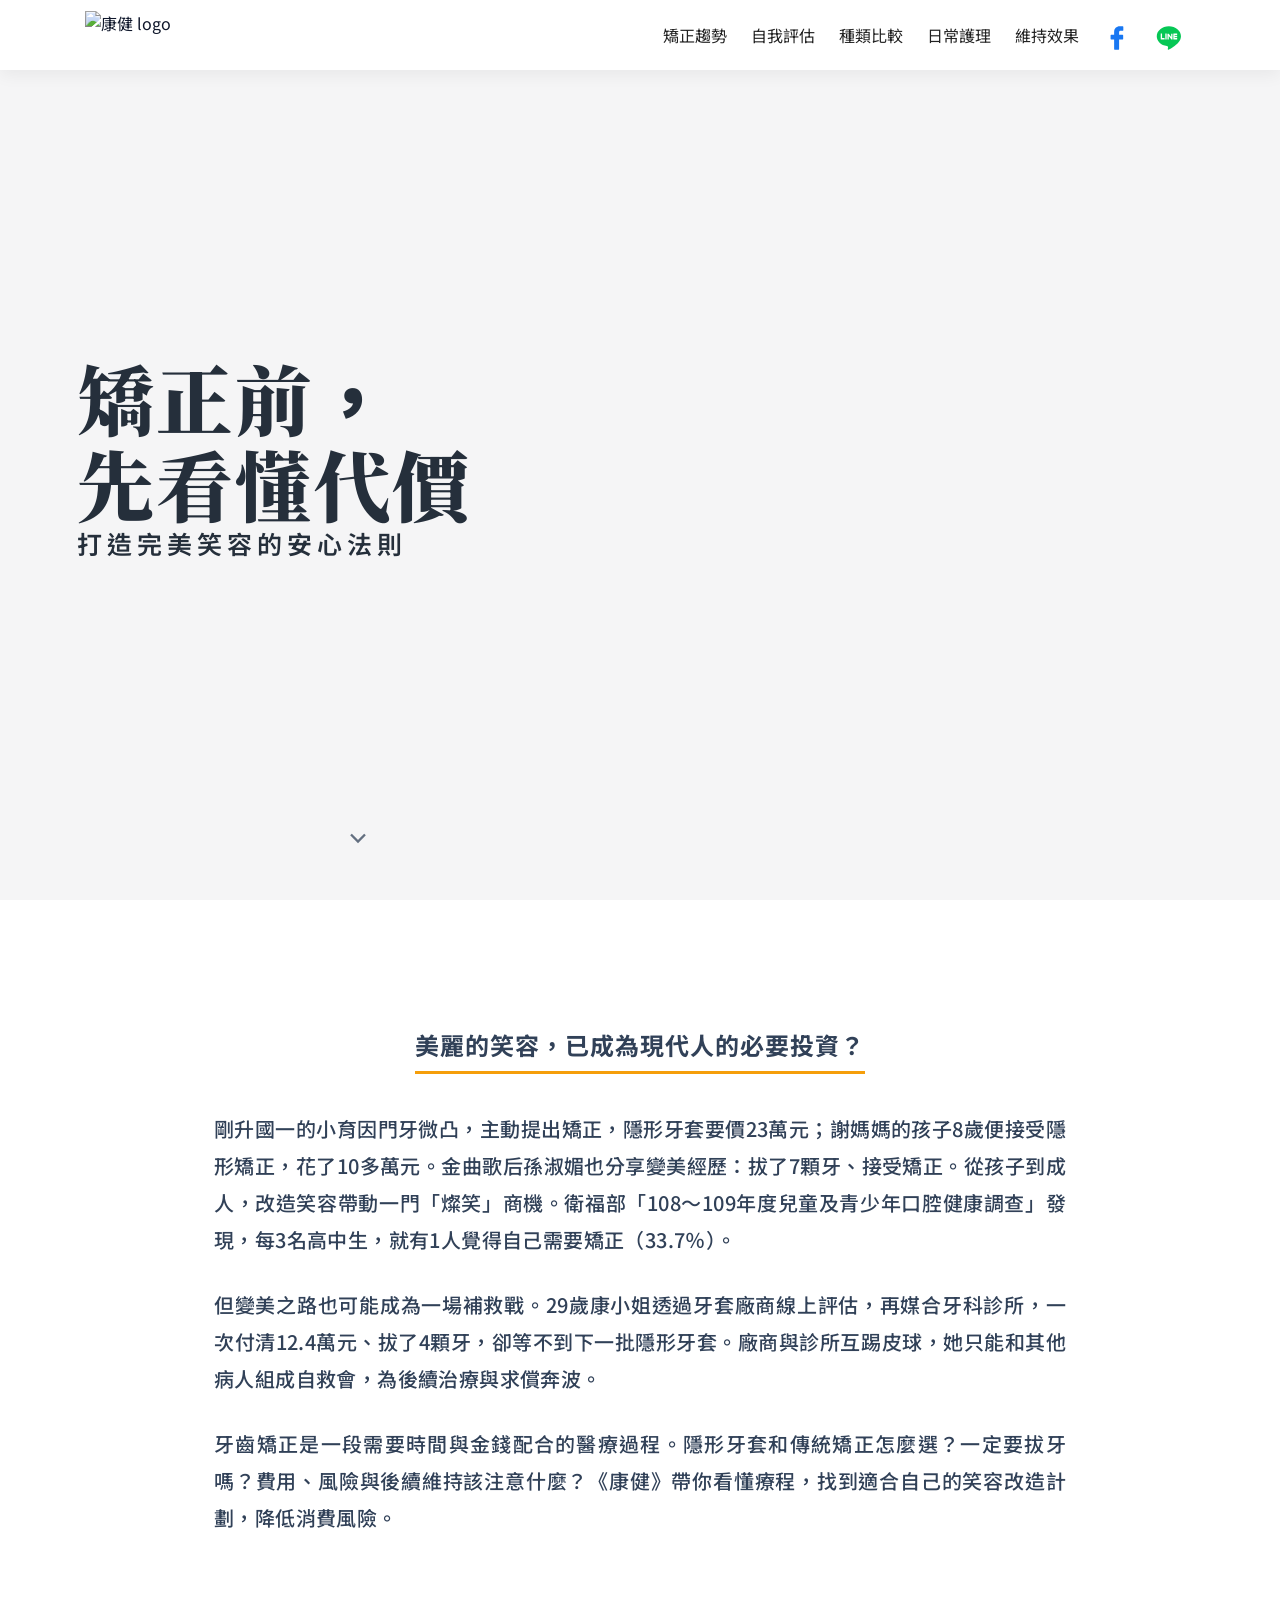
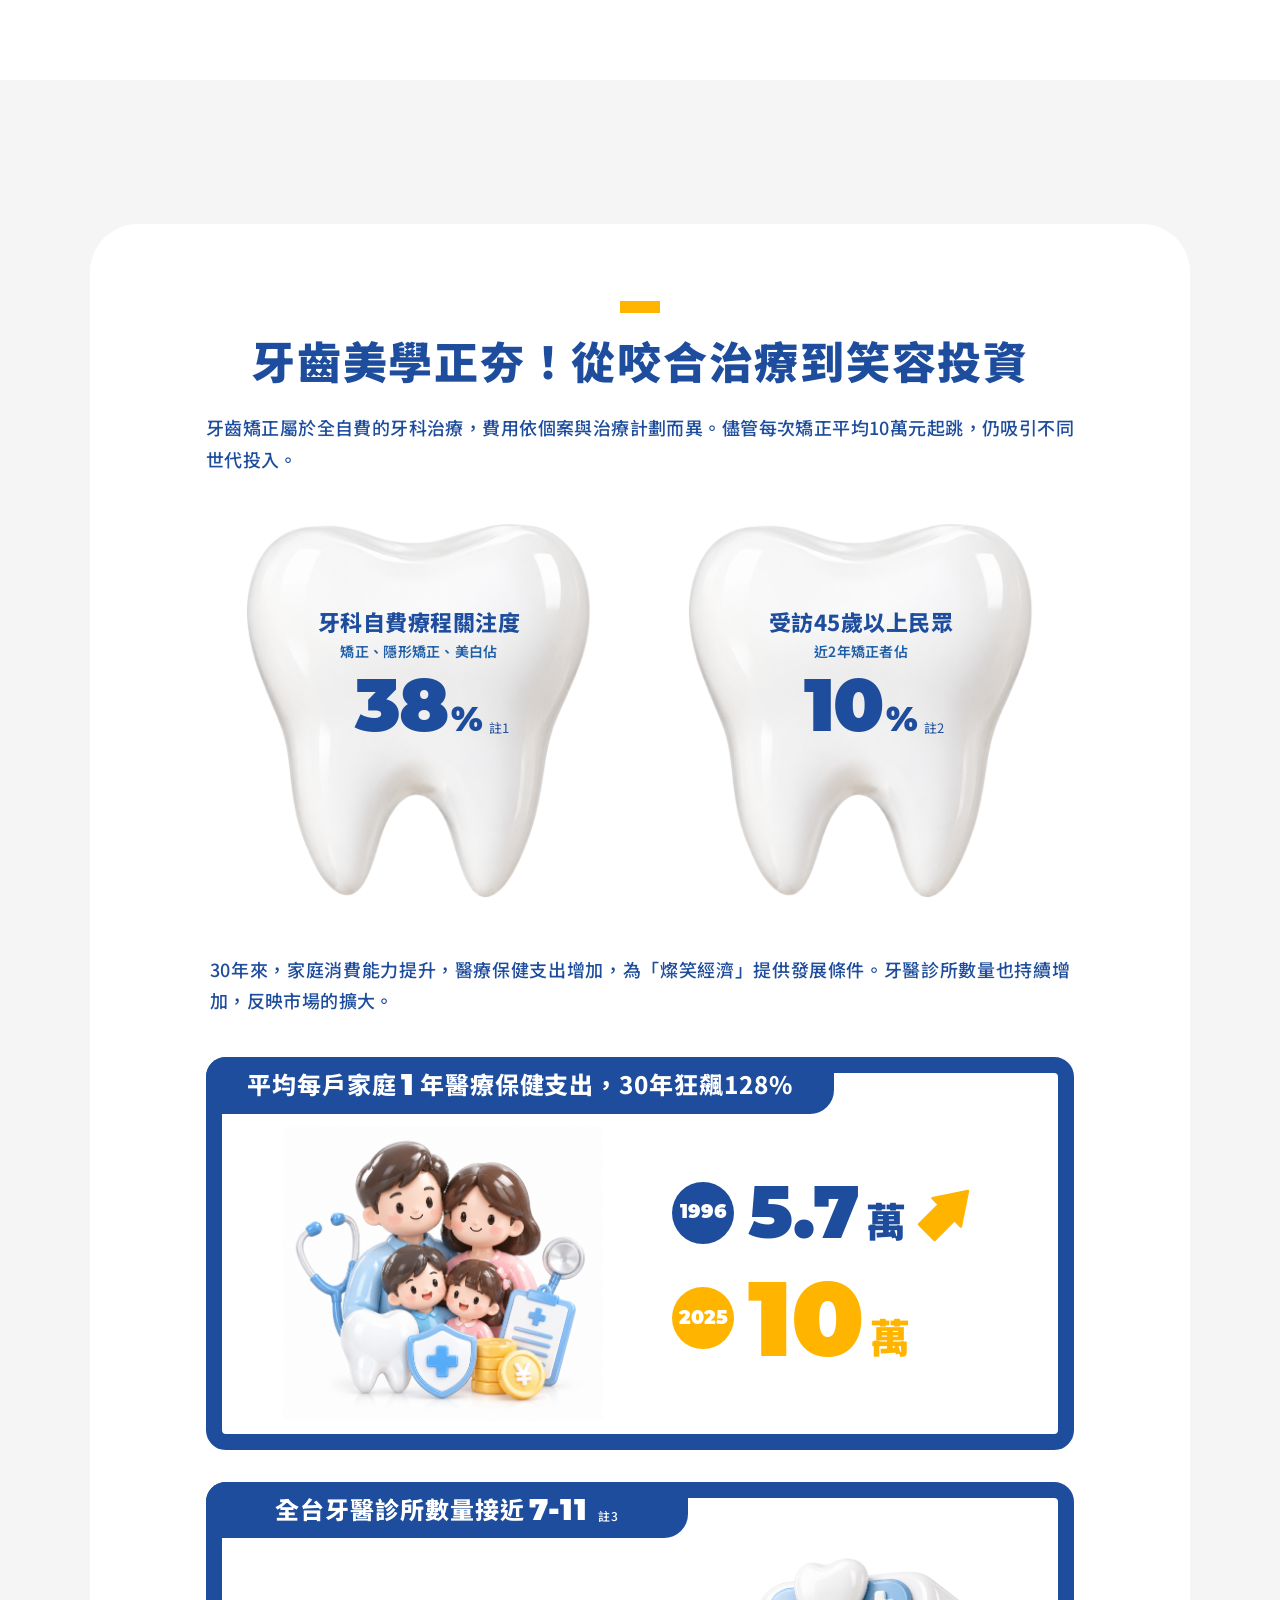
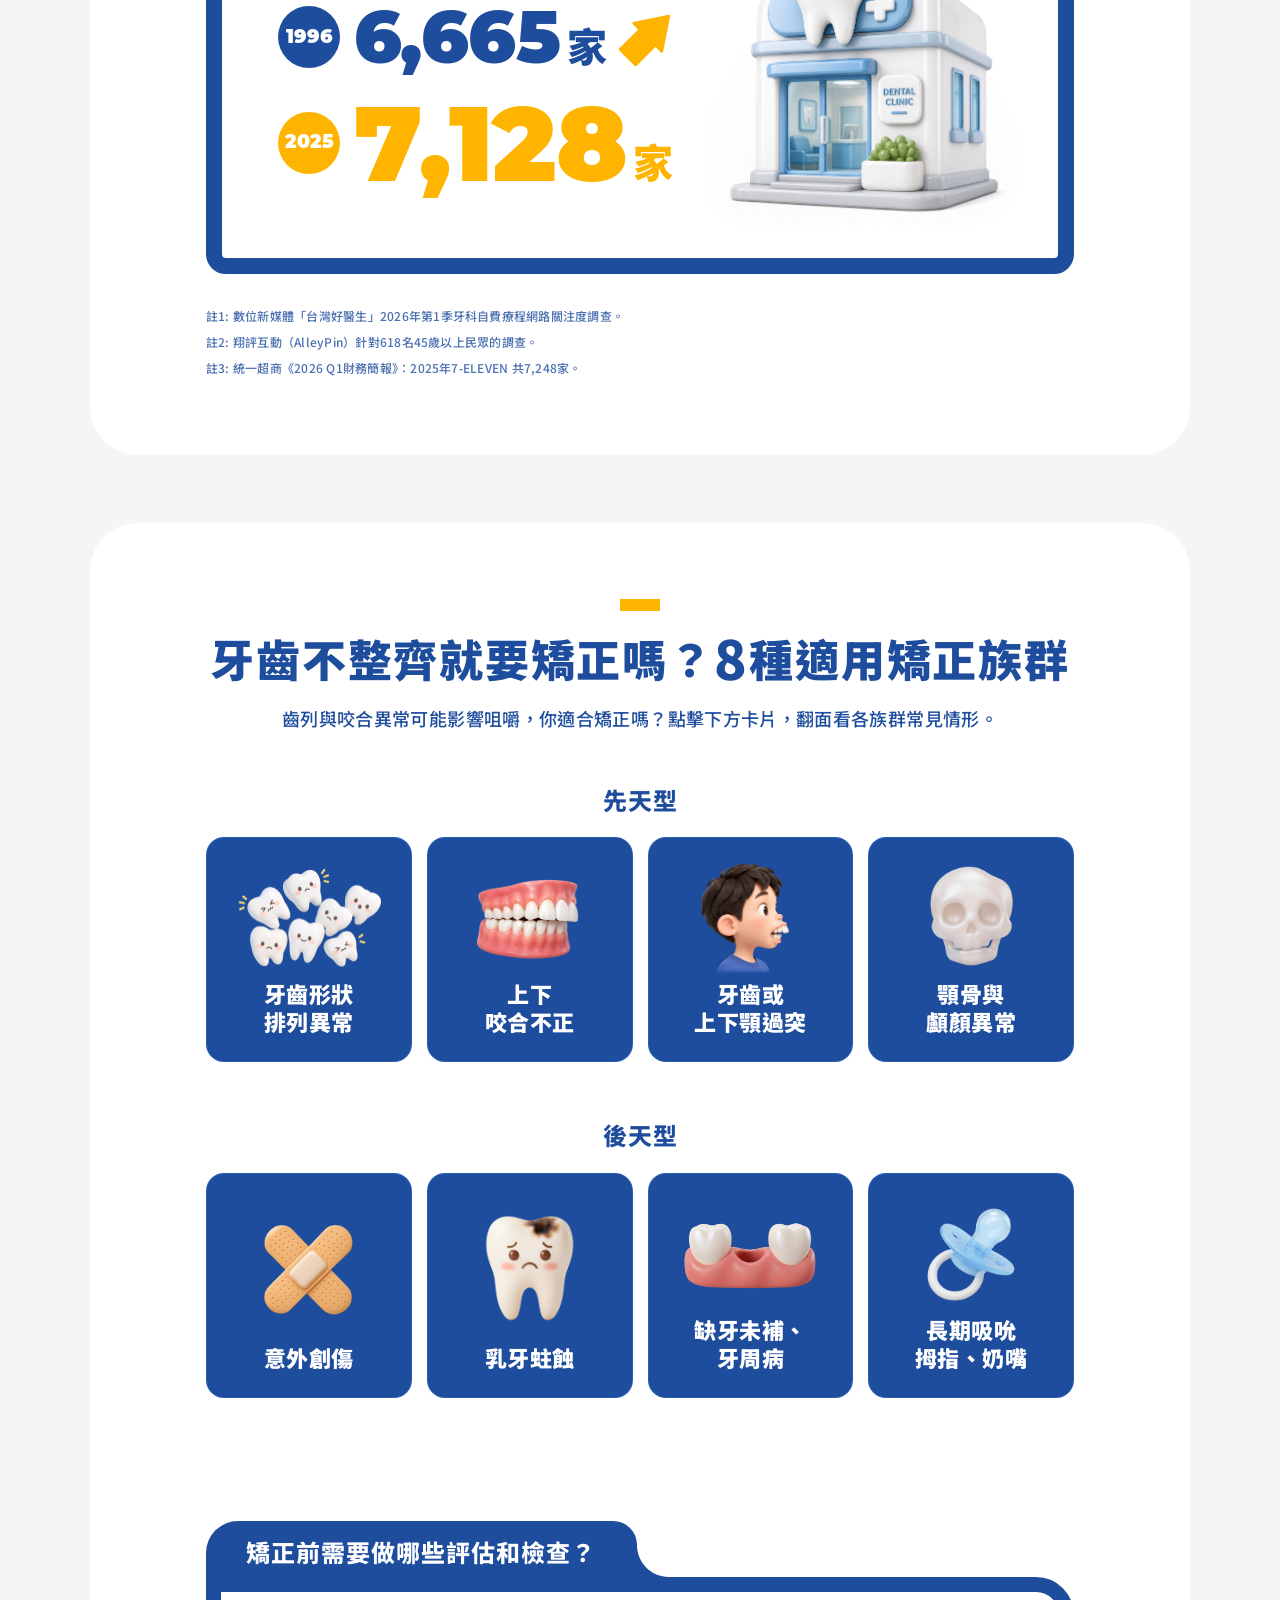
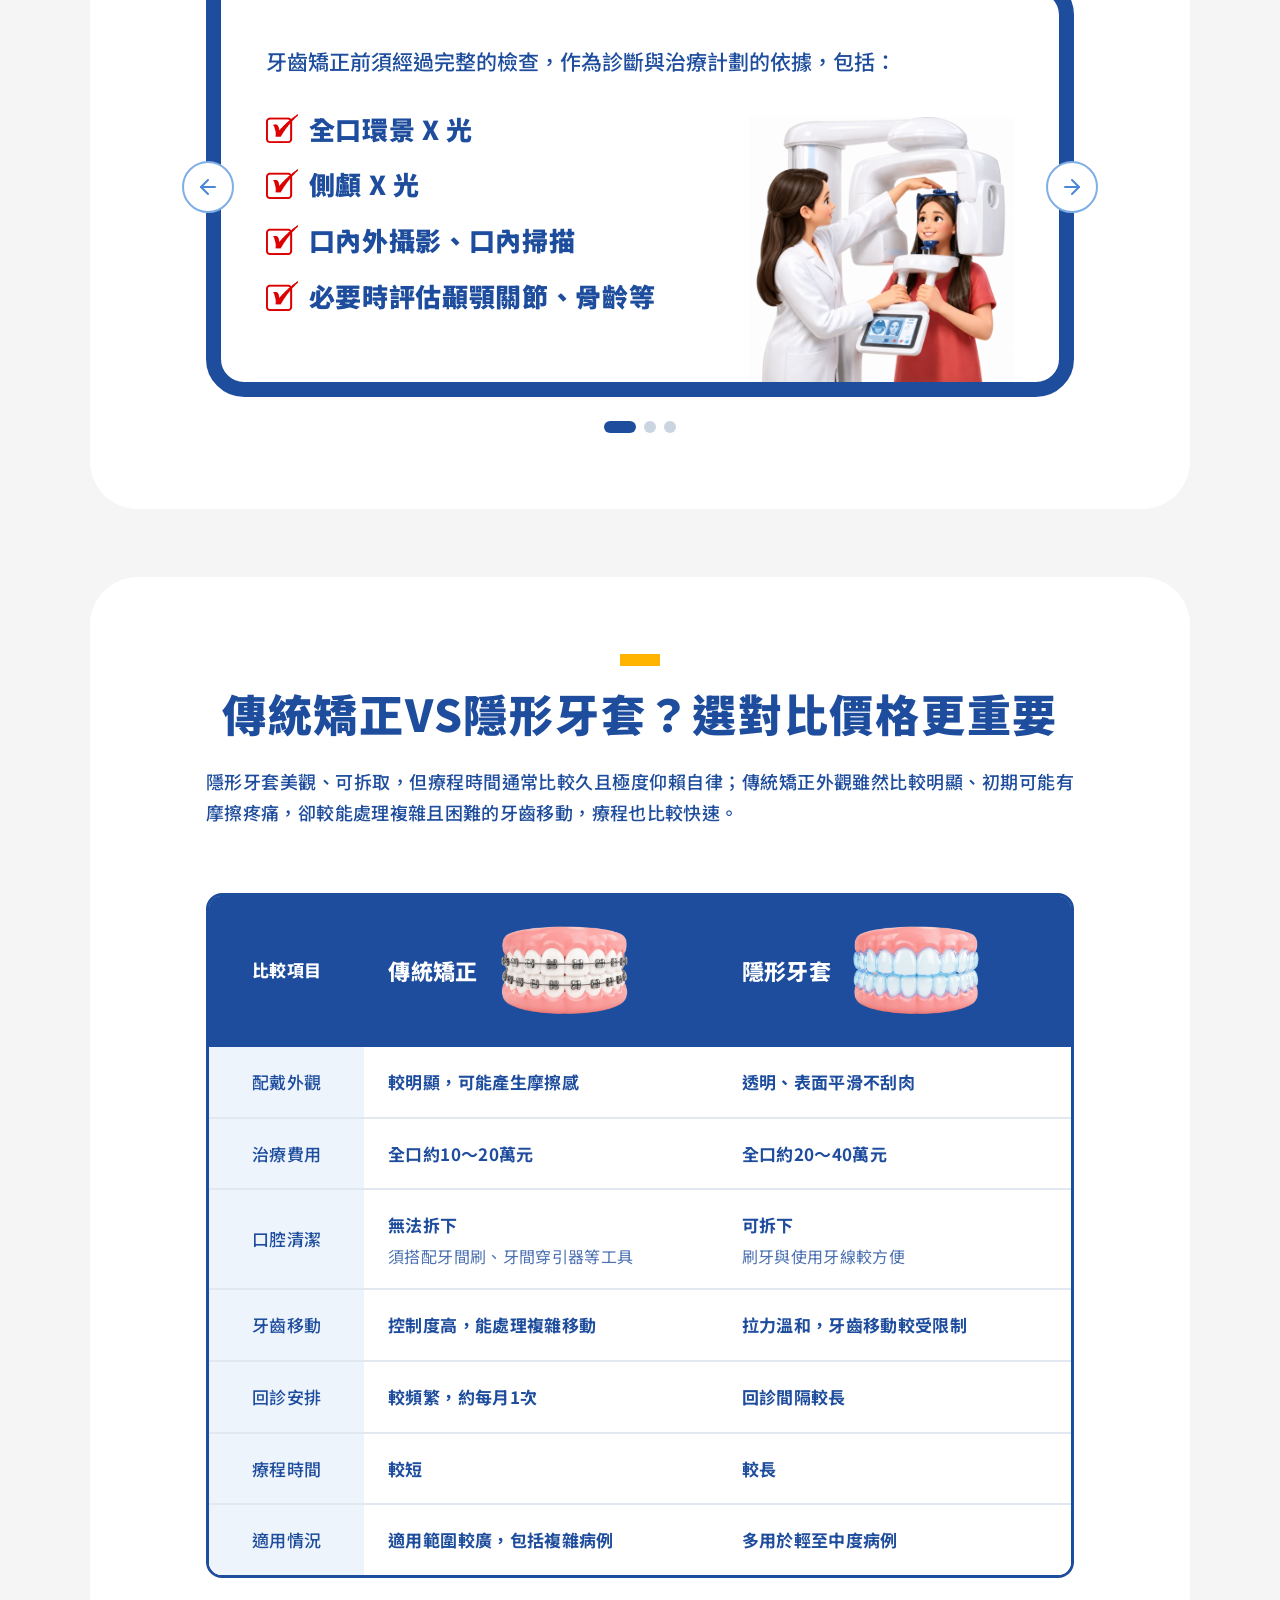
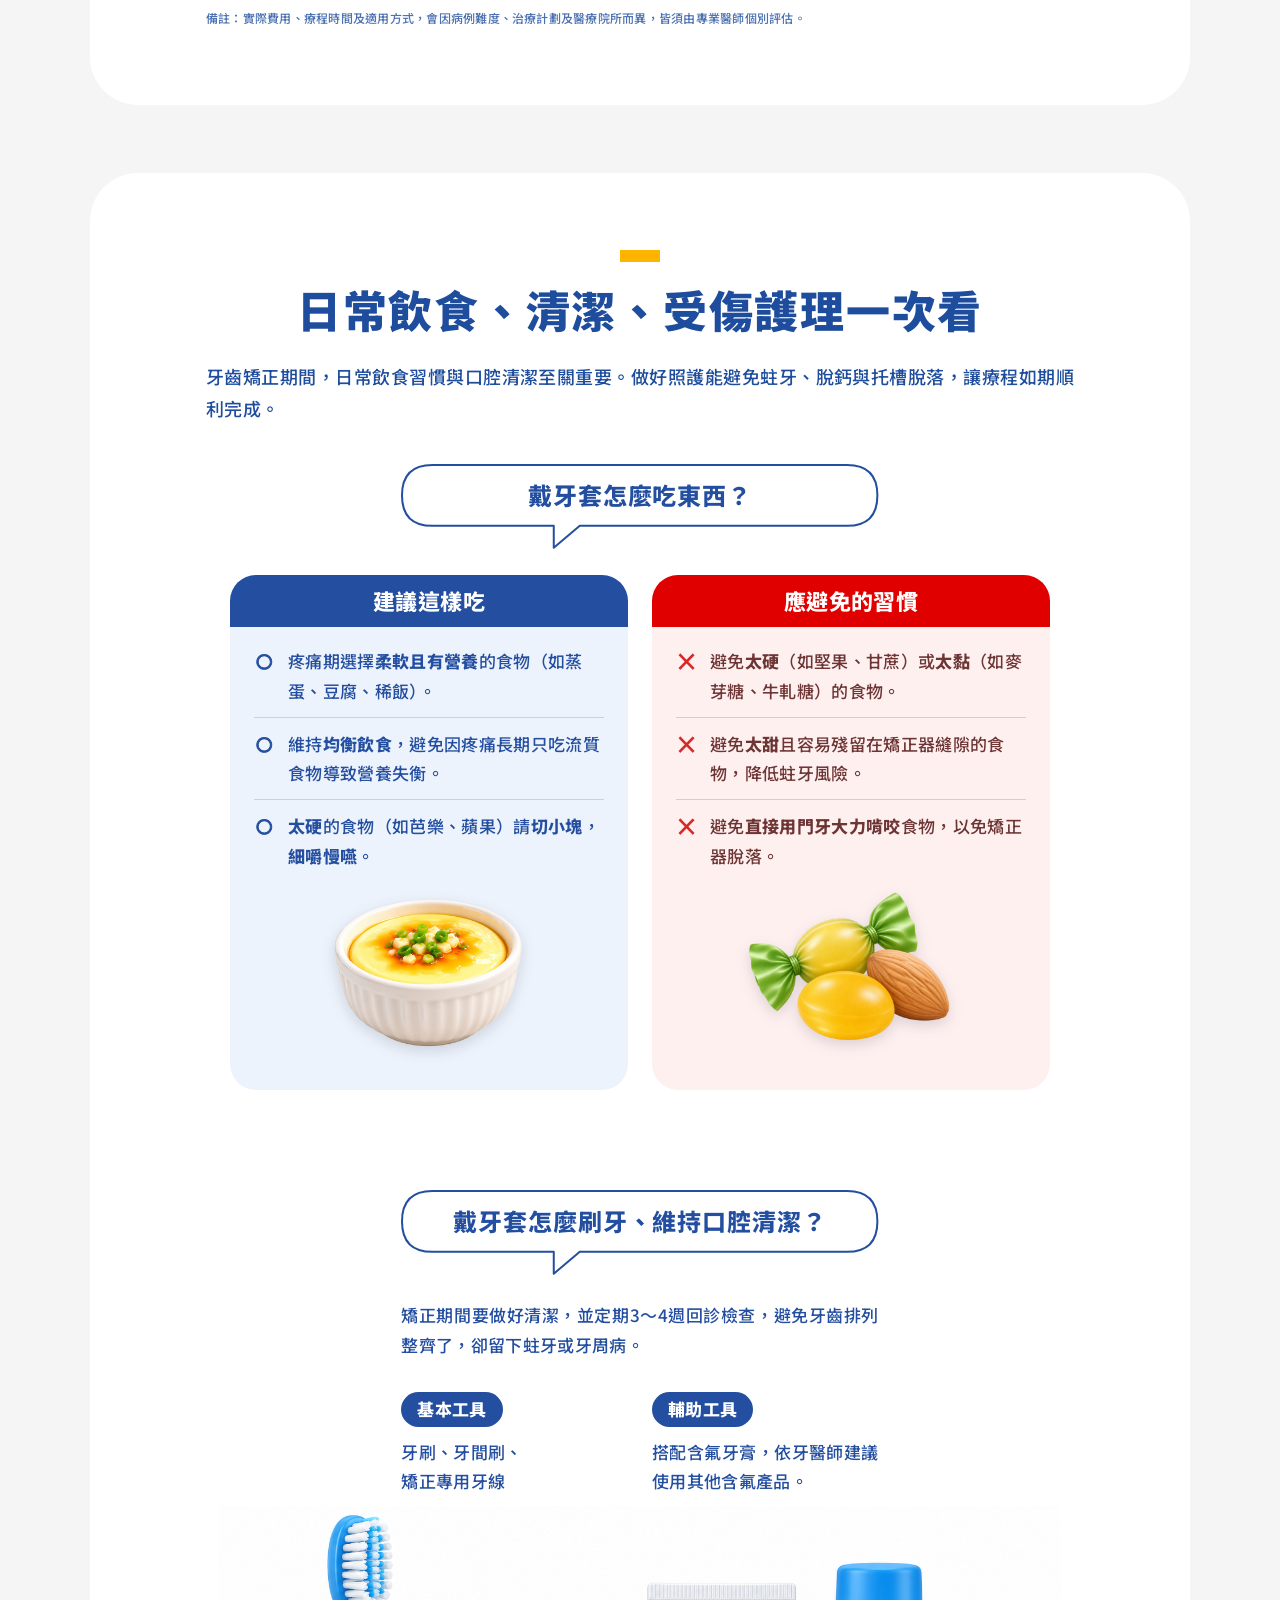
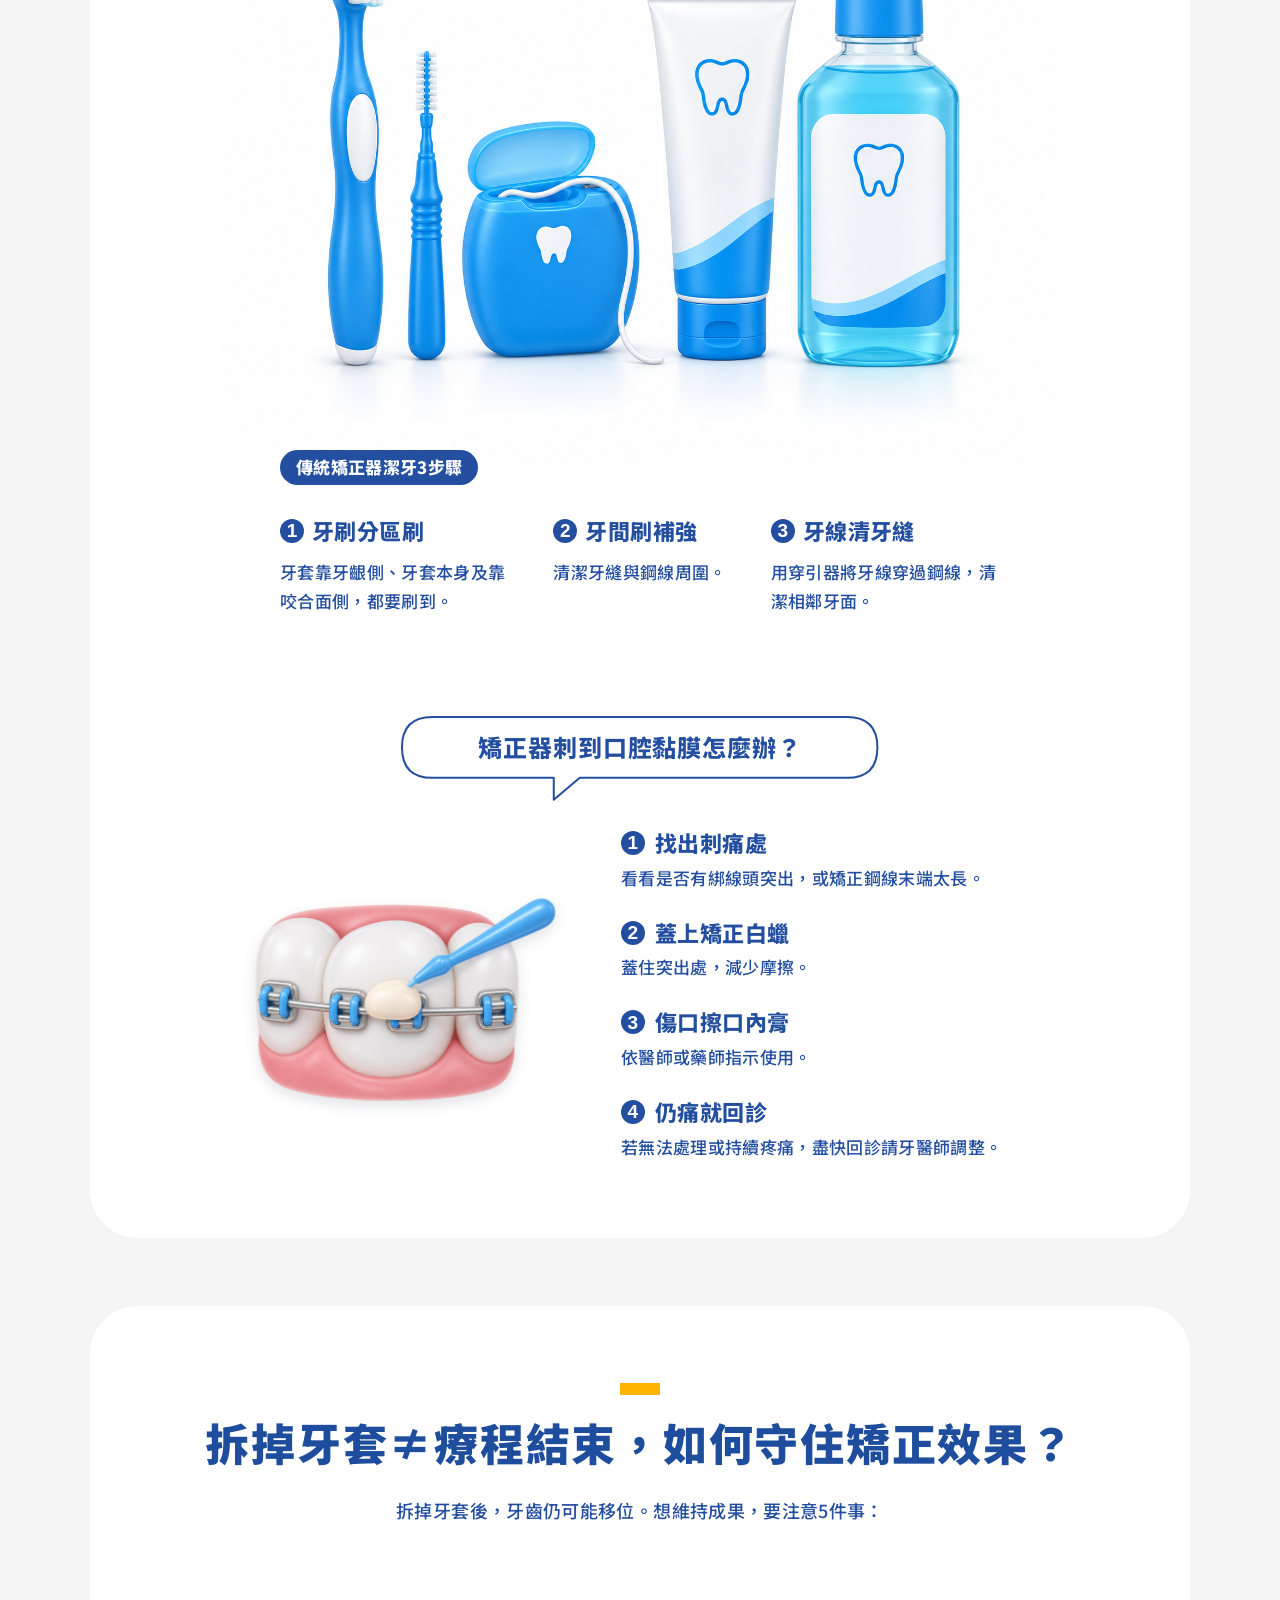
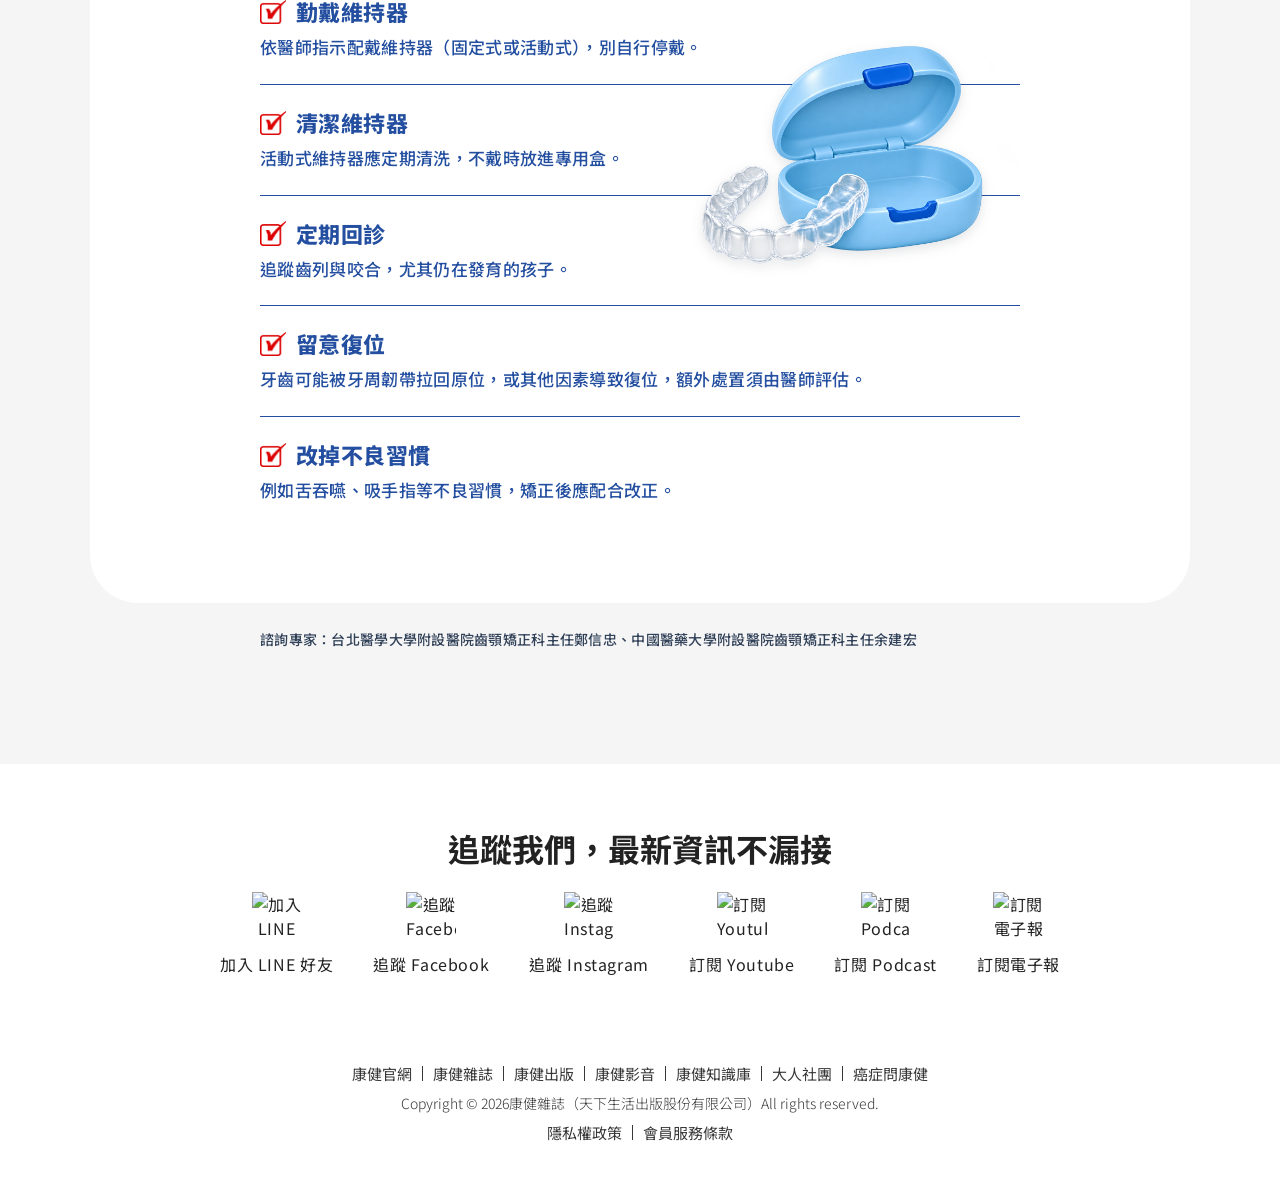
==== smile-rwd-B/index.html @ 06ff764f "Animate B mobile cover and simplify assessment card backs" ====
<!DOCTYPE html>
<html lang="zh-TW" class="scroll-smooth">
<head>
  <meta charset="UTF-8">
  <meta name="viewport" content="width=device-width, initial-scale=1.0">
  <title>笑容改造計劃：牙齒矯正全指南</title>
  <meta name="description" content="10萬元起跳的笑容投資！拆解傳統矯正與隱形牙套背後的金錢、時間、風險與回報。">
  <meta property="og:title" content="笑容改造計劃：牙齒矯正全指南">
  <meta property="og:description" content="10萬元起跳的笑容投資！拆解傳統矯正與隱形牙套背後的金錢、時間、風險與回報。">
  <meta property="og:type" content="website">
  <meta name="twitter:card" content="summary_large_image">
  
  <!-- Google Fonts 全套字體定義 (純黑體 Noto Sans TC) -->
  <link rel="preconnect" href="https://fonts.googleapis.com">
  <link rel="preconnect" href="https://fonts.gstatic.com" crossorigin>
  <link href="https://fonts.googleapis.com/css2?family=Montserrat+Alternates:wght@400;500;600;700;800;900&family=Noto+Sans+TC:wght@300;400;500;600;700;800;900&family=Plus+Jakarta+Sans:wght@400;500;600;700;800&display=block" rel="stylesheet">
  
  <!-- 載入外觀樣式表與動態效果表 -->
  <link rel="stylesheet" href="styles.css">
  <link rel="stylesheet" href="animations.css">
  <link rel="stylesheet" href="responsive.css?v=b-card-back-copy-290">

  <style>
    /* 康健標準 Header 專屬樣式 */
    #ch-header, #ch-header div, #ch-header span, #ch-header h1, #ch-header p, #ch-header a, #ch-header ol, #ch-header ul, #ch-header li {
      margin: 0; padding: 0; border: 0; font-size: 100%; font: inherit; vertical-align: baseline; box-sizing: border-box;
    }
    #ch-header a { display: flex; text-decoration: none; }
    #ch-header {
      position: fixed; width: 100%; top: 0; left: 0; background-color: #fff;
      -webkit-box-shadow: 1px 3px 5px rgba(0, 0, 0, 0.2);
      box-shadow: 1px 3px 5px rgba(0, 0, 0, 0.2); z-index: 50;
    }
    @media (max-width: 768px) { #ch-header { padding: 8px 0; } }
    #ch-header #ch-container {
      width: 100%; padding-right: 15px; padding-left: 15px; margin-right: auto; margin-left: auto;
      display: -webkit-box; display: -ms-flexbox; display: flex;
      -webkit-box-pack: justify; -ms-flex-pack: justify; justify-content: space-between;
      -webkit-box-align: center; -ms-flex-align: center; align-items: center;
    }
    @media (min-width: 768px) { #ch-header #ch-container { max-width: 720px; } }
    @media (min-width: 992px) { #ch-header #ch-container { max-width: 960px; } }
    @media (min-width: 1200px) { #ch-header #ch-container { max-width: 1140px; } }
    #ch-header h1 img { height: 48px; }
    @media (max-width: 768px) { #ch-header h1 img { height: 32px; } }
    #ch-header ul { display: flex !important; list-style: none; }
    #ch-header ul li a { padding: 23px 12px; display: inline-table; text-decoration: none; color: #222; -webkit-transition: all .5s; transition: all .5s; }
    #ch-header ul li a:hover { color: #094; }
    @media (max-width: 768px) { #ch-header ul li a { font-size: 20px; padding: 15px 20px; } }
    #ch-header #ch-social-group { display: flex !important; -webkit-box-pack: center; -ms-flex-pack: center; justify-content: center; -webkit-box-align: center; -ms-flex-align: center; align-items: center; }
    @media (max-width: 768px) { #ch-header #ch-social-group { margin-top: 15px; } }
    #ch-header .ch-social { font-size: 40px; }
    #ch-header .ch-social a { padding: 0 12px; line-height: 36px; color: #979696; cursor: pointer; }
    #ch-header #ch-button-toggle { display: none; position: relative; width: 40px; height: 40px; z-index: 10000; cursor: pointer; }
    @media (max-width: 768px) { #ch-header #ch-button-toggle { display: block; } }
    #ch-header #ch-button-toggle span {
      display: block; position: absolute; width: 30px; height: 2px; top: 50%; left: 50%;
      -webkit-transform: translateX(-50%); transform: translateX(-50%); background-color: #000;
    }
    #ch-header #ch-button-toggle span::after, #ch-header #ch-button-toggle span::before {
      -webkit-transition: all .5s; transition: all .5s; position: absolute; content: ''; display: block; width: 100%; top: 50%; height: 2px; background-color: #000;
    }
    #ch-header #ch-button-toggle span::before { top: -8px; }
    #ch-header #ch-button-toggle span::after { bottom: -8px; top: auto; }
    #ch-header #ch-button-toggle.active span { background-color: transparent; }
    #ch-header #ch-button-toggle.active span::before { -webkit-transform: rotate(45deg); transform: rotate(45deg); top: 0; }
    #ch-header #ch-button-toggle.active span::after { -webkit-transform: rotate(-45deg); transform: rotate(-45deg); top: 0; }
    @media (max-width: 768px) {
      #ch-header ul {
        position: absolute; left: 0; top: 0; height: 0px; background-color: #fff;
        -webkit-transition: all 0.5s; transition: all 0.5s; overflow: hidden; z-index: 120;
        display: -webkit-box; display: -ms-flexbox; display: flex;
        -webkit-box-orient: vertical; -webkit-box-direction: normal; -ms-flex-direction: column; flex-direction: column;
        -webkit-box-pack: center; -ms-flex-pack: center; justify-content: center; opacity: 0;
      }
      #ch-header ul.opening { height: 100vh; width: 100%; opacity: 1; visibility: visible; background-color: #fff; }
      #ch-header ul li { width: 100vw; text-align: center; }
    }

    /* 康健社群追蹤與頁尾樣式 */
    .ch-section-social { width: 100%; margin: auto; padding: 60px 0; background-color: #fff; }
    .ch-section-social .ch-wrap { position: relative; width: 100%; }
    .ch-section-social .ch-wrapper { width: 960px; max-width: calc(100% - 32px); margin: 0 auto; }
    .ch-section-social h2 { margin: 0 0 20px; color: #222; font-size: 2rem; font-weight: 700; line-height: 1.5; text-align: center; }
    .ch-social-media { display: flex; flex-wrap: wrap; justify-content: center; gap: 20px 40px; }
    .ch-social-group { display: flex; flex-direction: column; align-items: center; text-decoration: none; color: #222; font-size: 1rem; font-weight: 400; line-height: 1.5; letter-spacing: 0.04em; text-align: center; }
    .ch-social-group img { display: block; width: 50px; height: 50px; margin-bottom: 10px; transition: transform 0.2s ease, filter 0.2s ease; }
    .ch-social-group:hover img { transform: translateY(-3px); filter: brightness(1.06); }
    .ch-social-group p { display: block; margin: 0; }
    @media (max-width: 576px) {
      .ch-section-social .ch-wrapper { width: calc(100% - 30px); max-width: none; }
      .ch-section-social h2 { font-size: 1.75rem; }
      .ch-social-media { display: grid; grid-template-columns: repeat(3, 1fr); gap: 24px 8px; justify-items: center; }
      .ch-social-group img { width: 56px; height: 56px; margin-bottom: 8px; }
    }
    footer { width: 100%; padding: 30px 0; color: #373737; background: #fff; }
    footer a { transition: .3s; text-decoration: none; }
    footer ul { list-style-type: none; display: flex; justify-content: center; padding: 0; margin: 0; }
    footer ul li { font-size: 15px; line-height: 15px; border-right: 1px solid #373737; padding: 0 10px 0 0; margin: 0 10px 10px 0; }
    footer ul li:last-child { border: none; padding: 0; margin: 0; }
    footer ul li a { color: #373737; line-height: 15px; }
    footer p { color: #373737; font-size: 14px; line-height: 24px; font-weight: 300; text-align: center; margin-top: 0; margin-bottom: 10px; }
    @media (max-width: 768px) {
      footer ul { flex-wrap: wrap; }
      footer ul li { padding: 0 5px 0 0; margin: 0 5px 10px 0; }
    }

    /* 主視覺笑臉與整組標題往上拉抬 */
    .hero-move-up {
      transform: translateY(-35px);
    }
    @media (min-width: 640px) {
      .hero-move-up {
        transform: translateY(-55px);
      }
    }
  </style>
  <link rel="stylesheet" href="typography.css?v=editorial-intro-164">
  <link rel="stylesheet" href="hero-photo.css?v=b-mobile-entrance-291">
  <link href="https://fonts.googleapis.com/css2?family=Noto+Serif+TC:wght@900&amp;display=block&amp;text=%E7%9F%AF%E6%AD%A3%E5%89%8D%EF%BC%8C%E5%85%88%E7%9C%8B%E6%87%82%E4%BB%A3%E5%83%B9" rel="stylesheet">

  <script>document.documentElement.classList.add('fonts-pending');window.smileFontsReady=new Promise(function(resolve){window.resolveSmileFonts=resolve;});</script>
  <style>html.fonts-pending #root{opacity:0}#root{transition:opacity .18s ease-out}</style>
  <script src="font-ready.js?v=b-mobile-serif-266" defer></script>
</head>
<body class="bg-white text-slate-900 antialiased selection:bg-amber-200" id="header">
  
  <div id="root">
    <div class="min-h-screen bg-white text-slate-900 font-sans selection:bg-amber-200">
      
      <!-- 康健標準 Header -->
      <header id="ch-header">
        <div id="ch-container">
            <h1>
                <a href="/"><img class="logo" src="https://web.commonhealth.com.tw/assets/global/image/CH-logo-w.svg" alt="康健 logo" /></a>
            </h1>
            <button id="ch-button-toggle" type="button" aria-label="開啟導覽選單" aria-controls="ch-nav-wrap" aria-expanded="false"><span></span></button>
            <ul id="ch-nav-wrap">
                <li><a href="#section-trends">矯正趨勢</a></li>
                <li><a href="#section-assessment">自我評估</a></li>
                <li><a href="#section-comparison">種類比較</a></li>
                <li><a href="#section-daily-care">日常護理</a></li>
                <li><a href="#section-retention">維持效果</a></li>
                <li id="ch-social-group">
                    <div class="ch-social">
                      <a id="facebookShare" class="gtm-event" aria-label="分享到 Facebook" target="_blank" rel="noopener noreferrer">
                          <svg width="28" height="28" viewBox="0 0 32 32" fill="none">
                              <path
                                  d="M22.67 2.667h-3.49c-3.922 0-6.454 2.574-6.454 6.562v3.028H9.215a.546.546 0 0 0-.548.541v4.385c0 .302.245.54.548.54h3.511v11.07c0 .302.246.54.548.54h4.58a.546.546 0 0 0 .548-.54v-11.07h4.103a.546.546 0 0 0 .548-.54v-4.385a.54.54 0 0 0-.548-.54h-4.103V9.69c0-1.233.295-1.86 1.918-1.86h2.35a.548.548 0 0 0 .549-.548V3.207a.542.542 0 0 0-.548-.54Z"
                                  fill="#1877F2"></path>
                          </svg>
                      </a>
                    </div>
                    <div class="ch-social">
                        <a class="gtm-event" id="lineShare" aria-label="分享到 LINE"
                            target="_blank">
                            <svg width="28" height="28" viewBox="0 0 32 32" fill="none">
                                <path fill-rule="evenodd" clip-rule="evenodd"
                                    d="M25.342 12.248a.272.272 0 0 1-.267.274H22.44v1.03h2.636c.152 0 .267.123.267.274v.98a.272.272 0 0 1-.267.274H22.44v1.03h2.636c.152 0 .267.122.267.274v.98a.272.272 0 0 1-.267.273H21.2a.262.262 0 0 1-.188-.079h-.007a.324.324 0 0 1-.072-.195V11.27c0-.072.029-.137.072-.188h.007a.243.243 0 0 1 .188-.086h3.875c.152 0 .267.122.267.274v.98Zm-5.36 5.115a.272.272 0 0 1-.267.274h-.972s-.05 0-.072-.007H18.642s-.007 0-.014-.007h-.022l-.014-.022s-.05-.043-.065-.072l-2.767-3.775v3.617a.272.272 0 0 1-.266.273h-.973a.268.268 0 0 1-.267-.273v-6.095c0-.152.123-.274.267-.274h1.045l.014.014h.022v.015h.021v.014h.022v.015l.022.014s.007.014.014.022c0 0 .014.021.022.028l2.766 3.776v-3.624c0-.152.123-.274.267-.274h.972c.152 0 .267.122.267.274v6.095l.007-.008Zm-6.686 0a.272.272 0 0 1-.266.274h-.973a.267.267 0 0 1-.266-.274V11.27c0-.152.122-.274.266-.274h.973c.151 0 .266.122.266.274v6.094Zm-2.341 0a.272.272 0 0 1-.267.274H6.812a.262.262 0 0 1-.187-.079h-.007a.323.323 0 0 1-.072-.195V11.27c0-.152.122-.274.266-.274h.973c.151 0 .267.122.267.274v4.84h2.636c.152 0 .267.123.267.275v.98Zm18.724-3.342c0-6.26-6.21-11.354-13.84-11.354C8.21 2.667 2 7.76 2 14.02c0 5.612 4.92 10.309 11.577 11.202.454.101 1.067.303 1.218.692.137.353.094.908.043 1.268 0 0-.166.987-.194 1.196-.058.353-.281 1.383 1.195.756 1.477-.626 7.969-4.74 10.872-8.119 2.003-2.226 2.968-4.481 2.968-6.98v-.015Z"
                                    fill="#06C755"></path>
                            </svg>
                        </a>
                    </div>
                </li>
            </ul>
        </div>
      </header>

      <!-- 主要特輯內容區塊 -->
      <main id="editorial-main-content">
        <section class="w-full">
          <div class="photo-hero photo-hero-b">
 <div class="photo-hero-media"><picture><source media="(max-width:639px)" srcset="./images/hero-photo-mobile.png?v=289"><img src="./images/hero-photo-cover-reference-v6.png?v=289" alt="女性手持放大鏡，凸顯整齊明亮的笑容" width="1671" height="941" fetchpriority="high" decoding="async"></picture></div>
 <div class="photo-hero-copy"><div class="photo-hero-copy-inner"><h1><span>矯正前<span class="b-hero-desktop-comma">，</span></span><span>先看懂代價</span></h1><p>打造完美笑容的安心法則</p></div></div>
 <button type="button" class="photo-hero-scroll" aria-label="捲動至內容"><svg viewBox="0 0 24 24" fill="none" stroke="currentColor" stroke-width="2" aria-hidden="true"><path d="m6 9 6 6 6-6"/></svg></button>
</div>

          <!-- 前言介紹區塊：大前言字級微調放大 -->
          <div id="section-intro" class="pt-16 sm:pt-24 pb-20 sm:pb-28 bg-white">
            <div class="intro-container mx-auto px-4 sm:px-6 transition-[max-width] duration-150" style="max-width: var(--editorial-container-width, 1024px);">
              <div class="intro-heading text-center mb-8 sm:mb-10">
                <h3 class="inline-block font-bold text-slate-700 text-xl sm:text-2xl md:text-[26px] tracking-wide pb-2 border-b-[3.5px] border-[#f59e0b] transition-all"><span class="">美麗的笑容，已成為現代人的必要投資？</span></h3>
              </div>
              <div class="intro-copy space-y-6 sm:space-y-7 text-slate-700 font-normal transition-all editorial-justify" style="font-size: clamp(16px, 2.9vw, 20px); line-height: 2; letter-spacing: 0.6px;">
                <div><p class="type-normalized" data-type="lead">剛升國一的小育因門牙微凸，主動提出矯正，隱形牙套要價23萬元；謝媽媽的孩子8歲便接受隱形矯正，花了10多萬元。金曲歌后孫淑媚也分享變美經歷：拔了7顆牙、接受矯正。從孩子到成人，改造笑容帶動一門「燦笑」商機。衛福部「108～109年度兒童及青少年口腔健康調查」發現，每3名高中生，就有1人覺得自己需要矯正（33.7％）。</p></div>
                <div><p class="type-normalized" data-type="lead">但變美之路也可能成為一場補救戰。29歲康小姐透過牙套廠商線上評估，再媒合牙科診所，一次付清12.4萬元、拔了4顆牙，卻等不到下一批隱形牙套。廠商與診所互踢皮球，她只能和其他病人組成自救會，為後續治療與求償奔波。</p></div>
                <div><p class="type-normalized" data-type="lead">牙齒矯正是一段需要時間與金錢配合的醫療過程。隱形牙套和傳統矯正怎麼選？一定要拔牙嗎？費用、風險與後續維持該注意什麼？《康健》帶你看懂療程，找到適合自己的笑容改造計劃，降低消費風險。</p></div>
              </div>
            </div>
          </div>
        </section>

        <!-- 區塊容器：5 大章節 -->
        <div class="chapter-list bg-[#edf4fb] rounded-none pt-20 sm:pt-28 md:pt-36 pb-20 sm:pb-28 relative z-10 flex flex-col transition-all duration-150 shadow-none" style="gap: var(--editorial-section-gap, 56px);">
          
          <!-- 1. 矯正趨勢 (section-trends)：行內樣式確保上下內距切實撐開 -->
          <section id="section-trends" class="px-4 sm:px-6 lg:px-8">
            <div class="chapter-shell mx-auto bg-white rounded-[24px] sm:rounded-[44px] md:rounded-[48px] px-3.5 sm:px-10 md:px-12 transition-all duration-150 shadow-none" style="max-width: var(--editorial-card-width, 1280px); padding-top: clamp(60px, 6vw, 96px); padding-bottom: clamp(60px, 6vw, 96px);">
              <div class="mx-auto px-2 sm:px-4 transition-all duration-150" style="max-width: var(--editorial-container-width, 1024px);">
                <!-- 桌面版：黃線短一點 -->
                <div class="shared-editorial">
                  <div class="w-9 sm:w-10 h-2.5 sm:h-3 bg-[#ffb400] mx-auto mb-4 chapter-heading-accent"></div>
                  <h2 class="type-normalized font-black text-[#1e4d9d] mb-5 font-sans leading-snug mx-auto transition-all" style="font-size: var(--editorial-title-size, 38px); letter-spacing: var(--editorial-title-spacing, 1.2px); text-align: var(--editorial-title-align, center);" data-type="chapter"><span class="">牙齒美學正夯！<br class="mobile-chapter-title-break">從咬合治療到笑容投資</span></h2>
                  <div class="text-[#1e4d9d] mb-10 sm:mb-12 font-medium transition-all editorial-justify" style="font-size: var(--editorial-intro-size, 18px); line-height: var(--editorial-intro-line-height, 1.95); letter-spacing: var(--editorial-intro-spacing, 0.6px);"><p class="type-normalized " data-type="intro">牙齒矯正屬於全自費的牙科治療，費用依個案與治療計劃而異。儘管每次矯正平均10萬元起跳，仍吸引不同世代投入。</p></div>
                  <div class="tooth-stats grid grid-cols-2 sm:flex sm:flex-row items-center justify-center mx-auto mb-10 sm:mb-14 gap-2.5 sm:gap-4" style="max-width: calc(1500px);">
                    <div class="relative aspect-[1016/893] w-full mx-auto group" style="max-width: 750px;">
                      <img alt="牙科自費療程關注度" class="w-full h-full object-contain select-none pointer-events-none" src="./images/tooth.png">
                      <div class="absolute inset-x-0 flex flex-col items-center px-1.5 sm:px-6 text-center select-none pointer-events-none transition-all duration-100" style="top: 22%;">
                        <h3 class="type-normalized font-black text-[#1e4d9d] leading-tight text-center transition-all" style="font-size: clamp(11px, 2.35vw, 23.5px); letter-spacing: 1px;" data-type="chart-title">牙科自費療程關注度</h3>
                        <p class="type-normalized text-[#1e5fa8] font-semibold tracking-wide mt-0.5 sm:mt-1 transition-all" style="font-size: clamp(9px, 1.6vw, 15px);" data-type="chart-caption">矯正、隱形矯正、美白佔</p>
                        <div class="relative inline-flex items-baseline justify-center mt-0.5 sm:mt-1.5">
                          <div class="flex items-baseline justify-center gap-0.5 sm:gap-1">
                            <span data-stat-counter="aesthetic" data-target="38" data-decimals="0" class="font-black text-[#1e4d9d] font-montserrat-alt tracking-tight leading-none transition-all" style="font-size: clamp(24px, 5.8vw, 88px);">38</span>
                            <div class="relative inline-flex items-baseline">
                              <span class="font-black text-[#1e4d9d] font-montserrat-alt leading-none" style="font-size: clamp(12px, 2.7vw, 40px);">%</span>
                              <span class="absolute left-full bottom-0 ml-1 sm:ml-1.5 font-normal text-[#1e4d9d] whitespace-nowrap leading-none" style="font-size: clamp(9px, 1.1vw, 13px); transform: translateY(-2px);">註1</span>
                            </div>
                          </div>
                        </div>
                      </div>
                    </div>
                    <div class="relative aspect-[1016/893] w-full mx-auto group" style="max-width: 750px;">
                      <img alt="受訪45歲以上民眾" class="w-full h-full object-contain select-none pointer-events-none" src="./images/tooth.png">
                      <div class="absolute inset-x-0 flex flex-col items-center px-1.5 sm:px-6 text-center select-none pointer-events-none transition-all duration-100" style="top: 22%;">
                        <h3 class="type-normalized font-black text-[#1e4d9d] leading-tight text-center transition-all" style="font-size: clamp(11px, 2.35vw, 23.5px); letter-spacing: 1px;" data-type="chart-title">受訪45歲以上民眾</h3>
                        <p class="type-normalized text-[#1e5fa8] font-semibold tracking-wide mt-0.5 sm:mt-1 transition-all" style="font-size: clamp(9px, 1.6vw, 15px);" data-type="chart-caption">近2年矯正者佔</p>
                        <div class="relative inline-flex items-baseline justify-center mt-0.5 sm:mt-1.5">
                          <div class="flex items-baseline justify-center gap-0.5 sm:gap-1">
                            <span data-stat-counter="adult-ortho" data-target="10" data-decimals="0" class="font-black text-[#1e4d9d] font-montserrat-alt tracking-tight leading-none transition-all" style="font-size: clamp(24px, 5.8vw, 88px);">10</span>
                            <div class="relative inline-flex items-baseline">
                              <span class="font-black text-[#1e4d9d] font-montserrat-alt leading-none" style="font-size: clamp(12px, 2.7vw, 40px);">%</span>
                              <span class="absolute left-full bottom-0 ml-1 sm:ml-1.5 font-normal text-[#1e4d9d] whitespace-nowrap leading-none" style="font-size: clamp(9px, 1.1vw, 13px); transform: translateY(-2px);">註2</span>
                            </div>
                          </div>
                        </div>
                      </div>
                    </div>
                  </div>
                  <div class="mb-8 sm:mb-10 px-1"><p class="type-normalized text-[#1e4d9d] font-medium transition-all editorial-justify" style="font-size: clamp(15px, 2.8vw, var(--editorial-intro-size, 18px)); line-height: var(--editorial-intro-line-height, 1.95); letter-spacing: var(--editorial-intro-spacing, 0.6px);" data-type="intro">30年來，家庭消費能力提升，醫療保健支出增加，為「燦笑經濟」提供發展條件。牙醫診所數量也持續增加，反映市場的擴大。</p></div>
                  
                  <!-- 卡片 1：移除右上自調按鈕 -->
                  <div class="bg-white relative transition-all mb-8 group trend-card-adaptive" style="--desktop-border-thickness: 15.5px; border-width: var(--card-border-thickness, 2px); border-color: rgb(30, 77, 157); border-style: solid; border-radius: clamp(16px, 4vw, 20px);">
                    <div class="flex items-start justify-between">
                      <div class="type-normalized inline-flex items-center justify-center bg-[#1e4d9d] text-white font-black tracking-wide transition-all shadow-none" style="font-size: clamp(12px, 3.4vw, 28px); padding: 10px clamp(12px, 3.2vw, 48px) 12px; line-height: 1.25; margin-top: calc(-1 * var(--card-border-thickness, 2px)); margin-left: calc(-1 * var(--card-border-thickness, 2px)); border-radius: clamp(16px, 4vw, 20px) 0px 24px; max-width: calc(100% - 24px); box-sizing: border-box;" data-type="subsection">平均每戶家庭 <span class="trend-label-year"><span class="trend-label-numerals">1</span>年</span>醫療保健支出，30年狂飆128%</div>
                    </div>
                    <div class="px-3.5 sm:px-10 transition-all" style="padding-top: 0px; padding-bottom: 0px;">
                      <div class="grid grid-cols-1 sm:grid-cols-2 items-center gap-4 sm:gap-8">
                        <div class="flex justify-center items-center order-1"><img alt="家庭醫療保健支出插圖" class="object-contain w-36 h-36 sm:w-auto sm:h-auto max-w-[150px] sm:max-w-full transition-all select-none" src="./images/family.png" style="width: 320px; height: 320px;"></div>
                        <div class="flex flex-col justify-center order-2">
                          <div class="space-y-4 sm:pl-4">
                            <div class="flex flex-row flex-nowrap items-center gap-2.5 sm:gap-3.5 whitespace-nowrap"><span class="rounded-full bg-[#1e4d9d] text-white font-black font-montserrat-alt flex items-center justify-center shrink-0 shadow-none self-center" style="width: 62px; height: 62px; font-size: 19px;">1996</span><div class="flex items-end flex-nowrap shrink-0"><span data-stat-counter="expenditure-from" data-target="5.7" data-decimals="1" class="font-black text-[#1e4d9d] font-montserrat-alt leading-none transition-all cursor-pointer hover:opacity-85" style="font-size: 72.5px; letter-spacing: 3px; transform: translateY(0px);">5.7</span><span class="font-black text-[#1e4d9d] leading-none ml-1.5 transition-all self-end cursor-pointer hover:opacity-85" style="font-size: 40px; margin-bottom: 9px;">萬</span><div class="inline-flex items-center justify-center text-[#ffb400] shrink-0 ml-2 transition-all self-end cursor-pointer hover:scale-110 active:scale-95" style="width: 71px; height: 71px; transform: translateY(-4px);"><svg viewBox="0 0 100 100" fill="currentColor" class="w-full h-full"><polygon points="7,71 35,43 26,34 76,24 66,74 57,65 29,93" stroke="currentColor" stroke-width="3.5" stroke-linejoin="round"></polygon></svg></div></div></div>
                            <div class="flex flex-row flex-nowrap items-center gap-2.5 sm:gap-3.5 whitespace-nowrap"><span class="rounded-full bg-[#ffb400] text-white font-black font-montserrat-alt flex items-center justify-center shrink-0 shadow-none self-center" style="width: 62px; height: 62px; font-size: 19px;">2025</span><div class="flex items-end flex-nowrap shrink-0"><span data-stat-counter="expenditure-to" data-target="13" data-decimals="0" class="font-black text-[#ffb400] font-montserrat-alt leading-none transition-all cursor-pointer hover:opacity-85" style="font-size: 106px; letter-spacing: 3px; transform: translateY(0px);">13</span><span class="font-black text-[#ffb400] leading-none ml-1.5 transition-all self-end cursor-pointer hover:opacity-85" style="font-size: 40px; margin-bottom: 15px;">萬</span></div></div>
                          </div>
                        </div>
                      </div>
                    </div>
                  </div>

                  <!-- 卡片 2：移除右上自調按鈕 -->
                  <div class="bg-white relative transition-all mb-8 group trend-card-adaptive" style="--desktop-border-thickness: 15.5px; border-width: var(--card-border-thickness, 2px); border-color: rgb(30, 77, 157); border-style: solid; border-radius: clamp(16px, 4vw, 20px);">
                    <div class="flex items-start justify-between">
                      <div class="type-normalized inline-flex items-center justify-center bg-[#1e4d9d] text-white font-black tracking-wide transition-all shadow-none text-center" style="font-size: clamp(12px, 3.4vw, 28px); padding: 10px clamp(12px, 3.2vw, 48px) 12px; line-height: 1.25; margin-top: calc(-1 * var(--card-border-thickness, 2px)); margin-left: calc(-1 * var(--card-border-thickness, 2px)); border-radius: clamp(16px, 4vw, 20px) 0px 24px; max-width: calc(100% - 24px); box-sizing: border-box; width: 482px; min-width: 482px;" data-type="subsection">全台牙醫診所數量接近 <span class="trend-label-numerals">7-11</span><span class="trend-note-marker">註3</span></div>
                    </div>
                    <div class="px-3.5 sm:px-10 transition-all" style="padding-top: 0px; padding-bottom: 0px;">
                      <div class="grid grid-cols-1 sm:grid-cols-2 items-center gap-4 sm:gap-6">
                        <div class="flex justify-center sm:justify-end items-center transition-all order-2" style="transform: translate(6px, -10px);"><img alt="全台牙醫診所數量插圖" class="object-contain w-36 h-36 sm:w-auto sm:h-auto max-w-[150px] sm:max-w-full transition-all select-none" src="./images/clinic.png" style="width: 320px; height: 320px;"></div>
                        <div class="flex flex-col justify-center order-1">
                          <div class="space-y-4 sm:pl-4">
                            <div class="flex flex-row flex-nowrap items-center gap-2.5 sm:gap-3.5 whitespace-nowrap"><span class="rounded-full bg-[#1e4d9d] text-white font-black font-montserrat-alt flex items-center justify-center shrink-0 shadow-none self-center" style="width: 62px; height: 62px; font-size: 19px;">1996</span><div class="flex items-end flex-nowrap shrink-0"><span data-stat-counter="clinic-from" data-target="6665" data-decimals="0" class="font-black text-[#1e4d9d] font-montserrat-alt leading-none transition-all cursor-pointer hover:opacity-85" style="font-size: 72.5px; letter-spacing: 3px; transform: translateY(0px);">6<span class="stat-comma">,</span>665</span><span class="font-black text-[#1e4d9d] leading-none ml-1.5 transition-all self-end cursor-pointer hover:opacity-85" style="font-size: 40px; margin-bottom: 9px;">家</span><div class="inline-flex items-center justify-center text-[#ffb400] shrink-0 ml-2 transition-all self-end cursor-pointer hover:scale-110 active:scale-95" style="width: 71px; height: 71px; transform: translateY(-4px);"><svg viewBox="0 0 100 100" fill="currentColor" class="w-full h-full"><polygon points="7,71 35,43 26,34 76,24 66,74 57,65 29,93" stroke="currentColor" stroke-width="3.5" stroke-linejoin="round"></polygon></svg></div></div></div>
                            <div class="flex flex-row flex-nowrap items-center gap-2.5 sm:gap-3.5 whitespace-nowrap"><span class="rounded-full bg-[#ffb400] text-white font-black font-montserrat-alt flex items-center justify-center shrink-0 shadow-none self-center" style="width: 62px; height: 62px; font-size: 19px;">2025</span><div class="flex items-end flex-nowrap shrink-0"><span data-stat-counter="clinic-to" data-target="7128" data-decimals="0" class="font-black text-[#ffb400] font-montserrat-alt leading-none transition-all cursor-pointer hover:opacity-85" style="font-size: 106px; letter-spacing: 3px; transform: translateY(0px);">7<span class="stat-comma">,</span>128</span><span class="font-black text-[#ffb400] leading-none ml-1.5 transition-all self-end cursor-pointer hover:opacity-85" style="font-size: 40px; margin-bottom: 15px;">家</span></div></div>
                          </div>
                        </div>
                      </div>
                    </div>
                  </div>
                </div>

                <!-- 註釋：往上移靠近上面的框 -->
                <div class="trend-notes max-w-5xl mx-auto space-y-1.5 -mt-3 sm:-mt-2 pt-0 text-[11px] sm:text-xs text-[#1e4d9d]/80 font-medium tracking-[0.02em]">
                  <p class="type-normalized " data-type="note">註1: 數位新媒體「台灣好醫生」2026年第1季牙科自費療程網路關注度調查。</p>
                  <p class="type-normalized " data-type="note">註2: 翔評互動（AlleyPin）針對618名45歲以上民眾的調查。</p>
                  <p class="type-normalized " data-type="note">註3: 統一超商《2026 Q1財務簡報》：2025年7-ELEVEN 共7,248家。</p>
                </div>
              </div>
            </div>
          </section>

          <!-- 2. 自我評估 (section-assessment)：行內樣式確保上下內距切實撐開 -->
          <section id="section-assessment" class="px-3 sm:px-6 lg:px-8">
            <div class="chapter-shell mx-auto bg-white rounded-[24px] sm:rounded-[44px] md:rounded-[48px] px-3.5 sm:px-10 md:px-12 transition-all duration-150 shadow-none" style="max-width: var(--editorial-card-width, 1280px); padding-top: clamp(60px, 6vw, 96px); padding-bottom: clamp(60px, 6vw, 96px);">
              <div class="mx-auto px-1 sm:px-4 transition-all duration-150 relative" style="max-width: var(--editorial-container-width, 1024px);">
                
                <!-- 桌面版：單獨前言居中、先天型後天型底線拿掉、距離適度微調 mb-4 sm:mb-4.5 -->
                <div class="shared-editorial">
                  <div class="w-9 sm:w-10 h-2.5 sm:h-3 bg-[#ffb400] mx-auto mb-4 chapter-heading-accent"></div>
                  <h2 class="type-normalized font-black text-[#1e4d9d] text-center mb-3 font-sans leading-snug mx-auto transition-all" style="font-size: var(--editorial-title-size, 36px); letter-spacing: var(--editorial-title-spacing, 1.2px);" data-type="chapter"><span>牙齒不整齊就要矯正嗎？</span><span class="inline-flex items-baseline"><span class="font-sans font-black text-[1.22em] leading-none inline-block px-[0.5px] transform translate-y-[2.5px]" style="font-weight: 900;">8</span><span>種適用矯正族群</span></span></h2>
                  
                  <!-- 單獨區塊2桌面版前言居中 -->
                  <p class="type-normalized text-[#1e4d9d] mb-10 sm:mb-12 font-medium transition-all text-center mx-auto max-w-2xl assessment-population-intro" style="font-size: var(--editorial-intro-size, 18px); line-height: var(--editorial-intro-line-height, 1.95); letter-spacing: var(--editorial-intro-spacing, 0.6px);" data-type="intro">齒列與咬合異常可能影響咀嚼，你適合矯正嗎？點擊下方卡片，翻面看各族群常見情形。</p>
                  
                  <!-- 先天型：底線移除、與下方卡片距離適中 mb-4 sm:mb-4.5 -->
                  <div class="mb-10 sm:mb-14 text-center">
                    <div class="text-center mb-4 sm:mb-4.5"><h3 class="type-normalized font-black text-[#1e4d9d] pb-1 tracking-[0.05em] pl-[0.05em] inline-block leading-snug transition-all" style="font-size: 30px;" data-type="subsection">先天型</h3></div>
                    <div class="flip-grid grid grid-cols-2 md:grid-cols-4 transition-all" style="gap: 15px;">
                      <div data-flip-card="true" class="perspective-1000 w-full cursor-pointer select-none group relative transition-all" style="min-height: 225px; height: 225px;"><div class="relative w-full h-full transition-transform duration-600 transform-style-3d" style="border-radius: 18px;"><div class="absolute inset-0 w-full h-full backface-hidden flip-front bg-[#1e4d9d] hover:bg-[#183e7f] text-white p-3 sm:p-4.5 flex flex-col items-center justify-between transition-colors overflow-hidden border border-blue-400/20 shadow-none" style="border-radius: 18px;"><div class="w-full flex-1 flex items-center justify-center p-1 pointer-events-none"><img alt="牙齒形狀 排列異常" class="w-auto max-w-full object-contain select-none transition-all" src="./images/congenital1.png" style="max-height: clamp(75px, 18vw, 110px);"></div><div class="w-full pb-1 sm:pb-2 text-center px-1"><h4 class="text-white font-black leading-tight tracking-wide whitespace-pre-line transition-all" style="font-size: clamp(15px, 4vw, 22px);">牙齒形狀<br class="flip-front-title-break">排列異常</h4></div></div><div class="absolute inset-0 w-full h-full backface-hidden flip-back rotate-y-180 bg-[#ffb400] text-white p-2.5 sm:p-4 flex flex-col items-center overflow-hidden border border-amber-300/50 shadow-none" style="border-radius: 18px;"><p class="type-normalized flip-back-description" data-type="compact">齒形異常、齒列擁擠、牙縫過大</p></div></div></div>
                      <div data-flip-card="true" class="perspective-1000 w-full cursor-pointer select-none group relative transition-all" style="min-height: 225px; height: 225px;"><div class="relative w-full h-full transition-transform duration-600 transform-style-3d" style="border-radius: 18px;"><div class="absolute inset-0 w-full h-full backface-hidden flip-front bg-[#1e4d9d] hover:bg-[#183e7f] text-white p-3 sm:p-4.5 flex flex-col items-center justify-between transition-colors overflow-hidden border border-blue-400/20 shadow-none" style="border-radius: 18px;"><div class="w-full flex-1 flex items-center justify-center p-1 pointer-events-none"><img alt="上下 咬合不正" class="w-auto max-w-full object-contain select-none transition-all" src="./images/congenital2.png" style="max-height: clamp(75px, 18vw, 110px);"></div><div class="w-full pb-1 sm:pb-2 text-center px-1"><h4 class="text-white font-black leading-tight tracking-wide whitespace-pre-line transition-all" style="font-size: clamp(15px, 4vw, 22px);">上下<br class="flip-front-title-break">咬合不正</h4></div></div><div class="absolute inset-0 w-full h-full backface-hidden flip-back rotate-y-180 bg-[#ffb400] text-white p-2.5 sm:p-4 flex flex-col items-center overflow-hidden border border-amber-300/50 shadow-none" style="border-radius: 18px;"><p class="type-normalized flip-back-description" data-type="compact">開咬、深咬、倒咬</p></div></div></div>
                      <div data-flip-card="true" class="perspective-1000 w-full cursor-pointer select-none group relative transition-all" style="min-height: 225px; height: 225px;"><div class="relative w-full h-full transition-transform duration-600 transform-style-3d" style="border-radius: 18px;"><div class="absolute inset-0 w-full h-full backface-hidden flip-front bg-[#1e4d9d] hover:bg-[#183e7f] text-white p-3 sm:p-4.5 flex flex-col items-center justify-between transition-colors overflow-hidden border border-blue-400/20 shadow-none" style="border-radius: 18px;"><div class="w-full flex-1 flex items-center justify-center p-1 pointer-events-none"><img alt="牙齒或 上下顎過突" class="w-auto max-w-full object-contain select-none transition-all" src="./images/congenital3.png" style="max-height: clamp(75px, 18vw, 110px);"></div><div class="w-full pb-1 sm:pb-2 text-center px-1"><h4 class="text-white font-black leading-tight tracking-wide whitespace-pre-line transition-all" style="font-size: clamp(15px, 4vw, 22px);">牙齒或<br class="flip-front-title-break">上下顎過突</h4></div></div><div class="absolute inset-0 w-full h-full backface-hidden flip-back rotate-y-180 bg-[#ffb400] text-white p-2.5 sm:p-4 flex flex-col items-center overflow-hidden border border-amber-300/50 shadow-none" style="border-radius: 18px;"><p class="type-normalized flip-back-description" data-type="compact">暴牙、戽斗</p></div></div></div>
                      <div data-flip-card="true" class="perspective-1000 w-full cursor-pointer select-none group relative transition-all" style="min-height: 225px; height: 225px;"><div class="relative w-full h-full transition-transform duration-600 transform-style-3d" style="border-radius: 18px;"><div class="absolute inset-0 w-full h-full backface-hidden flip-front bg-[#1e4d9d] hover:bg-[#183e7f] text-white p-3 sm:p-4.5 flex flex-col items-center justify-between transition-colors overflow-hidden border border-blue-400/20 shadow-none" style="border-radius: 18px;"><div class="w-full flex-1 flex items-center justify-center p-1 pointer-events-none"><img alt="顎骨與 顱顏異常" class="w-auto max-w-full object-contain select-none transition-all" src="./images/congenital4.png" style="max-height: clamp(75px, 18vw, 110px);"></div><div class="w-full pb-1 sm:pb-2 text-center px-1"><h4 class="text-white font-black leading-tight tracking-wide whitespace-pre-line transition-all" style="font-size: clamp(15px, 4vw, 22px);">顎骨與<br class="flip-front-title-break">顱顏異常</h4></div></div><div class="absolute inset-0 w-full h-full backface-hidden flip-back rotate-y-180 bg-[#ffb400] text-white p-2.5 sm:p-4 flex flex-col items-center overflow-hidden border border-amber-300/50 shadow-none" style="border-radius: 18px;"><p class="type-normalized flip-back-description" data-type="compact">顎骨發育異常、牙弓塌陷、顏面歪斜、小耳症、唇顎裂</p></div></div></div>
                    </div>
                  </div>

                  <!-- 後天型：底線移除、與下方卡片距離適中 mb-4 sm:mb-4.5 -->
                  <div class="mb-14 sm:mb-20 text-center">
                    <div class="text-center mb-4 sm:mb-4.5"><h3 class="type-normalized font-black text-[#1e4d9d] pb-1 tracking-[0.05em] pl-[0.05em] inline-block leading-snug transition-all" style="font-size: 30px;" data-type="subsection">後天型</h3></div>
                    <div class="flip-grid grid grid-cols-2 md:grid-cols-4 transition-all" style="gap: 15px;">
                      <div data-flip-card="true" class="perspective-1000 w-full cursor-pointer select-none group relative transition-all" style="min-height: 225px; height: 225px;"><div class="relative w-full h-full duration-500 transform-style-3d transition-transform" style="border-radius: 18px;"><div class="absolute inset-0 w-full h-full backface-hidden flip-front bg-[#1e4d9d] hover:bg-[#183e7f] text-white p-3 sm:p-4.5 flex flex-col items-center justify-between transition-colors overflow-hidden border border-blue-400/20 shadow-none" style="border-radius: 18px;"><div class="w-full flex-1 flex items-center justify-center p-1 pointer-events-none"><img alt="意外創傷" class="w-auto max-w-full object-contain select-none transition-all" src="./images/acquired1-v2.png" style="max-height: clamp(75px, 18vw, 110px);"></div><div class="w-full pb-1 sm:pb-2 text-center px-1"><h4 class="text-white font-black leading-tight tracking-wide whitespace-pre-line transition-all" style="font-size: clamp(15px, 4vw, 22px);">意外創傷</h4></div></div><div class="absolute inset-0 w-full h-full backface-hidden flip-back rotate-y-180 bg-[#ffb400] text-white p-2.5 sm:p-4 flex flex-col items-center overflow-hidden border border-amber-300/50 shadow-none" style="border-radius: 18px;"><p class="type-normalized flip-back-description" data-type="compact">牙齒或咬合改變</p></div></div></div>
                      <div data-flip-card="true" class="perspective-1000 w-full cursor-pointer select-none group relative transition-all" style="min-height: 225px; height: 225px;"><div class="relative w-full h-full border-box transition-transform duration-600 transform-style-3d" style="border-radius: 18px;"><div class="absolute inset-0 w-full h-full backface-hidden flip-front bg-[#1e4d9d] hover:bg-[#183e7f] text-white p-3 sm:p-4.5 flex flex-col items-center justify-between transition-colors overflow-hidden border border-blue-400/20 shadow-none" style="border-radius: 18px;"><div class="w-full flex-1 flex items-center justify-center p-1 pointer-events-none"><img alt="乳牙蛀蝕" class="w-auto max-w-full object-contain select-none transition-all" src="./images/acquired2.png" style="max-height: clamp(75px, 18vw, 110px);"></div><div class="w-full pb-1 sm:pb-2 text-center px-1"><h4 class="text-white font-black leading-tight tracking-wide whitespace-pre-line transition-all" style="font-size: clamp(15px, 4vw, 22px);">乳牙蛀蝕</h4></div></div><div class="absolute inset-0 w-full h-full backface-hidden flip-back rotate-y-180 bg-[#ffb400] text-white p-2.5 sm:p-4 flex flex-col items-center overflow-hidden border border-amber-300/50 shadow-none" style="border-radius: 18px;"><p class="type-normalized flip-back-description" data-type="compact">恆牙萌發位置異常</p></div></div></div>
                      <div data-flip-card="true" class="perspective-1000 w-full cursor-pointer select-none group relative transition-all" style="min-height: 225px; height: 225px;"><div class="relative w-full h-full transition-transform duration-600 transform-style-3d" style="border-radius: 18px;"><div class="absolute inset-0 w-full h-full backface-hidden flip-front bg-[#1e4d9d] hover:bg-[#183e7f] text-white p-3 sm:p-4.5 flex flex-col items-center justify-between transition-colors overflow-hidden border border-blue-400/20 shadow-none" style="border-radius: 18px;"><div class="w-full flex-1 flex items-center justify-center p-1 pointer-events-none"><img alt="缺牙未補、 牙周病" class="w-auto max-w-full object-contain select-none transition-all" src="./images/acquired3.png" style="max-height: clamp(75px, 18vw, 110px);"></div><div class="w-full pb-1 sm:pb-2 text-center px-1"><h4 class="text-white font-black leading-tight tracking-wide whitespace-pre-line transition-all" style="font-size: clamp(15px, 4vw, 22px);"><span class="missing-tooth-title-first">缺牙未補、</span><br class="flip-front-title-break">牙周病</h4></div></div><div class="absolute inset-0 w-full h-full backface-hidden flip-back rotate-y-180 bg-[#ffb400] text-white p-2.5 sm:p-4 flex flex-col items-center overflow-hidden border border-amber-300/50 shadow-none" style="border-radius: 18px;"><p class="type-normalized flip-back-description" data-type="compact">齒列或咬合改變</p></div></div></div>
                      <div data-flip-card="true" class="perspective-1000 w-full cursor-pointer select-none group relative transition-all" style="min-height: 225px; height: 225px;"><div class="relative w-full h-full transition-transform duration-600 transform-style-3d" style="border-radius: 18px;"><div class="absolute inset-0 w-full h-full backface-hidden flip-front bg-[#1e4d9d] hover:bg-[#183e7f] text-white p-3 sm:p-4.5 flex flex-col items-center justify-between transition-colors overflow-hidden border border-blue-400/20 shadow-none" style="border-radius: 18px;"><div class="w-full flex-1 flex items-center justify-center p-1 pointer-events-none"><img alt="長期吸吮 拇指、奶嘴" class="w-auto max-w-full object-contain select-none transition-all" src="./images/acquired4.png" style="max-height: clamp(75px, 18vw, 110px);"></div><div class="w-full pb-1 sm:pb-2 text-center px-1"><h4 class="text-white font-black leading-tight tracking-wide whitespace-pre-line transition-all" style="font-size: clamp(15px, 4vw, 22px);">長期吸吮<br class="flip-front-title-break">拇指、奶嘴</h4></div></div><div class="absolute inset-0 w-full h-full backface-hidden flip-back rotate-y-180 bg-[#ffb400] text-white p-2.5 sm:p-4 flex flex-col items-center overflow-hidden border border-amber-300/50 shadow-none" style="border-radius: 18px;"><p class="type-normalized flip-back-description" data-type="compact">影響齒列發育</p></div></div></div>
                    </div>
                  </div>

                  <!-- 桌面版 Carousel 控制區塊（含左右切換按鈕與卡片本體） -->
                  <div class="assessment-carousel relative w-full transition-all" style="margin-top: clamp(54px, 14vw, 180px);">
                    <!-- 左切換按鈕 -->
                    <button data-slide-prev="true" type="button" class="hidden sm:flex w-11 h-11 sm:w-13 sm:h-13 rounded-full border-2 border-[#7eafe6] bg-white text-[#4a88d4] hover:border-[#1e4d9d] hover:text-[#1e4d9d] active:scale-95 transition-all items-center justify-center absolute -left-4 sm:-left-6 top-[46%] -translate-y-1/2 z-20 cursor-pointer shadow-none" title="切換至上一個評估檢查主題" aria-label="Previous slide">
                      <svg xmlns="http://www.w3.org/2000/svg" width="24" height="24" viewBox="0 0 24 24" fill="none" stroke="currentColor" stroke-width="2" stroke-linecap="round" stroke-linejoin="round" class="lucide lucide-arrow-left w-5 h-5 sm:w-6 sm:h-6 stroke-[2]" aria-hidden="true"><path d="m12 19-7-7 7-7"></path><path d="M19 12H5"></path></svg>
                    </button>
                    <!-- 右切換按鈕 -->
                    <button data-slide-next="true" type="button" class="hidden sm:flex w-11 h-11 sm:w-13 sm:h-13 rounded-full border-2 border-[#7eafe6] bg-white text-[#4a88d4] hover:border-[#1e4d9d] hover:text-[#1e4d9d] active:scale-95 transition-all items-center justify-center absolute -right-4 sm:-right-6 top-[46%] -translate-y-1/2 z-20 cursor-pointer shadow-none" title="切換至下一個評估檢查主題" aria-label="Next slide">
                      <svg xmlns="http://www.w3.org/2000/svg" width="24" height="24" viewBox="0 0 24 24" fill="none" stroke="currentColor" stroke-width="2" stroke-linecap="round" stroke-linejoin="round" class="lucide lucide-arrow-right w-5 h-5 sm:w-6 sm:h-6 stroke-[2]" aria-hidden="true"><path d="M5 12h14"></path><path d="m12 5 7 7-7 7"></path></svg>
                    </button>

                    <!-- 卡片本體 -->
                    <div class="assessment-card bg-white relative transition-all rounded-tr-[32px] sm:rounded-tr-[42px] rounded-b-[32px] sm:rounded-b-[42px] shadow-none trend-card-adaptive" style="--desktop-border-thickness: 15.5px; border-width: var(--card-border-thickness, 2px); border-color: rgb(30, 77, 157); border-style: solid; border-radius: 0px 38px 38px; padding: clamp(18px, 4.5vw, 52px) clamp(12px, 3.5vw, 60px);">
                      <div class="absolute inline-flex items-center bg-[#1e4d9d] text-white font-black tracking-wide transition-all select-none shadow-none" style="bottom: calc(100% + var(--card-border-thickness, 2px) - 0.5px); left: calc(-1 * var(--card-border-thickness, 2px)); font-size: clamp(12px, 3.4vw, 28px); padding: 12px clamp(12px, 3.2vw, 48px) 10px; line-height: 1.25; border-radius: 32px 24px 0px 0px; max-width: calc(100% - 16px); z-index: 10;">
                        <span data-assessment-badge-desktop="0" class="type-normalized translate-y-[2px] truncate inline-block" data-type="subsection">矯正前需要做哪些評估和檢查？</span>
                        <span data-assessment-badge-desktop="1" class="type-normalized translate-y-[2px] truncate hidden" data-type="subsection">矯正一定需要拔牙？如何判斷？</span>
                        <span data-assessment-badge-desktop="2" class="type-normalized translate-y-[2px] truncate hidden" data-type="subsection">牙齒矯正前先問清楚4件事</span>
                        <div class="assessment-label-corner absolute left-full bottom-0 w-[28px] sm:w-[32px] h-[28px] sm:h-[32px] pointer-events-none" style="bottom: 0px;"><svg class="w-full h-full" viewBox="0 0 32 32" fill="none"><path d="M 0 0 C 0 17.67 14.33 32 32 32 L 0 32 Z" fill="#1e4d9d"></path></svg></div>
                      </div>
                      
                      <!-- Slide 0: 檢查項目 -->
                      <div data-assessment-slide-desktop="0" class="block">
                        <div class="mb-6 sm:mb-8 text-left"><p class="type-normalized text-[#1e4d9d] font-medium text-left leading-relaxed transition-all" style="--assessment-original-size:23px;--assessment-original-weight:500;--assessment-original-leading:1.625;--assessment-original-spacing:normal;font-size: 23px;" data-type="body">牙齒矯正前須經過完整的檢查，作為診斷與治療計劃的依據，包括：</p></div>
                        <div class="flex flex-col md:flex-row items-start md:items-end justify-between gap-6 relative">
                          <ul class="flex-1 space-y-4 sm:space-y-5 text-left pb-2 md:pb-4">
                            <li class="flex items-center group/item transition-all" style="gap: 11px;"><img alt="Check" class="object-contain shrink-0 select-none" src="./images/checklist-check.png" style="width: 32px; height: 32px;"><span class="type-normalized text-[#1e4d9d] font-black tracking-wide leading-snug transition-all" style="--assessment-original-size:clamp(14px, 3.8vw, 28px);--assessment-original-weight:900;--assessment-original-leading:1.375;--assessment-original-spacing:.025em;font-size: clamp(14px, 3.8vw, 28px);" data-type="emphasis">全口環景 X 光</span></li>
                            <li class="flex items-center group/item transition-all" style="gap: 11px;"><img alt="Check" class="object-contain shrink-0 select-none" src="./images/checklist-check.png" style="width: 32px; height: 32px;"><span class="type-normalized text-[#1e4d9d] font-black tracking-wide leading-snug transition-all" style="--assessment-original-size:clamp(14px, 3.8vw, 28px);--assessment-original-weight:900;--assessment-original-leading:1.375;--assessment-original-spacing:.025em;font-size: clamp(14px, 3.8vw, 28px);" data-type="emphasis">側顱 X 光</span></li>
                            <li class="flex items-center group/item transition-all" style="gap: 11px;"><img alt="Check" class="object-contain shrink-0 select-none" src="./images/checklist-check.png" style="width: 32px; height: 32px;"><span class="type-normalized text-[#1e4d9d] font-black tracking-wide leading-snug transition-all" style="--assessment-original-size:clamp(14px, 3.8vw, 28px);--assessment-original-weight:900;--assessment-original-leading:1.375;--assessment-original-spacing:.025em;font-size: clamp(14px, 3.8vw, 28px);" data-type="emphasis">口內外攝影、口內掃描</span></li>
                            <li class="flex items-center group/item transition-all" style="gap: 11px;"><img alt="Check" class="object-contain shrink-0 select-none" src="./images/checklist-check.png" style="width: 32px; height: 32px;"><span class="type-normalized text-[#1e4d9d] font-black tracking-wide leading-snug transition-all" style="--assessment-original-size:clamp(14px, 3.8vw, 28px);--assessment-original-weight:900;--assessment-original-leading:1.375;--assessment-original-spacing:.025em;font-size: clamp(14px, 3.8vw, 28px);" data-type="emphasis">必要時評估顳顎關節、骨齡等</span></li>
                          </ul>
                          <div class="assessment-illustration shrink-0 self-end flex flex-col items-center justify-end relative group select-none max-w-[160px] sm:max-w-none" style="width: 265px; margin-bottom: -52px;">
                            <img alt="評估與檢查X光影像" class="w-full h-auto max-h-[340px] object-contain object-bottom pointer-events-auto" src="./images/slide1-xray.jpg">
                          </div>
                        </div>
                      </div>

                      <!-- Slide 1: 是否拔牙 -->
                      <div data-assessment-slide-desktop="1" class="hidden">
                        <div class="mb-6 sm:mb-8 text-left"><p class="type-normalized text-[#1e4d9d] font-medium text-left leading-relaxed transition-all" style="--assessment-original-size:23px;--assessment-original-weight:500;--assessment-original-leading:1.625;--assessment-original-spacing:normal;font-size: 23px;" data-type="body"><span class="text-[#dc2626] font-black mr-0.5">不一定</span>。主要看齒列、咬合與臉部側面外觀。需拔牙矯正者約佔病例的6～7成，但是否拔牙，仍須由醫師檢查、診斷，並與病人充分討論。</p></div>
                        <div class="flex flex-col md:flex-row items-start md:items-end justify-between gap-6 relative">
                          <div class="flex-1 text-left space-y-5 sm:space-y-7 md:pr-4 pb-2 md:pb-4 max-w-xl">
                            <div><div class="flex items-center gap-2.5 mb-1.5 sm:mb-2"><span class="rounded-full bg-[#1e4d9d] inline-block shrink-0 shadow-none" style="width: 18px; height: 18px;"></span><h4 class="type-normalized font-black text-[#1e4d9d] tracking-wide leading-tight" style="--assessment-original-size:clamp(14px, 3.8vw, 28px);--assessment-original-weight:900;--assessment-original-leading:1.25;--assessment-original-spacing:.025em;font-size: clamp(14px, 3.8vw, 28px);" data-type="card-title">可能需拔牙</h4></div><p class="type-normalized text-[#1e4d9d] font-medium leading-relaxed tracking-wide" style="--assessment-original-size:clamp(12px, 3.2vw, 23px);--assessment-original-weight:500;--assessment-original-leading:1.625;--assessment-original-spacing:.025em;font-size: clamp(12px, 3.2vw, 23px);" data-type="body">牙齒擁擠、外暴或臉型外突，需騰出空間，讓牙齒排整齊或往內移。</p></div>
                            <div><div class="flex items-center gap-2.5 mb-1.5 sm:mb-2"><span class="rounded-full bg-[#cc0000] inline-block shrink-0 shadow-none" style="width: 18px; height: 18px;"></span><h4 class="type-normalized font-black text-[#1e4d9d] tracking-wide leading-tight" style="--assessment-original-size:clamp(14px, 3.8vw, 28px);--assessment-original-weight:900;--assessment-original-leading:1.25;--assessment-original-spacing:.025em;font-size: clamp(14px, 3.8vw, 28px);" data-type="card-title">優先考慮不拔牙</h4></div><p class="type-normalized text-[#1e4d9d] font-medium leading-relaxed tracking-wide" style="--assessment-original-size:clamp(12px, 3.2vw, 23px);--assessment-original-weight:500;--assessment-original-leading:1.625;--assessment-original-spacing:.025em;font-size: clamp(12px, 3.2vw, 23px);" data-type="body">牙齒已有空隙，或臉型較呈平凹狀。</p></div>
                          </div>
                          <div class="assessment-illustration shrink-0 self-end flex flex-col items-center justify-end relative group select-none max-w-[160px] sm:max-w-none" style="width: 285px; margin-bottom: -52px;">
                            <img alt="拔牙評估配圖" class="w-full h-auto max-h-[350px] object-contain object-bottom pointer-events-auto" src="./images/slide2-braces-girl.png">
                          </div>
                        </div>
                      </div>

                      <!-- Slide 2: 諮詢 Q&A -->
                      <div data-assessment-slide-desktop="2" class="hidden">
                        <ul class="space-y-4 sm:space-y-5 md:space-y-6 text-left">
                          <li class="flex items-center text-left" style="gap: 11px;"><div class="assessment-question-icon rounded-full bg-[#1e4d9d] text-white font-black flex items-center justify-center shrink-0 shadow-none select-none" style="width: clamp(28px, 7vw, 60px); height: clamp(28px, 7vw, 60px); font-size: clamp(13px, 3.4vw, 31px); line-height: 1;"><span class="question-glyph">Q</span></div><div class="flex-1 flex flex-col justify-center"><h4 class="type-normalized text-[#1e4d9d] font-black tracking-wide" style="--assessment-original-size:clamp(13px, 3.6vw, 28px);--assessment-original-weight:900;--assessment-original-leading:1.25;--assessment-original-spacing:.025em;font-size: clamp(13px, 3.6vw, 28px); line-height: 1.25;" data-type="card-title">檢查做齊了嗎？</h4><p class="type-normalized text-[#1e4d9d] font-medium tracking-wide mt-1" style="--assessment-original-size:clamp(11.5px, 3vw, 23px);--assessment-original-weight:500;--assessment-original-leading:1.4;--assessment-original-spacing:.025em;font-size: clamp(11.5px, 3vw, 23px); line-height: 1.4;" data-type="body">有沒有拍全口環景X光、側顱X光，並做口內外攝影與口內掃描？</p></div></li>
                          <li class="flex items-center text-left" style="gap: 11px;"><div class="assessment-question-icon rounded-full bg-[#1e4d9d] text-white font-black flex items-center justify-center shrink-0 shadow-none select-none" style="width: clamp(28px, 7vw, 60px); height: clamp(28px, 7vw, 60px); font-size: clamp(13px, 3.4vw, 31px); line-height: 1;"><span class="question-glyph">Q</span></div><div class="flex-1 flex flex-col justify-center"><h4 class="type-normalized text-[#1e4d9d] font-black tracking-wide" style="--assessment-original-size:clamp(13px, 3.6vw, 28px);--assessment-original-weight:900;--assessment-original-leading:1.25;--assessment-original-spacing:.025em;font-size: clamp(13px, 3.6vw, 28px); line-height: 1.25;" data-type="card-title">醫師有矯正經驗嗎？</h4><p class="type-normalized text-[#1e4d9d] font-medium tracking-wide mt-1" style="--assessment-original-size:clamp(11.5px, 3vw, 23px);--assessment-original-weight:500;--assessment-original-leading:1.4;--assessment-original-spacing:.025em;font-size: clamp(11.5px, 3vw, 23px); line-height: 1.4;" data-type="body">是否具齒顎矯正專科資格？處理過複雜咬合的案例嗎？</p></div></li>
                          <li class="flex items-center text-left" style="gap: 11px;"><div class="assessment-question-icon rounded-full bg-[#1e4d9d] text-white font-black flex items-center justify-center shrink-0 shadow-none select-none" style="width: clamp(28px, 7vw, 60px); height: clamp(28px, 7vw, 60px); font-size: clamp(13px, 3.4vw, 31px); line-height: 1;"><span class="question-glyph">Q</span></div><div class="flex-1 flex flex-col justify-center"><h4 class="type-normalized text-[#1e4d9d] font-black tracking-wide" style="--assessment-original-size:clamp(13px, 3.6vw, 28px);--assessment-original-weight:900;--assessment-original-leading:1.25;--assessment-original-spacing:.025em;font-size: clamp(13px, 3.6vw, 28px); line-height: 1.25;" data-type="card-title">要不要多問一位醫師？</h4><p class="type-normalized text-[#1e4d9d] font-medium tracking-wide mt-1" style="--assessment-original-size:clamp(11.5px, 3vw, 23px);--assessment-original-weight:500;--assessment-original-leading:1.4;--assessment-original-spacing:.025em;font-size: clamp(11.5px, 3vw, 23px); line-height: 1.4;" data-type="body">可找信任的牙醫師討論，尋求第二意見，別只看廣告就決定。</p></div></li>
                          <li class="flex items-center text-left" style="gap: 11px;"><div class="assessment-question-icon rounded-full bg-[#1e4d9d] text-white font-black flex items-center justify-center shrink-0 shadow-none select-none" style="width: clamp(28px, 7vw, 60px); height: clamp(28px, 7vw, 60px); font-size: clamp(13px, 3.4vw, 31px); line-height: 1;"><span class="question-glyph">Q</span></div><div class="flex-1 flex flex-col justify-center"><h4 class="type-normalized text-[#1e4d9d] font-black tracking-wide" style="--assessment-original-size:clamp(13px, 3.6vw, 28px);--assessment-original-weight:900;--assessment-original-leading:1.25;--assessment-original-spacing:.025em;font-size: clamp(13px, 3.6vw, 28px); line-height: 1.25;" data-type="card-title">療程出問題找誰？</h4><p class="type-normalized text-[#1e4d9d] font-medium tracking-wide mt-1" style="--assessment-original-size:clamp(11.5px, 3vw, 23px);--assessment-original-weight:500;--assessment-original-leading:1.4;--assessment-original-spacing:.025em;font-size: clamp(11.5px, 3vw, 23px); line-height: 1.4;" data-type="body">廠商線上媒合時，須問清「主治醫師」與「後續責任歸屬」。</p></div></li>
                        </ul>
                      </div>
                    </div>

                    <!-- 圓點切換器 -->
                    <div class="flex items-center justify-between sm:justify-center gap-2 mt-5 sm:mt-6 px-1">
                      <div class="flex items-center gap-2" data-slide-dots="true">
                        <button data-slide-dot="0" class="h-2.5 rounded-full transition-all cursor-pointer w-7 sm:w-8 bg-[#1e4d9d]" title="切換至：矯正前需要做哪些評估和檢查？"></button>
                        <button data-slide-dot="1" class="h-2.5 rounded-full transition-all cursor-pointer w-2.5 bg-slate-300 hover:bg-slate-400" title="切換至：矯正一定需要拔牙？如何判斷？"></button>
                        <button data-slide-dot="2" class="h-2.5 rounded-full transition-all cursor-pointer w-2.5 bg-slate-300 hover:bg-slate-400" title="切換至：牙齒矯正前先問清楚4件事"></button>
                      </div>
                    </div>
                  </div>
                </div>
              </div>
            </div>
          </section>

          <!-- 3. 種類比較 (section-comparison)：行內樣式確保上下內距切實撐開 -->
          <section id="section-comparison" class="px-2 sm:px-6 lg:px-8">
            <div class="chapter-shell mx-auto bg-white rounded-[24px] sm:rounded-[44px] md:rounded-[48px] px-3.5 sm:px-10 md:px-12 transition-all duration-150 shadow-none" style="max-width: var(--editorial-card-width, 1280px); padding-top: clamp(60px, 6vw, 96px); padding-bottom: clamp(60px, 6vw, 96px);">
              <div class="mx-auto px-0.5 sm:px-4 transition-all duration-150" style="max-width: var(--editorial-container-width, 1024px);">
                <div class="w-9 sm:w-10 h-2.5 sm:h-3 bg-[#ffb400] mx-auto mb-4 chapter-heading-accent"></div>
                <h2 class="type-normalized font-black text-[#1e4d9d] mb-3 sm:mb-5 font-sans leading-snug mx-auto transition-all text-xl sm:text-[length:var(--editorial-title-size,38px)] text-center" style="letter-spacing: var(--editorial-title-spacing, 1.2px);" data-type="chapter"><span class="">傳統矯正VS隱形牙套？<br class="mobile-chapter-title-break">選對比價格更重要</span></h2>
                <div class="text-[#1e4d9d] mb-6 sm:mb-14 font-medium transition-all text-xs sm:text-[length:var(--editorial-intro-size,18px)] editorial-justify" style="line-height: var(--editorial-intro-line-height, 1.95); letter-spacing: var(--editorial-intro-spacing, 0.6px);"><p class="type-normalized " data-type="intro">隱形牙套美觀、可拆取，但療程時間通常比較久且極度仰賴自律；傳統矯正外觀雖然比較明顯、初期可能有摩擦疼痛，卻較能處理複雜且困難的牙齒移動，療程也比較快速。</p></div>
                
                <!-- 桌面版完整表格：模型圖距下緣更近、hover 背景色更明顯 -->
                <div class="mobile-comparison" data-comparison-tabs>
<div class="comparison-tablist" role="tablist" aria-label="選擇矯正方式"><button type="button" role="tab" id="comparison-tab-0" aria-controls="comparison-panel-0" aria-selected="true" tabindex="0" class="type-normalized" data-type="tab">傳統矯正</button><button type="button" role="tab" id="comparison-tab-1" aria-controls="comparison-panel-1" aria-selected="false" tabindex="-1" class="type-normalized" data-type="tab">隱形牙套</button></div><div class="comparison-panels"><div class="comparison-panel" role="tabpanel" id="comparison-panel-0" aria-labelledby="comparison-tab-0" aria-hidden="false" tabindex="0" ><div class="comparison-model"><img src="./images/trad_braces_cutout.png" alt="傳統矯正牙齒模型" width="180" height="120"></div><dl class="comparison-details"><div class="comparison-detail"><dt class="type-normalized" data-type="meta">配戴外觀</dt><dd><strong class="type-normalized" data-type="emphasis">較明顯，可能產生摩擦感</strong></dd></div><div class="comparison-detail"><dt class="type-normalized" data-type="meta">治療費用</dt><dd><strong class="type-normalized" data-type="emphasis">全口約10～20萬元</strong></dd></div><div class="comparison-detail"><dt class="type-normalized" data-type="meta">口腔清潔</dt><dd><strong class="type-normalized" data-type="emphasis">無法拆下，須搭配牙間刷、牙間穿引器等工具</strong></dd></div><div class="comparison-detail"><dt class="type-normalized" data-type="meta">牙齒移動</dt><dd><strong class="type-normalized" data-type="emphasis">控制度高，能處理複雜移動</strong></dd></div><div class="comparison-detail"><dt class="type-normalized" data-type="meta">回診安排</dt><dd><strong class="type-normalized" data-type="emphasis">較頻繁，約每月1次</strong></dd></div><div class="comparison-detail"><dt class="type-normalized" data-type="meta">療程時間</dt><dd><strong class="type-normalized" data-type="emphasis">較短</strong></dd></div><div class="comparison-detail"><dt class="type-normalized" data-type="meta">適用情況</dt><dd><strong class="type-normalized" data-type="emphasis">適用範圍較廣，包括複雜病例</strong></dd></div></dl></div><div class="comparison-panel is-inactive" role="tabpanel" id="comparison-panel-1" aria-labelledby="comparison-tab-1" aria-hidden="true" tabindex="-1" inert><div class="comparison-model"><img src="./images/clear_aligner_cutout.png" alt="隱形牙套牙齒模型" width="180" height="120"></div><dl class="comparison-details"><div class="comparison-detail"><dt class="type-normalized" data-type="meta">配戴外觀</dt><dd><strong class="type-normalized" data-type="emphasis">透明、表面平滑不刮肉</strong></dd></div><div class="comparison-detail"><dt class="type-normalized" data-type="meta">治療費用</dt><dd><strong class="type-normalized" data-type="emphasis">全口約20～40萬元</strong></dd></div><div class="comparison-detail"><dt class="type-normalized" data-type="meta">口腔清潔</dt><dd><strong class="type-normalized" data-type="emphasis">可拆下，刷牙與使用牙線較方便</strong></dd></div><div class="comparison-detail"><dt class="type-normalized" data-type="meta">牙齒移動</dt><dd><strong class="type-normalized" data-type="emphasis">拉力溫和，牙齒移動較受限制</strong></dd></div><div class="comparison-detail"><dt class="type-normalized" data-type="meta">回診安排</dt><dd><strong class="type-normalized" data-type="emphasis">回診間隔較長</strong></dd></div><div class="comparison-detail"><dt class="type-normalized" data-type="meta">療程時間</dt><dd><strong class="type-normalized" data-type="emphasis">較長</strong></dd></div><div class="comparison-detail"><dt class="type-normalized" data-type="meta">適用情況</dt><dd><strong class="type-normalized" data-type="emphasis">多用於輕至中度病例</strong></dd></div></dl></div></div></div>
<div class="comparison-table mb-4 relative transition-all" style="padding-top: 56px; margin-top: 16px;">
                  <div class="table-scroll" tabindex="0" role="region" aria-label="矯正方式比較表，可左右滑動">
                    <table class="w-full text-left border-separate border-spacing-0 shadow-none transition-all bg-transparent min-w-[480px] sm:min-w-[620px]" style="border-width: 3px; border-style: solid; border-color: rgb(30, 77, 157); border-radius: 16px;">
                      <thead>
                        <tr class="bg-[#1e4d9d] text-white">
                          <th class="py-2.5 px-3 sm:px-6 w-[26%] sm:w-[22%] font-black tracking-wide align-middle text-left sticky left-0 bg-[#1e4d9d] z-20 shadow-[2px_0_5px_-2px_rgba(0,0,0,0.15)] sm:shadow-none" style="border-top-left-radius: 13px; padding-bottom: 14px; padding-top: 12px;"><span class="type-normalized inline-block text-white font-black" style="font-size: clamp(14px, 3.8vw, 20px);" data-type="card-title">比較項目</span></th>
                          <th class="py-2.5 px-3 sm:px-6 font-black tracking-wide align-middle text-left w-[37%] sm:w-[39%]" style="padding-bottom: 14px; padding-top: 12px;">
                            <div class="flex items-center justify-start relative flex-wrap sm:flex-nowrap" style="gap: 12px;"><span class="type-normalized font-black text-white tracking-wide shrink-0" style="font-size: clamp(15px, 4vw, 24px);" data-type="card-title">傳統矯正</span><div class="relative shrink-0 select-none my-1 sm:my-0" style="margin-top: 0px; margin-bottom: 0px;"><div class="cursor-pointer"><img alt="傳統矯正牙齒模型" class="object-contain" src="./images/trad_braces_cutout.png" style="height: 125px; max-height: clamp(58px, 14vw, 150px); width: auto;"></div></div></div>
                          </th>
                          <th class="py-2.5 px-3 sm:px-6 font-black tracking-wide align-middle text-left w-[37%] sm:w-[39%]" style="padding-bottom: 14px; padding-top: 12px; border-top-right-radius: 13px;">
                            <div class="flex items-center justify-start relative flex-wrap sm:flex-nowrap" style="gap: 12px;"><span class="type-normalized font-black text-white tracking-wide shrink-0" style="font-size: clamp(15px, 4vw, 24px);" data-type="card-title">隱形牙套</span><div class="relative shrink-0 select-none my-1 sm:my-0" style="margin-top: 0px; margin-bottom: 0px;"><div class="cursor-pointer"><img alt="隱形牙套牙齒模型" class="object-contain" src="./images/clear_aligner_cutout.png" style="height: 125px; max-height: clamp(58px, 14vw, 150px); width: auto;"></div></div></div>
                          </th>
                        </tr>
                      </thead>
                      <tbody class="text-[#1e4d9d] bg-white">
                        <tr class="hover:bg-blue-100/60 transition-colors relative group/row"><td class="type-normalized py-3.5 sm:py-5 px-3 sm:px-6 font-bold text-[#1e4d9d] align-top whitespace-nowrap sticky left-0 bg-inherit z-10 border-r border-slate-100 sm:border-r-0 shadow-[2px_0_5px_-2px_rgba(0,0,0,0.08)] sm:shadow-none" style="font-size: clamp(13px, 3.5vw, 18px); border-bottom: 2px solid rgb(226, 232, 240);" data-type="body"><div class="flex items-center gap-1.5"><span class="">配戴外觀</span></div></td><td class="type-normalized py-3.5 sm:py-5 px-3 sm:px-6 align-top leading-relaxed text-[#1e4d9d]" style="font-size: clamp(13px, 3.5vw, 18px); border-bottom: 2px solid rgb(226, 232, 240);" data-type="body"><div class="font-bold text-[#1e4d9d]"><span class="">較明顯，可能產生摩擦感</span></div></td><td class="type-normalized py-3.5 sm:py-5 px-3 sm:px-6 align-top leading-relaxed text-[#1e4d9d]" style="font-size: clamp(13px, 3.5vw, 18px); border-bottom: 2px solid rgb(226, 232, 240);" data-type="body"><div class="font-bold text-[#1e4d9d]"><span class="">透明、表面平滑不刮肉</span></div></td></tr>
                        <tr class="hover:bg-blue-100/60 transition-colors relative group/row"><td class="type-normalized py-3.5 sm:py-5 px-3 sm:px-6 font-bold text-[#1e4d9d] align-top whitespace-nowrap sticky left-0 bg-inherit z-10 border-r border-slate-100 sm:border-r-0 shadow-[2px_0_5px_-2px_rgba(0,0,0,0.08)] sm:shadow-none" style="font-size: clamp(13px, 3.5vw, 18px); border-bottom: 2px solid rgb(226, 232, 240);" data-type="body"><div class="flex items-center gap-1.5"><span class="">治療費用</span></div></td><td class="type-normalized py-3.5 sm:py-5 px-3 sm:px-6 align-top leading-relaxed text-[#1e4d9d]" style="font-size: clamp(13px, 3.5vw, 18px); border-bottom: 2px solid rgb(226, 232, 240);" data-type="body"><div class="font-bold text-[#1e4d9d]"><span class="">全口約10～20萬元</span></div></td><td class="type-normalized py-3.5 sm:py-5 px-3 sm:px-6 align-top leading-relaxed text-[#1e4d9d]" style="font-size: clamp(13px, 3.5vw, 18px); border-bottom: 2px solid rgb(226, 232, 240);" data-type="body"><div class="font-bold text-[#1e4d9d]"><span class="">全口約20～40萬元</span></div></td></tr>
                        <tr class="hover:bg-blue-100/60 transition-colors relative group/row"><td class="type-normalized py-3.5 sm:py-5 px-3 sm:px-6 font-bold text-[#1e4d9d] align-middle whitespace-nowrap sticky left-0 bg-inherit z-10 border-r border-slate-100 sm:border-r-0 shadow-[2px_0_5px_-2px_rgba(0,0,0,0.08)] sm:shadow-none" style="font-size: clamp(13px, 3.5vw, 18px); border-bottom: 2px solid rgb(226, 232, 240);" data-type="body"><div class="flex items-center gap-1.5"><span class="">口腔清潔</span></div></td><td class="type-normalized py-3.5 sm:py-5 px-3 sm:px-6 align-middle leading-relaxed text-[#1e4d9d]" style="font-size: clamp(13px, 3.5vw, 18px); border-bottom: 2px solid rgb(226, 232, 240);" data-type="body"><div class="font-bold text-[#1e4d9d]"><span class="">無法拆下</span></div><div class="text-[#1e4d9d]/80 font-normal mt-1 leading-normal" style="font-size: clamp(11px, 3vw, 16px);"><span class="">須搭配牙間刷、牙間穿引器等工具</span></div></td><td class="type-normalized py-3.5 sm:py-5 px-3 sm:px-6 align-middle leading-relaxed text-[#1e4d9d]" style="font-size: clamp(13px, 3.5vw, 18px); border-bottom: 2px solid rgb(226, 232, 240);" data-type="body"><div class="font-bold text-[#1e4d9d]"><span class="">可拆下</span></div><div class="text-[#1e4d9d]/80 font-normal mt-1 leading-normal" style="font-size: clamp(11px, 3vw, 16px);"><span class="">刷牙與使用牙線較方便</span></div></td></tr>
                        <tr class="hover:bg-blue-100/60 transition-colors relative group/row"><td class="type-normalized py-3.5 sm:py-5 px-3 sm:px-6 font-bold text-[#1e4d9d] align-top whitespace-nowrap sticky left-0 bg-inherit z-10 border-r border-slate-100 sm:border-r-0 shadow-[2px_0_5px_-2px_rgba(0,0,0,0.08)] sm:shadow-none" style="font-size: clamp(13px, 3.5vw, 18px); border-bottom: 2px solid rgb(226, 232, 240);" data-type="body"><div class="flex items-center gap-1.5"><span class="">牙齒移動</span></div></td><td class="type-normalized py-3.5 sm:py-5 px-3 sm:px-6 align-top leading-relaxed text-[#1e4d9d]" style="font-size: clamp(13px, 3.5vw, 18px); border-bottom: 2px solid rgb(226, 232, 240);" data-type="body"><div class="font-bold text-[#1e4d9d]"><span class="">控制度高，能處理複雜移動</span></div></td><td class="type-normalized py-3.5 sm:py-5 px-3 sm:px-6 align-top leading-relaxed text-[#1e4d9d]" style="font-size: clamp(13px, 3.5vw, 18px); border-bottom: 2px solid rgb(226, 232, 240);" data-type="body"><div class="font-bold text-[#1e4d9d]"><span class="">拉力溫和，牙齒移動較受限制</span></div></td></tr>
                        <tr class="hover:bg-blue-100/60 transition-colors relative group/row"><td class="type-normalized py-3.5 sm:py-5 px-3 sm:px-6 font-bold text-[#1e4d9d] align-top whitespace-nowrap sticky left-0 bg-inherit z-10 border-r border-slate-100 sm:border-r-0 shadow-[2px_0_5px_-2px_rgba(0,0,0,0.08)] sm:shadow-none" style="font-size: clamp(13px, 3.5vw, 18px); border-bottom: 2px solid rgb(226, 232, 240);" data-type="body"><div class="flex items-center gap-1.5"><span class="">回診安排</span></div></td><td class="type-normalized py-3.5 sm:py-5 px-3 sm:px-6 align-top leading-relaxed text-[#1e4d9d]" style="font-size: clamp(13px, 3.5vw, 18px); border-bottom: 2px solid rgb(226, 232, 240);" data-type="body"><div class="font-bold text-[#1e4d9d]"><span class="">較頻繁，約每月1次</span></div></td><td class="type-normalized py-3.5 sm:py-5 px-3 sm:px-6 align-top leading-relaxed text-[#1e4d9d]" style="font-size: clamp(13px, 3.5vw, 18px); border-bottom: 2px solid rgb(226, 232, 240);" data-type="body"><div class="font-bold text-[#1e4d9d]"><span class="">回診間隔較長</span></div></td></tr>
                        <tr class="hover:bg-blue-100/60 transition-colors relative group/row"><td class="type-normalized py-3.5 sm:py-5 px-3 sm:px-6 font-bold text-[#1e4d9d] align-top whitespace-nowrap sticky left-0 bg-inherit z-10 border-r border-slate-100 sm:border-r-0 shadow-[2px_0_5px_-2px_rgba(0,0,0,0.08)] sm:shadow-none" style="font-size: clamp(13px, 3.5vw, 18px); border-bottom: 2px solid rgb(226, 232, 240);" data-type="body"><div class="flex items-center gap-1.5"><span class="">療程時間</span></div></td><td class="type-normalized py-3.5 sm:py-5 px-3 sm:px-6 align-top leading-relaxed text-[#1e4d9d]" style="font-size: clamp(13px, 3.5vw, 18px); border-bottom: 2px solid rgb(226, 232, 240);" data-type="body"><div class="font-bold text-[#1e4d9d]"><span class="">較短</span></div></td><td class="type-normalized py-3.5 sm:py-5 px-3 sm:px-6 align-top leading-relaxed text-[#1e4d9d]" style="font-size: clamp(13px, 3.5vw, 18px); border-bottom: 2px solid rgb(226, 232, 240);" data-type="body"><div class="font-bold text-[#1e4d9d]"><span class="">較長</span></div></td></tr>
                        <tr class="hover:bg-blue-100/60 transition-colors relative group/row"><td class="type-normalized py-3.5 sm:py-5 px-3 sm:px-6 font-bold text-[#1e4d9d] align-top whitespace-nowrap sticky left-0 bg-inherit z-10 border-r border-slate-100 sm:border-r-0 shadow-[2px_0_5px_-2px_rgba(0,0,0,0.08)] sm:shadow-none" style="font-size: clamp(13px, 3.5vw, 18px); border-bottom-width: medium; border-bottom-style: none; border-bottom-color: currentcolor; border-bottom-left-radius: 13px;" data-type="body"><div class="flex items-center gap-1.5"><span class="">適用情況</span></div></td><td class="type-normalized py-3.5 sm:py-5 px-3 sm:px-6 align-top leading-relaxed text-[#1e4d9d]" style="font-size: clamp(13px, 3.5vw, 18px); border-bottom-width: medium; border-bottom-style: none; border-bottom-color: currentcolor;" data-type="body"><div class="font-bold text-[#1e4d9d]"><span class="">適用範圍較廣，包括複雜病例</span></div></td><td class="type-normalized py-3.5 sm:py-5 px-3 sm:px-6 align-top leading-relaxed text-[#1e4d9d]" style="font-size: clamp(13px, 3.5vw, 18px); border-bottom-width: medium; border-bottom-style: none; border-bottom-color: currentcolor; border-bottom-right-radius: 13px;" data-type="body"><div class="font-bold text-[#1e4d9d]"><span class="">多用於輕至中度病例</span></div></td></tr>
                      </tbody>
                    </table>
                  </div>
                </div>

                <!-- 表格下的備註上移 -->
                <div class="comparison-note space-y-1.5 pt-1.5 text-[11px] sm:text-xs text-[#1e4d9d]/80 font-medium tracking-[0.02em]"><p class="type-normalized " data-type="note">備註：實際費用、療程時間及適用方式，會因病例難度、治療計劃及醫療院所而異，皆須由專業醫師個別評估。</p></div>
              </div>
            </div>
          </section>

          <!-- 4. 日常護理 (section-daily-care)：行內樣式確保上下內距切實撐開 -->
          <section id="section-daily-care" class="px-3 sm:px-6 lg:px-8">
            <div class="chapter-shell mx-auto bg-white rounded-[24px] sm:rounded-[44px] md:rounded-[48px] px-3.5 sm:p-10 md:p-12 transition-all duration-150 shadow-none" style="max-width: var(--editorial-card-width, 1280px); padding-top: clamp(60px, 6vw, 96px); padding-bottom: clamp(60px, 6vw, 96px);">
              <div class="mx-auto px-1 sm:px-4 transition-all duration-150" style="max-width: var(--editorial-container-width, 1024px);">
                <div class="w-9 sm:w-10 h-1.5 sm:h-3 bg-[#ffb400] mx-auto mb-3 sm:mb-4 rounded-full sm:rounded-none chapter-heading-accent"></div>
                <h2 class="type-normalized font-black text-[#1e4d9d] mb-3 sm:mb-5 font-sans leading-snug mx-auto transition-all text-xl sm:text-[length:var(--editorial-title-size,38px)] text-center" style="letter-spacing: var(--editorial-title-spacing, 1.2px);" data-type="chapter"><span class="">日常飲食、清潔、受傷護理一次看</span></h2>
                <div class="text-[#1e4d9d] mb-6 sm:mb-10 font-medium transition-all text-xs sm:text-[length:var(--editorial-intro-size,18px)] editorial-justify" style="line-height: var(--editorial-intro-line-height, 1.95); letter-spacing: var(--editorial-intro-spacing, 0.6px);"><p class="type-normalized " data-type="intro">牙齒矯正期間，日常飲食習慣與口腔清潔至關重要。做好照護能避免蛀牙、脫鈣與托槽脫落，讓療程如期順利完成。</p></div>
                
 <div class="care-layout">
  <section class="care-block care-eating" aria-labelledby="care-eating-title">
   <h3 class="type-normalized care-speech" id="care-eating-title" data-type="subsection">戴牙套怎麼吃東西？</h3>
   <div class="care-diet-grid">
    <div class="care-diet-card care-diet-good">
     <h4 class="type-normalized" data-type="card-title">建議這樣吃</h4>
     <ul><li class="type-normalized" data-type="body">疼痛期選擇<strong>柔軟且有營養</strong>的食物（如蒸蛋、豆腐、稀飯）。</li><li class="type-normalized" data-type="body">維持<strong>均衡飲食</strong>，避免因疼痛長期只吃流質食物導致營養失衡。</li><li class="type-normalized" data-type="body"><strong>太硬</strong>的食物（如芭樂、蘋果）請<strong>切小塊</strong>，<strong>細嚼慢嚥</strong>。</li></ul>
     <div class="care-image care-food-image"><img src="./images/daily-care-food-soft.png" alt="柔軟食物，例如蒸蛋" loading="eager" onload="this.hidden=false;this.parentElement.classList.add('has-image')" onerror="this.hidden=true;this.parentElement.classList.remove('has-image')"><span class="care-image-placeholder">圖片預留位置<br><small>daily-care-food-soft.png</small></span></div>
    </div>
    <div class="care-diet-card care-diet-avoid">
     <h4 class="type-normalized" data-type="card-title">應避免的習慣</h4>
     <ul><li class="type-normalized" data-type="body">避免<strong>太硬</strong>（如堅果、甘蔗）或<strong>太黏</strong>（如麥芽糖、牛軋糖）的食物。</li><li class="type-normalized" data-type="body">避免<strong>太甜</strong>且容易殘留在矯正器縫隙的食物，降低蛀牙風險。</li><li class="type-normalized" data-type="body">避免<strong>直接用門牙大力啃咬</strong>食物，以免矯正器脫落。</li></ul>
     <div class="care-image care-food-image"><img src="./images/daily-care-food-avoid-v2.png" alt="應避免的糖果與堅果" loading="eager" onload="this.hidden=false;this.parentElement.classList.add('has-image')" onerror="this.hidden=true;this.parentElement.classList.remove('has-image')"><span class="care-image-placeholder">圖片預留位置<br><small>daily-care-food-avoid-v2.png</small></span></div>
    </div>
   </div>
  </section>
  <section class="care-block care-cleaning" aria-labelledby="care-cleaning-title">
   <h3 class="type-normalized care-speech" id="care-cleaning-title" data-type="subsection">戴牙套怎麼刷牙、維持口腔清潔？</h3>
   <p class="type-normalized care-cleaning-intro" data-type="body">矯正期間要做好清潔，並定期3～4週回診檢查，避免牙齒排列整齊了，卻留下蛀牙或牙周病。</p>
   <div class="care-tool-labels">
    <div><h4 class="type-normalized care-pill" data-type="label">基本工具</h4><p class="type-normalized" data-type="body">牙刷、牙間刷、<br>矯正專用牙線</p></div>
    <div><h4 class="type-normalized care-pill" data-type="label">輔助工具</h4><p class="type-normalized" data-type="body">搭配含氟牙膏，依牙醫師<br class="care-desktop-break">建議使用其他含氟產品。</p></div>
   </div>
   <div class="care-image care-tools-image"><img src="./images/daily-care-cleaning-tools-selected.png?v=219" alt="牙刷、牙間刷、矯正牙線、含氟牙膏與漱口水" loading="eager" onload="this.hidden=false;this.parentElement.classList.add('has-image')" onerror="this.hidden=true;this.parentElement.classList.remove('has-image')"><span class="care-image-placeholder">圖片預留位置<br><small>daily-care-cleaning-tools-selected.png?v=219</small></span></div>
   <div class="care-brushing">
    <h4 class="type-normalized care-pill" data-type="label">傳統矯正器潔牙3步驟</h4>
    <ol>
     <li><div class="care-numbered-heading"><span class="care-step-number" aria-hidden="true">1</span><strong class="type-normalized" data-type="card-title">牙刷分區刷</strong></div><p class="type-normalized" data-type="body">牙套靠牙齦側、牙套本身及靠咬合面側，都要刷到。</p></li>
     <li><div class="care-numbered-heading"><span class="care-step-number" aria-hidden="true">2</span><strong class="type-normalized" data-type="card-title">牙間刷補強</strong></div><p class="type-normalized" data-type="body">清潔牙縫與鋼線周圍。</p></li>
     <li><div class="care-numbered-heading"><span class="care-step-number" aria-hidden="true">3</span><strong class="type-normalized" data-type="card-title">牙線清牙縫</strong></div><p class="type-normalized" data-type="body">用穿引器將牙線穿過鋼線，清潔相鄰牙面。</p></li>
    </ol>
   </div>
  </section>
  <section class="care-block care-injury" aria-labelledby="care-injury-title">
   <h3 class="type-normalized care-speech" id="care-injury-title" data-type="subsection">矯正器刺到口腔黏膜怎麼辦？</h3>
   <div class="care-injury-guide"><figure class="care-injury-guide-image"><img src="./images/daily-care-injury-2-v2.png" alt="將矯正白蠟蓋在矯正器突出處的示意圖" loading="eager"></figure><ol class="care-injury-steps"><li><h4 class="type-normalized" data-type="card-title"><span class="care-injury-number" aria-hidden="true">1</span>找出刺痛處</h4><p class="type-normalized" data-type="body">看看是否有綁線頭突出，或矯正鋼線末端太長。</p></li><li><h4 class="type-normalized" data-type="card-title"><span class="care-injury-number" aria-hidden="true">2</span>蓋上矯正白蠟</h4><p class="type-normalized" data-type="body">蓋住突出處，減少摩擦。</p></li><li><h4 class="type-normalized" data-type="card-title"><span class="care-injury-number" aria-hidden="true">3</span>傷口擦口內膏</h4><p class="type-normalized" data-type="body">依醫師或藥師指示使用。</p></li><li><h4 class="type-normalized" data-type="card-title"><span class="care-injury-number" aria-hidden="true">4</span>仍痛就回診</h4><p class="type-normalized" data-type="body">若無法處理或持續疼痛，盡快回診請牙醫師調整。</p></li></ol></div>
  </section>
 </div>
 </div></div></section>

          <!-- 5. 維持效果 (section-retention)：行內樣式確保上下內距切實撐開 -->
          <section id="section-retention" class="px-3 sm:px-6 lg:px-8">
            <div class="chapter-shell mx-auto bg-white rounded-[24px] sm:rounded-[44px] md:rounded-[48px] px-3.5 sm:p-10 md:p-12 transition-all duration-150 shadow-none" style="max-width: var(--editorial-card-width, 1280px); padding-top: clamp(60px, 6vw, 96px); padding-bottom: clamp(60px, 6vw, 96px);">
              <div class="mx-auto px-1 sm:px-4 transition-all duration-150" style="max-width: var(--editorial-container-width, 1024px);">
                <div class="w-9 sm:w-10 h-1.5 sm:h-3 bg-[#ffb400] mx-auto mb-3 sm:mb-4 rounded-full sm:rounded-none chapter-heading-accent"></div>
                <h2 class="type-normalized font-black text-[#1e4d9d] mb-3 sm:mb-5 font-sans leading-snug mx-auto transition-all text-xl sm:text-[length:var(--editorial-title-size,38px)] text-center" style="letter-spacing: var(--editorial-title-spacing, 1.2px);" data-type="chapter">拆掉牙套≠療程結束<span class="desktop-retention-comma">，</span><br class="mobile-chapter-title-break">如何守住矯正效果？</h2>
                <p class="retention-intro type-normalized" data-type="intro">拆掉牙套後，牙齒仍可能移位。想維持成果，要注意5件事：</p>
<div class="retention-corner-layout"><ul class="retention-list"><li><h3 class="type-normalized" data-type="card-title"><img class="retention-red-check" src="./images/checklist-check.png" alt="" width="26" height="26">勤戴維持器</h3><p class="type-normalized" data-type="body">依醫師指示配戴維持器（固定式或活動式），別自行停戴。</p></li>
<li><h3 class="type-normalized" data-type="card-title"><img class="retention-red-check" src="./images/checklist-check.png" alt="" width="26" height="26">清潔維持器</h3><p class="type-normalized" data-type="body">活動式維持器應定期清洗，不戴時放進專用盒。</p></li>
<li><h3 class="type-normalized" data-type="card-title"><img class="retention-red-check" src="./images/checklist-check.png" alt="" width="26" height="26">定期回診</h3><p class="type-normalized" data-type="body">追蹤齒列與咬合，尤其仍在發育的孩子。</p></li>
<li><h3 class="type-normalized" data-type="card-title"><img class="retention-red-check" src="./images/checklist-check.png" alt="" width="26" height="26">留意復位</h3><p class="type-normalized" data-type="body">牙齒可能被牙周韌帶拉回原位，或其他因素導致復位，額外處置須由醫師評估。</p></li>
<li><h3 class="type-normalized" data-type="card-title"><img class="retention-red-check" src="./images/checklist-check.png" alt="" width="26" height="26">改掉不良習慣</h3><p class="type-normalized" data-type="body">例如舌吞嚥、吸手指等不良習慣，矯正後應配合改正。</p></li></ul><figure class="retention-corner-illustration"><img src="./images/retention-case-cutout.png" alt="透明維持器與藍色收納盒示意圖" width="1536" height="1024" loading="lazy" decoding="async"></figure></div>
<p class="expert-credit expert-credit-mobile type-normalized" data-type="note">諮詢專家：台北醫學大學附設醫院齒顎矯正科主任鄭信忠、中國醫藥大學附設醫院齒顎矯正科主任余建宏</p>
</div></div>
<p class="expert-credit expert-credit-desktop type-normalized" data-type="note">諮詢專家：台北醫學大學附設醫院齒顎矯正科主任鄭信忠、中國醫藥大學附設醫院齒顎矯正科主任余建宏</p></section>

        </div>
      </main>

      <!-- 康健標準社群追蹤區塊 -->
      <div class="ch-section-social">
        <div class="ch-wrap">
          <div class="ch-wrapper">
            <h2>追蹤我們，最新資訊不漏接</h2>
            <div class="ch-social-media">
              <a class="ch-social-group" href="https://line.me/ti/p/@commonhealth" target="_blank">
                <img src="https://www.commonhealth.com.tw/vendor/feature-frontend/images/index/icon-line.svg" alt="加入 LINE 好友">
                <p>加入 LINE 好友</p>
              </a>
              <a class="ch-social-group" href="https://www.facebook.com/commonhealth/" target="_blank">
                <img src="https://www.commonhealth.com.tw/vendor/feature-frontend/images/index/icon-fb.svg" alt="追蹤 Facebook">
                <p>追蹤 Facebook</p>
              </a>
              <a class="ch-social-group" href="https://www.instagram.com/commonhealth.official/" target="_blank">
                <img src="https://www.commonhealth.com.tw/vendor/feature-frontend/images/index/icon-instagram.svg" alt="追蹤 Instagram">
                <p>追蹤 Instagram</p>
              </a>
              <a class="ch-social-group" href="https://www.youtube.com/user/CommonHealthTV" target="_blank">
                <img src="https://www.commonhealth.com.tw/vendor/feature-frontend/images/index/icon-youtube.svg" alt="訂閱 Youtube">
                <p>訂閱 Youtube</p>
              </a>
              <a class="ch-social-group" href="https://solink.soundon.fm/commonhealth">
                <img src="https://www.commonhealth.com.tw/vendor/feature-frontend/images/index/icon-podcast.svg" alt="訂閱 Podcast">
                <p>訂閱 Podcast</p>
              </a>
              <a class="ch-social-group" href="https://www.commonhealth.com.tw/member/member_newsletter" target="_blank">
                <img src="https://www.commonhealth.com.tw/vendor/feature-frontend/images/index/icon-edm.svg" alt="訂閱電子報">
                <p>訂閱電子報</p>
              </a>
            </div>
          </div>
        </div>
      </div>

      <!-- 康健標準 Footer -->
      <footer>
        <ul>
          <li><a href="https://www.commonhealth.com.tw" target="_blank">康健官網</a></li>
          <li><a href="https://www.commonhealth.com.tw/magazine_list" target="_blank">康健雜誌</a></li>
          <li><a href="https://www.commonhealth.com.tw/book" target="_blank">康健出版</a></li>
          <li><a href="https://www.youtube.com/user/CommonHealthTV" target="_blank">康健影音</a></li>
          <li><a href="https://kb.commonhealth.com.tw" target="_blank">康健知識庫</a></li>
          <li><a href="https://club.commonhealth.com.tw" target="_blank">大人社團</a></li>
          <li><a href="https://cancer.commonhealth.com.tw" target="_blank">癌症問康健</a></li>
        </ul>
        <p>Copyright © 2026康健雜誌（天下生活出版股份有限公司）All rights reserved.</p>
        <ul>
          <li><a href="https://member.cwg.tw/privacy-policy" target="_blank">隱私權政策</a></li>
          <li><a href="https://member.cwg.tw/register-rule" target="_blank">會員服務條款</a></li>
        </ul>
      </footer>

      <!-- 回到頂部按鈕 -->
      <button
        id="scroll-to-top-btn"
        class="fixed bottom-6 right-6 z-30 p-3 rounded-full bg-amber-500 hover:bg-amber-600 text-amber-950 font-bold shadow-lg shadow-amber-500/30 border border-amber-300/80 transition-all hover:scale-105 cursor-pointer opacity-0 pointer-events-none"
        title="回到頁首"
      >
        <svg class="w-5 h-5 text-amber-950 font-bold" fill="none" stroke="currentColor" viewBox="0 0 24 24" stroke-width="2.5">
          <path stroke-linecap="round" stroke-linejoin="round" d="M5 10l7-7m0 0l7 7m-7-7v18" />
        </svg>
      </button>

    </div>
  </div>

  <!-- JavaScript 互動腳本 (含漢堡選單、平滑錨點捲動、卡片翻轉、無阻礙輪播與數字累加動畫) -->
  <script src="interactions.js?v=remove-progress-156" defer></script>
<script src="hero-entrance.js?v=b-mobile-entrance-291" defer></script>
</body>
</html>
---- smile-rwd-B/styles.css ----
/* ========================================================================= */
/* 【康健數位特輯：笑容改造計劃】視覺外觀樣式表 (Visual Styles & Layout)       */
/* 包含：全站純黑體字型規範、顏色標籤、邊框粗細、字底線與自適應版面比例        */
/* 未來若要調整顏色、字級、邊框或排版，直接編輯本檔案即可                      */
/* ========================================================================= */

/*! tailwindcss v4.3.3 | MIT License | https://tailwindcss.com */
@layer properties{@supports (((-webkit-hyphens:none)) and (not (margin-trim:inline))) or ((-moz-orient:inline) and (not (color:rgb(from red r g b)))){*,:before,:after,::backdrop{--tw-border-spacing-x:0;--tw-border-spacing-y:0;--tw-translate-x:0;--tw-translate-y:0;--tw-translate-z:0;--tw-scale-x:1;--tw-scale-y:1;--tw-scale-z:1;--tw-rotate-x:initial;--tw-rotate-y:initial;--tw-rotate-z:initial;--tw-skew-x:initial;--tw-skew-y:initial;--tw-space-y-reverse:0;--tw-space-x-reverse:0;--tw-divide-y-reverse:0;--tw-border-style:solid;--tw-gradient-position:initial;--tw-gradient-from:#0000;--tw-gradient-via:#0000;--tw-gradient-to:#0000;--tw-gradient-stops:initial;--tw-gradient-via-stops:initial;--tw-gradient-from-position:0%;--tw-gradient-via-position:50%;--tw-gradient-to-position:100%;--tw-leading:initial;--tw-font-weight:initial;--tw-tracking:initial;--tw-ordinal:initial;--tw-slashed-zero:initial;--tw-numeric-figure:initial;--tw-numeric-spacing:initial;--tw-numeric-fraction:initial;--tw-shadow:0 0 #0000;--tw-shadow-color:initial;--tw-shadow-alpha:100%;--tw-inset-shadow:0 0 #0000;--tw-inset-shadow-color:initial;--tw-inset-shadow-alpha:100%;--tw-ring-color:initial;--tw-ring-shadow:0 0 #0000;--tw-inset-ring-color:initial;--tw-inset-ring-shadow:0 0 #0000;--tw-ring-inset:initial;--tw-ring-offset-width:0px;--tw-ring-offset-color:#fff;--tw-ring-offset-shadow:0 0 #0000;--tw-blur:initial;--tw-brightness:initial;--tw-contrast:initial;--tw-grayscale:initial;--tw-hue-rotate:initial;--tw-invert:initial;--tw-opacity:initial;--tw-saturate:initial;--tw-sepia:initial;--tw-drop-shadow:initial;--tw-drop-shadow-color:initial;--tw-drop-shadow-alpha:100%;--tw-drop-shadow-size:initial;--tw-backdrop-blur:initial;--tw-backdrop-brightness:initial;--tw-backdrop-contrast:initial;--tw-backdrop-grayscale:initial;--tw-backdrop-hue-rotate:initial;--tw-backdrop-invert:initial;--tw-backdrop-opacity:initial;--tw-backdrop-saturate:initial;--tw-backdrop-sepia:initial;--tw-duration:initial;--tw-ease:initial}}}@layer theme{:root,:host{--font-sans:-apple-system, BlinkMacSystemFont, "Segoe UI", Roboto, "Helvetica Neue", "Noto Sans", Arial, sans-serif, "Apple Color Emoji", "Segoe UI Emoji", "Segoe UI Symbol", "Noto Color Emoji";--font-serif:ui-serif, Georgia, Cambria, "Times New Roman", Times, serif;--font-mono:ui-monospace, SFMono-Regular, Menlo, Monaco, Consolas, "Liberation Mono", "Courier New", monospace;--color-red-50:oklch(97.1% .013 17.38);--color-red-200:oklch(88.5% .062 18.334);--color-red-300:oklch(80.8% .114 19.571);--color-red-400:oklch(70.4% .191 22.216);--color-red-500:oklch(63.7% .237 25.331);--color-red-600:oklch(57.7% .245 27.325);--color-red-700:oklch(50.5% .213 27.518);--color-red-950:oklch(25.8% .092 26.042);--color-amber-50:oklch(98.7% .022 95.277);--color-amber-100:oklch(96.2% .059 95.617);--color-amber-200:oklch(92.4% .12 95.746);--color-amber-300:oklch(87.9% .169 91.605);--color-amber-400:oklch(82.8% .189 84.429);--color-amber-500:oklch(76.9% .188 70.08);--color-amber-600:oklch(66.6% .179 58.318);--color-amber-700:oklch(55.5% .163 48.998);--color-amber-800:oklch(47.3% .137 46.201);--color-amber-900:oklch(41.4% .112 45.904);--color-amber-950:oklch(27.9% .077 45.635);--color-emerald-50:oklch(97.9% .021 166.113);--color-emerald-100:oklch(95% .052 163.051);--color-emerald-200:oklch(90.5% .093 164.15);--color-emerald-300:oklch(84.5% .143 164.978);--color-emerald-400:oklch(76.5% .177 163.223);--color-emerald-500:oklch(69.6% .17 162.48);--color-emerald-600:oklch(59.6% .145 163.225);--color-emerald-700:oklch(50.8% .118 165.612);--color-emerald-800:oklch(43.2% .095 166.913);--color-emerald-900:oklch(37.8% .077 168.94);--color-emerald-950:oklch(26.2% .051 172.552);--color-teal-50:oklch(98.4% .014 180.72);--color-teal-100:oklch(95.3% .051 180.801);--color-teal-200:oklch(91% .096 180.426);--color-teal-300:oklch(85.5% .138 181.071);--color-teal-400:oklch(77.7% .152 181.912);--color-teal-500:oklch(70.4% .14 182.503);--color-teal-600:oklch(60% .118 184.704);--color-teal-700:oklch(51.1% .096 186.391);--color-teal-800:oklch(43.7% .078 188.216);--color-teal-900:oklch(38.6% .063 188.416);--color-teal-950:oklch(27.7% .046 192.524);--color-cyan-200:oklch(91.7% .08 205.041);--color-cyan-300:oklch(86.5% .127 207.078);--color-cyan-500:oklch(71.5% .143 215.221);--color-sky-50:oklch(97.7% .013 236.62);--color-sky-300:oklch(82.8% .111 230.318);--color-sky-400:oklch(74.6% .16 232.661);--color-sky-600:oklch(58.8% .158 241.966);--color-sky-700:oklch(50% .134 242.749);--color-sky-800:oklch(44.3% .11 240.79);--color-sky-900:oklch(39.1% .09 240.876);--color-blue-50:oklch(97% .014 254.604);--color-blue-100:oklch(93.2% .032 255.585);--color-blue-200:oklch(88.2% .059 254.128);--color-blue-400:oklch(70.7% .165 254.624);--color-blue-600:oklch(54.6% .245 262.881);--color-blue-700:oklch(48.8% .243 264.376);--color-blue-800:oklch(42.4% .199 265.638);--color-blue-900:oklch(37.9% .146 265.522);--color-indigo-50:oklch(96.2% .018 272.314);--color-indigo-100:oklch(93% .034 272.788);--color-indigo-200:oklch(87% .065 274.039);--color-indigo-600:oklch(51.1% .262 276.966);--color-indigo-700:oklch(45.7% .24 277.023);--color-indigo-900:oklch(35.9% .144 278.697);--color-rose-50:oklch(96.9% .015 12.422);--color-rose-100:oklch(94.1% .03 12.58);--color-rose-200:oklch(89.2% .058 10.001);--color-rose-300:oklch(81% .117 11.638);--color-rose-500:oklch(64.5% .246 16.439);--color-rose-600:oklch(58.6% .253 17.585);--color-rose-700:oklch(51.4% .222 16.935);--color-rose-800:oklch(45.5% .188 13.697);--color-rose-900:oklch(41% .159 10.272);--color-rose-950:oklch(27.1% .105 12.094);--color-slate-50:oklch(98.4% .003 247.858);--color-slate-100:oklch(96.8% .007 247.896);--color-slate-200:oklch(92.9% .013 255.508);--color-slate-300:oklch(86.9% .022 252.894);--color-slate-400:oklch(70.4% .04 256.788);--color-slate-500:oklch(55.4% .046 257.417);--color-slate-600:oklch(44.6% .043 257.281);--color-slate-700:oklch(37.2% .044 257.287);--color-slate-800:oklch(27.9% .041 260.031);--color-slate-900:oklch(20.8% .042 265.755);--color-slate-950:oklch(12.9% .042 264.695);--color-stone-200:oklch(92.3% .003 48.717);--color-black:#000;--color-white:#fff;--spacing:.25rem;--container-sm:24rem;--container-md:28rem;--container-lg:32rem;--container-xl:36rem;--container-2xl:42rem;--container-3xl:48rem;--container-4xl:56rem;--container-5xl:64rem;--container-6xl:72rem;--container-7xl:80rem;--text-xs:.75rem;--text-xs--line-height:calc(1 / .75);--text-sm:.875rem;--text-sm--line-height:calc(1.25 / .875);--text-base:1rem;--text-base--line-height:calc(1.5 / 1);--text-lg:1.125rem;--text-lg--line-height:calc(1.75 / 1.125);--text-xl:1.25rem;--text-xl--line-height:calc(1.75 / 1.25);--text-2xl:1.5rem;--text-2xl--line-height:calc(2 / 1.5);--text-3xl:1.875rem;--text-3xl--line-height:calc(2.25 / 1.875);--text-4xl:2.25rem;--text-4xl--line-height:calc(2.5 / 2.25);--text-5xl:3rem;--text-5xl--line-height:1;--text-6xl:3.75rem;--text-6xl--line-height:1;--text-7xl:4.5rem;--text-7xl--line-height:1;--text-8xl:6rem;--text-8xl--line-height:1;--font-weight-normal:400;--font-weight-medium:500;--font-weight-semibold:600;--font-weight-bold:700;--font-weight-extrabold:800;--font-weight-black:900;--tracking-tight:-.025em;--tracking-wide:.025em;--tracking-wider:.05em;--leading-tight:1.25;--leading-snug:1.375;--leading-normal:1.5;--leading-relaxed:1.625;--radius-md:.375rem;--radius-lg:.5rem;--radius-xl:.75rem;--radius-2xl:1rem;--radius-3xl:1.5rem;--drop-shadow-xs:0 1px 1px #0000000d;--drop-shadow-sm:0 1px 2px #00000026;--drop-shadow-md:0 3px 3px #0000001f;--ease-out:cubic-bezier(0, 0, .2, 1);--ease-in-out:cubic-bezier(.4, 0, .2, 1);--animate-spin:spin 1s linear infinite;--animate-ping:ping 1s cubic-bezier(0, 0, .2, 1) infinite;--animate-pulse:pulse 2s cubic-bezier(.4, 0, .6, 1) infinite;--animate-bounce:bounce 1s infinite;--blur-xs:4px;--blur-sm:8px;--blur-md:12px;--blur-xl:24px;--blur-2xl:40px;--blur-3xl:64px;--default-transition-duration:.15s;--default-transition-timing-function:cubic-bezier(.4, 0, .2, 1);--default-font-family:var(--font-sans);--default-mono-font-family:var(--font-mono)}}@layer base{*,:after,:before,::backdrop{box-sizing:border-box;border:0 solid;margin:0;padding:0}::file-selector-button{box-sizing:border-box;border:0 solid;margin:0;padding:0}html,:host{-webkit-text-size-adjust:100%;tab-size:4;line-height:1.5;font-family:var(--default-font-family,-apple-system, BlinkMacSystemFont, "Segoe UI", Roboto, "Helvetica Neue", "Noto Sans", Arial, sans-serif, "Apple Color Emoji", "Segoe UI Emoji", "Segoe UI Symbol", "Noto Color Emoji");font-feature-settings:var(--default-font-feature-settings,normal);font-variation-settings:var(--default-font-variation-settings,normal);-webkit-tap-highlight-color:transparent}hr{height:0;color:inherit;border-top-width:1px}abbr:where([title]){-webkit-text-decoration:underline dotted;text-decoration:underline dotted}h1,h2,h3,h4,h5,h6{font-size:inherit;font-weight:inherit}a{color:inherit;-webkit-text-decoration:inherit;-webkit-text-decoration:inherit;-webkit-text-decoration:inherit;-webkit-text-decoration:inherit;text-decoration:inherit}b,strong{font-weight:bolder}code,kbd,samp,pre{font-family:var(--default-mono-font-family,ui-monospace, SFMono-Regular, Menlo, Monaco, Consolas, "Liberation Mono", "Courier New", monospace);font-feature-settings:var(--default-mono-font-feature-settings,normal);font-variation-settings:var(--default-mono-font-variation-settings,normal);font-size:1em}small{font-size:80%}sub,sup{vertical-align:baseline;font-size:75%;line-height:0;position:relative}sub{bottom:-.25em}sup{top:-.5em}table{text-indent:0;border-color:inherit;border-collapse:collapse}:-moz-focusring:where(:not(iframe)){outline:auto}progress{vertical-align:baseline}summary{display:list-item}ol,ul,menu{list-style:none}img,svg,video,canvas,audio,iframe,embed,object{vertical-align:middle;display:block}img,video{max-width:100%;height:auto}button,input,select,optgroup,textarea{font:inherit;font-feature-settings:inherit;font-variation-settings:inherit;letter-spacing:inherit;color:inherit;opacity:1;background-color:#0000;border-radius:0}::file-selector-button{font:inherit;font-feature-settings:inherit;font-variation-settings:inherit;letter-spacing:inherit;color:inherit;opacity:1;background-color:#0000;border-radius:0}:where(select:is([multiple],[size])) optgroup{font-weight:bolder}:where(select:is([multiple],[size])) optgroup option{padding-inline-start:20px}::file-selector-button{margin-inline-end:4px}::placeholder{opacity:1}@supports (not ((-webkit-appearance:-apple-pay-button))) or (contain-intrinsic-size:1px){::placeholder{color:currentColor}@supports (color:color-mix(in lab, red, red)){::placeholder{color:color-mix(in oklab, currentcolor 50%, transparent)}}}textarea{resize:vertical}::-webkit-search-decoration{-webkit-appearance:none}::-webkit-date-and-time-value{min-height:1lh;text-align:inherit}::-webkit-datetime-edit{display:inline-flex}::-webkit-datetime-edit-fields-wrapper{padding:0}::-webkit-datetime-edit{padding-block:0}::-webkit-datetime-edit-year-field{padding-block:0}::-webkit-datetime-edit-month-field{padding-block:0}::-webkit-datetime-edit-day-field{padding-block:0}::-webkit-datetime-edit-hour-field{padding-block:0}::-webkit-datetime-edit-minute-field{padding-block:0}::-webkit-datetime-edit-second-field{padding-block:0}::-webkit-datetime-edit-millisecond-field{padding-block:0}::-webkit-datetime-edit-meridiem-field{padding-block:0}::-webkit-calendar-picker-indicator{line-height:1}:-moz-ui-invalid{box-shadow:none}button,input:where([type=button],[type=reset],[type=submit]){appearance:button}::file-selector-button{appearance:button}::-webkit-inner-spin-button{height:auto}::-webkit-outer-spin-button{height:auto}[hidden]:where(:not([hidden=until-found])){display:none!important}}@layer components;@layer utilities{.pointer-events-auto{pointer-events:auto}.pointer-events-none{pointer-events:none}.absolute{position:absolute}.fixed{position:fixed}.relative{position:relative}.static{position:static}.sticky{position:sticky}.inset-0{inset:0}.inset-x-0{inset-inline:0}.inset-x-2{inset-inline:calc(var(--spacing) * 2)}.-top-1{top:calc(var(--spacing) * -1)}.-top-3{top:calc(var(--spacing) * -3)}.-top-3\.5{top:calc(var(--spacing) * -3.5)}.-top-12{top:calc(var(--spacing) * -12)}.top-0{top:0}.top-2{top:calc(var(--spacing) * 2)}.top-3{top:calc(var(--spacing) * 3)}.top-4{top:calc(var(--spacing) * 4)}.top-5{top:calc(var(--spacing) * 5)}.top-14{top:calc(var(--spacing) * 14)}.top-\[46\%\]{top:46%}.-right-1{right:calc(var(--spacing) * -1)}.-right-4{right:calc(var(--spacing) * -4)}.right-0{right:0}.right-1{right:var(--spacing)}.right-1\.5{right:calc(var(--spacing) * 1.5)}.right-1\/4{right:25%}.right-2{right:calc(var(--spacing) * 2)}.right-4{right:calc(var(--spacing) * 4)}.right-6{right:calc(var(--spacing) * 6)}.-bottom-3{bottom:calc(var(--spacing) * -3)}.-bottom-3\.5{bottom:calc(var(--spacing) * -3.5)}.-bottom-4{bottom:calc(var(--spacing) * -4)}.bottom-0{bottom:0}.bottom-1{bottom:var(--spacing)}.bottom-1\.5{bottom:calc(var(--spacing) * 1.5)}.bottom-2{bottom:calc(var(--spacing) * 2)}.bottom-2\.5{bottom:calc(var(--spacing) * 2.5)}.bottom-4{bottom:calc(var(--spacing) * 4)}.bottom-6{bottom:calc(var(--spacing) * 6)}.-left-4{left:calc(var(--spacing) * -4)}.left-0{left:0}.left-1{left:var(--spacing)}.left-1\/2{left:50%}.left-1\/4{left:25%}.left-2{left:calc(var(--spacing) * 2)}.left-3{left:calc(var(--spacing) * 3)}.left-3\.5{left:calc(var(--spacing) * 3.5)}.left-4{left:calc(var(--spacing) * 4)}.left-10{left:calc(var(--spacing) * 10)}.left-full{left:100%}.z-10{z-index:10}.z-20{z-index:20}.z-30{z-index:30}.z-40{z-index:40}.z-50{z-index:50}.z-\[70\]{z-index:70}.order-1{order:1}.order-2{order:2}.col-span-2{grid-column:span 2/span 2}.container{width:100%}@media (width>=40rem){.container{max-width:40rem}}@media (width>=48rem){.container{max-width:48rem}}@media (width>=64rem){.container{max-width:64rem}}@media (width>=80rem){.container{max-width:80rem}}@media (width>=96rem){.container{max-width:96rem}}.m-2{margin:calc(var(--spacing) * 2)}.-mx-0{margin-inline:0}.-mx-0\.5{margin-inline:calc(var(--spacing) * -.5)}.-mx-2{margin-inline:calc(var(--spacing) * -2)}.mx-auto{margin-inline:auto}.my-0{margin-block:0}.my-1{margin-block:var(--spacing)}.my-2{margin-block:calc(var(--spacing) * 2)}.my-3{margin-block:calc(var(--spacing) * 3)}.my-4{margin-block:calc(var(--spacing) * 4)}.my-8{margin-block:calc(var(--spacing) * 8)}.my-auto{margin-block:auto}.-mt-0{margin-top:0}.-mt-0\.5{margin-top:calc(var(--spacing) * -.5)}.-mt-6{margin-top:calc(var(--spacing) * -6)}.-mt-\[1px\]{margin-top:-1px}.mt-0{margin-top:0}.mt-0\.5{margin-top:calc(var(--spacing) * .5)}.mt-1{margin-top:var(--spacing)}.mt-1\.5{margin-top:calc(var(--spacing) * 1.5)}.mt-2{margin-top:calc(var(--spacing) * 2)}.mt-3{margin-top:calc(var(--spacing) * 3)}.mt-3\.5{margin-top:calc(var(--spacing) * 3.5)}.mt-4{margin-top:calc(var(--spacing) * 4)}.mt-5{margin-top:calc(var(--spacing) * 5)}.mt-6{margin-top:calc(var(--spacing) * 6)}.mt-8{margin-top:calc(var(--spacing) * 8)}.mt-10{margin-top:calc(var(--spacing) * 10)}.mt-12{margin-top:calc(var(--spacing) * 12)}.mr-0{margin-right:0}.mr-0\.5{margin-right:calc(var(--spacing) * .5)}.mr-1{margin-right:var(--spacing)}.mr-2{margin-right:calc(var(--spacing) * 2)}.mb-0{margin-bottom:0}.mb-0\.5{margin-bottom:calc(var(--spacing) * .5)}.mb-1{margin-bottom:var(--spacing)}.mb-1\.5{margin-bottom:calc(var(--spacing) * 1.5)}.mb-2{margin-bottom:calc(var(--spacing) * 2)}.mb-3{margin-bottom:calc(var(--spacing) * 3)}.mb-4{margin-bottom:calc(var(--spacing) * 4)}.mb-5{margin-bottom:calc(var(--spacing) * 5)}.mb-6{margin-bottom:calc(var(--spacing) * 6)}.mb-7{margin-bottom:calc(var(--spacing) * 7)}.mb-8{margin-bottom:calc(var(--spacing) * 8)}.mb-10{margin-bottom:calc(var(--spacing) * 10)}.mb-12{margin-bottom:calc(var(--spacing) * 12)}.mb-14{margin-bottom:calc(var(--spacing) * 14)}.-ml-3{margin-left:calc(var(--spacing) * -3)}.-ml-3\.5{margin-left:calc(var(--spacing) * -3.5)}.ml-0{margin-left:0}.ml-0\.5{margin-left:calc(var(--spacing) * .5)}.ml-1{margin-left:var(--spacing)}.ml-1\.5{margin-left:calc(var(--spacing) * 1.5)}.ml-2{margin-left:calc(var(--spacing) * 2)}.ml-auto{margin-left:auto}.box-border{box-sizing:border-box}.block{display:block}.flex{display:flex}.grid{display:grid}.hidden{display:none}.inline{display:inline}.inline-block{display:inline-block}.inline-flex{display:inline-flex}.table{display:table}.aspect-16\/10{aspect-ratio:16/10}.aspect-\[1016\/893\]{aspect-ratio:1016/893}.aspect-square{aspect-ratio:1}.h-1{height:var(--spacing)}.h-1\.5{height:calc(var(--spacing) * 1.5)}.h-2{height:calc(var(--spacing) * 2)}.h-2\.5{height:calc(var(--spacing) * 2.5)}.h-3{height:calc(var(--spacing) * 3)}.h-3\.5{height:calc(var(--spacing) * 3.5)}.h-4{height:calc(var(--spacing) * 4)}.h-5{height:calc(var(--spacing) * 5)}.h-6{height:calc(var(--spacing) * 6)}.h-7{height:calc(var(--spacing) * 7)}.h-8{height:calc(var(--spacing) * 8)}.h-9{height:calc(var(--spacing) * 9)}.h-10{height:calc(var(--spacing) * 10)}.h-11{height:calc(var(--spacing) * 11)}.h-12{height:calc(var(--spacing) * 12)}.h-14{height:calc(var(--spacing) * 14)}.h-16{height:calc(var(--spacing) * 16)}.h-20{height:calc(var(--spacing) * 20)}.h-24{height:calc(var(--spacing) * 24)}.h-28{height:calc(var(--spacing) * 28)}.h-36{height:calc(var(--spacing) * 36)}.h-56{height:calc(var(--spacing) * 56)}.h-64{height:calc(var(--spacing) * 64)}.h-80{height:calc(var(--spacing) * 80)}.h-96{height:calc(var(--spacing) * 96)}.h-\[1\.2px\]{height:1.2px}.h-\[28px\]{height:28px}.h-\[46\%\]{height:46%}.h-\[52px\]{height:52px}.h-\[54\%\]{height:54%}.h-\[64px\]{height:64px}.h-\[88px\]{height:88px}.h-\[102px\]{height:102px}.h-\[800px\]{height:800px}.h-auto{height:auto}.h-full{height:100%}.max-h-80{max-height:calc(var(--spacing) * 80)}.max-h-\[90vh\]{max-height:90vh}.max-h-\[92vh\]{max-height:92vh}.max-h-\[340px\]{max-height:340px}.max-h-\[350px\]{max-height:350px}.max-h-\[440px\]{max-height:440px}.max-h-\[480px\]{max-height:480px}.max-h-full{max-height:100%}.min-h-screen{min-height:100vh}.w-1{width:var(--spacing)}.w-1\.5{width:calc(var(--spacing) * 1.5)}.w-2{width:calc(var(--spacing) * 2)}.w-2\.5{width:calc(var(--spacing) * 2.5)}.w-3{width:calc(var(--spacing) * 3)}.w-3\.5{width:calc(var(--spacing) * 3.5)}.w-4{width:calc(var(--spacing) * 4)}.w-5{width:calc(var(--spacing) * 5)}.w-6{width:calc(var(--spacing) * 6)}.w-7{width:calc(var(--spacing) * 7)}.w-8{width:calc(var(--spacing) * 8)}.w-9{width:calc(var(--spacing) * 9)}.w-10{width:calc(var(--spacing) * 10)}.w-11{width:calc(var(--spacing) * 11)}.w-12{width:calc(var(--spacing) * 12)}.w-14{width:calc(var(--spacing) * 14)}.w-16{width:calc(var(--spacing) * 16)}.w-18{width:calc(var(--spacing) * 18)}.w-20{width:calc(var(--spacing) * 20)}.w-36{width:calc(var(--spacing) * 36)}.w-56{width:calc(var(--spacing) * 56)}.w-80{width:calc(var(--spacing) * 80)}.w-96{width:calc(var(--spacing) * 96)}.w-\[1px\]{width:1px}.w-\[26\%\]{width:26%}.w-\[28px\]{width:28px}.w-\[37\%\]{width:37%}.w-\[72vw\]{width:72vw}.w-\[74\%\]{width:74%}.w-\[82\%\]{width:82%}.w-\[84\%\]{width:84%}.w-\[88\%\]{width:88%}.w-\[88px\]{width:88px}.w-\[88vw\]{width:88vw}.w-\[102px\]{width:102px}.w-\[390px\]{width:390px}.w-\[768px\]{width:768px}.w-\[800px\]{width:800px}.w-auto{width:auto}.w-full{width:100%}.max-w-2xl{max-width:var(--container-2xl)}.max-w-3xl{max-width:var(--container-3xl)}.max-w-4xl{max-width:var(--container-4xl)}.max-w-5xl{max-width:var(--container-5xl)}.max-w-6xl{max-width:var(--container-6xl)}.max-w-7xl{max-width:var(--container-7xl)}.max-w-\[94vw\]{max-width:94vw}.max-w-\[150px\]{max-width:150px}.max-w-\[160px\]{max-width:160px}.max-w-\[200px\]{max-width:200px}.max-w-\[330px\]{max-width:330px}.max-w-\[345px\]{max-width:345px}.max-w-\[480px\]{max-width:480px}.max-w-\[1280px\]{max-width:1280px}.max-w-\[calc\(100vw-16px\)\]{max-width:calc(100vw - 16px)}.max-w-full{max-width:100%}.max-w-lg{max-width:var(--container-lg)}.max-w-md{max-width:var(--container-md)}.max-w-sm{max-width:var(--container-sm)}.max-w-xl{max-width:var(--container-xl)}.min-w-\[20px\]{min-width:20px}.min-w-\[70px\]{min-width:70px}.min-w-\[480px\]{min-width:480px}.min-w-\[700px\]{min-width:700px}.min-w-full{min-width:100%}.flex-1{flex:1}.shrink-0{flex-shrink:0}.border-collapse{border-collapse:collapse}.border-separate{border-collapse:separate}.border-spacing-0{--tw-border-spacing-x:0px;--tw-border-spacing-y:0px;border-spacing:var(--tw-border-spacing-x) var(--tw-border-spacing-y)}.-translate-x-1{--tw-translate-x:calc(var(--spacing) * -1);translate:var(--tw-translate-x) var(--tw-translate-y)}.-translate-x-1\/2{--tw-translate-x:calc(calc(1 / 2 * 100%) * -1);translate:var(--tw-translate-x) var(--tw-translate-y)}.-translate-x-full{--tw-translate-x:-100%;translate:var(--tw-translate-x) var(--tw-translate-y)}.-translate-y-1{--tw-translate-y:calc(var(--spacing) * -1);translate:var(--tw-translate-x) var(--tw-translate-y)}.-translate-y-1\/2{--tw-translate-y:calc(calc(1 / 2 * 100%) * -1);translate:var(--tw-translate-x) var(--tw-translate-y)}.translate-y-\[-1px\]{--tw-translate-y:-1px;translate:var(--tw-translate-x) var(--tw-translate-y)}.translate-y-\[2\.5px\]{--tw-translate-y:2.5px;translate:var(--tw-translate-x) var(--tw-translate-y)}.translate-y-\[2px\]{--tw-translate-y:2px;translate:var(--tw-translate-x) var(--tw-translate-y)}.scale-105{--tw-scale-x:105%;--tw-scale-y:105%;--tw-scale-z:105%;scale:var(--tw-scale-x) var(--tw-scale-y)}.rotate-180{rotate:180deg}.rotate-y-180{--tw-rotate-y:rotateY(180deg);transform:var(--tw-rotate-x,) var(--tw-rotate-y,) var(--tw-rotate-z,) var(--tw-skew-x,) var(--tw-skew-y,)}.transform{transform:var(--tw-rotate-x,) var(--tw-rotate-y,) var(--tw-rotate-z,) var(--tw-skew-x,) var(--tw-skew-y,)}.animate-\[spin_6s_linear_infinite\]{animation:6s linear infinite spin}.animate-\[spin_60s_linear_infinite\]{animation:60s linear infinite spin}.animate-bounce{animation:var(--animate-bounce)}.animate-ping{animation:var(--animate-ping)}.animate-pulse{animation:var(--animate-pulse)}.animate-spin{animation:var(--animate-spin)}.cursor-pointer{cursor:pointer}.cursor-text{cursor:text}.resize{resize:both}.resize-none{resize:none}.resize-y{resize:vertical}.scrollbar-thin{scrollbar-width:thin}.list-inside{list-style-position:inside}.list-decimal{list-style-type:decimal}.list-disc{list-style-type:disc}.grid-cols-1{grid-template-columns:repeat(1,minmax(0,1fr))}.grid-cols-2{grid-template-columns:repeat(2,minmax(0,1fr))}.grid-cols-3{grid-template-columns:repeat(3,minmax(0,1fr))}.flex-col{flex-direction:column}.flex-row{flex-direction:row}.flex-nowrap{flex-wrap:nowrap}.flex-wrap{flex-wrap:wrap}.items-baseline{align-items:baseline}.items-center{align-items:center}.items-end{align-items:flex-end}.items-start{align-items:flex-start}.justify-between{justify-content:space-between}.justify-center{justify-content:center}.justify-end{justify-content:flex-end}.justify-start{justify-content:flex-start}.gap-0{gap:0}.gap-0\.5{gap:calc(var(--spacing) * .5)}.gap-1{gap:var(--spacing)}.gap-1\.5{gap:calc(var(--spacing) * 1.5)}.gap-2{gap:calc(var(--spacing) * 2)}.gap-2\.5{gap:calc(var(--spacing) * 2.5)}.gap-3{gap:calc(var(--spacing) * 3)}.gap-4{gap:calc(var(--spacing) * 4)}.gap-5{gap:calc(var(--spacing) * 5)}.gap-6{gap:calc(var(--spacing) * 6)}.gap-7{gap:calc(var(--spacing) * 7)}.gap-8{gap:calc(var(--spacing) * 8)}.gap-10{gap:calc(var(--spacing) * 10)}.gap-12{gap:calc(var(--spacing) * 12)}:where(.space-y-0>:not(:last-child)){--tw-space-y-reverse:0;margin-block:0}:where(.space-y-1>:not(:last-child)){--tw-space-y-reverse:0;margin-block-start:calc(var(--spacing) * var(--tw-space-y-reverse));margin-block-end:calc(var(--spacing) * calc(1 - var(--tw-space-y-reverse)))}:where(.space-y-1\.5>:not(:last-child)){--tw-space-y-reverse:0;margin-block-start:calc(calc(var(--spacing) * 1.5) * var(--tw-space-y-reverse));margin-block-end:calc(calc(var(--spacing) * 1.5) * calc(1 - var(--tw-space-y-reverse)))}:where(.space-y-2>:not(:last-child)){--tw-space-y-reverse:0;margin-block-start:calc(calc(var(--spacing) * 2) * var(--tw-space-y-reverse));margin-block-end:calc(calc(var(--spacing) * 2) * calc(1 - var(--tw-space-y-reverse)))}:where(.space-y-2\.5>:not(:last-child)){--tw-space-y-reverse:0;margin-block-start:calc(calc(var(--spacing) * 2.5) * var(--tw-space-y-reverse));margin-block-end:calc(calc(var(--spacing) * 2.5) * calc(1 - var(--tw-space-y-reverse)))}:where(.space-y-3>:not(:last-child)){--tw-space-y-reverse:0;margin-block-start:calc(calc(var(--spacing) * 3) * var(--tw-space-y-reverse));margin-block-end:calc(calc(var(--spacing) * 3) * calc(1 - var(--tw-space-y-reverse)))}:where(.space-y-3\.5>:not(:last-child)){--tw-space-y-reverse:0;margin-block-start:calc(calc(var(--spacing) * 3.5) * var(--tw-space-y-reverse));margin-block-end:calc(calc(var(--spacing) * 3.5) * calc(1 - var(--tw-space-y-reverse)))}:where(.space-y-4>:not(:last-child)){--tw-space-y-reverse:0;margin-block-start:calc(calc(var(--spacing) * 4) * var(--tw-space-y-reverse));margin-block-end:calc(calc(var(--spacing) * 4) * calc(1 - var(--tw-space-y-reverse)))}:where(.space-y-5>:not(:last-child)){--tw-space-y-reverse:0;margin-block-start:calc(calc(var(--spacing) * 5) * var(--tw-space-y-reverse));margin-block-end:calc(calc(var(--spacing) * 5) * calc(1 - var(--tw-space-y-reverse)))}:where(.space-y-6>:not(:last-child)){--tw-space-y-reverse:0;margin-block-start:calc(calc(var(--spacing) * 6) * var(--tw-space-y-reverse));margin-block-end:calc(calc(var(--spacing) * 6) * calc(1 - var(--tw-space-y-reverse)))}:where(.space-y-10>:not(:last-child)){--tw-space-y-reverse:0;margin-block-start:calc(calc(var(--spacing) * 10) * var(--tw-space-y-reverse));margin-block-end:calc(calc(var(--spacing) * 10) * calc(1 - var(--tw-space-y-reverse)))}:where(.space-x-1>:not(:last-child)){--tw-space-x-reverse:0;margin-inline-start:calc(var(--spacing) * var(--tw-space-x-reverse));margin-inline-end:calc(var(--spacing) * calc(1 - var(--tw-space-x-reverse)))}:where(.divide-y>:not(:last-child)){--tw-divide-y-reverse:0;border-bottom-style:var(--tw-border-style);border-top-style:var(--tw-border-style);border-top-width:calc(1px * var(--tw-divide-y-reverse));border-bottom-width:calc(1px * calc(1 - var(--tw-divide-y-reverse)))}:where(.divide-slate-100>:not(:last-child)){border-color:var(--color-slate-100)}.self-center{align-self:center}.self-end{align-self:flex-end}.truncate{text-overflow:ellipsis;white-space:nowrap;overflow:hidden}.overflow-hidden{overflow:hidden}.overflow-x-auto{overflow-x:auto}.overflow-x-clip{overflow-x:clip}.overflow-y-auto{overflow-y:auto}.scroll-smooth{scroll-behavior:smooth}.rounded{border-radius:.25rem}.rounded-2xl{border-radius:var(--radius-2xl)}.rounded-3xl{border-radius:var(--radius-3xl)}.rounded-\[18px\]{border-radius:18px}.rounded-\[24px\]{border-radius:24px}.rounded-full{border-radius:2147483647px}.rounded-lg{border-radius:var(--radius-lg)}.rounded-md{border-radius:var(--radius-md)}.rounded-none{border-radius:0}.rounded-xl{border-radius:var(--radius-xl)}.rounded-t-\[48px\]{border-top-left-radius:48px;border-top-right-radius:48px}.rounded-t-none{border-top-left-radius:0;border-top-right-radius:0}.rounded-tr-\[32px\]{border-top-right-radius:32px}.rounded-b-\[24px\]{border-bottom-right-radius:24px;border-bottom-left-radius:24px}.rounded-b-\[32px\]{border-bottom-right-radius:32px;border-bottom-left-radius:32px}.rounded-br-2xl{border-bottom-right-radius:var(--radius-2xl)}.border{border-style:var(--tw-border-style);border-width:1px}.border-2{border-style:var(--tw-border-style);border-width:2px}.border-4{border-style:var(--tw-border-style);border-width:4px}.border-\[5\.5px\]{border-style:var(--tw-border-style);border-width:5.5px}.border-t{border-top-style:var(--tw-border-style);border-top-width:1px}.border-r{border-right-style:var(--tw-border-style);border-right-width:1px}.border-b{border-bottom-style:var(--tw-border-style);border-bottom-width:1px}.border-b-2{border-bottom-style:var(--tw-border-style);border-bottom-width:2px}.border-b-\[3\.5px\]{border-bottom-style:var(--tw-border-style);border-bottom-width:3.5px}.border-b-\[3px\]{border-bottom-style:var(--tw-border-style);border-bottom-width:3px}.border-dashed{--tw-border-style:dashed;border-style:dashed}.border-\[\#1e4d9d\]{border-color:#1e4d9d}.border-\[\#7eafe6\]{border-color:#7eafe6}.border-\[\#f59e0b\]{border-color:#f59e0b}.border-amber-100{border-color:var(--color-amber-100)}.border-amber-200{border-color:var(--color-amber-200)}.border-amber-200\/60{border-color:#fee68599}@supports (color:color-mix(in lab, red, red)){.border-amber-200\/60{border-color:color-mix(in oklab, var(--color-amber-200) 60%, transparent)}}.border-amber-200\/80{border-color:#fee685cc}@supports (color:color-mix(in lab, red, red)){.border-amber-200\/80{border-color:color-mix(in oklab, var(--color-amber-200) 80%, transparent)}}.border-amber-200\/90{border-color:#fee685e6}@supports (color:color-mix(in lab, red, red)){.border-amber-200\/90{border-color:color-mix(in oklab, var(--color-amber-200) 90%, transparent)}}.border-amber-300{border-color:var(--color-amber-300)}.border-amber-300\/40{border-color:#ffd23666}@supports (color:color-mix(in lab, red, red)){.border-amber-300\/40{border-color:color-mix(in oklab, var(--color-amber-300) 40%, transparent)}}.border-amber-300\/50{border-color:#ffd23680}@supports (color:color-mix(in lab, red, red)){.border-amber-300\/50{border-color:color-mix(in oklab, var(--color-amber-300) 50%, transparent)}}.border-amber-300\/80{border-color:#ffd236cc}@supports (color:color-mix(in lab, red, red)){.border-amber-300\/80{border-color:color-mix(in oklab, var(--color-amber-300) 80%, transparent)}}.border-amber-400{border-color:var(--color-amber-400)}.border-amber-400\/40{border-color:#fcbb0066}@supports (color:color-mix(in lab, red, red)){.border-amber-400\/40{border-color:color-mix(in oklab, var(--color-amber-400) 40%, transparent)}}.border-amber-400\/60{border-color:#fcbb0099}@supports (color:color-mix(in lab, red, red)){.border-amber-400\/60{border-color:color-mix(in oklab, var(--color-amber-400) 60%, transparent)}}.border-amber-500{border-color:var(--color-amber-500)}.border-amber-600{border-color:var(--color-amber-600)}.border-amber-600\/40{border-color:#dd740066}@supports (color:color-mix(in lab, red, red)){.border-amber-600\/40{border-color:color-mix(in oklab, var(--color-amber-600) 40%, transparent)}}.border-amber-700{border-color:var(--color-amber-700)}.border-amber-800{border-color:var(--color-amber-800)}.border-amber-900{border-color:var(--color-amber-900)}.border-amber-900\/50{border-color:#7b330680}@supports (color:color-mix(in lab, red, red)){.border-amber-900\/50{border-color:color-mix(in oklab, var(--color-amber-900) 50%, transparent)}}.border-blue-100{border-color:var(--color-blue-100)}.border-blue-100\/90{border-color:#dbeafee6}@supports (color:color-mix(in lab, red, red)){.border-blue-100\/90{border-color:color-mix(in oklab, var(--color-blue-100) 90%, transparent)}}.border-blue-200{border-color:var(--color-blue-200)}.border-blue-200\/50{border-color:#bedbff80}@supports (color:color-mix(in lab, red, red)){.border-blue-200\/50{border-color:color-mix(in oklab, var(--color-blue-200) 50%, transparent)}}.border-blue-200\/60{border-color:#bedbff99}@supports (color:color-mix(in lab, red, red)){.border-blue-200\/60{border-color:color-mix(in oklab, var(--color-blue-200) 60%, transparent)}}.border-blue-200\/70{border-color:#bedbffb3}@supports (color:color-mix(in lab, red, red)){.border-blue-200\/70{border-color:color-mix(in oklab, var(--color-blue-200) 70%, transparent)}}.border-blue-200\/80{border-color:#bedbffcc}@supports (color:color-mix(in lab, red, red)){.border-blue-200\/80{border-color:color-mix(in oklab, var(--color-blue-200) 80%, transparent)}}.border-blue-400{border-color:var(--color-blue-400)}.border-blue-400\/20{border-color:#54a2ff33}@supports (color:color-mix(in lab, red, red)){.border-blue-400\/20{border-color:color-mix(in oklab, var(--color-blue-400) 20%, transparent)}}.border-blue-400\/25{border-color:#54a2ff40}@supports (color:color-mix(in lab, red, red)){.border-blue-400\/25{border-color:color-mix(in oklab, var(--color-blue-400) 25%, transparent)}}.border-blue-400\/30{border-color:#54a2ff4d}@supports (color:color-mix(in lab, red, red)){.border-blue-400\/30{border-color:color-mix(in oklab, var(--color-blue-400) 30%, transparent)}}.border-emerald-100{border-color:var(--color-emerald-100)}.border-emerald-200{border-color:var(--color-emerald-200)}.border-emerald-200\/90{border-color:#a4f4cfe6}@supports (color:color-mix(in lab, red, red)){.border-emerald-200\/90{border-color:color-mix(in oklab, var(--color-emerald-200) 90%, transparent)}}.border-emerald-300{border-color:var(--color-emerald-300)}.border-emerald-400{border-color:var(--color-emerald-400)}.border-emerald-400\/40{border-color:#00d29466}@supports (color:color-mix(in lab, red, red)){.border-emerald-400\/40{border-color:color-mix(in oklab, var(--color-emerald-400) 40%, transparent)}}.border-emerald-600{border-color:var(--color-emerald-600)}.border-emerald-800{border-color:var(--color-emerald-800)}.border-indigo-200{border-color:var(--color-indigo-200)}.border-indigo-200\/60{border-color:#c7d2ff99}@supports (color:color-mix(in lab, red, red)){.border-indigo-200\/60{border-color:color-mix(in oklab, var(--color-indigo-200) 60%, transparent)}}.border-indigo-600{border-color:var(--color-indigo-600)}.border-red-200{border-color:var(--color-red-200)}.border-red-200\/70{border-color:#ffcacab3}@supports (color:color-mix(in lab, red, red)){.border-red-200\/70{border-color:color-mix(in oklab, var(--color-red-200) 70%, transparent)}}.border-red-500{border-color:var(--color-red-500)}.border-rose-100{border-color:var(--color-rose-100)}.border-rose-200{border-color:var(--color-rose-200)}.border-rose-200\/90{border-color:#ffccd3e6}@supports (color:color-mix(in lab, red, red)){.border-rose-200\/90{border-color:color-mix(in oklab, var(--color-rose-200) 90%, transparent)}}.border-rose-800{border-color:var(--color-rose-800)}.border-sky-400{border-color:var(--color-sky-400)}.border-sky-800{border-color:var(--color-sky-800)}.border-slate-100{border-color:var(--color-slate-100)}.border-slate-200{border-color:var(--color-slate-200)}.border-slate-200\/60{border-color:#e2e8f099}@supports (color:color-mix(in lab, red, red)){.border-slate-200\/60{border-color:color-mix(in oklab, var(--color-slate-200) 60%, transparent)}}.border-slate-200\/80{border-color:#e2e8f0cc}@supports (color:color-mix(in lab, red, red)){.border-slate-200\/80{border-color:color-mix(in oklab, var(--color-slate-200) 80%, transparent)}}.border-slate-200\/90{border-color:#e2e8f0e6}@supports (color:color-mix(in lab, red, red)){.border-slate-200\/90{border-color:color-mix(in oklab, var(--color-slate-200) 90%, transparent)}}.border-slate-300{border-color:var(--color-slate-300)}.border-slate-700{border-color:var(--color-slate-700)}.border-slate-700\/60{border-color:#31415899}@supports (color:color-mix(in lab, red, red)){.border-slate-700\/60{border-color:color-mix(in oklab, var(--color-slate-700) 60%, transparent)}}.border-slate-800{border-color:var(--color-slate-800)}.border-slate-900{border-color:var(--color-slate-900)}.border-slate-900\/10{border-color:#0f172b1a}@supports (color:color-mix(in lab, red, red)){.border-slate-900\/10{border-color:color-mix(in oklab, var(--color-slate-900) 10%, transparent)}}.border-stone-200{border-color:var(--color-stone-200)}.border-teal-100{border-color:var(--color-teal-100)}.border-teal-200{border-color:var(--color-teal-200)}.border-teal-200\/80{border-color:#96f7e4cc}@supports (color:color-mix(in lab, red, red)){.border-teal-200\/80{border-color:color-mix(in oklab, var(--color-teal-200) 80%, transparent)}}.border-teal-300{border-color:var(--color-teal-300)}.border-teal-400{border-color:var(--color-teal-400)}.border-teal-400\/30{border-color:#00d3bd4d}@supports (color:color-mix(in lab, red, red)){.border-teal-400\/30{border-color:color-mix(in oklab, var(--color-teal-400) 30%, transparent)}}.border-teal-500{border-color:var(--color-teal-500)}.border-teal-500\/30{border-color:#00baa74d}@supports (color:color-mix(in lab, red, red)){.border-teal-500\/30{border-color:color-mix(in oklab, var(--color-teal-500) 30%, transparent)}}.border-teal-500\/40{border-color:#00baa766}@supports (color:color-mix(in lab, red, red)){.border-teal-500\/40{border-color:color-mix(in oklab, var(--color-teal-500) 40%, transparent)}}.border-teal-800{border-color:var(--color-teal-800)}.border-transparent{border-color:#0000}.border-white{border-color:var(--color-white)}.border-white\/10{border-color:#ffffff1a}@supports (color:color-mix(in lab, red, red)){.border-white\/10{border-color:color-mix(in oklab, var(--color-white) 10%, transparent)}}.border-white\/15{border-color:#ffffff26}@supports (color:color-mix(in lab, red, red)){.border-white\/15{border-color:color-mix(in oklab, var(--color-white) 15%, transparent)}}.border-white\/80{border-color:#fffc}@supports (color:color-mix(in lab, red, red)){.border-white\/80{border-color:color-mix(in oklab, var(--color-white) 80%, transparent)}}.bg-\[\#0f244a\]\/95{background-color:oklab(26.7125% -.0116444 -.0747931/.95)}.bg-\[\#1c160c\]{background-color:#1c160c}.bg-\[\#1e4d9d\]{background-color:#1e4d9d}.bg-\[\#F0B43A\]{background-color:#f0b43a}.bg-\[\#cc0000\]{background-color:#c00}.bg-\[\#edf4fb\]{background-color:#edf4fb}.bg-\[\#edf5f0\]{background-color:#edf5f0}.bg-\[\#f0f4f9\]{background-color:#f0f4f9}.bg-\[\#f4efe8\]{background-color:#f4efe8}.bg-\[\#f6f9f7\]{background-color:#f6f9f7}.bg-\[\#f8fafc\]{background-color:#f8fafc}.bg-\[\#faf8f5\]{background-color:#faf8f5}.bg-\[\#ffb400\]{background-color:#ffb400}.bg-\[\#fff8f9\]{background-color:#fff8f9}.bg-amber-50{background-color:var(--color-amber-50)}.bg-amber-50\/40{background-color:#fffbeb66}@supports (color:color-mix(in lab, red, red)){.bg-amber-50\/40{background-color:color-mix(in oklab, var(--color-amber-50) 40%, transparent)}}.bg-amber-50\/50{background-color:#fffbeb80}@supports (color:color-mix(in lab, red, red)){.bg-amber-50\/50{background-color:color-mix(in oklab, var(--color-amber-50) 50%, transparent)}}.bg-amber-50\/60{background-color:#fffbeb99}@supports (color:color-mix(in lab, red, red)){.bg-amber-50\/60{background-color:color-mix(in oklab, var(--color-amber-50) 60%, transparent)}}.bg-amber-50\/70{background-color:#fffbebb3}@supports (color:color-mix(in lab, red, red)){.bg-amber-50\/70{background-color:color-mix(in oklab, var(--color-amber-50) 70%, transparent)}}.bg-amber-100{background-color:var(--color-amber-100)}.bg-amber-200{background-color:var(--color-amber-200)}.bg-amber-200\/80{background-color:#fee685cc}@supports (color:color-mix(in lab, red, red)){.bg-amber-200\/80{background-color:color-mix(in oklab, var(--color-amber-200) 80%, transparent)}}.bg-amber-400{background-color:var(--color-amber-400)}.bg-amber-500{background-color:var(--color-amber-500)}.bg-amber-600{background-color:var(--color-amber-600)}.bg-amber-700{background-color:var(--color-amber-700)}.bg-amber-800{background-color:var(--color-amber-800)}.bg-amber-900{background-color:var(--color-amber-900)}.bg-amber-950{background-color:var(--color-amber-950)}.bg-amber-950\/60{background-color:#46190199}@supports (color:color-mix(in lab, red, red)){.bg-amber-950\/60{background-color:color-mix(in oklab, var(--color-amber-950) 60%, transparent)}}.bg-black{background-color:var(--color-black)}.bg-black\/15{background-color:#00000026}@supports (color:color-mix(in lab, red, red)){.bg-black\/15{background-color:color-mix(in oklab, var(--color-black) 15%, transparent)}}.bg-black\/30{background-color:#0000004d}@supports (color:color-mix(in lab, red, red)){.bg-black\/30{background-color:color-mix(in oklab, var(--color-black) 30%, transparent)}}.bg-black\/40{background-color:#0006}@supports (color:color-mix(in lab, red, red)){.bg-black\/40{background-color:color-mix(in oklab, var(--color-black) 40%, transparent)}}.bg-black\/50{background-color:#00000080}@supports (color:color-mix(in lab, red, red)){.bg-black\/50{background-color:color-mix(in oklab, var(--color-black) 50%, transparent)}}.bg-black\/60{background-color:#0009}@supports (color:color-mix(in lab, red, red)){.bg-black\/60{background-color:color-mix(in oklab, var(--color-black) 60%, transparent)}}.bg-black\/80{background-color:#000c}@supports (color:color-mix(in lab, red, red)){.bg-black\/80{background-color:color-mix(in oklab, var(--color-black) 80%, transparent)}}.bg-blue-50{background-color:var(--color-blue-50)}.bg-blue-50\/40{background-color:#eff6ff66}@supports (color:color-mix(in lab, red, red)){.bg-blue-50\/40{background-color:color-mix(in oklab, var(--color-blue-50) 40%, transparent)}}.bg-blue-50\/50{background-color:#eff6ff80}@supports (color:color-mix(in lab, red, red)){.bg-blue-50\/50{background-color:color-mix(in oklab, var(--color-blue-50) 50%, transparent)}}.bg-blue-50\/60{background-color:#eff6ff99}@supports (color:color-mix(in lab, red, red)){.bg-blue-50\/60{background-color:color-mix(in oklab, var(--color-blue-50) 60%, transparent)}}.bg-blue-50\/70{background-color:#eff6ffb3}@supports (color:color-mix(in lab, red, red)){.bg-blue-50\/70{background-color:color-mix(in oklab, var(--color-blue-50) 70%, transparent)}}.bg-blue-50\/80{background-color:#eff6ffcc}@supports (color:color-mix(in lab, red, red)){.bg-blue-50\/80{background-color:color-mix(in oklab, var(--color-blue-50) 80%, transparent)}}.bg-blue-50\/90{background-color:#eff6ffe6}@supports (color:color-mix(in lab, red, red)){.bg-blue-50\/90{background-color:color-mix(in oklab, var(--color-blue-50) 90%, transparent)}}.bg-blue-100{background-color:var(--color-blue-100)}.bg-blue-100\/70{background-color:#dbeafeb3}@supports (color:color-mix(in lab, red, red)){.bg-blue-100\/70{background-color:color-mix(in oklab, var(--color-blue-100) 70%, transparent)}}.bg-blue-600{background-color:var(--color-blue-600)}.bg-emerald-50{background-color:var(--color-emerald-50)}.bg-emerald-50\/20{background-color:#ecfdf533}@supports (color:color-mix(in lab, red, red)){.bg-emerald-50\/20{background-color:color-mix(in oklab, var(--color-emerald-50) 20%, transparent)}}.bg-emerald-50\/50{background-color:#ecfdf580}@supports (color:color-mix(in lab, red, red)){.bg-emerald-50\/50{background-color:color-mix(in oklab, var(--color-emerald-50) 50%, transparent)}}.bg-emerald-50\/70{background-color:#ecfdf5b3}@supports (color:color-mix(in lab, red, red)){.bg-emerald-50\/70{background-color:color-mix(in oklab, var(--color-emerald-50) 70%, transparent)}}.bg-emerald-50\/80{background-color:#ecfdf5cc}@supports (color:color-mix(in lab, red, red)){.bg-emerald-50\/80{background-color:color-mix(in oklab, var(--color-emerald-50) 80%, transparent)}}.bg-emerald-100{background-color:var(--color-emerald-100)}.bg-emerald-400{background-color:var(--color-emerald-400)}.bg-emerald-500{background-color:var(--color-emerald-500)}.bg-emerald-500\/10{background-color:#00bb7f1a}@supports (color:color-mix(in lab, red, red)){.bg-emerald-500\/10{background-color:color-mix(in oklab, var(--color-emerald-500) 10%, transparent)}}.bg-emerald-500\/25{background-color:#00bb7f40}@supports (color:color-mix(in lab, red, red)){.bg-emerald-500\/25{background-color:color-mix(in oklab, var(--color-emerald-500) 25%, transparent)}}.bg-emerald-600{background-color:var(--color-emerald-600)}.bg-emerald-700{background-color:var(--color-emerald-700)}.bg-emerald-800{background-color:var(--color-emerald-800)}.bg-indigo-50{background-color:var(--color-indigo-50)}.bg-indigo-50\/40{background-color:#eef2ff66}@supports (color:color-mix(in lab, red, red)){.bg-indigo-50\/40{background-color:color-mix(in oklab, var(--color-indigo-50) 40%, transparent)}}.bg-indigo-100{background-color:var(--color-indigo-100)}.bg-indigo-100\/80{background-color:#e0e7ffcc}@supports (color:color-mix(in lab, red, red)){.bg-indigo-100\/80{background-color:color-mix(in oklab, var(--color-indigo-100) 80%, transparent)}}.bg-indigo-600{background-color:var(--color-indigo-600)}.bg-red-50{background-color:var(--color-red-50)}.bg-red-50\/50{background-color:#fef2f280}@supports (color:color-mix(in lab, red, red)){.bg-red-50\/50{background-color:color-mix(in oklab, var(--color-red-50) 50%, transparent)}}.bg-red-500{background-color:var(--color-red-500)}.bg-rose-50{background-color:var(--color-rose-50)}.bg-rose-50\/80{background-color:#fff1f2cc}@supports (color:color-mix(in lab, red, red)){.bg-rose-50\/80{background-color:color-mix(in oklab, var(--color-rose-50) 80%, transparent)}}.bg-rose-100{background-color:var(--color-rose-100)}.bg-rose-500{background-color:var(--color-rose-500)}.bg-rose-600{background-color:var(--color-rose-600)}.bg-rose-700{background-color:var(--color-rose-700)}.bg-rose-800{background-color:var(--color-rose-800)}.bg-sky-50{background-color:var(--color-sky-50)}.bg-sky-400{background-color:var(--color-sky-400)}.bg-sky-700{background-color:var(--color-sky-700)}.bg-sky-800{background-color:var(--color-sky-800)}.bg-slate-50{background-color:var(--color-slate-50)}.bg-slate-50\/50{background-color:#f8fafc80}@supports (color:color-mix(in lab, red, red)){.bg-slate-50\/50{background-color:color-mix(in oklab, var(--color-slate-50) 50%, transparent)}}.bg-slate-50\/60{background-color:#f8fafc99}@supports (color:color-mix(in lab, red, red)){.bg-slate-50\/60{background-color:color-mix(in oklab, var(--color-slate-50) 60%, transparent)}}.bg-slate-50\/70{background-color:#f8fafcb3}@supports (color:color-mix(in lab, red, red)){.bg-slate-50\/70{background-color:color-mix(in oklab, var(--color-slate-50) 70%, transparent)}}.bg-slate-50\/80{background-color:#f8fafccc}@supports (color:color-mix(in lab, red, red)){.bg-slate-50\/80{background-color:color-mix(in oklab, var(--color-slate-50) 80%, transparent)}}.bg-slate-100{background-color:var(--color-slate-100)}.bg-slate-300{background-color:var(--color-slate-300)}.bg-slate-800{background-color:var(--color-slate-800)}.bg-slate-800\/80{background-color:#1d293dcc}@supports (color:color-mix(in lab, red, red)){.bg-slate-800\/80{background-color:color-mix(in oklab, var(--color-slate-800) 80%, transparent)}}.bg-slate-900{background-color:var(--color-slate-900)}.bg-slate-900\/60{background-color:#0f172b99}@supports (color:color-mix(in lab, red, red)){.bg-slate-900\/60{background-color:color-mix(in oklab, var(--color-slate-900) 60%, transparent)}}.bg-slate-900\/70{background-color:#0f172bb3}@supports (color:color-mix(in lab, red, red)){.bg-slate-900\/70{background-color:color-mix(in oklab, var(--color-slate-900) 70%, transparent)}}.bg-slate-900\/80{background-color:#0f172bcc}@supports (color:color-mix(in lab, red, red)){.bg-slate-900\/80{background-color:color-mix(in oklab, var(--color-slate-900) 80%, transparent)}}.bg-slate-900\/95{background-color:#0f172bf2}@supports (color:color-mix(in lab, red, red)){.bg-slate-900\/95{background-color:color-mix(in oklab, var(--color-slate-900) 95%, transparent)}}.bg-slate-950{background-color:var(--color-slate-950)}.bg-teal-50{background-color:var(--color-teal-50)}.bg-teal-50\/40{background-color:#f0fdfa66}@supports (color:color-mix(in lab, red, red)){.bg-teal-50\/40{background-color:color-mix(in oklab, var(--color-teal-50) 40%, transparent)}}.bg-teal-50\/70{background-color:#f0fdfab3}@supports (color:color-mix(in lab, red, red)){.bg-teal-50\/70{background-color:color-mix(in oklab, var(--color-teal-50) 70%, transparent)}}.bg-teal-100{background-color:var(--color-teal-100)}.bg-teal-100\/70{background-color:#cbfbf1b3}@supports (color:color-mix(in lab, red, red)){.bg-teal-100\/70{background-color:color-mix(in oklab, var(--color-teal-100) 70%, transparent)}}.bg-teal-400{background-color:var(--color-teal-400)}.bg-teal-400\/10{background-color:#00d3bd1a}@supports (color:color-mix(in lab, red, red)){.bg-teal-400\/10{background-color:color-mix(in oklab, var(--color-teal-400) 10%, transparent)}}.bg-teal-500{background-color:var(--color-teal-500)}.bg-teal-500\/10{background-color:#00baa71a}@supports (color:color-mix(in lab, red, red)){.bg-teal-500\/10{background-color:color-mix(in oklab, var(--color-teal-500) 10%, transparent)}}.bg-teal-500\/20{background-color:#00baa733}@supports (color:color-mix(in lab, red, red)){.bg-teal-500\/20{background-color:color-mix(in oklab, var(--color-teal-500) 20%, transparent)}}.bg-teal-600{background-color:var(--color-teal-600)}.bg-teal-950{background-color:var(--color-teal-950)}.bg-teal-950\/80{background-color:#022f2ecc}@supports (color:color-mix(in lab, red, red)){.bg-teal-950\/80{background-color:color-mix(in oklab, var(--color-teal-950) 80%, transparent)}}.bg-transparent{background-color:#0000}.bg-white{background-color:var(--color-white)}.bg-white\/5{background-color:#ffffff0d}@supports (color:color-mix(in lab, red, red)){.bg-white\/5{background-color:color-mix(in oklab, var(--color-white) 5%, transparent)}}.bg-white\/10{background-color:#ffffff1a}@supports (color:color-mix(in lab, red, red)){.bg-white\/10{background-color:color-mix(in oklab, var(--color-white) 10%, transparent)}}.bg-white\/20{background-color:#fff3}@supports (color:color-mix(in lab, red, red)){.bg-white\/20{background-color:color-mix(in oklab, var(--color-white) 20%, transparent)}}.bg-white\/30{background-color:#ffffff4d}@supports (color:color-mix(in lab, red, red)){.bg-white\/30{background-color:color-mix(in oklab, var(--color-white) 30%, transparent)}}.bg-white\/80{background-color:#fffc}@supports (color:color-mix(in lab, red, red)){.bg-white\/80{background-color:color-mix(in oklab, var(--color-white) 80%, transparent)}}.bg-white\/90{background-color:#ffffffe6}@supports (color:color-mix(in lab, red, red)){.bg-white\/90{background-color:color-mix(in oklab, var(--color-white) 90%, transparent)}}.bg-white\/95{background-color:#fffffff2}@supports (color:color-mix(in lab, red, red)){.bg-white\/95{background-color:color-mix(in oklab, var(--color-white) 95%, transparent)}}.bg-white\/98{background-color:#fffffffa}@supports (color:color-mix(in lab, red, red)){.bg-white\/98{background-color:color-mix(in oklab, var(--color-white) 98%, transparent)}}.bg-linear-to-b{--tw-gradient-position:to bottom}@supports (background-image:linear-gradient(in lab, red, red)){.bg-linear-to-b{--tw-gradient-position:to bottom in oklab}}.bg-linear-to-b{background-image:linear-gradient(var(--tw-gradient-stops))}.bg-linear-to-br{--tw-gradient-position:to bottom right}@supports (background-image:linear-gradient(in lab, red, red)){.bg-linear-to-br{--tw-gradient-position:to bottom right in oklab}}.bg-linear-to-br{background-image:linear-gradient(var(--tw-gradient-stops))}.bg-linear-to-r{--tw-gradient-position:to right}@supports (background-image:linear-gradient(in lab, red, red)){.bg-linear-to-r{--tw-gradient-position:to right in oklab}}.bg-linear-to-r{background-image:linear-gradient(var(--tw-gradient-stops))}.bg-gradient-to-br{--tw-gradient-position:to bottom right in oklab;background-image:linear-gradient(var(--tw-gradient-stops))}.bg-gradient-to-r{--tw-gradient-position:to right in oklab;background-image:linear-gradient(var(--tw-gradient-stops))}.bg-\[conic-gradient\(from_0deg\,transparent_0deg\,rgba\(255\,255\,255\,0\.7\)_15deg\,transparent_30deg\,rgba\(255\,255\,255\,0\.7\)_45deg\,transparent_60deg\,rgba\(255\,255\,255\,0\.7\)_75deg\,transparent_90deg\,rgba\(255\,255\,255\,0\.7\)_105deg\,transparent_120deg\,rgba\(255\,255\,255\,0\.7\)_135deg\,transparent_150deg\,rgba\(255\,255\,255\,0\.7\)_165deg\,transparent_180deg\,rgba\(255\,255\,255\,0\.7\)_195deg\,transparent_210deg\,rgba\(255\,255\,255\,0\.7\)_225deg\,transparent_240deg\,rgba\(255\,255\,255\,0\.7\)_255deg\,transparent_270deg\,rgba\(255\,255\,255\,0\.7\)_285deg\,transparent_300deg\,rgba\(255\,255\,255\,0\.7\)_315deg\,transparent_330deg\,rgba\(255\,255\,255\,0\.7\)_345deg\,transparent_360deg\)\]{background-image:conic-gradient(#0000 0deg,#ffffffb3 15deg,#0000 30deg,#ffffffb3 45deg,#0000 60deg,#ffffffb3 75deg,#0000 90deg,#ffffffb3 105deg,#0000 120deg,#ffffffb3 135deg,#0000 150deg,#ffffffb3 165deg,#0000 180deg,#ffffffb3 195deg,#0000 210deg,#ffffffb3 225deg,#0000 240deg,#ffffffb3 255deg,#0000 270deg,#ffffffb3 285deg,#0000 300deg,#ffffffb3 315deg,#0000 330deg,#ffffffb3 345deg,#0000 360deg)}.from-\[\#1e4d9d\]{--tw-gradient-from:#1e4d9d;--tw-gradient-stops:var(--tw-gradient-via-stops,var(--tw-gradient-position), var(--tw-gradient-from) var(--tw-gradient-from-position), var(--tw-gradient-to) var(--tw-gradient-to-position))}.from-amber-50{--tw-gradient-from:var(--color-amber-50);--tw-gradient-stops:var(--tw-gradient-via-stops,var(--tw-gradient-position), var(--tw-gradient-from) var(--tw-gradient-from-position), var(--tw-gradient-to) var(--tw-gradient-to-position))}.from-amber-400{--tw-gradient-from:var(--color-amber-400);--tw-gradient-stops:var(--tw-gradient-via-stops,var(--tw-gradient-position), var(--tw-gradient-from) var(--tw-gradient-from-position), var(--tw-gradient-to) var(--tw-gradient-to-position))}.from-amber-500{--tw-gradient-from:var(--color-amber-500);--tw-gradient-stops:var(--tw-gradient-via-stops,var(--tw-gradient-position), var(--tw-gradient-from) var(--tw-gradient-from-position), var(--tw-gradient-to) var(--tw-gradient-to-position))}.from-blue-50{--tw-gradient-from:var(--color-blue-50);--tw-gradient-stops:var(--tw-gradient-via-stops,var(--tw-gradient-position), var(--tw-gradient-from) var(--tw-gradient-from-position), var(--tw-gradient-to) var(--tw-gradient-to-position))}.from-blue-50\/90{--tw-gradient-from:#eff6ffe6}@supports (color:color-mix(in lab, red, red)){.from-blue-50\/90{--tw-gradient-from:color-mix(in oklab, var(--color-blue-50) 90%, transparent)}}.from-blue-50\/90{--tw-gradient-stops:var(--tw-gradient-via-stops,var(--tw-gradient-position), var(--tw-gradient-from) var(--tw-gradient-from-position), var(--tw-gradient-to) var(--tw-gradient-to-position))}.from-blue-600{--tw-gradient-from:var(--color-blue-600);--tw-gradient-stops:var(--tw-gradient-via-stops,var(--tw-gradient-position), var(--tw-gradient-from) var(--tw-gradient-from-position), var(--tw-gradient-to) var(--tw-gradient-to-position))}.from-emerald-50{--tw-gradient-from:var(--color-emerald-50);--tw-gradient-stops:var(--tw-gradient-via-stops,var(--tw-gradient-position), var(--tw-gradient-from) var(--tw-gradient-from-position), var(--tw-gradient-to) var(--tw-gradient-to-position))}.from-teal-50{--tw-gradient-from:var(--color-teal-50);--tw-gradient-stops:var(--tw-gradient-via-stops,var(--tw-gradient-position), var(--tw-gradient-from) var(--tw-gradient-from-position), var(--tw-gradient-to) var(--tw-gradient-to-position))}.from-teal-400{--tw-gradient-from:var(--color-teal-400);--tw-gradient-stops:var(--tw-gradient-via-stops,var(--tw-gradient-position), var(--tw-gradient-from) var(--tw-gradient-from-position), var(--tw-gradient-to) var(--tw-gradient-to-position))}.from-teal-600{--tw-gradient-from:var(--color-teal-600);--tw-gradient-stops:var(--tw-gradient-via-stops,var(--tw-gradient-position), var(--tw-gradient-from) var(--tw-gradient-from-position), var(--tw-gradient-to) var(--tw-gradient-to-position))}.from-teal-800{--tw-gradient-from:var(--color-teal-800);--tw-gradient-stops:var(--tw-gradient-via-stops,var(--tw-gradient-position), var(--tw-gradient-from) var(--tw-gradient-from-position), var(--tw-gradient-to) var(--tw-gradient-to-position))}.from-teal-900{--tw-gradient-from:var(--color-teal-900);--tw-gradient-stops:var(--tw-gradient-via-stops,var(--tw-gradient-position), var(--tw-gradient-from) var(--tw-gradient-from-position), var(--tw-gradient-to) var(--tw-gradient-to-position))}.from-transparent{--tw-gradient-from:transparent;--tw-gradient-stops:var(--tw-gradient-via-stops,var(--tw-gradient-position), var(--tw-gradient-from) var(--tw-gradient-from-position), var(--tw-gradient-to) var(--tw-gradient-to-position))}.via-\[\#1e4d9d\]{--tw-gradient-via:#1e4d9d;--tw-gradient-via-stops:var(--tw-gradient-position), var(--tw-gradient-from) var(--tw-gradient-from-position), var(--tw-gradient-via) var(--tw-gradient-via-position), var(--tw-gradient-to) var(--tw-gradient-to-position);--tw-gradient-stops:var(--tw-gradient-via-stops)}.via-amber-300{--tw-gradient-via:var(--color-amber-300);--tw-gradient-via-stops:var(--tw-gradient-position), var(--tw-gradient-from) var(--tw-gradient-from-position), var(--tw-gradient-via) var(--tw-gradient-via-position), var(--tw-gradient-to) var(--tw-gradient-to-position);--tw-gradient-stops:var(--tw-gradient-via-stops)}.via-emerald-400{--tw-gradient-via:var(--color-emerald-400);--tw-gradient-via-stops:var(--tw-gradient-position), var(--tw-gradient-from) var(--tw-gradient-from-position), var(--tw-gradient-via) var(--tw-gradient-via-position), var(--tw-gradient-to) var(--tw-gradient-to-position);--tw-gradient-stops:var(--tw-gradient-via-stops)}.via-emerald-950{--tw-gradient-via:var(--color-emerald-950);--tw-gradient-via-stops:var(--tw-gradient-position), var(--tw-gradient-from) var(--tw-gradient-from-position), var(--tw-gradient-via) var(--tw-gradient-via-position), var(--tw-gradient-to) var(--tw-gradient-to-position);--tw-gradient-stops:var(--tw-gradient-via-stops)}.via-white{--tw-gradient-via:var(--color-white);--tw-gradient-via-stops:var(--tw-gradient-position), var(--tw-gradient-from) var(--tw-gradient-from-position), var(--tw-gradient-via) var(--tw-gradient-via-position), var(--tw-gradient-to) var(--tw-gradient-to-position);--tw-gradient-stops:var(--tw-gradient-via-stops)}.via-white\/40{--tw-gradient-via:#fff6}@supports (color:color-mix(in lab, red, red)){.via-white\/40{--tw-gradient-via:color-mix(in oklab, var(--color-white) 40%, transparent)}}.via-white\/40{--tw-gradient-via-stops:var(--tw-gradient-position), var(--tw-gradient-from) var(--tw-gradient-from-position), var(--tw-gradient-via) var(--tw-gradient-via-position), var(--tw-gradient-to) var(--tw-gradient-to-position);--tw-gradient-stops:var(--tw-gradient-via-stops)}.to-\[\#1e5fa8\]{--tw-gradient-to:#1e5fa8;--tw-gradient-stops:var(--tw-gradient-via-stops,var(--tw-gradient-position), var(--tw-gradient-from) var(--tw-gradient-from-position), var(--tw-gradient-to) var(--tw-gradient-to-position))}.to-amber-100{--tw-gradient-to:var(--color-amber-100);--tw-gradient-stops:var(--tw-gradient-via-stops,var(--tw-gradient-position), var(--tw-gradient-from) var(--tw-gradient-from-position), var(--tw-gradient-to) var(--tw-gradient-to-position))}.to-amber-100\/60{--tw-gradient-to:#fef3c699}@supports (color:color-mix(in lab, red, red)){.to-amber-100\/60{--tw-gradient-to:color-mix(in oklab, var(--color-amber-100) 60%, transparent)}}.to-amber-100\/60{--tw-gradient-stops:var(--tw-gradient-via-stops,var(--tw-gradient-position), var(--tw-gradient-from) var(--tw-gradient-from-position), var(--tw-gradient-to) var(--tw-gradient-to-position))}.to-amber-300{--tw-gradient-to:var(--color-amber-300);--tw-gradient-stops:var(--tw-gradient-via-stops,var(--tw-gradient-position), var(--tw-gradient-from) var(--tw-gradient-from-position), var(--tw-gradient-to) var(--tw-gradient-to-position))}.to-amber-400{--tw-gradient-to:var(--color-amber-400);--tw-gradient-stops:var(--tw-gradient-via-stops,var(--tw-gradient-position), var(--tw-gradient-from) var(--tw-gradient-from-position), var(--tw-gradient-to) var(--tw-gradient-to-position))}.to-amber-600{--tw-gradient-to:var(--color-amber-600);--tw-gradient-stops:var(--tw-gradient-via-stops,var(--tw-gradient-position), var(--tw-gradient-from) var(--tw-gradient-from-position), var(--tw-gradient-to) var(--tw-gradient-to-position))}.to-cyan-500{--tw-gradient-to:var(--color-cyan-500);--tw-gradient-stops:var(--tw-gradient-via-stops,var(--tw-gradient-position), var(--tw-gradient-from) var(--tw-gradient-from-position), var(--tw-gradient-to) var(--tw-gradient-to-position))}.to-emerald-400{--tw-gradient-to:var(--color-emerald-400);--tw-gradient-stops:var(--tw-gradient-via-stops,var(--tw-gradient-position), var(--tw-gradient-from) var(--tw-gradient-from-position), var(--tw-gradient-to) var(--tw-gradient-to-position))}.to-emerald-600{--tw-gradient-to:var(--color-emerald-600);--tw-gradient-stops:var(--tw-gradient-via-stops,var(--tw-gradient-position), var(--tw-gradient-from) var(--tw-gradient-from-position), var(--tw-gradient-to) var(--tw-gradient-to-position))}.to-indigo-50{--tw-gradient-to:var(--color-indigo-50);--tw-gradient-stops:var(--tw-gradient-via-stops,var(--tw-gradient-position), var(--tw-gradient-from) var(--tw-gradient-from-position), var(--tw-gradient-to) var(--tw-gradient-to-position))}.to-indigo-50\/90{--tw-gradient-to:#eef2ffe6}@supports (color:color-mix(in lab, red, red)){.to-indigo-50\/90{--tw-gradient-to:color-mix(in oklab, var(--color-indigo-50) 90%, transparent)}}.to-indigo-50\/90{--tw-gradient-stops:var(--tw-gradient-via-stops,var(--tw-gradient-position), var(--tw-gradient-from) var(--tw-gradient-from-position), var(--tw-gradient-to) var(--tw-gradient-to-position))}.to-rose-500{--tw-gradient-to:var(--color-rose-500);--tw-gradient-stops:var(--tw-gradient-via-stops,var(--tw-gradient-position), var(--tw-gradient-from) var(--tw-gradient-from-position), var(--tw-gradient-to) var(--tw-gradient-to-position))}.to-sky-50{--tw-gradient-to:var(--color-sky-50);--tw-gradient-stops:var(--tw-gradient-via-stops,var(--tw-gradient-position), var(--tw-gradient-from) var(--tw-gradient-from-position), var(--tw-gradient-to) var(--tw-gradient-to-position))}.to-slate-900{--tw-gradient-to:var(--color-slate-900);--tw-gradient-stops:var(--tw-gradient-via-stops,var(--tw-gradient-position), var(--tw-gradient-from) var(--tw-gradient-from-position), var(--tw-gradient-to) var(--tw-gradient-to-position))}.to-slate-950{--tw-gradient-to:var(--color-slate-950);--tw-gradient-stops:var(--tw-gradient-via-stops,var(--tw-gradient-position), var(--tw-gradient-from) var(--tw-gradient-from-position), var(--tw-gradient-to) var(--tw-gradient-to-position))}.to-teal-50{--tw-gradient-to:var(--color-teal-50);--tw-gradient-stops:var(--tw-gradient-via-stops,var(--tw-gradient-position), var(--tw-gradient-from) var(--tw-gradient-from-position), var(--tw-gradient-to) var(--tw-gradient-to-position))}.to-teal-50\/70{--tw-gradient-to:#f0fdfab3}@supports (color:color-mix(in lab, red, red)){.to-teal-50\/70{--tw-gradient-to:color-mix(in oklab, var(--color-teal-50) 70%, transparent)}}.to-teal-50\/70{--tw-gradient-stops:var(--tw-gradient-via-stops,var(--tw-gradient-position), var(--tw-gradient-from) var(--tw-gradient-from-position), var(--tw-gradient-to) var(--tw-gradient-to-position))}.to-transparent{--tw-gradient-to:transparent;--tw-gradient-stops:var(--tw-gradient-via-stops,var(--tw-gradient-position), var(--tw-gradient-from) var(--tw-gradient-from-position), var(--tw-gradient-to) var(--tw-gradient-to-position))}.stroke-\[2\]{stroke-width:2px}.stroke-\[3\]{stroke-width:3px}.object-contain{object-fit:contain}.object-cover{object-fit:cover}.object-bottom{object-position:bottom}.object-center{object-position:center}.p-0{padding:0}.p-0\.5{padding:calc(var(--spacing) * .5)}.p-1{padding:var(--spacing)}.p-1\.5{padding:calc(var(--spacing) * 1.5)}.p-2{padding:calc(var(--spacing) * 2)}.p-2\.5{padding:calc(var(--spacing) * 2.5)}.p-3{padding:calc(var(--spacing) * 3)}.p-3\.5{padding:calc(var(--spacing) * 3.5)}.p-4{padding:calc(var(--spacing) * 4)}.p-5{padding:calc(var(--spacing) * 5)}.p-6{padding:calc(var(--spacing) * 6)}.p-7{padding:calc(var(--spacing) * 7)}.p-8{padding:calc(var(--spacing) * 8)}.px-0{padding-inline:0}.px-0\.5{padding-inline:calc(var(--spacing) * .5)}.px-1{padding-inline:var(--spacing)}.px-1\.5{padding-inline:calc(var(--spacing) * 1.5)}.px-2{padding-inline:calc(var(--spacing) * 2)}.px-2\.5{padding-inline:calc(var(--spacing) * 2.5)}.px-3{padding-inline:calc(var(--spacing) * 3)}.px-3\.5{padding-inline:calc(var(--spacing) * 3.5)}.px-4{padding-inline:calc(var(--spacing) * 4)}.px-5{padding-inline:calc(var(--spacing) * 5)}.px-6{padding-inline:calc(var(--spacing) * 6)}.px-8{padding-inline:calc(var(--spacing) * 8)}.px-\[0\.5px\]{padding-inline:.5px}.py-0{padding-block:0}.py-0\.5{padding-block:calc(var(--spacing) * .5)}.py-1{padding-block:var(--spacing)}.py-1\.5{padding-block:calc(var(--spacing) * 1.5)}.py-2{padding-block:calc(var(--spacing) * 2)}.py-2\.5{padding-block:calc(var(--spacing) * 2.5)}.py-3{padding-block:calc(var(--spacing) * 3)}.py-3\.5{padding-block:calc(var(--spacing) * 3.5)}.py-4{padding-block:calc(var(--spacing) * 4)}.py-5{padding-block:calc(var(--spacing) * 5)}.py-8{padding-block:calc(var(--spacing) * 8)}.py-10{padding-block:calc(var(--spacing) * 10)}.py-12{padding-block:calc(var(--spacing) * 12)}.py-14{padding-block:calc(var(--spacing) * 14)}.py-16{padding-block:calc(var(--spacing) * 16)}.pt-0{padding-top:0}.pt-0\.5{padding-top:calc(var(--spacing) * .5)}.pt-1{padding-top:var(--spacing)}.pt-1\.5{padding-top:calc(var(--spacing) * 1.5)}.pt-2{padding-top:calc(var(--spacing) * 2)}.pt-2\.5{padding-top:calc(var(--spacing) * 2.5)}.pt-3{padding-top:calc(var(--spacing) * 3)}.pt-4{padding-top:calc(var(--spacing) * 4)}.pt-6{padding-top:calc(var(--spacing) * 6)}.pt-8{padding-top:calc(var(--spacing) * 8)}.pt-12{padding-top:calc(var(--spacing) * 12)}.pt-16{padding-top:calc(var(--spacing) * 16)}.pt-20{padding-top:calc(var(--spacing) * 20)}.pr-4{padding-right:calc(var(--spacing) * 4)}.pb-0{padding-bottom:0}.pb-0\.5{padding-bottom:calc(var(--spacing) * .5)}.pb-1{padding-bottom:var(--spacing)}.pb-1\.5{padding-bottom:calc(var(--spacing) * 1.5)}.pb-2{padding-bottom:calc(var(--spacing) * 2)}.pb-2\.5{padding-bottom:calc(var(--spacing) * 2.5)}.pb-3{padding-bottom:calc(var(--spacing) * 3)}.pb-3\.5{padding-bottom:calc(var(--spacing) * 3.5)}.pb-4{padding-bottom:calc(var(--spacing) * 4)}.pb-5{padding-bottom:calc(var(--spacing) * 5)}.pb-20{padding-bottom:calc(var(--spacing) * 20)}.pl-1{padding-left:var(--spacing)}.pl-2{padding-left:calc(var(--spacing) * 2)}.pl-6{padding-left:calc(var(--spacing) * 6)}.pl-7{padding-left:calc(var(--spacing) * 7)}.pl-8{padding-left:calc(var(--spacing) * 8)}.pl-10{padding-left:calc(var(--spacing) * 10)}.pl-\[0\.05em\]{padding-left:.05em}.pl-\[0\.06em\]{padding-left:.06em}.pl-\[0\.08em\]{padding-left:.08em}.text-center{text-align:center}.text-justify{text-align:justify}.text-left{text-align:left}.text-right{text-align:right}.align-middle{vertical-align:middle}.align-top{vertical-align:top}.font-mono{font-family:var(--font-mono)}.font-sans{font-family:var(--font-sans)}.font-serif{font-family:var(--font-serif)}.text-2xl{font-size:var(--text-2xl);line-height:var(--tw-leading,var(--text-2xl--line-height))}.text-3xl{font-size:var(--text-3xl);line-height:var(--tw-leading,var(--text-3xl--line-height))}.text-4xl{font-size:var(--text-4xl);line-height:var(--tw-leading,var(--text-4xl--line-height))}.text-5xl{font-size:var(--text-5xl);line-height:var(--tw-leading,var(--text-5xl--line-height))}.text-6xl{font-size:var(--text-6xl);line-height:var(--tw-leading,var(--text-6xl--line-height))}.text-base{font-size:var(--text-base);line-height:var(--tw-leading,var(--text-base--line-height))}.text-lg{font-size:var(--text-lg);line-height:var(--tw-leading,var(--text-lg--line-height))}.text-sm{font-size:var(--text-sm);line-height:var(--tw-leading,var(--text-sm--line-height))}.text-xl{font-size:var(--text-xl);line-height:var(--tw-leading,var(--text-xl--line-height))}.text-xs{font-size:var(--text-xs);line-height:var(--tw-leading,var(--text-xs--line-height))}.text-\[1\.2em\]{font-size:1.2em}.text-\[1\.22em\]{font-size:1.22em}.text-\[9px\]{font-size:9px}.text-\[10px\]{font-size:10px}.text-\[11px\]{font-size:11px}.text-\[13px\]{font-size:13px}.text-\[15\.5px\]{font-size:15.5px}.text-\[15px\]{font-size:15px}.text-\[17px\]{font-size:17px}.text-\[32px\]{font-size:32px}.text-\[66px\]{font-size:66px}.leading-\[1\.2\]{--tw-leading:1.2;line-height:1.2}.leading-none{--tw-leading:1;line-height:1}.leading-normal{--tw-leading:var(--leading-normal);line-height:var(--leading-normal)}.leading-relaxed{--tw-leading:var(--leading-relaxed);line-height:var(--leading-relaxed)}.leading-snug{--tw-leading:var(--leading-snug);line-height:var(--leading-snug)}.leading-tight{--tw-leading:var(--leading-tight);line-height:var(--leading-tight)}.font-black{--tw-font-weight:var(--font-weight-black);font-weight:var(--font-weight-black)}.font-bold{--tw-font-weight:var(--font-weight-bold);font-weight:var(--font-weight-bold)}.font-extrabold{--tw-font-weight:var(--font-weight-extrabold);font-weight:var(--font-weight-extrabold)}.font-medium{--tw-font-weight:var(--font-weight-medium);font-weight:var(--font-weight-medium)}.font-normal{--tw-font-weight:var(--font-weight-normal);font-weight:var(--font-weight-normal)}.font-semibold{--tw-font-weight:var(--font-weight-semibold);font-weight:var(--font-weight-semibold)}.tracking-\[0\.02em\]{--tw-tracking:.02em;letter-spacing:.02em}.tracking-\[0\.05em\]{--tw-tracking:.05em;letter-spacing:.05em}.tracking-\[0\.06em\]{--tw-tracking:.06em;letter-spacing:.06em}.tracking-\[0\.08em\]{--tw-tracking:.08em;letter-spacing:.08em}.tracking-tight{--tw-tracking:var(--tracking-tight);letter-spacing:var(--tracking-tight)}.tracking-wide{--tw-tracking:var(--tracking-wide);letter-spacing:var(--tracking-wide)}.tracking-wider{--tw-tracking:var(--tracking-wider);letter-spacing:var(--tracking-wider)}.text-balance{text-wrap:balance}.text-wrap{text-wrap:wrap}.whitespace-nowrap{white-space:nowrap}.whitespace-pre-line{white-space:pre-line}.whitespace-pre-wrap{white-space:pre-wrap}.text-\[\#1e4d9d\]{color:#1e4d9d}.text-\[\#1e4d9d\]\/80{color:oklab(43.5972% -.0234241 -.138258/.8)}.text-\[\#1e4d9d\]\/85{color:oklab(43.5972% -.0234241 -.138258/.85)}.text-\[\#1e5fa8\]{color:#1e5fa8}.text-\[\#4a88d4\]{color:#4a88d4}.text-\[\#dc2626\]{color:#dc2626}.text-\[\#ffb400\]{color:#ffb400}.text-amber-50{color:var(--color-amber-50)}.text-amber-100{color:var(--color-amber-100)}.text-amber-100\/90{color:#fef3c6e6}@supports (color:color-mix(in lab, red, red)){.text-amber-100\/90{color:color-mix(in oklab, var(--color-amber-100) 90%, transparent)}}.text-amber-200{color:var(--color-amber-200)}.text-amber-200\/70{color:#fee685b3}@supports (color:color-mix(in lab, red, red)){.text-amber-200\/70{color:color-mix(in oklab, var(--color-amber-200) 70%, transparent)}}.text-amber-200\/80{color:#fee685cc}@supports (color:color-mix(in lab, red, red)){.text-amber-200\/80{color:color-mix(in oklab, var(--color-amber-200) 80%, transparent)}}.text-amber-300{color:var(--color-amber-300)}.text-amber-400{color:var(--color-amber-400)}.text-amber-400\/50{color:#fcbb0080}@supports (color:color-mix(in lab, red, red)){.text-amber-400\/50{color:color-mix(in oklab, var(--color-amber-400) 50%, transparent)}}.text-amber-500{color:var(--color-amber-500)}.text-amber-600{color:var(--color-amber-600)}.text-amber-700{color:var(--color-amber-700)}.text-amber-800{color:var(--color-amber-800)}.text-amber-800\/80{color:#953d00cc}@supports (color:color-mix(in lab, red, red)){.text-amber-800\/80{color:color-mix(in oklab, var(--color-amber-800) 80%, transparent)}}.text-amber-900{color:var(--color-amber-900)}.text-amber-900\/80{color:#7b3306cc}@supports (color:color-mix(in lab, red, red)){.text-amber-900\/80{color:color-mix(in oklab, var(--color-amber-900) 80%, transparent)}}.text-amber-900\/90{color:#7b3306e6}@supports (color:color-mix(in lab, red, red)){.text-amber-900\/90{color:color-mix(in oklab, var(--color-amber-900) 90%, transparent)}}.text-amber-950{color:var(--color-amber-950)}.text-blue-100{color:var(--color-blue-100)}.text-blue-100\/80{color:#dbeafecc}@supports (color:color-mix(in lab, red, red)){.text-blue-100\/80{color:color-mix(in oklab, var(--color-blue-100) 80%, transparent)}}.text-blue-600{color:var(--color-blue-600)}.text-blue-700{color:var(--color-blue-700)}.text-blue-700\/80{color:#1447e6cc}@supports (color:color-mix(in lab, red, red)){.text-blue-700\/80{color:color-mix(in oklab, var(--color-blue-700) 80%, transparent)}}.text-blue-900{color:var(--color-blue-900)}.text-cyan-200{color:var(--color-cyan-200)}.text-cyan-300{color:var(--color-cyan-300)}.text-emerald-100{color:var(--color-emerald-100)}.text-emerald-200{color:var(--color-emerald-200)}.text-emerald-300{color:var(--color-emerald-300)}.text-emerald-400{color:var(--color-emerald-400)}.text-emerald-600{color:var(--color-emerald-600)}.text-emerald-700{color:var(--color-emerald-700)}.text-emerald-800{color:var(--color-emerald-800)}.text-emerald-900{color:var(--color-emerald-900)}.text-emerald-900\/90{color:#004e3be6}@supports (color:color-mix(in lab, red, red)){.text-emerald-900\/90{color:color-mix(in oklab, var(--color-emerald-900) 90%, transparent)}}.text-emerald-950{color:var(--color-emerald-950)}.text-indigo-700{color:var(--color-indigo-700)}.text-indigo-900{color:var(--color-indigo-900)}.text-red-700{color:var(--color-red-700)}.text-red-950{color:var(--color-red-950)}.text-rose-500{color:var(--color-rose-500)}.text-rose-600{color:var(--color-rose-600)}.text-rose-700{color:var(--color-rose-700)}.text-rose-800{color:var(--color-rose-800)}.text-rose-950{color:var(--color-rose-950)}.text-sky-400{color:var(--color-sky-400)}.text-sky-600{color:var(--color-sky-600)}.text-sky-700{color:var(--color-sky-700)}.text-sky-800{color:var(--color-sky-800)}.text-slate-100{color:var(--color-slate-100)}.text-slate-300{color:var(--color-slate-300)}.text-slate-400{color:var(--color-slate-400)}.text-slate-500{color:var(--color-slate-500)}.text-slate-600{color:var(--color-slate-600)}.text-slate-700{color:var(--color-slate-700)}.text-slate-700\/75{color:#314158bf}@supports (color:color-mix(in lab, red, red)){.text-slate-700\/75{color:color-mix(in oklab, var(--color-slate-700) 75%, transparent)}}.text-slate-800{color:var(--color-slate-800)}.text-slate-900{color:var(--color-slate-900)}.text-slate-950{color:var(--color-slate-950)}.text-teal-100{color:var(--color-teal-100)}.text-teal-200{color:var(--color-teal-200)}.text-teal-200\/90{color:#96f7e4e6}@supports (color:color-mix(in lab, red, red)){.text-teal-200\/90{color:color-mix(in oklab, var(--color-teal-200) 90%, transparent)}}.text-teal-300{color:var(--color-teal-300)}.text-teal-400{color:var(--color-teal-400)}.text-teal-600{color:var(--color-teal-600)}.text-teal-700{color:var(--color-teal-700)}.text-teal-800{color:var(--color-teal-800)}.text-teal-900{color:var(--color-teal-900)}.text-teal-950{color:var(--color-teal-950)}.text-white{color:var(--color-white)}.text-white\/30{color:#ffffff4d}@supports (color:color-mix(in lab, red, red)){.text-white\/30{color:color-mix(in oklab, var(--color-white) 30%, transparent)}}.text-white\/60{color:#fff9}@supports (color:color-mix(in lab, red, red)){.text-white\/60{color:color-mix(in oklab, var(--color-white) 60%, transparent)}}.text-white\/70{color:#ffffffb3}@supports (color:color-mix(in lab, red, red)){.text-white\/70{color:color-mix(in oklab, var(--color-white) 70%, transparent)}}.text-white\/80{color:#fffc}@supports (color:color-mix(in lab, red, red)){.text-white\/80{color:color-mix(in oklab, var(--color-white) 80%, transparent)}}.text-white\/90{color:#ffffffe6}@supports (color:color-mix(in lab, red, red)){.text-white\/90{color:color-mix(in oklab, var(--color-white) 90%, transparent)}}.text-white\/95{color:#fffffff2}@supports (color:color-mix(in lab, red, red)){.text-white\/95{color:color-mix(in oklab, var(--color-white) 95%, transparent)}}.uppercase{text-transform:uppercase}.italic{font-style:italic}.tabular-nums{--tw-numeric-spacing:tabular-nums;font-variant-numeric:var(--tw-ordinal,) var(--tw-slashed-zero,) var(--tw-numeric-figure,) var(--tw-numeric-spacing,) var(--tw-numeric-fraction,)}.line-through{text-decoration-line:line-through}.underline{text-decoration-line:underline}.antialiased{-webkit-font-smoothing:antialiased;-moz-osx-font-smoothing:grayscale}.opacity-0{opacity:0}.opacity-30{opacity:.3}.opacity-45{opacity:.45}.opacity-50{opacity:.5}.opacity-75{opacity:.75}.opacity-80{opacity:.8}.opacity-85{opacity:.85}.opacity-90{opacity:.9}.shadow-2xl{--tw-shadow:0 25px 50px -12px var(--tw-shadow-color,#00000040);box-shadow:var(--tw-inset-shadow), var(--tw-inset-ring-shadow), var(--tw-ring-offset-shadow), var(--tw-ring-shadow), var(--tw-shadow)}.shadow-2xs{--tw-shadow:0 1px var(--tw-shadow-color,#0000000d);box-shadow:var(--tw-inset-shadow), var(--tw-inset-ring-shadow), var(--tw-ring-offset-shadow), var(--tw-ring-shadow), var(--tw-shadow)}.shadow-\[0_0_8px_rgba\(245\,158\,11\,0\.6\)\]{--tw-shadow:0 0 8px var(--tw-shadow-color,#f59e0b99);box-shadow:var(--tw-inset-shadow), var(--tw-inset-ring-shadow), var(--tw-ring-offset-shadow), var(--tw-ring-shadow), var(--tw-shadow)}.shadow-\[0_0_10px_\#fff\]{--tw-shadow:0 0 10px var(--tw-shadow-color,#fff);box-shadow:var(--tw-inset-shadow), var(--tw-inset-ring-shadow), var(--tw-ring-offset-shadow), var(--tw-ring-shadow), var(--tw-shadow)}.shadow-\[0_0_12px_\#ffffff\]{--tw-shadow:0 0 12px var(--tw-shadow-color,#fff);box-shadow:var(--tw-inset-shadow), var(--tw-inset-ring-shadow), var(--tw-ring-offset-shadow), var(--tw-ring-shadow), var(--tw-shadow)}.shadow-\[2px_0_5px_-2px_rgba\(0\,0\,0\,0\.08\)\]{--tw-shadow:2px 0 5px -2px var(--tw-shadow-color,#00000014);box-shadow:var(--tw-inset-shadow), var(--tw-inset-ring-shadow), var(--tw-ring-offset-shadow), var(--tw-ring-shadow), var(--tw-shadow)}.shadow-\[2px_0_5px_-2px_rgba\(0\,0\,0\,0\.15\)\]{--tw-shadow:2px 0 5px -2px var(--tw-shadow-color,#00000026);box-shadow:var(--tw-inset-shadow), var(--tw-inset-ring-shadow), var(--tw-ring-offset-shadow), var(--tw-ring-shadow), var(--tw-shadow)}.shadow-inner{--tw-shadow:inset 0 2px 4px 0 var(--tw-shadow-color,#0000000d);box-shadow:var(--tw-inset-shadow), var(--tw-inset-ring-shadow), var(--tw-ring-offset-shadow), var(--tw-ring-shadow), var(--tw-shadow)}.shadow-lg{--tw-shadow:0 10px 15px -3px var(--tw-shadow-color,#0000001a), 0 4px 6px -4px var(--tw-shadow-color,#0000001a);box-shadow:var(--tw-inset-shadow), var(--tw-inset-ring-shadow), var(--tw-ring-offset-shadow), var(--tw-ring-shadow), var(--tw-shadow)}.shadow-md{--tw-shadow:0 4px 6px -1px var(--tw-shadow-color,#0000001a), 0 2px 4px -2px var(--tw-shadow-color,#0000001a);box-shadow:var(--tw-inset-shadow), var(--tw-inset-ring-shadow), var(--tw-ring-offset-shadow), var(--tw-ring-shadow), var(--tw-shadow)}.shadow-none{--tw-shadow:0 0 #0000;box-shadow:var(--tw-inset-shadow), var(--tw-inset-ring-shadow), var(--tw-ring-offset-shadow), var(--tw-ring-shadow), var(--tw-shadow)}.shadow-sm{--tw-shadow:0 1px 3px 0 var(--tw-shadow-color,#0000001a), 0 1px 2px -1px var(--tw-shadow-color,#0000001a);box-shadow:var(--tw-inset-shadow), var(--tw-inset-ring-shadow), var(--tw-ring-offset-shadow), var(--tw-ring-shadow), var(--tw-shadow)}.shadow-xl{--tw-shadow:0 20px 25px -5px var(--tw-shadow-color,#0000001a), 0 8px 10px -6px var(--tw-shadow-color,#0000001a);box-shadow:var(--tw-inset-shadow), var(--tw-inset-ring-shadow), var(--tw-ring-offset-shadow), var(--tw-ring-shadow), var(--tw-shadow)}.shadow-xs{--tw-shadow:0 1px 2px 0 var(--tw-shadow-color,#0000000d);box-shadow:var(--tw-inset-shadow), var(--tw-inset-ring-shadow), var(--tw-ring-offset-shadow), var(--tw-ring-shadow), var(--tw-shadow)}.ring-1{--tw-ring-shadow:var(--tw-ring-inset,) 0 0 0 calc(1px + var(--tw-ring-offset-width)) var(--tw-ring-color,currentcolor);box-shadow:var(--tw-inset-shadow), var(--tw-inset-ring-shadow), var(--tw-ring-offset-shadow), var(--tw-ring-shadow), var(--tw-shadow)}.ring-2{--tw-ring-shadow:var(--tw-ring-inset,) 0 0 0 calc(2px + var(--tw-ring-offset-width)) var(--tw-ring-color,currentcolor);box-shadow:var(--tw-inset-shadow), var(--tw-inset-ring-shadow), var(--tw-ring-offset-shadow), var(--tw-ring-shadow), var(--tw-shadow)}.shadow-amber-500{--tw-shadow-color:oklch(76.9% .188 70.08)}@supports (color:color-mix(in lab, red, red)){.shadow-amber-500{--tw-shadow-color:color-mix(in oklab, var(--color-amber-500) var(--tw-shadow-alpha), transparent)}}.shadow-amber-500\/20{--tw-shadow-color:#f99c0033}@supports (color:color-mix(in lab, red, red)){.shadow-amber-500\/20{--tw-shadow-color:color-mix(in oklab, color-mix(in oklab, var(--color-amber-500) 20%, transparent) var(--tw-shadow-alpha), transparent)}}.shadow-amber-500\/30{--tw-shadow-color:#f99c004d}@supports (color:color-mix(in lab, red, red)){.shadow-amber-500\/30{--tw-shadow-color:color-mix(in oklab, color-mix(in oklab, var(--color-amber-500) 30%, transparent) var(--tw-shadow-alpha), transparent)}}.shadow-blue-900{--tw-shadow-color:oklch(37.9% .146 265.522)}@supports (color:color-mix(in lab, red, red)){.shadow-blue-900{--tw-shadow-color:color-mix(in oklab, var(--color-blue-900) var(--tw-shadow-alpha), transparent)}}.shadow-blue-900\/25{--tw-shadow-color:#1c398e40}@supports (color:color-mix(in lab, red, red)){.shadow-blue-900\/25{--tw-shadow-color:color-mix(in oklab, color-mix(in oklab, var(--color-blue-900) 25%, transparent) var(--tw-shadow-alpha), transparent)}}.shadow-emerald-500{--tw-shadow-color:oklch(69.6% .17 162.48)}@supports (color:color-mix(in lab, red, red)){.shadow-emerald-500{--tw-shadow-color:color-mix(in oklab, var(--color-emerald-500) var(--tw-shadow-alpha), transparent)}}.shadow-emerald-500\/25{--tw-shadow-color:#00bb7f40}@supports (color:color-mix(in lab, red, red)){.shadow-emerald-500\/25{--tw-shadow-color:color-mix(in oklab, color-mix(in oklab, var(--color-emerald-500) 25%, transparent) var(--tw-shadow-alpha), transparent)}}.shadow-emerald-600{--tw-shadow-color:oklch(59.6% .145 163.225)}@supports (color:color-mix(in lab, red, red)){.shadow-emerald-600{--tw-shadow-color:color-mix(in oklab, var(--color-emerald-600) var(--tw-shadow-alpha), transparent)}}.shadow-emerald-600\/30{--tw-shadow-color:#0097674d}@supports (color:color-mix(in lab, red, red)){.shadow-emerald-600\/30{--tw-shadow-color:color-mix(in oklab, color-mix(in oklab, var(--color-emerald-600) 30%, transparent) var(--tw-shadow-alpha), transparent)}}.shadow-emerald-700{--tw-shadow-color:oklch(50.8% .118 165.612)}@supports (color:color-mix(in lab, red, red)){.shadow-emerald-700{--tw-shadow-color:color-mix(in oklab, var(--color-emerald-700) var(--tw-shadow-alpha), transparent)}}.shadow-emerald-700\/20{--tw-shadow-color:#00795633}@supports (color:color-mix(in lab, red, red)){.shadow-emerald-700\/20{--tw-shadow-color:color-mix(in oklab, color-mix(in oklab, var(--color-emerald-700) 20%, transparent) var(--tw-shadow-alpha), transparent)}}.ring-\[\#1e4d9d\]{--tw-ring-color:#1e4d9d}.ring-amber-300{--tw-ring-color:var(--color-amber-300)}.ring-amber-400{--tw-ring-color:var(--color-amber-400)}.ring-emerald-300{--tw-ring-color:var(--color-emerald-300)}.ring-slate-900{--tw-ring-color:var(--color-slate-900)}.ring-offset-2{--tw-ring-offset-width:2px;--tw-ring-offset-shadow:var(--tw-ring-inset,) 0 0 0 var(--tw-ring-offset-width) var(--tw-ring-offset-color)}.blur-2xl{--tw-blur:blur(var(--blur-2xl));filter:var(--tw-blur,) var(--tw-brightness,) var(--tw-contrast,) var(--tw-grayscale,) var(--tw-hue-rotate,) var(--tw-invert,) var(--tw-saturate,) var(--tw-sepia,) var(--tw-drop-shadow,)}.blur-3xl{--tw-blur:blur(var(--blur-3xl));filter:var(--tw-blur,) var(--tw-brightness,) var(--tw-contrast,) var(--tw-grayscale,) var(--tw-hue-rotate,) var(--tw-invert,) var(--tw-saturate,) var(--tw-sepia,) var(--tw-drop-shadow,)}.blur-xl{--tw-blur:blur(var(--blur-xl));filter:var(--tw-blur,) var(--tw-brightness,) var(--tw-contrast,) var(--tw-grayscale,) var(--tw-hue-rotate,) var(--tw-invert,) var(--tw-saturate,) var(--tw-sepia,) var(--tw-drop-shadow,)}.drop-shadow-\[0_0_8px_rgba\(255\,255\,255\,0\.9\)\]{--tw-drop-shadow-size:drop-shadow(0 0 8px var(--tw-drop-shadow-color,#ffffffe6));--tw-drop-shadow:var(--tw-drop-shadow-size);filter:var(--tw-blur,) var(--tw-brightness,) var(--tw-contrast,) var(--tw-grayscale,) var(--tw-hue-rotate,) var(--tw-invert,) var(--tw-saturate,) var(--tw-sepia,) var(--tw-drop-shadow,)}.drop-shadow-\[0_0_14px_rgba\(255\,255\,255\,1\)\]{--tw-drop-shadow-size:drop-shadow(0 0 14px var(--tw-drop-shadow-color,#fff));--tw-drop-shadow:var(--tw-drop-shadow-size);filter:var(--tw-blur,) var(--tw-brightness,) var(--tw-contrast,) var(--tw-grayscale,) var(--tw-hue-rotate,) var(--tw-invert,) var(--tw-saturate,) var(--tw-sepia,) var(--tw-drop-shadow,)}.drop-shadow-md{--tw-drop-shadow-size:drop-shadow(0 3px 3px var(--tw-drop-shadow-color,#0000001f));--tw-drop-shadow:drop-shadow(var(--drop-shadow-md));filter:var(--tw-blur,) var(--tw-brightness,) var(--tw-contrast,) var(--tw-grayscale,) var(--tw-hue-rotate,) var(--tw-invert,) var(--tw-saturate,) var(--tw-sepia,) var(--tw-drop-shadow,)}.drop-shadow-sm{--tw-drop-shadow-size:drop-shadow(0 1px 2px var(--tw-drop-shadow-color,#00000026));--tw-drop-shadow:drop-shadow(var(--drop-shadow-sm));filter:var(--tw-blur,) var(--tw-brightness,) var(--tw-contrast,) var(--tw-grayscale,) var(--tw-hue-rotate,) var(--tw-invert,) var(--tw-saturate,) var(--tw-sepia,) var(--tw-drop-shadow,)}.drop-shadow-xs{--tw-drop-shadow-size:drop-shadow(0 1px 1px var(--tw-drop-shadow-color,#0000000d));--tw-drop-shadow:drop-shadow(var(--drop-shadow-xs));filter:var(--tw-blur,) var(--tw-brightness,) var(--tw-contrast,) var(--tw-grayscale,) var(--tw-hue-rotate,) var(--tw-invert,) var(--tw-saturate,) var(--tw-sepia,) var(--tw-drop-shadow,)}.filter{filter:var(--tw-blur,) var(--tw-brightness,) var(--tw-contrast,) var(--tw-grayscale,) var(--tw-hue-rotate,) var(--tw-invert,) var(--tw-saturate,) var(--tw-sepia,) var(--tw-drop-shadow,)}.backdrop-blur-\[2px\]{--tw-backdrop-blur:blur(2px);-webkit-backdrop-filter:var(--tw-backdrop-blur,) var(--tw-backdrop-brightness,) var(--tw-backdrop-contrast,) var(--tw-backdrop-grayscale,) var(--tw-backdrop-hue-rotate,) var(--tw-backdrop-invert,) var(--tw-backdrop-opacity,) var(--tw-backdrop-saturate,) var(--tw-backdrop-sepia,);backdrop-filter:var(--tw-backdrop-blur,) var(--tw-backdrop-brightness,) var(--tw-backdrop-contrast,) var(--tw-backdrop-grayscale,) var(--tw-backdrop-hue-rotate,) var(--tw-backdrop-invert,) var(--tw-backdrop-opacity,) var(--tw-backdrop-saturate,) var(--tw-backdrop-sepia,)}.backdrop-blur-md{--tw-backdrop-blur:blur(var(--blur-md));-webkit-backdrop-filter:var(--tw-backdrop-blur,) var(--tw-backdrop-brightness,) var(--tw-backdrop-contrast,) var(--tw-backdrop-grayscale,) var(--tw-backdrop-hue-rotate,) var(--tw-backdrop-invert,) var(--tw-backdrop-opacity,) var(--tw-backdrop-saturate,) var(--tw-backdrop-sepia,);backdrop-filter:var(--tw-backdrop-blur,) var(--tw-backdrop-brightness,) var(--tw-backdrop-contrast,) var(--tw-backdrop-grayscale,) var(--tw-backdrop-hue-rotate,) var(--tw-backdrop-invert,) var(--tw-backdrop-opacity,) var(--tw-backdrop-saturate,) var(--tw-backdrop-sepia,)}.backdrop-blur-sm{--tw-backdrop-blur:blur(var(--blur-sm));-webkit-backdrop-filter:var(--tw-backdrop-blur,) var(--tw-backdrop-brightness,) var(--tw-backdrop-contrast,) var(--tw-backdrop-grayscale,) var(--tw-backdrop-hue-rotate,) var(--tw-backdrop-invert,) var(--tw-backdrop-opacity,) var(--tw-backdrop-saturate,) var(--tw-backdrop-sepia,);backdrop-filter:var(--tw-backdrop-blur,) var(--tw-backdrop-brightness,) var(--tw-backdrop-contrast,) var(--tw-backdrop-grayscale,) var(--tw-backdrop-hue-rotate,) var(--tw-backdrop-invert,) var(--tw-backdrop-opacity,) var(--tw-backdrop-saturate,) var(--tw-backdrop-sepia,)}.backdrop-blur-xs{--tw-backdrop-blur:blur(var(--blur-xs));-webkit-backdrop-filter:var(--tw-backdrop-blur,) var(--tw-backdrop-brightness,) var(--tw-backdrop-contrast,) var(--tw-backdrop-grayscale,) var(--tw-backdrop-hue-rotate,) var(--tw-backdrop-invert,) var(--tw-backdrop-opacity,) var(--tw-backdrop-saturate,) var(--tw-backdrop-sepia,);backdrop-filter:var(--tw-backdrop-blur,) var(--tw-backdrop-brightness,) var(--tw-backdrop-contrast,) var(--tw-backdrop-grayscale,) var(--tw-backdrop-hue-rotate,) var(--tw-backdrop-invert,) var(--tw-backdrop-opacity,) var(--tw-backdrop-saturate,) var(--tw-backdrop-sepia,)}.transition{transition-property:color,background-color,border-color,outline-color,text-decoration-color,fill,stroke,--tw-gradient-from,--tw-gradient-via,--tw-gradient-to,opacity,box-shadow,transform,translate,scale,rotate,filter,-webkit-backdrop-filter,backdrop-filter,display,content-visibility,overlay,pointer-events;transition-timing-function:var(--tw-ease,var(--default-transition-timing-function));transition-duration:var(--tw-duration,var(--default-transition-duration))}.transition-\[max-width\]{transition-property:max-width;transition-timing-function:var(--tw-ease,var(--default-transition-timing-function));transition-duration:var(--tw-duration,var(--default-transition-duration))}.transition-all{transition-property:all;transition-timing-function:var(--tw-ease,var(--default-transition-timing-function));transition-duration:var(--tw-duration,var(--default-transition-duration))}.transition-colors{transition-property:color,background-color,border-color,outline-color,text-decoration-color,fill,stroke,--tw-gradient-from,--tw-gradient-via,--tw-gradient-to;transition-timing-function:var(--tw-ease,var(--default-transition-timing-function));transition-duration:var(--tw-duration,var(--default-transition-duration))}.transition-opacity{transition-property:opacity;transition-timing-function:var(--tw-ease,var(--default-transition-timing-function));transition-duration:var(--tw-duration,var(--default-transition-duration))}.transition-transform{transition-property:transform,translate,scale,rotate;transition-timing-function:var(--tw-ease,var(--default-transition-timing-function));transition-duration:var(--tw-duration,var(--default-transition-duration))}.duration-100{--tw-duration:.1s;transition-duration:.1s}.duration-150{--tw-duration:.15s;transition-duration:.15s}.duration-200{--tw-duration:.2s;transition-duration:.2s}.duration-300{--tw-duration:.3s;transition-duration:.3s}.duration-500{--tw-duration:.5s;transition-duration:.5s}.duration-600{--tw-duration:.6s;transition-duration:.6s}.duration-700{--tw-duration:.7s;transition-duration:.7s}.duration-1000{--tw-duration:1s;transition-duration:1s}.ease-in-out{--tw-ease:var(--ease-in-out);transition-timing-function:var(--ease-in-out)}.ease-out{--tw-ease:var(--ease-out);transition-timing-function:var(--ease-out)}.outline-dashed{--tw-outline-style:dashed;outline-style:dashed}.outline-none{--tw-outline-style:none;outline-style:none}.select-none{-webkit-user-select:none;user-select:none}.backface-hidden{backface-visibility:hidden}@media (hover:hover){.group-hover\:translate-x-full:is(:where(.group):hover *){--tw-translate-x:100%;translate:var(--tw-translate-x) var(--tw-translate-y)}.group-hover\:translate-y-0\.5:is(:where(.group):hover *){--tw-translate-y:calc(var(--spacing) * .5);translate:var(--tw-translate-x) var(--tw-translate-y)}.group-hover\:scale-103:is(:where(.group):hover *){--tw-scale-x:103%;--tw-scale-y:103%;--tw-scale-z:103%;scale:var(--tw-scale-x) var(--tw-scale-y)}.group-hover\:scale-105:is(:where(.group):hover *){--tw-scale-x:105%;--tw-scale-y:105%;--tw-scale-z:105%;scale:var(--tw-scale-x) var(--tw-scale-y)}.group-hover\:text-amber-700:is(:where(.group):hover *){color:var(--color-amber-700)}.group-hover\:opacity-80:is(:where(.group):hover *){opacity:.8}.group-hover\:opacity-85:is(:where(.group):hover *){opacity:.85}.group-hover\:opacity-100:is(:where(.group):hover *),.group-hover\/editable\:opacity-100:is(:where(.group\/editable):hover *){opacity:1}.group-hover\/invis\:scale-105:is(:where(.group\/invis):hover *){--tw-scale-x:105%;--tw-scale-y:105%;--tw-scale-z:105%;scale:var(--tw-scale-x) var(--tw-scale-y)}.group-hover\/invis\:opacity-100:is(:where(.group\/invis):hover *),.group-hover\/row\:opacity-100:is(:where(.group\/row):hover *){opacity:1}.group-hover\/trad\:scale-105:is(:where(.group\/trad):hover *){--tw-scale-x:105%;--tw-scale-y:105%;--tw-scale-z:105%;scale:var(--tw-scale-x) var(--tw-scale-y)}.group-hover\/trad\:opacity-100:is(:where(.group\/trad):hover *){opacity:1}}.selection\:bg-amber-100 ::selection{background-color:var(--color-amber-100)}.selection\:bg-amber-100::selection{background-color:var(--color-amber-100)}.selection\:bg-amber-200 ::selection{background-color:var(--color-amber-200)}.selection\:bg-amber-200::selection{background-color:var(--color-amber-200)}.selection\:bg-slate-200 ::selection{background-color:var(--color-slate-200)}.selection\:bg-slate-200::selection{background-color:var(--color-slate-200)}.first\:border-t-0:first-child{border-top-style:var(--tw-border-style);border-top-width:0}.first\:pt-0:first-child{padding-top:0}.last\:border-none:last-child{--tw-border-style:none;border-style:none}@media (hover:hover){.hover\:-translate-y-1:hover{--tw-translate-y:calc(var(--spacing) * -1);translate:var(--tw-translate-x) var(--tw-translate-y)}.hover\:scale-102:hover{--tw-scale-x:102%;--tw-scale-y:102%;--tw-scale-z:102%;scale:var(--tw-scale-x) var(--tw-scale-y)}.hover\:scale-103:hover{--tw-scale-x:103%;--tw-scale-y:103%;--tw-scale-z:103%;scale:var(--tw-scale-x) var(--tw-scale-y)}.hover\:scale-105:hover{--tw-scale-x:105%;--tw-scale-y:105%;--tw-scale-z:105%;scale:var(--tw-scale-x) var(--tw-scale-y)}.hover\:scale-110:hover{--tw-scale-x:110%;--tw-scale-y:110%;--tw-scale-z:110%;scale:var(--tw-scale-x) var(--tw-scale-y)}.hover\:border-\[\#1e4d9d\]:hover{border-color:#1e4d9d}.hover\:border-amber-400:hover{border-color:var(--color-amber-400)}.hover\:border-blue-400\/80:hover{border-color:#54a2ffcc}@supports (color:color-mix(in lab, red, red)){.hover\:border-blue-400\/80:hover{border-color:color-mix(in oklab, var(--color-blue-400) 80%, transparent)}}.hover\:border-red-400:hover{border-color:var(--color-red-400)}.hover\:border-slate-300:hover{border-color:var(--color-slate-300)}.hover\:border-slate-400:hover{border-color:var(--color-slate-400)}.hover\:border-teal-400:hover{border-color:var(--color-teal-400)}.hover\:bg-\[\#0c396d\]:hover{background-color:#0c396d}.hover\:bg-\[\#183e7f\]:hover{background-color:#183e7f}.hover\:bg-amber-50:hover{background-color:var(--color-amber-50)}.hover\:bg-amber-50\/40:hover{background-color:#fffbeb66}@supports (color:color-mix(in lab, red, red)){.hover\:bg-amber-50\/40:hover{background-color:color-mix(in oklab, var(--color-amber-50) 40%, transparent)}}.hover\:bg-amber-100:hover{background-color:var(--color-amber-100)}.hover\:bg-amber-100\/40:hover{background-color:#fef3c666}@supports (color:color-mix(in lab, red, red)){.hover\:bg-amber-100\/40:hover{background-color:color-mix(in oklab, var(--color-amber-100) 40%, transparent)}}.hover\:bg-amber-600:hover{background-color:var(--color-amber-600)}.hover\:bg-amber-700:hover{background-color:var(--color-amber-700)}.hover\:bg-amber-900:hover{background-color:var(--color-amber-900)}.hover\:bg-amber-900\/50:hover{background-color:#7b330680}@supports (color:color-mix(in lab, red, red)){.hover\:bg-amber-900\/50:hover{background-color:color-mix(in oklab, var(--color-amber-900) 50%, transparent)}}.hover\:bg-black:hover{background-color:var(--color-black)}.hover\:bg-blue-50\/25:hover{background-color:#eff6ff40}@supports (color:color-mix(in lab, red, red)){.hover\:bg-blue-50\/25:hover{background-color:color-mix(in oklab, var(--color-blue-50) 25%, transparent)}}.hover\:bg-blue-100:hover{background-color:var(--color-blue-100)}.hover\:bg-blue-700:hover{background-color:var(--color-blue-700)}.hover\:bg-blue-800:hover{background-color:var(--color-blue-800)}.hover\:bg-emerald-50\/30:hover{background-color:#ecfdf54d}@supports (color:color-mix(in lab, red, red)){.hover\:bg-emerald-50\/30:hover{background-color:color-mix(in oklab, var(--color-emerald-50) 30%, transparent)}}.hover\:bg-emerald-600:hover{background-color:var(--color-emerald-600)}.hover\:bg-emerald-700:hover{background-color:var(--color-emerald-700)}.hover\:bg-emerald-800:hover{background-color:var(--color-emerald-800)}.hover\:bg-emerald-900:hover{background-color:var(--color-emerald-900)}.hover\:bg-rose-50:hover{background-color:var(--color-rose-50)}.hover\:bg-rose-600:hover{background-color:var(--color-rose-600)}.hover\:bg-rose-900:hover{background-color:var(--color-rose-900)}.hover\:bg-sky-300:hover{background-color:var(--color-sky-300)}.hover\:bg-sky-900:hover{background-color:var(--color-sky-900)}.hover\:bg-slate-50:hover{background-color:var(--color-slate-50)}.hover\:bg-slate-50\/80:hover{background-color:#f8fafccc}@supports (color:color-mix(in lab, red, red)){.hover\:bg-slate-50\/80:hover{background-color:color-mix(in oklab, var(--color-slate-50) 80%, transparent)}}.hover\:bg-slate-100:hover{background-color:var(--color-slate-100)}.hover\:bg-slate-200:hover{background-color:var(--color-slate-200)}.hover\:bg-slate-200\/60:hover{background-color:#e2e8f099}@supports (color:color-mix(in lab, red, red)){.hover\:bg-slate-200\/60:hover{background-color:color-mix(in oklab, var(--color-slate-200) 60%, transparent)}}.hover\:bg-slate-400:hover{background-color:var(--color-slate-400)}.hover\:bg-slate-800:hover{background-color:var(--color-slate-800)}.hover\:bg-teal-700:hover{background-color:var(--color-teal-700)}.hover\:bg-white\/10:hover{background-color:#ffffff1a}@supports (color:color-mix(in lab, red, red)){.hover\:bg-white\/10:hover{background-color:color-mix(in oklab, var(--color-white) 10%, transparent)}}.hover\:bg-white\/20:hover{background-color:#fff3}@supports (color:color-mix(in lab, red, red)){.hover\:bg-white\/20:hover{background-color:color-mix(in oklab, var(--color-white) 20%, transparent)}}.hover\:bg-white\/30:hover{background-color:#ffffff4d}@supports (color:color-mix(in lab, red, red)){.hover\:bg-white\/30:hover{background-color:color-mix(in oklab, var(--color-white) 30%, transparent)}}.hover\:text-\[\#1e4d9d\]:hover{color:#1e4d9d}.hover\:text-amber-300:hover{color:var(--color-amber-300)}.hover\:text-amber-950:hover{color:var(--color-amber-950)}.hover\:text-black:hover{color:var(--color-black)}.hover\:text-blue-900:hover{color:var(--color-blue-900)}.hover\:text-emerald-900:hover{color:var(--color-emerald-900)}.hover\:text-red-300:hover{color:var(--color-red-300)}.hover\:text-red-500:hover{color:var(--color-red-500)}.hover\:text-red-600:hover{color:var(--color-red-600)}.hover\:text-rose-300:hover{color:var(--color-rose-300)}.hover\:text-rose-500:hover{color:var(--color-rose-500)}.hover\:text-rose-600:hover{color:var(--color-rose-600)}.hover\:text-slate-700:hover{color:var(--color-slate-700)}.hover\:text-slate-800:hover{color:var(--color-slate-800)}.hover\:text-slate-900:hover{color:var(--color-slate-900)}.hover\:text-slate-950:hover{color:var(--color-slate-950)}.hover\:text-white:hover{color:var(--color-white)}.hover\:underline:hover{text-decoration-line:underline}.hover\:opacity-80:hover{opacity:.8}.hover\:opacity-85:hover{opacity:.85}.hover\:opacity-90:hover{opacity:.9}.hover\:ring-1:hover{--tw-ring-shadow:var(--tw-ring-inset,) 0 0 0 calc(1px + var(--tw-ring-offset-width)) var(--tw-ring-color,currentcolor);box-shadow:var(--tw-inset-shadow), var(--tw-inset-ring-shadow), var(--tw-ring-offset-shadow), var(--tw-ring-shadow), var(--tw-shadow)}.hover\:ring-amber-300:hover{--tw-ring-color:var(--color-amber-300)}.hover\:ring-blue-400:hover{--tw-ring-color:var(--color-blue-400)}.hover\:brightness-105:hover{--tw-brightness:brightness(105%);filter:var(--tw-blur,) var(--tw-brightness,) var(--tw-contrast,) var(--tw-grayscale,) var(--tw-hue-rotate,) var(--tw-invert,) var(--tw-saturate,) var(--tw-sepia,) var(--tw-drop-shadow,)}.hover\:brightness-110:hover{--tw-brightness:brightness(110%);filter:var(--tw-blur,) var(--tw-brightness,) var(--tw-contrast,) var(--tw-grayscale,) var(--tw-hue-rotate,) var(--tw-invert,) var(--tw-saturate,) var(--tw-sepia,) var(--tw-drop-shadow,)}}.focus\:border-\[\#1e4d9d\]:focus{border-color:#1e4d9d}.focus\:ring-1:focus{--tw-ring-shadow:var(--tw-ring-inset,) 0 0 0 calc(1px + var(--tw-ring-offset-width)) var(--tw-ring-color,currentcolor);box-shadow:var(--tw-inset-shadow), var(--tw-inset-ring-shadow), var(--tw-ring-offset-shadow), var(--tw-ring-shadow), var(--tw-shadow)}.focus\:ring-\[\#1e4d9d\]:focus{--tw-ring-color:#1e4d9d}.focus\:ring-slate-800:focus{--tw-ring-color:var(--color-slate-800)}.focus\:ring-slate-900:focus{--tw-ring-color:var(--color-slate-900)}.focus\:ring-teal-500:focus{--tw-ring-color:var(--color-teal-500)}.focus\:outline-teal-500:focus{outline-color:var(--color-teal-500)}.focus\:outline-none:focus{--tw-outline-style:none;outline-style:none}.active\:scale-95:active{--tw-scale-x:95%;--tw-scale-y:95%;--tw-scale-z:95%;scale:var(--tw-scale-x) var(--tw-scale-y)}.active\:scale-98:active{--tw-scale-x:98%;--tw-scale-y:98%;--tw-scale-z:98%;scale:var(--tw-scale-x) var(--tw-scale-y)}.disabled\:cursor-not-allowed:disabled{cursor:not-allowed}.disabled\:opacity-40:disabled{opacity:.4}.disabled\:opacity-50:disabled{opacity:.5}@media (width>=40rem){.sm\:inset-x-auto{inset-inline:auto}.sm\:-right-6{right:calc(var(--spacing) * -6)}.sm\:bottom-4{bottom:calc(var(--spacing) * 4)}.sm\:bottom-6{bottom:calc(var(--spacing) * 6)}.sm\:-left-6{left:calc(var(--spacing) * -6)}.sm\:left-4{left:calc(var(--spacing) * 4)}.sm\:left-6{left:calc(var(--spacing) * 6)}.sm\:m-3{margin:calc(var(--spacing) * 3)}.sm\:mx-0{margin-inline:0}.sm\:my-0{margin-block:0}.sm\:-mt-8{margin-top:calc(var(--spacing) * -8)}.sm\:-mt-10{margin-top:calc(var(--spacing) * -10)}.sm\:mt-1{margin-top:var(--spacing)}.sm\:mt-1\.5{margin-top:calc(var(--spacing) * 1.5)}.sm\:mt-4{margin-top:calc(var(--spacing) * 4)}.sm\:mt-6{margin-top:calc(var(--spacing) * 6)}.sm\:mb-2{margin-bottom:calc(var(--spacing) * 2)}.sm\:mb-4{margin-bottom:calc(var(--spacing) * 4)}.sm\:mb-5{margin-bottom:calc(var(--spacing) * 5)}.sm\:mb-8{margin-bottom:calc(var(--spacing) * 8)}.sm\:mb-10{margin-bottom:calc(var(--spacing) * 10)}.sm\:mb-12{margin-bottom:calc(var(--spacing) * 12)}.sm\:mb-14{margin-bottom:calc(var(--spacing) * 14)}.sm\:mb-20{margin-bottom:calc(var(--spacing) * 20)}.sm\:ml-1\.5{margin-left:calc(var(--spacing) * 1.5)}.sm\:ml-2{margin-left:calc(var(--spacing) * 2)}.sm\:ml-4{margin-left:calc(var(--spacing) * 4)}.sm\:block{display:block}.sm\:flex{display:flex}.sm\:hidden{display:none}.sm\:inline{display:inline}.sm\:inline-flex{display:inline-flex}.sm\:h-3{height:calc(var(--spacing) * 3)}.sm\:h-6{height:calc(var(--spacing) * 6)}.sm\:h-7{height:calc(var(--spacing) * 7)}.sm\:h-8{height:calc(var(--spacing) * 8)}.sm\:h-9{height:calc(var(--spacing) * 9)}.sm\:h-10{height:calc(var(--spacing) * 10)}.sm\:h-11{height:calc(var(--spacing) * 11)}.sm\:h-12{height:calc(var(--spacing) * 12)}.sm\:h-13{height:calc(var(--spacing) * 13)}.sm\:h-24{height:calc(var(--spacing) * 24)}.sm\:h-64{height:calc(var(--spacing) * 64)}.sm\:h-\[32px\]{height:32px}.sm\:h-\[88px\]{height:88px}.sm\:h-\[94px\]{height:94px}.sm\:h-\[108px\]{height:108px}.sm\:h-auto{height:auto}.sm\:w-6{width:calc(var(--spacing) * 6)}.sm\:w-7{width:calc(var(--spacing) * 7)}.sm\:w-8{width:calc(var(--spacing) * 8)}.sm\:w-9{width:calc(var(--spacing) * 9)}.sm\:w-10{width:calc(var(--spacing) * 10)}.sm\:w-11{width:calc(var(--spacing) * 11)}.sm\:w-12{width:calc(var(--spacing) * 12)}.sm\:w-13{width:calc(var(--spacing) * 13)}.sm\:w-14{width:calc(var(--spacing) * 14)}.sm\:w-24{width:calc(var(--spacing) * 24)}.sm\:w-64{width:calc(var(--spacing) * 64)}.sm\:w-\[22\%\]{width:22%}.sm\:w-\[32px\]{width:32px}.sm\:w-\[39\%\]{width:39%}.sm\:w-\[84\%\]{width:84%}.sm\:w-\[94px\]{width:94px}.sm\:w-\[108px\]{width:108px}.sm\:w-\[400px\]{width:400px}.sm\:w-\[460px\]{width:460px}.sm\:w-\[480px\]{width:480px}.sm\:w-auto{width:auto}.sm\:max-w-\[calc\(100vw-32px\)\]{max-width:calc(100vw - 32px)}.sm\:max-w-full{max-width:100%}.sm\:max-w-none{max-width:none}.sm\:min-w-\[620px\]{min-width:620px}.sm\:flex-initial{flex:0 auto}.sm\:grid-cols-2{grid-template-columns:repeat(2,minmax(0,1fr))}.sm\:grid-cols-3{grid-template-columns:repeat(3,minmax(0,1fr))}.sm\:flex-col{flex-direction:column}.sm\:flex-row{flex-direction:row}.sm\:flex-nowrap{flex-wrap:nowrap}.sm\:justify-center{justify-content:center}.sm\:justify-end{justify-content:flex-end}.sm\:justify-start{justify-content:flex-start}.sm\:gap-1{gap:var(--spacing)}.sm\:gap-1\.5{gap:calc(var(--spacing) * 1.5)}.sm\:gap-2{gap:calc(var(--spacing) * 2)}.sm\:gap-2\.5{gap:calc(var(--spacing) * 2.5)}.sm\:gap-3{gap:calc(var(--spacing) * 3)}.sm\:gap-3\.5{gap:calc(var(--spacing) * 3.5)}.sm\:gap-4{gap:calc(var(--spacing) * 4)}.sm\:gap-6{gap:calc(var(--spacing) * 6)}.sm\:gap-7{gap:calc(var(--spacing) * 7)}.sm\:gap-8{gap:calc(var(--spacing) * 8)}.sm\:gap-9{gap:calc(var(--spacing) * 9)}:where(.sm\:space-y-2>:not(:last-child)){--tw-space-y-reverse:0;margin-block-start:calc(calc(var(--spacing) * 2) * var(--tw-space-y-reverse));margin-block-end:calc(calc(var(--spacing) * 2) * calc(1 - var(--tw-space-y-reverse)))}:where(.sm\:space-y-5>:not(:last-child)){--tw-space-y-reverse:0;margin-block-start:calc(calc(var(--spacing) * 5) * var(--tw-space-y-reverse));margin-block-end:calc(calc(var(--spacing) * 5) * calc(1 - var(--tw-space-y-reverse)))}:where(.sm\:space-y-7>:not(:last-child)){--tw-space-y-reverse:0;margin-block-start:calc(calc(var(--spacing) * 7) * var(--tw-space-y-reverse));margin-block-end:calc(calc(var(--spacing) * 7) * calc(1 - var(--tw-space-y-reverse)))}:where(.sm\:space-y-16>:not(:last-child)){--tw-space-y-reverse:0;margin-block-start:calc(calc(var(--spacing) * 16) * var(--tw-space-y-reverse));margin-block-end:calc(calc(var(--spacing) * 16) * calc(1 - var(--tw-space-y-reverse)))}:where(.sm\:space-x-3>:not(:last-child)){--tw-space-x-reverse:0;margin-inline-start:calc(calc(var(--spacing) * 3) * var(--tw-space-x-reverse));margin-inline-end:calc(calc(var(--spacing) * 3) * calc(1 - var(--tw-space-x-reverse)))}.sm\:overflow-visible{overflow:visible}.sm\:rounded-\[44px\]{border-radius:44px}.sm\:rounded-none{border-radius:0}.sm\:rounded-t-\[64px\]{border-top-left-radius:64px;border-top-right-radius:64px}.sm\:rounded-tr-\[42px\]{border-top-right-radius:42px}.sm\:rounded-b-\[42px\]{border-bottom-right-radius:42px;border-bottom-left-radius:42px}.sm\:border-r-0{border-right-style:var(--tw-border-style);border-right-width:0}.sm\:p-4{padding:calc(var(--spacing) * 4)}.sm\:p-4\.5{padding:calc(var(--spacing) * 4.5)}.sm\:p-5{padding:calc(var(--spacing) * 5)}.sm\:p-6{padding:calc(var(--spacing) * 6)}.sm\:p-8{padding:calc(var(--spacing) * 8)}.sm\:p-10{padding:calc(var(--spacing) * 10)}.sm\:px-0{padding-inline:0}.sm\:px-3{padding-inline:calc(var(--spacing) * 3)}.sm\:px-4{padding-inline:calc(var(--spacing) * 4)}.sm\:px-5{padding-inline:calc(var(--spacing) * 5)}.sm\:px-6{padding-inline:calc(var(--spacing) * 6)}.sm\:px-8{padding-inline:calc(var(--spacing) * 8)}.sm\:px-10{padding-inline:calc(var(--spacing) * 10)}.sm\:py-1\.5{padding-block:calc(var(--spacing) * 1.5)}.sm\:py-3{padding-block:calc(var(--spacing) * 3)}.sm\:py-3\.5{padding-block:calc(var(--spacing) * 3.5)}.sm\:py-5{padding-block:calc(var(--spacing) * 5)}.sm\:py-8{padding-block:calc(var(--spacing) * 8)}.sm\:py-20{padding-block:calc(var(--spacing) * 20)}.sm\:py-24{padding-block:calc(var(--spacing) * 24)}.sm\:pt-4{padding-top:calc(var(--spacing) * 4)}.sm\:pt-8{padding-top:calc(var(--spacing) * 8)}.sm\:pt-16{padding-top:calc(var(--spacing) * 16)}.sm\:pt-24{padding-top:calc(var(--spacing) * 24)}.sm\:pt-28{padding-top:calc(var(--spacing) * 28)}.sm\:pb-2{padding-bottom:calc(var(--spacing) * 2)}.sm\:pb-4{padding-bottom:calc(var(--spacing) * 4)}.sm\:pb-28{padding-bottom:calc(var(--spacing) * 28)}.sm\:pl-4{padding-left:calc(var(--spacing) * 4)}.sm\:pl-\[0\.08em\]{padding-left:.08em}.sm\:pl-\[0\.12em\]{padding-left:.12em}.sm\:text-left{text-align:left}.sm\:text-2xl{font-size:var(--text-2xl);line-height:var(--tw-leading,var(--text-2xl--line-height))}.sm\:text-3xl{font-size:var(--text-3xl);line-height:var(--tw-leading,var(--text-3xl--line-height))}.sm\:text-4xl{font-size:var(--text-4xl);line-height:var(--tw-leading,var(--text-4xl--line-height))}.sm\:text-5xl{font-size:var(--text-5xl);line-height:var(--tw-leading,var(--text-5xl--line-height))}.sm\:text-7xl{font-size:var(--text-7xl);line-height:var(--tw-leading,var(--text-7xl--line-height))}.sm\:text-base{font-size:var(--text-base);line-height:var(--tw-leading,var(--text-base--line-height))}.sm\:text-lg{font-size:var(--text-lg);line-height:var(--tw-leading,var(--text-lg--line-height))}.sm\:text-sm{font-size:var(--text-sm);line-height:var(--tw-leading,var(--text-sm--line-height))}.sm\:text-xl{font-size:var(--text-xl);line-height:var(--tw-leading,var(--text-xl--line-height))}.sm\:text-xs{font-size:var(--text-xs);line-height:var(--tw-leading,var(--text-xs--line-height))}.sm\:text-\[10px\]{font-size:10px}.sm\:text-\[13px\]{font-size:13px}.sm\:text-\[14px\]{font-size:14px}.sm\:text-\[16\.5px\]{font-size:16.5px}.sm\:text-\[16px\]{font-size:16px}.sm\:text-\[38px\]{font-size:38px}.sm\:text-\[56px\]{font-size:56px}.sm\:text-\[76px\]{font-size:76px}.sm\:text-\[length\:var\(--editorial-intro-size\,18px\)\]{font-size:var(--editorial-intro-size,18px)}.sm\:text-\[length\:var\(--editorial-title-size\,38px\)\]{font-size:var(--editorial-title-size,38px)}.sm\:tracking-\[0\.08em\]{--tw-tracking:.08em;letter-spacing:.08em}.sm\:tracking-\[0\.12em\]{--tw-tracking:.12em;letter-spacing:.12em}.sm\:shadow-none{--tw-shadow:0 0 #0000;box-shadow:var(--tw-inset-shadow), var(--tw-inset-ring-shadow), var(--tw-ring-offset-shadow), var(--tw-ring-shadow), var(--tw-shadow)}}@media (width>=48rem){.md\:col-span-5{grid-column:span 5/span 5}.md\:col-span-7{grid-column:span 7/span 7}.md\:-mt-12{margin-top:calc(var(--spacing) * -12)}.md\:flex{display:flex}.md\:hidden{display:none}.md\:w-\[480px\]{width:480px}.md\:w-\[580px\]{width:580px}.md\:grid-cols-2{grid-template-columns:repeat(2,minmax(0,1fr))}.md\:grid-cols-3{grid-template-columns:repeat(3,minmax(0,1fr))}.md\:grid-cols-4{grid-template-columns:repeat(4,minmax(0,1fr))}.md\:grid-cols-12{grid-template-columns:repeat(12,minmax(0,1fr))}.md\:flex-row{flex-direction:row}.md\:items-end{align-items:flex-end}:where(.md\:space-y-6>:not(:last-child)){--tw-space-y-reverse:0;margin-block-start:calc(calc(var(--spacing) * 6) * var(--tw-space-y-reverse));margin-block-end:calc(calc(var(--spacing) * 6) * calc(1 - var(--tw-space-y-reverse)))}.md\:rounded-\[48px\]{border-radius:48px}.md\:p-12{padding:calc(var(--spacing) * 12)}.md\:py-24{padding-block:calc(var(--spacing) * 24)}.md\:pt-36{padding-top:calc(var(--spacing) * 36)}.md\:pr-4{padding-right:calc(var(--spacing) * 4)}.md\:pb-4{padding-bottom:calc(var(--spacing) * 4)}.md\:text-3xl{font-size:var(--text-3xl);line-height:var(--tw-leading,var(--text-3xl--line-height))}.md\:text-6xl{font-size:var(--text-6xl);line-height:var(--tw-leading,var(--text-6xl--line-height))}.md\:text-\[26px\]{font-size:26px}}@media (width>=64rem){.lg\:col-span-4{grid-column:span 4/span 4}.lg\:col-span-5{grid-column:span 5/span 5}.lg\:col-span-7{grid-column:span 7/span 7}.lg\:col-span-8{grid-column:span 8/span 8}.lg\:-mt-16{margin-top:calc(var(--spacing) * -16)}.lg\:ml-6{margin-left:calc(var(--spacing) * 6)}.lg\:flex{display:flex}.lg\:w-96{width:calc(var(--spacing) * 96)}.lg\:w-\[560px\]{width:560px}.lg\:w-\[680px\]{width:680px}.lg\:grid-cols-12{grid-template-columns:repeat(12,minmax(0,1fr))}.lg\:flex-row{flex-direction:row}.lg\:flex-nowrap{flex-wrap:nowrap}.lg\:justify-start{justify-content:flex-start}.lg\:gap-1\.5{gap:calc(var(--spacing) * 1.5)}.lg\:gap-12{gap:calc(var(--spacing) * 12)}.lg\:px-8{padding-inline:calc(var(--spacing) * 8)}.lg\:py-24{padding-block:calc(var(--spacing) * 24)}.lg\:text-4xl{font-size:var(--text-4xl);line-height:var(--tw-leading,var(--text-4xl--line-height))}.lg\:text-5xl{font-size:var(--text-5xl);line-height:var(--tw-leading,var(--text-5xl--line-height))}.lg\:text-7xl{font-size:var(--text-7xl);line-height:var(--tw-leading,var(--text-7xl--line-height))}.lg\:text-sm{font-size:var(--text-sm);line-height:var(--tw-leading,var(--text-sm--line-height))}}@media (width>=80rem){.xl\:col-span-4{grid-column:span 4/span 4}.xl\:col-span-8{grid-column:span 8/span 8}.xl\:inline{display:inline}.xl\:w-\[620px\]{width:620px}.xl\:w-\[760px\]{width:760px}.xl\:text-5xl{font-size:var(--text-5xl);line-height:var(--tw-leading,var(--text-5xl--line-height))}.xl\:text-8xl{font-size:var(--text-8xl);line-height:var(--tw-leading,var(--text-8xl--line-height))}}@media (width>=96rem){.\32 xl\:w-\[680px\]{width:680px}.\32 xl\:w-\[820px\]{width:820px}}@media print{.print\:max-h-none{max-height:none}.print\:border-none{--tw-border-style:none;border-style:none}.print\:shadow-none{--tw-shadow:0 0 #0000;box-shadow:var(--tw-inset-shadow), var(--tw-inset-ring-shadow), var(--tw-ring-offset-shadow), var(--tw-ring-shadow), var(--tw-shadow)}}}html,body{width:100%;max-width:100vw;font-family:Noto Sans TC,-apple-system,BlinkMacSystemFont,Segoe UI,Roboto,Helvetica Neue,Arial,sans-serif;overflow-x:hidden}*,:before,:after{font-family:Noto Sans TC,-apple-system,BlinkMacSystemFont,Segoe UI,Roboto,Helvetica Neue,Arial,sans-serif}.font-serif,.font-sans{font-family:Noto Sans TC,-apple-system,BlinkMacSystemFont,Segoe UI,Roboto,Helvetica Neue,Arial,sans-serif!important}.font-montserrat-alt{font-family:Montserrat Alternates,Plus Jakarta Sans,sans-serif!important}.editorial-justify,.editorial-justify p,.editorial-justify span,.editorial-justify div{overflow-wrap:break-word;word-break:break-word;text-align:justify!important;text-justify:inter-ideograph!important;text-align-last:left!important}.border-b-\[3\.5px\]{border-bottom-width:3.5px!important}.border-b-\[3px\]{border-bottom-width:3px!important}.border-\[\#f59e0b\]{border-color:#f59e0b!important}.border-\[\#1e4d9d\]{border-color:#1e4d9d!important}.bg-\[\#1e4d9d\]{background-color:#1e4d9d!important}.bg-\[\#ffb400\]{background-color:#ffb400!important}.text-\[\#1e4d9d\]{color:#1e4d9d!important}.text-\[\#ffb400\]{color:#ffb400!important}.text-\[\#1e5fa8\]{color:#1e5fa8!important}.trend-card-adaptive{--card-border-thickness:var(--desktop-border-thickness,4px)}@media (width<=639px){:root{--editorial-title-size:22px!important;--editorial-title-spacing:.5px!important;--editorial-intro-size:14.5px!important;--editorial-intro-line-height:1.75!important;--editorial-card-padding:16px!important;--editorial-section-gap:32px!important;--editorial-trend-border-width:2px!important;--editorial-trend-radius:18px!important;--editorial-trend-badge-size:13px!important;--editorial-trend-num-size:30px!important;--editorial-trend-blue-num-size:24px!important;--editorial-trend-unit-size:13px!important;--editorial-trend-year-size:26px!important;--editorial-trend-arrow-size:24px!important;--editorial-trend-padding-y:12px!important;--card-border-thickness:2px!important}.trend-card-adaptive{--card-border-thickness:2px!important}}::selection{color:#1e293b;background-color:#fef08a}::-webkit-scrollbar{width:8px;height:8px}::-webkit-scrollbar-track{background:#f1f5f9}::-webkit-scrollbar-thumb{background:#cbd5e1;border-radius:4px}::-webkit-scrollbar-thumb:hover{background:#94a3b8}@keyframes sparkle-gleam{0%,to{opacity:.15;transform:scale(.2)rotate(0)}45%,55%{opacity:1;transform:scale(1.18)rotate(45deg)}}.animate-sparkle-gleam{animation:sparkle-gleam var(--sparkle-dur,2.2s) ease-in-out infinite var(--sparkle-delay,0s);-webkit-animation:sparkle-gleam var(--sparkle-dur,2.2s) ease-in-out infinite var(--sparkle-delay,0s);transform-origin:50%;will-change:transform, opacity}@keyframes float-hero{0%,to{transform:translateY(0)rotate(0)}50%{transform:translateY(-16px)rotate(.6deg)}}.animate-float-hero{will-change:transform;animation:4.8s ease-in-out infinite float-hero}@keyframes shadow-hero{0%,to{opacity:.22;transform:scale(1)}50%{opacity:.13;transform:scale(.86)}}.animate-shadow-hero{transform-origin:50%;will-change:transform, opacity;animation:4.8s ease-in-out infinite shadow-hero}@keyframes pulse{50%{opacity:.5}}.perspective-1000{perspective:1000px}.transform-style-3d{transform-style:preserve-3d;-webkit-transform-style:preserve-3d;transition:transform .6s cubic-bezier(.4,0,.2,1);-webkit-transition:-webkit-transform .6s cubic-bezier(.4,0,.2,1)}.backface-hidden{backface-visibility:hidden}.rotate-y-180{transform:rotateY(180deg)!important}html{scroll-behavior:smooth}@property --tw-border-spacing-x{syntax:"<length>";inherits:false;initial-value:0}@property --tw-border-spacing-y{syntax:"<length>";inherits:false;initial-value:0}@property --tw-translate-x{syntax:"*";inherits:false;initial-value:0}@property --tw-translate-y{syntax:"*";inherits:false;initial-value:0}@property --tw-translate-z{syntax:"*";inherits:false;initial-value:0}@property --tw-scale-x{syntax:"*";inherits:false;initial-value:1}@property --tw-scale-y{syntax:"*";inherits:false;initial-value:1}@property --tw-scale-z{syntax:"*";inherits:false;initial-value:1}@property --tw-rotate-x{syntax:"*";inherits:false}@property --tw-rotate-y{syntax:"*";inherits:false}@property --tw-rotate-z{syntax:"*";inherits:false}@property --tw-skew-x{syntax:"*";inherits:false}@property --tw-skew-y{syntax:"*";inherits:false}@property --tw-space-y-reverse{syntax:"*";inherits:false;initial-value:0}@property --tw-space-x-reverse{syntax:"*";inherits:false;initial-value:0}@property --tw-divide-y-reverse{syntax:"*";inherits:false;initial-value:0}@property --tw-border-style{syntax:"*";inherits:false;initial-value:solid}@property --tw-gradient-position{syntax:"*";inherits:false}@property --tw-gradient-from{syntax:"<color>";inherits:false;initial-value:#0000}@property --tw-gradient-via{syntax:"<color>";inherits:false;initial-value:#0000}@property --tw-gradient-to{syntax:"<color>";inherits:false;initial-value:#0000}@property --tw-gradient-stops{syntax:"*";inherits:false}@property --tw-gradient-via-stops{syntax:"*";inherits:false}@property --tw-gradient-from-position{syntax:"<length-percentage>";inherits:false;initial-value:0%}@property --tw-gradient-via-position{syntax:"<length-percentage>";inherits:false;initial-value:50%}@property --tw-gradient-to-position{syntax:"<length-percentage>";inherits:false;initial-value:100%}@property --tw-leading{syntax:"*";inherits:false}@property --tw-font-weight{syntax:"*";inherits:false}@property --tw-tracking{syntax:"*";inherits:false}@property --tw-ordinal{syntax:"*";inherits:false}@property --tw-slashed-zero{syntax:"*";inherits:false}@property --tw-numeric-figure{syntax:"*";inherits:false}@property --tw-numeric-spacing{syntax:"*";inherits:false}@property --tw-numeric-fraction{syntax:"*";inherits:false}@property --tw-shadow{syntax:"*";inherits:false;initial-value:0 0 #0000}@property --tw-shadow-color{syntax:"*";inherits:false}@property --tw-shadow-alpha{syntax:"<percentage>";inherits:false;initial-value:100%}@property --tw-inset-shadow{syntax:"*";inherits:false;initial-value:0 0 #0000}@property --tw-inset-shadow-color{syntax:"*";inherits:false}@property --tw-inset-shadow-alpha{syntax:"<percentage>";inherits:false;initial-value:100%}@property --tw-ring-color{syntax:"*";inherits:false}@property --tw-ring-shadow{syntax:"*";inherits:false;initial-value:0 0 #0000}@property --tw-inset-ring-color{syntax:"*";inherits:false}@property --tw-inset-ring-shadow{syntax:"*";inherits:false;initial-value:0 0 #0000}@property --tw-ring-inset{syntax:"*";inherits:false}@property --tw-ring-offset-width{syntax:"<length>";inherits:false;initial-value:0}@property --tw-ring-offset-color{syntax:"*";inherits:false;initial-value:#fff}@property --tw-ring-offset-shadow{syntax:"*";inherits:false;initial-value:0 0 #0000}@property --tw-blur{syntax:"*";inherits:false}@property --tw-brightness{syntax:"*";inherits:false}@property --tw-contrast{syntax:"*";inherits:false}@property --tw-grayscale{syntax:"*";inherits:false}@property --tw-hue-rotate{syntax:"*";inherits:false}@property --tw-invert{syntax:"*";inherits:false}@property --tw-opacity{syntax:"*";inherits:false}@property --tw-saturate{syntax:"*";inherits:false}@property --tw-sepia{syntax:"*";inherits:false}@property --tw-drop-shadow{syntax:"*";inherits:false}@property --tw-drop-shadow-color{syntax:"*";inherits:false}@property --tw-drop-shadow-alpha{syntax:"<percentage>";inherits:false;initial-value:100%}@property --tw-drop-shadow-size{syntax:"*";inherits:false}@property --tw-backdrop-blur{syntax:"*";inherits:false}@property --tw-backdrop-brightness{syntax:"*";inherits:false}@property --tw-backdrop-contrast{syntax:"*";inherits:false}@property --tw-backdrop-grayscale{syntax:"*";inherits:false}@property --tw-backdrop-hue-rotate{syntax:"*";inherits:false}@property --tw-backdrop-invert{syntax:"*";inherits:false}@property --tw-backdrop-opacity{syntax:"*";inherits:false}@property --tw-backdrop-saturate{syntax:"*";inherits:false}@property --tw-backdrop-sepia{syntax:"*";inherits:false}@property --tw-duration{syntax:"*";inherits:false}@property --tw-ease{syntax:"*";inherits:false}@keyframes spin{to{transform:rotate(360deg)}}@keyframes ping{75%,to{opacity:0;transform:scale(2)}}@keyframes bounce{0%,to{animation-timing-function:cubic-bezier(.8,0,1,1);transform:translateY(-25%)}50%{animation-timing-function:cubic-bezier(0,0,.2,1);transform:none}}


:root {
  --editorial-container-width: 900px;
      --editorial-card-width: 1100px;
      --editorial-title-size: 41px;
      --editorial-title-spacing: 2.4px;
      --editorial-title-align: center;
      --editorial-intro-size: 18px;
      --editorial-intro-line-height: 1.75;
      --editorial-intro-spacing: 0.6px;
      --editorial-intro-align: left;
      --editorial-card-padding: 84px;
      --editorial-section-gap: 68px;
      --editorial-tooth-width: 750px;
      --editorial-tooth-gap: 0px;
      --editorial-tooth-text-top: 22%;
      --editorial-tooth-num-size: 96px;
      --editorial-tooth-title-size: 28px;
      --editorial-tooth-title-spacing: 1px;
      --editorial-tooth-subtext-size: 18px;
      --editorial-graphic-size: 320px;
      --editorial-trend-border-width: 15.5px;
      --editorial-trend-radius: 20px;
      --editorial-trend-badge-size: 28px;
      --editorial-trend-num-size: 106px;
      --editorial-trend-blue-num-size: 72.5px;
      --editorial-trend-padding-y: 0px;
      --editorial-trend-unit-size: 40px;
      --editorial-trend-year-size: 62px;
      --editorial-trend-arrow-size: 71px;
      --editorial-section3-table-size: 18px;
      --editorial-section3-sub-size: 16px;
      --editorial-section3-header-size: 22px;
      --editorial-section3-img-size: 110px;
      --editorial-section3-img-offset-y: -90px;
}

/* 1. 全站純繁體中文黑體規範（嚴格遵照預覽，全站統一黑體 Noto Sans TC，絕無明體字） */
html, body {
  font-family: 'Noto Sans TC', -apple-system, BlinkMacSystemFont, 'Segoe UI', Roboto, 'Helvetica Neue', Arial, sans-serif;
  overflow-x: hidden;
  max-width: 100vw;
  width: 100%;
}

*, *::before, *::after {
  font-family: 'Noto Sans TC', -apple-system, BlinkMacSystemFont, 'Segoe UI', Roboto, 'Helvetica Neue', Arial, sans-serif;
}

.font-serif,
.font-sans {
  font-family: 'Noto Sans TC', -apple-system, BlinkMacSystemFont, 'Segoe UI', Roboto, 'Helvetica Neue', Arial, sans-serif !important;
}

.font-montserrat-alt {
  font-family: 'Montserrat Alternates', 'Plus Jakarta Sans', sans-serif !important;
}

/* 2. 繁體中文全站齊頭尾端正對齊規範 */
.editorial-justify, 
.editorial-justify p, 
.editorial-justify span, 
.editorial-justify div {
  text-align: justify !important;
  text-justify: inter-ideograph !important;
  text-align-last: left !important;
  overflow-wrap: break-word;
  word-break: break-word;
}

/* 3. 專屬字底線與邊框防跑位加固 (確保離線或任何環境完全與預覽一模一樣) */
.border-b-\[3\.5px\] {
  border-bottom-width: 3.5px !important;
}
.border-b-\[3px\] {
  border-bottom-width: 3px !important;
}
.border-\[\#f59e0b\] {
  border-color: #f59e0b !important;
}
.border-\[\#1e4d9d\] {
  border-color: #1e4d9d !important;
}
.bg-\[\#1e4d9d\] {
  background-color: #1e4d9d !important;
}
.bg-\[\#ffb400\] {
  background-color: #ffb400 !important;
}
.text-\[\#1e4d9d\] {
  color: #1e4d9d !important;
}
.text-\[\#ffb400\] {
  color: #ffb400 !important;
}
.text-\[\#1e5fa8\] {
  color: #1e5fa8 !important;
}

/* 4. 手機版自適應外框比例保護 */
.trend-card-adaptive {
  --card-border-thickness: var(--desktop-border-thickness, 4px);
}
@media (max-width: 639px) {
  :root {
    --editorial-title-size: 22px !important;
    --editorial-title-spacing: 0.5px !important;
    --editorial-intro-size: 14.5px !important;
    --editorial-intro-line-height: 1.75 !important;
    --editorial-card-padding: 16px !important;
    --editorial-section-gap: 32px !important;
    --editorial-trend-border-width: 2px !important;
    --editorial-trend-radius: 18px !important;
    --editorial-trend-badge-size: 13px !important;
    --editorial-trend-num-size: 30px !important;
    --editorial-trend-blue-num-size: 24px !important;
    --editorial-trend-unit-size: 13px !important;
    --editorial-trend-year-size: 26px !important;
    --editorial-trend-arrow-size: 24px !important;
    --editorial-trend-padding-y: 12px !important;
    --card-border-thickness: 2px !important;
  }
  .trend-card-adaptive {
    --card-border-thickness: 2px !important;
  }
}

/* 5. 專題選取色彩 */
::selection {
  background-color: #fef08a;
  color: #1e293b;
}

/* 6. 客製平滑捲動軸 */
::-webkit-scrollbar {
  width: 8px;
  height: 8px;
}
::-webkit-scrollbar-track {
  background: #f1f5f9;
}
::-webkit-scrollbar-thumb {
  background: #cbd5e1;
  border-radius: 4px;
}
::-webkit-scrollbar-thumb:hover {
  background: #94a3b8;
}
---- smile-rwd-B/animations.css ----
/* ========================================================================= */
/* 【康健數位特輯：笑容改造計劃】動態效果樣式表 (Animations & Dynamic Effects)  */
/* 包含：牙齒晶亮閃爍、浮空律動、光影呼吸、卡片3D翻轉、平滑捲動            */
/* 與外觀樣式完全獨立分開，未來若要微調秒數或效果，只需在此修改，簡單好維護      */
/* ========================================================================= */

/* 1. 主視覺：✨ 牙齒晶亮星芒閃爍動畫 (Sparkle Gleam) */
@keyframes sparkle-gleam {
  0%, 100% {
    opacity: 0.15;
    transform: scale(0.2) rotate(0deg);
  }
  45%, 55% {
    opacity: 1;
    transform: scale(1.18) rotate(45deg);
  }
}

.animate-sparkle-gleam {
  animation: sparkle-gleam var(--sparkle-dur, 2.2s) ease-in-out infinite var(--sparkle-delay, 0s);
  -webkit-animation: sparkle-gleam var(--sparkle-dur, 2.2s) ease-in-out infinite var(--sparkle-delay, 0s);
  transform-origin: center center;
  will-change: transform, opacity;
}

/* 2. 主視覺：牙齒浮空呼吸律動 (Float Hero) */
@keyframes float-hero {
  0%, 100% {
    transform: translateY(0px) rotate(0deg);
  }
  50% {
    transform: translateY(-16px) rotate(0.6deg);
  }
}

.animate-float-hero {
  animation: float-hero 4.8s ease-in-out infinite;
  -webkit-animation: float-hero 4.8s ease-in-out infinite;
  will-change: transform;
}

/* 3. 主視覺：地面光影自然呼吸縮放 (Shadow Hero) */
@keyframes shadow-hero {
  0%, 100% {
    transform: scale(1);
    opacity: 0.22;
  }
  50% {
    transform: scale(0.86);
    opacity: 0.13;
  }
}

.animate-shadow-hero {
  animation: shadow-hero 4.8s ease-in-out infinite;
  -webkit-animation: shadow-hero 4.8s ease-in-out infinite;
  transform-origin: center center;
  will-change: transform, opacity;
}

/* 4. 溫和呼吸淡入淡出動畫 (Pulse) */
@keyframes pulse {
  0%, 100% {
    opacity: 0.8;
    transform: scale(1);
  }
  50% {
    opacity: 0.25;
    transform: scale(0.85);
  }
}

/* 5. 區塊 2：卡片 3D 翻轉效果與平滑旋轉過渡 (Flip Card 3D) */
.perspective-1000 {
  perspective: 1000px;
  -webkit-perspective: 1000px;
}

.transform-style-3d {
  transform-style: preserve-3d;
  -webkit-transform-style: preserve-3d;
  transition: transform 0.6s cubic-bezier(0.4, 0, 0.2, 1);
  -webkit-transition: -webkit-transform 0.6s cubic-bezier(0.4, 0, 0.2, 1);
}

.backface-hidden {
  backface-visibility: hidden;
  -webkit-backface-visibility: hidden;
}

.rotate-y-180 {
  transform: rotateY(180deg) !important;
  -webkit-transform: rotateY(180deg) !important;
}

/* 6. 平滑捲動 */
html {
  scroll-behavior: smooth;
}
---- smile-rwd-B/responsive.css ----
/* Keep the desktop visual language across screen sizes. */
#editorial-main-content{padding-top:70px}
#editorial-main-content section[id]{scroll-margin-top:86px}
.shared-editorial{display:block}
.table-scroll{width:100%;max-width:100%;overflow-x:auto;overscroll-behavior-x:contain;padding:8px 0}
.table-scroll table{min-width:620px}
.table-scroll td:first-child{background:#edf4fb}
.table-scroll th{background:#1e4d9d}
.table-hint,.carousel-status{font-size:14px;color:#1e4d9d;margin:16px 0;line-height:1.6}
.carousel-status{text-align:center}
button:focus-visible,a:focus-visible,[tabindex]:focus-visible{outline:3px solid #dc6700;outline-offset:4px}
#ch-header #ch-button-toggle{border:0;background:transparent;padding:0;flex-shrink:0}
[data-flip-card]{touch-action:manipulation}
[data-slide-dot]{position:relative;min-height:12px}
[data-slide-dot]::after{content:'';position:absolute;inset:-16px -5px}
@media(max-width:768px){
 #editorial-main-content{padding-top:56px}
 #editorial-main-content section[id]{scroll-margin-top:72px}
 #ch-header{height:56px}
 #ch-header #ch-nav-wrap{visibility:hidden;pointer-events:none;width:100%}
 #ch-header #ch-nav-wrap.opening{visibility:visible;pointer-events:auto;height:100vh;height:100dvh;overflow-y:auto;justify-content:flex-start;padding:72px 16px 24px}
 #ch-header ul li{width:100%;flex-shrink:0}
 #ch-header ul li a{padding:12px 16px;font-size:18px}
 #ch-header #ch-button-toggle{z-index:130;width:44px;height:40px}
 #ch-header #ch-social-group{margin-top:12px}
 .menu-open{overflow:hidden}
}
@media(max-width:1023px){
 #editorial-main-content>div>section{padding-left:12px;padding-right:12px}
 #editorial-main-content>div>section>div{padding-left:18px!important;padding-right:18px!important}
 #editorial-main-content>div>section>div>div{padding-left:0!important;padding-right:0!important}
 .trend-card-adaptive{--card-border-thickness:4px!important}
 #section-trends .trend-card-adaptive>div:first-child>div{min-width:0!important;width:auto!important;max-width:100%!important;font-size:clamp(15px,2.2vw,22px)!important;padding:12px 16px!important}
 #section-trends .trend-card-adaptive>div:nth-child(2){padding:20px 14px!important}
 #section-trends .trend-card-adaptive .grid{grid-template-columns:minmax(0,1fr);gap:20px}
 #section-trends .trend-card-adaptive .grid>div{min-width:0}
 #section-trends .trend-card-adaptive img{width:min(64vw,240px)!important;height:auto!important;max-width:100%!important}
 #section-trends .trend-card-adaptive .grid>div:has(img){order:0;justify-content:center;transform:none!important}
 #section-trends .trend-card-adaptive .grid>div:not(:has(img)){align-items:center}
 #section-trends .trend-card-adaptive .space-y-4{padding-left:0}
 #section-trends .trend-card-adaptive [data-stat-counter]{font-size:clamp(32px,7vw,68px)!important;letter-spacing:0!important}
 #section-trends .trend-card-adaptive .rounded-full{width:44px!important;height:44px!important;font-size:13px!important}
 #section-trends .trend-card-adaptive [data-stat-counter]+span{font-size:24px!important;margin-bottom:5px!important}
 #section-trends .trend-card-adaptive div[style*="width: 71px"]{width:32px!important;height:32px!important;margin-left:4px}
 .assessment-carousel{margin-top:48px!important;display:flex;flex-wrap:wrap;gap:12px}
 .assessment-carousel>button{display:flex!important;position:static;transform:none;width:44px;height:44px;flex-shrink:0}
 .assessment-carousel>.trend-card-adaptive{flex-basis:100%;margin-top:72px;min-width:0}
 .assessment-carousel>.carousel-status{width:100%}
 .assessment-carousel [data-assessment-badge-desktop]{white-space:normal;overflow:visible}
 .assessment-carousel .trend-card-adaptive>.absolute{max-width:100%!important;font-size:16px!important;padding:12px 16px!important}
 [data-assessment-slide-desktop] p{font-size:16px!important;line-height:1.8!important}
 [data-assessment-slide-desktop]>.flex{flex-direction:column;align-items:stretch}
 [data-assessment-slide-desktop] div[style*="margin-bottom: -52px"]{align-self:center;width:min(100%,240px)!important;max-width:100%!important;margin-bottom:0!important}
 [data-assessment-slide-desktop] li{align-items:flex-start}
 [data-assessment-slide-desktop] li>.flex-1{min-width:0}
 .comparison-table{padding-top:16px!important}
}
@media(max-width:639px){
 .hero-stage{min-height:calc(100svh - 56px);padding:24px 16px}
 .hero-move-up{transform:none!important;width:100%;padding:16px 0}
 .hero-move-up>.relative>.aspect-square{width:min(76vw,360px);max-width:100%}
 .hero-move-up h1{font-size:clamp(27px,7.7vw,42px);line-height:1.3;letter-spacing:.04em}
 #editorial-main-content>div{padding-top:44px;padding-bottom:44px}
 #editorial-main-content>div>section>div{border-radius:24px;padding-top:40px!important;padding-bottom:40px!important}
 #editorial-main-content h2{font-size:24px!important;line-height:1.5;letter-spacing:.5px!important;overflow-wrap:anywhere}
 #editorial-main-content p{font-size:16px!important;line-height:1.8!important}
 .tooth-stats{display:flex;flex-direction:column;gap:24px}
 .tooth-stats>div{max-width:320px!important;width:100%}
 .tooth-stats h3{font-size:19px!important}
 #editorial-main-content .tooth-stats p{font-size:14px!important}
 .tooth-stats [data-stat-counter]{font-size:64px!important}
 .tooth-stats [data-stat-counter]+div>span:first-child{font-size:30px!important}
 .flip-grid{grid-template-columns:repeat(2,minmax(0,1fr));gap:12px!important}
 .flip-grid [data-flip-card]{height:250px!important;min-height:250px!important}
 .flip-grid [data-flip-card] h4{font-size:17px!important}
 #editorial-main-content .flip-grid [data-flip-card] p{font-size:14px!important;line-height:1.6!important}
 .flip-grid .backface-hidden{padding:12px 8px!important}
 .flip-grid .backface-hidden>div{min-height:0}
 .flip-grid .backface-hidden>div:has(p){overflow-y:auto;width:100%}
 .flip-grid img{max-height:90px!important}
 .table-scroll th,.table-scroll td{font-size:15px!important}
 .table-scroll td:first-child{position:sticky;left:0}
 #section-retention .flex.items-start{gap:12px;padding:18px 14px}
}
@media(max-width:359px){.flip-grid{grid-template-columns:minmax(0,1fr)}}


/* Restore the original 3D face stacking and animation timing. */
.perspective-1000{perspective:1000px;-webkit-perspective:1000px}
.transform-style-3d{transform-style:preserve-3d;-webkit-transform-style:preserve-3d;transition:transform .6s cubic-bezier(.4,0,.2,1);-webkit-transition:-webkit-transform .6s cubic-bezier(.4,0,.2,1)}
.backface-hidden{backface-visibility:hidden;-webkit-backface-visibility:hidden}
@media(max-width:639px){
 .flip-grid [data-flip-card]{height:250px!important;min-height:250px!important}
 .flip-grid .transform-style-3d{display:block;height:100%;width:100%}
 .flip-grid .backface-hidden{position:absolute!important;inset:0;width:100%;height:100%;min-height:0}
 .assessment-carousel>.flex{width:100%;justify-content:center}
}

/* Sparkles scale with the actual hero illustration, preserving desktop sizes. */
.hero-stage .animate-float-hero{container-type:inline-size}
.hero-stage .animate-sparkle-gleam{
 width:calc(var(--sparkle-base) * 100cqw / 760) !important;
 height:calc(var(--sparkle-base) * 100cqw / 760) !important;
}
.hero-stage .animate-sparkle-gleam>.rounded-full{width:24%;height:24%}
@media(max-width:639px){
 /* Keep image and title together in a centered group. */
 .flip-grid [data-flip-card]{height:220px!important;min-height:220px!important}
 .flip-grid .flip-front{justify-content:center;gap:12px;padding:18px 12px!important}
 .flip-grid .flip-front>div:first-child{flex:0 1 116px;height:116px;max-height:58%;padding:0;width:100%;overflow:visible}
 .flip-grid .flip-front img{height:100%;width:auto;max-height:116px!important;max-width:88%;object-fit:contain}
 .flip-grid .flip-front>div:nth-child(2){flex:0 0 auto;min-height:44px;padding:0;display:flex;align-items:center;justify-content:center}
 .flip-grid .flip-front h4{margin:0;line-height:1.3;font-size:18px!important}
 /* Identical middle divider and equal upper/lower zones on every back face. */
 .flip-grid .flip-back{display:grid;grid-template-rows:minmax(0,1fr) 2px minmax(0,1fr);align-items:stretch;justify-items:center;row-gap:12px;padding:18px 14px!important}
 .flip-grid .flip-back>div:nth-child(1){grid-row:1;width:100%;height:auto;min-height:0;padding:0;display:flex;justify-content:flex-end;align-items:center;flex-direction:column}
 .flip-grid .flip-back>div:nth-child(2){grid-row:2;width:90%;height:2px;margin:0;background:#fff;align-self:center}
 .flip-grid .flip-back>div:nth-child(2)>div{height:0!important;border-top:2px solid white!important;opacity:1}
 .flip-grid .flip-back>div:nth-child(3){grid-row:3;width:100%;height:auto;min-height:0;display:flex;flex-direction:column;justify-content:flex-start;align-items:center;padding:0;overflow-y:auto}
 .flip-grid .flip-back>div:nth-child(3)>div{width:100%}
 .flip-grid .flip-back h4{font-size:18px!important;line-height:1.3;margin:0;text-align:center}
 #editorial-main-content .flip-grid .flip-back p{font-size:14px!important;line-height:1.5!important;margin:0;text-align:center!important;overflow-wrap:anywhere}
}

/* Mobile assessment label, checklist and illustration alignment. */
@media(max-width:639px){
 .assessment-card .assessment-label-corner{display:none}
 [data-assessment-slide-desktop="0"] li{gap:10px!important;align-items:flex-start}
 [data-assessment-slide-desktop="0"] li>span{font-size:18px!important;line-height:1.6;min-width:0}
 [data-assessment-slide-desktop="0"] li>img{width:21px!important;height:21px!important;margin-top:4px;object-fit:contain}
 .assessment-card:has([data-assessment-slide-desktop][aria-hidden="false"] .assessment-illustration){padding-bottom:0!important}
 [data-assessment-slide-desktop] .assessment-illustration{width:100%!important;max-width:280px!important;margin:0 auto!important;align-self:center;justify-content:flex-end}
 .assessment-illustration>img{display:block;width:100%;height:auto;max-height:none;margin:0}
}

/* Mobile carousel: connected label, smaller corners, side controls and border overlay. */
@media(max-width:639px){
 .assessment-carousel{display:block;position:relative;margin-top:94px!important}
 .assessment-carousel>.assessment-card{
  position:relative;isolation:isolate;box-sizing:border-box;
  width:calc(100% - 24px);margin:0 12px;
  border-radius:0 0 22px 22px!important;
  padding-left:22px!important;padding-right:22px!important;
 }
 .assessment-card::after{
  content:'';position:absolute;inset:-4px;z-index:2;pointer-events:none;
  border:4px solid #1e4d9d;border-radius:0 0 22px 22px;box-sizing:border-box;
 }
 .assessment-card>[data-assessment-slide-desktop]{position:relative;z-index:0}
 .assessment-card .assessment-illustration{position:relative;z-index:0;overflow:hidden}
 .assessment-card>.absolute{border-radius:22px 22px 0 0!important;max-width:none!important;width:calc(100% + 8px);box-sizing:border-box}
 .assessment-carousel>button[data-slide-prev],
 .assessment-carousel>button[data-slide-next]{
  position:absolute;top:var(--assessment-arrow-y,50%);transform:translateY(-50%);
  z-index:20;margin:0;width:36px;height:36px;min-width:36px;
  background:#fff;box-shadow:0 1px 4px #1e4d9d20;
 }
 .assessment-carousel>button[data-slide-prev]{left:-6px;right:auto}
 .assessment-carousel>button[data-slide-next]{right:-6px;left:auto}
 .assessment-carousel>.flex{width:100%;justify-content:center;margin-top:24px}
}

/* Match label to the outer frame and unify mobile assessment emphasis. */
@media(max-width:639px){
 .assessment-carousel .assessment-card>.absolute{
  left:-4px!important;right:-4px!important;
  width:auto!important;max-width:none!important;
 }
 .assessment-card [data-assessment-slide-desktop] h4,
 .assessment-card [data-assessment-slide-desktop] li>span,
 .assessment-card [data-assessment-slide-desktop] .font-black,
 .assessment-card [data-assessment-slide-desktop] .font-bold{
  font-size:18px!important;line-height:1.6!important;
 }
 [data-assessment-slide-desktop="1"] h4{font-size:18px!important}
 [data-assessment-slide-desktop="1"] .rounded-full{
  background-color:#1e4d9d!important;width:18px!important;height:18px!important;
 }
}

/* Use installed system typefaces; no font download or bundled font license needed. */
.assessment-card .assessment-question-icon .question-glyph{
 font-family:Arial,Helvetica,sans-serif!important;font-weight:700;
 font-size:inherit!important;line-height:1!important;transform:none;display:block;
}
@media(max-width:639px){
 [data-assessment-slide-desktop="2"] li{align-items:flex-start}
 .assessment-card [data-assessment-slide-desktop="2"] .assessment-question-icon{
  width:28px!important;height:28px!important;flex:0 0 28px;
  font-size:18px!important;line-height:1!important;margin-top:.4px;
  display:flex;align-items:center;justify-content:center;border-radius:50%;
 }
 .assessment-card [data-assessment-slide-desktop="2"] h4{margin:0;font-size:18px!important;line-height:1.6!important}
}

/* Open mobile chapters: remove only the outer white shell, preserving content cards. */
@media(max-width:639px){
 #editorial-main-content .chapter-list{
  gap:56px!important;padding-top:48px;padding-bottom:56px;
 }
 #editorial-main-content .chapter-list>section{
  padding-left:16px!important;padding-right:16px!important;
 }
 #editorial-main-content .chapter-shell{
  background:transparent!important;border:0;border-radius:0!important;box-shadow:none!important;
  padding:0!important;
 }
 #editorial-main-content .chapter-shell>div{
  padding-left:0!important;padding-right:0!important;
 }
}

/* Match the eight-group cards to the assessment card's horizontal inset. */
@media(max-width:639px){
 #section-assessment .flip-grid{
  margin-left:12px;margin-right:12px;
 }
}

/* Keep source notes subordinate to the mobile introduction. */
@media(max-width:639px){
 #editorial-main-content #section-trends .trend-notes p{
  font-size:12px!important;line-height:1.65!important;letter-spacing:.02em;
 }
}

/* Mobile comparison tabs; desktop continues to use the original table. */
.mobile-comparison{display:none}
@media(max-width:639px){
 #section-comparison .comparison-table{display:none}
 .mobile-comparison{display:block;margin:0 12px 20px;color:#1e4d9d}
 .comparison-tablist{display:grid;grid-template-columns:repeat(2,minmax(0,1fr));gap:8px;margin-bottom:16px}
 .comparison-tablist [role="tab"]{min-height:48px;padding:12px 8px;border:2px solid #1e4d9d;border-radius:12px;background:#fff;color:#1e4d9d;font-size:18px;font-weight:800;line-height:1.3;cursor:pointer}
 .comparison-tablist [aria-selected="true"]{background:#1e4d9d;color:#fff}
 .comparison-panels{display:grid}
 .comparison-panel{grid-area:1/1;min-width:0}
 .comparison-panel.is-inactive{visibility:hidden;pointer-events:none}
 .comparison-model{display:flex;justify-content:center;align-items:center;height:148px;margin-bottom:16px}
 .comparison-model img{display:block;width:180px;height:120px;object-fit:contain}
 .comparison-details{margin:0;display:grid;gap:12px}
 .comparison-detail{background:white;border:1px solid #b7cce6;border-radius:14px;padding:18px 20px}
 .comparison-detail dt{font-size:14px;font-weight:700;color:#476b9b;line-height:1.5;margin-bottom:6px}
 .comparison-detail dd{margin:0;font-size:16px;line-height:1.7}
 .comparison-detail strong{font-size:18px;font-weight:800;line-height:1.6}
 #editorial-main-content .comparison-detail p{font-size:15px!important;line-height:1.7!important;margin:6px 0 0}
}

/* Connected folder-style tabs, matching the supplied reference layout. */
@media(max-width:639px){
 .mobile-comparison{margin-left:12px;margin-right:12px}
 .comparison-tablist{gap:0;margin-bottom:0;position:relative;z-index:1;align-items:stretch}
 .comparison-tablist [role="tab"]{
  border:0;border-bottom:3px solid #b7cce6;border-radius:20px 20px 0 0;
  min-height:58px;padding:16px 10px;background:#d8e6f5;color:#1e4d9d;
 }
 .comparison-tablist [aria-selected="true"]{
  background:#fff;color:#1e4d9d;border-bottom-color:#ffb400;
 }
 .comparison-panels{
  background:#fff;border-radius:0 0 20px 20px;
  padding:20px 20px 8px;
 }
 .comparison-model{margin-bottom:8px}
 .comparison-details{gap:0}
 .comparison-detail{background:transparent;border:0;border-bottom:1px solid #d8e6f5;border-radius:0;padding:18px 0}
 .comparison-detail:last-child{border-bottom:0}
}

/* Center the mobile assessment card labels. */
@media(max-width:639px){
 .assessment-carousel .assessment-card>.absolute{justify-content:center;text-align:center}
 .assessment-card [data-assessment-badge-desktop]{text-align:center}
}

/* Keep group subheadings below the chapter heading in the mobile hierarchy. */
@media(max-width:639px){
 #section-assessment .shared-editorial>div>div>h3{
  font-size:22px!important;line-height:1.5;letter-spacing:.04em;
 }
}


/* Reserve the same label height for one- and two-line carousel titles. */
@media(max-width:639px){
 .assessment-carousel .assessment-card>.absolute{
  min-height:68px;align-items:center;justify-content:center;
 }
}

/* Slightly tighten the mobile assessment checklist. */
@media(max-width:639px){
 .assessment-card [data-assessment-slide-desktop="0"] li>span{line-height:1.45!important}
 .assessment-card [data-assessment-slide-desktop="0"] li+li{margin-top:12px}
 .assessment-card [data-assessment-slide-desktop="0"] ul{row-gap:0;--tw-space-y-reverse:0}
}
@media(max-width:639px){
 .assessment-card [data-assessment-slide-desktop="0"] ul>li{margin-block:0}
 .assessment-card [data-assessment-slide-desktop="0"] ul>li+li{margin-block-start:12px}
}

/* Tighten the gap between assessment introductions and their main content. */
@media(max-width:639px){
 .assessment-card [data-assessment-slide-desktop]>div:first-child:has(>p){margin-bottom:14px!important}
 .assessment-card [data-assessment-slide-desktop="2"] li>.flex-1>p{margin-top:3px!important}
}

/* Bring the extraction-assessment illustration closer to its text. */
@media(max-width:639px){
 .assessment-card [data-assessment-slide-desktop="1"]>.flex{gap:8px}
 .assessment-card [data-assessment-slide-desktop="1"]>.flex>div:first-child{padding-bottom:0}
}

/* Compact the two extraction-assessment groups and their bullets. */
@media(max-width:639px){
 .assessment-card [data-assessment-slide-desktop="1"]>.flex>div:first-child>div{margin-block:0}
 .assessment-card [data-assessment-slide-desktop="1"]>.flex>div:first-child>div+div{margin-block-start:16px}
 .assessment-card [data-assessment-slide-desktop="1"] .rounded-full{width:12px!important;height:12px!important}
 .assessment-card [data-assessment-slide-desktop="1"] h4{margin:0}
 .assessment-card [data-assessment-slide-desktop="1"] div:has(>.rounded-full):has(>h4){gap:7px}
}

/* Compact Q badge; explanation spans the full row from the badge's left edge. */
@media(max-width:639px){
 .assessment-card [data-assessment-slide-desktop="2"] li{
  display:grid;grid-template-columns:18px minmax(0,1fr);column-gap:8px;row-gap:4px;align-items:start;
 }
 .assessment-card [data-assessment-slide-desktop="2"] .assessment-question-icon{
  grid-column:1;grid-row:1;width:18px!important;height:18px!important;flex-basis:18px;
  font-size:12px!important;line-height:1!important;margin-top:5px;
 }
 .assessment-card [data-assessment-slide-desktop="2"] .question-glyph{font-size:12px!important}
 .assessment-card [data-assessment-slide-desktop="2"] li>.flex-1{display:contents}
 .assessment-card [data-assessment-slide-desktop="2"] li h4{grid-column:2;grid-row:1}
 .assessment-card [data-assessment-slide-desktop="2"] li p{grid-column:1/-1;grid-row:2;margin-top:0!important}
}

/* Fine-tune Q badge size and title spacing. */
@media(max-width:639px){
 .assessment-card [data-assessment-slide-desktop="2"] li{grid-template-columns:22px minmax(0,1fr);column-gap:5px!important;row-gap:4px!important}
 .assessment-card [data-assessment-slide-desktop="2"] .assessment-question-icon{width:22px!important;height:22px!important;flex-basis:22px;margin-top:4px}
 .assessment-card [data-assessment-slide-desktop="2"] .question-glyph{font-size:14px!important}
}





/* Slightly larger Q badge and justified mobile assessment body copy. */
@media(max-width:639px){
 .assessment-card [data-assessment-slide-desktop="2"] li{grid-template-columns:24px minmax(0,1fr)}
 .assessment-card [data-assessment-slide-desktop="2"] .assessment-question-icon{width:24px!important;height:24px!important;flex-basis:24px}
 .assessment-card [data-assessment-slide-desktop] p{
  text-align:justify!important;text-justify:inter-ideograph;
  text-align-last:left;overflow-wrap:break-word;
 }
}

/* Enlarge mobile trend statistics while keeping long values within narrow cards. */
@media(max-width:639px){
 #section-trends .trend-card-adaptive [data-stat-counter]{font-size:clamp(42px,11.5vw,64px)!important}
 #section-trends .trend-card-adaptive .rounded-full{width:42px!important;height:42px!important;font-size:13px!important}
 #section-trends .trend-card-adaptive [data-stat-counter]+span{font-size:24px!important}
 #section-trends .trend-card-adaptive div[style*="width: 71px"]{width:36px!important;height:36px!important}
}





/* Keep the final growth emphasis anchored to the number baseline. */
#section-trends .growth-value{display:inline-block;transform-origin:left bottom;font-variant-numeric:tabular-nums}

/* Reveal the statistics only as their growth sequence enters view. */
#section-trends .growth-pending>div{opacity:0}

/* Bring the mobile trend illustration and statistics slightly closer. */
@media(max-width:639px){
 #section-trends .trend-card-adaptive .grid{gap:12px}
}

/* Refine mobile year badges and give the statistics more bottom breathing room. */
@media(max-width:639px){
 #section-trends .trend-card-adaptive .rounded-full{width:38px!important;height:38px!important;font-size:12px!important;font-weight:600!important}
 #section-trends .trend-card-adaptive>div:nth-child(2){padding-bottom:28px!important}
}

/* Shift each mobile statistics group together, including years, units and arrows. */
@media(max-width:639px){
 #section-trends .trend-card-adaptive .space-y-4{position:relative;left:4px}
}


/* Match slides two and three to the third slide's natural content height. */
@media(max-width:639px){

 .assessment-card>[data-assessment-slide-desktop="1"][aria-hidden="false"]{display:flex!important;flex-direction:column}
 .assessment-card>[data-assessment-slide-desktop="1"]>.flex{flex:1;justify-content:space-between}
 .assessment-card [data-assessment-slide-desktop="1"] .assessment-illustration{width:calc(100% + 24px)!important;max-width:320px!important;flex-shrink:0}
 .assessment-card [data-assessment-slide-desktop="1"] .assessment-illustration>img{max-width:none}
}
@media(max-width:639px){

}

/* Match comparison footnote size to the three trend source notes. */
@media(max-width:639px){
 #editorial-main-content #section-comparison .chapter-shell>div>div:last-child>p{
  font-size:12px!important;line-height:1.65!important;letter-spacing:.02em;
 }
}

/* Use consistent blue bullets in the extraction assessment at every screen size. */
.assessment-card [data-assessment-slide-desktop="1"] .rounded-full{background-color:#1e4d9d!important}

/* Slightly enlarge the desktop extraction-assessment illustration. */
@media(min-width:1024px){
 .assessment-card [data-assessment-slide-desktop="1"] .assessment-illustration{width:320px!important}
 .assessment-card [data-assessment-slide-desktop="1"] .assessment-illustration>img{max-height:390px}
}

/* Bring the desktop illustration and detail block closer to the introduction. */
@media(min-width:1024px){
 .assessment-card [data-assessment-slide-desktop="1"]>div:first-child{margin-bottom:16px}
}

/* Tighten the horizontal desktop gap between extraction text and illustration. */
@media(min-width:1024px){
 .assessment-card [data-assessment-slide-desktop="1"]>.flex{gap:12px;justify-content:flex-start}
 .assessment-card [data-assessment-slide-desktop="1"]>.flex>div:first-child{padding-right:0}
}

/* Tighten the model's vertical spacing in the mobile comparison tabs. */
@media(max-width:639px){
 .comparison-panels{padding-top:8px}
 .comparison-model{height:124px;margin-bottom:0}
 .comparison-detail:first-child{padding-top:10px}
}

/* Remove the desktop scroll hint and bring the comparison table up. */
@media(min-width:640px){
 #section-comparison .comparison-table>.table-hint{display:none}
 #section-comparison .comparison-table{padding-top:0!important;margin-top:0!important}
}

/* Narrow and center the desktop comparison-label column. */
@media(min-width:640px){
 #section-comparison .table-scroll table{table-layout:fixed}
 #section-comparison .table-scroll th:first-child{width:18%;text-align:center;padding-left:12px;padding-right:12px}
 #section-comparison .table-scroll th:nth-child(2),
 #section-comparison .table-scroll th:nth-child(3){width:41%}
 #section-comparison .table-scroll td:first-child{text-align:center;padding-left:12px;padding-right:12px;vertical-align:middle}
 #section-comparison .table-scroll td:first-child>div{justify-content:center}
}



/* Daily care: reference-based desktop composition, with stacked mobile sections. */
#section-daily-care .care-layout{color:#244fa0}
#section-daily-care .care-block{padding:0 0 60px;margin:0}
#section-daily-care .care-block+.care-block{border-top:1px solid #cbd6e7;padding-top:60px}
#section-daily-care .care-block:last-child{padding-bottom:0}
#section-daily-care .care-speech{
 position:relative;width:fit-content;max-width:100%;min-width:55%;margin:0 auto 48px;
 border:2px solid #244fa0;border-radius:999px;padding:12px 32px;
 text-align:center;font-size:24px;font-weight:900;line-height:1.45;background:white;color:#244fa0;
}
#section-daily-care .care-speech::before{content:'';position:absolute;bottom:-20px;left:32%;width:24px;height:22px;background:#244fa0;clip-path:polygon(0 0,100% 0,0 100%)}
#section-daily-care .care-speech::after{content:'';position:absolute;bottom:-16px;left:calc(32% + 2px);width:18px;height:18px;background:white;clip-path:polygon(0 0,100% 0,0 100%)}
#section-daily-care .care-diet-grid{display:grid;grid-template-columns:repeat(2,minmax(0,1fr));gap:24px}
#section-daily-care .care-diet-card{display:flex;flex-direction:column;border-radius:26px;overflow:hidden;color:white}
#section-daily-care .care-diet-good{background:#4b73b4}
#section-daily-care .care-diet-avoid{background:#ea494b}
#section-daily-care .care-diet-card h4{font-size:22px;font-weight:900;text-align:center;padding:14px 16px;margin:0;background:#244fa0;line-height:1.4}
#section-daily-care .care-diet-avoid h4{background:#e00000}
#section-daily-care .care-diet-card ul{list-style:none;margin:0;padding:16px 28px 0}
#section-daily-care .care-diet-card li{position:relative;font-size:17px;line-height:1.65;font-weight:700;padding:14px 0 14px 28px;margin:0}
#section-daily-care .care-diet-card li+li{border-top:1px solid #ffffffb3}
#section-daily-care .care-diet-card li::before{content:'○';position:absolute;left:0;top:12px;font-family:Arial,sans-serif;font-size:26px;line-height:1.2;font-weight:400}
#section-daily-care .care-diet-avoid li::before{content:'×';font-size:28px}
#section-daily-care .care-image{position:relative;display:flex;align-items:center;justify-content:center;min-width:0}
#section-daily-care .care-image img{display:block;width:100%;height:100%;object-fit:contain}
#section-daily-care .care-image img[hidden]{display:none}
#section-daily-care .care-image-placeholder{display:block;width:90%;padding:28px 12px;border:1px dashed currentColor;border-radius:12px;text-align:center;font-size:15px;line-height:1.6;opacity:.75;overflow-wrap:anywhere}
#section-daily-care .care-image-placeholder small{font-family:Arial,sans-serif;font-size:12px}
#section-daily-care .care-image.has-image .care-image-placeholder{display:none}
#section-daily-care .care-food-image{height:200px;margin:auto 24px 24px;padding-top:8px}
#section-daily-care .care-cleaning{max-width:720px;margin:0 auto}
#section-daily-care .care-cleaning-intro{max-width:580px;margin:0 auto 32px;font-size:17px;line-height:1.8;color:#244fa0}
#section-daily-care .care-tool-labels{display:grid;grid-template-columns:1fr 1fr;gap:24px;padding:0 7%;margin-bottom:12px}
#section-daily-care .care-pill{display:inline-block;background:#244fa0;color:white;border-radius:999px;padding:5px 16px;font-size:17px;font-weight:800;line-height:1.4;margin:0 0 10px}
#section-daily-care .care-tool-labels p{font-size:17px;line-height:1.7;margin:0}
#section-daily-care .care-tools-image{width:100%;aspect-ratio:1.4;margin:0 auto 32px}
#section-daily-care .care-tools-image .care-image-placeholder{min-height:240px;display:flex;flex-direction:column;align-items:center;justify-content:center}
#section-daily-care .care-tools-image.has-image .care-image-placeholder{display:none}
#section-daily-care .care-brushing{max-width:620px;margin:0 auto}
#section-daily-care .care-brushing ol{list-style:none;padding:0;margin:14px 0 0;display:grid;gap:24px}
#section-daily-care .care-brushing li{display:grid;grid-template-columns:34px minmax(0,1fr);gap:12px;font-size:17px;line-height:1.7}
#section-daily-care .care-step-number{display:flex;align-items:center;justify-content:center;width:34px;height:34px;margin-top:1px;border-radius:50%;background:#244fa0;color:white;font-family:Arial,sans-serif;font-size:25px;font-weight:700;line-height:1}
#section-daily-care .care-brushing strong{font-weight:800}
#section-daily-care .care-brushing p{font-size:17px;line-height:1.7;margin:0}
#section-daily-care .care-injury-grid{display:grid;grid-template-columns:repeat(2,minmax(0,1fr));gap:36px 40px;list-style:none;margin:0;padding:0}
#section-daily-care .care-injury-tile{margin:0;padding:18px 20px 16px;border-radius:18px;background:#244fa0;color:white}
#section-daily-care .care-injury-tile .care-image{height:180px}
#section-daily-care .care-injury-tile figcaption{font-size:21px;line-height:1.5;font-weight:900;text-align:center;margin-top:12px}
#section-daily-care .care-injury-description{display:grid;grid-template-columns:40px minmax(0,1fr);gap:12px;padding:14px 16px 0}
#section-daily-care .care-injury-number{font-family:Arial,sans-serif;font-size:48px;font-weight:700;color:white;-webkit-text-stroke:1.2px #244fa0;line-height:1}
#section-daily-care .care-injury-description p{font-size:17px;line-height:1.75;margin:0}
@media(max-width:639px){
 #section-daily-care .care-block{padding-bottom:36px}
 #section-daily-care .care-block+.care-block{padding-top:36px}
 #section-daily-care .care-speech{min-width:0;width:100%;font-size:19px;line-height:1.5;padding:10px 16px;margin-bottom:36px}
 #section-daily-care .care-diet-grid{grid-template-columns:minmax(0,1fr);gap:20px;margin:0 12px}
 #section-daily-care .care-diet-card{border-radius:20px}
 #section-daily-care .care-diet-card h4{font-size:20px}
 #section-daily-care .care-diet-card ul{padding:8px 22px 0}
 #section-daily-care .care-diet-card li{font-size:16px;padding-top:12px;padding-bottom:12px}
 #section-daily-care .care-food-image{height:180px;margin-bottom:20px}
 #section-daily-care .care-cleaning-intro{font-size:16px!important;line-height:1.75!important;margin-bottom:24px}
 #section-daily-care .care-tool-labels{gap:16px;padding:0}
 #section-daily-care .care-pill{font-size:15px;padding:5px 12px}
 #section-daily-care .care-tool-labels p{font-size:15px!important;line-height:1.65!important}
 #section-daily-care .care-desktop-break{display:none}
 #section-daily-care .care-tools-image{margin-bottom:24px}
 #section-daily-care .care-tools-image .care-image-placeholder{min-height:180px}
 #section-daily-care .care-brushing{margin:0 12px}
 #section-daily-care .care-brushing li{grid-template-columns:28px minmax(0,1fr);gap:10px;font-size:16px}
 #section-daily-care .care-step-number{width:28px;height:28px;font-size:21px}
 #section-daily-care .care-brushing p{font-size:16px!important;line-height:1.7!important}
 #section-daily-care .care-injury-grid{gap:24px 16px}
 #section-daily-care .care-injury-tile{padding:12px 8px;border-radius:14px}
 #section-daily-care .care-injury-tile .care-image{height:110px}
 #section-daily-care .care-injury-tile figcaption{font-size:16px;margin-top:8px}
 #section-daily-care .care-injury-description{grid-template-columns:24px minmax(0,1fr);gap:6px;padding:10px 2px 0}
 #section-daily-care .care-injury-number{font-size:32px}
 #section-daily-care .care-injury-description p{font-size:14px!important;line-height:1.65!important}
 #section-daily-care .care-injury-tile .care-image-placeholder{font-size:12px;padding:12px 4px}
 #section-daily-care .care-injury-tile .care-image-placeholder small{font-size:10px}
}
@media(max-width:359px){
 #section-daily-care .care-tool-labels{grid-template-columns:minmax(0,1fr)}
 #section-daily-care .care-injury-grid{grid-template-columns:minmax(0,1fr);margin:0 12px}
 #section-daily-care .care-injury-tile .care-image{height:170px}
}
/* Keep section dividers full width while centering the narrower cleaning composition. */
#section-daily-care .care-cleaning{max-width:none}
#section-daily-care .care-tool-labels{max-width:720px;margin-left:auto;margin-right:auto}
#section-daily-care .care-tools-image{max-width:720px}

/* Match desktop diet-card body size to the assessment introduction. */
@media(min-width:640px){
 #section-daily-care .care-diet-card li{font-size:17px}
}


/* Enlarge the desktop diet recommendation and avoidance symbols. */
@media(min-width:640px){
 #section-daily-care .care-diet-card li{padding-left:34px}
 #section-daily-care .care-diet-card li::before{font-size:34px;top:10px}
 #section-daily-care .care-diet-avoid li::before{font-size:36px}
}

/* Strengthen the desktop circle and nudge both symbols upward. */
@media(min-width:640px){
 #section-daily-care .care-diet-card li::before{top:8px}
 #section-daily-care .care-diet-good li::before{-webkit-text-stroke:.6px currentColor}
}

/* Raise the desktop food illustrations and reserve more space below them. */
@media(min-width:640px){
 #section-daily-care .care-food-image{position:relative;top:-12px;margin-bottom:36px;padding-top:0}
}

/* Join the speech-bubble tail cleanly to the outline without projecting seams. */
#section-daily-care .care-speech::before{
 width:27px;height:24px;bottom:-22px;left:32%;clip-path:none;
 background:transparent url("data:image/svg+xml,%3Csvg xmlns='http://www.w3.org/2000/svg' width='27' height='24' viewBox='0 0 27 24'%3E%3Cpath d='M1 0V22L26 0' fill='white' stroke='%23244fa0' stroke-width='2' stroke-linejoin='round'/%3E%3C/svg%3E") no-repeat;
}
#section-daily-care .care-speech::after{display:none}

/* Align tail stroke endpoints with the frame and mask the joining segment. */
#section-daily-care .care-speech::before{
 bottom:-24px;
 background-image:url("data:image/svg+xml,%3Csvg xmlns='http://www.w3.org/2000/svg' width='27' height='24' viewBox='0 0 27 24'%3E%3Cpath d='M1 1V22L26 1' fill='white' stroke='%23244fa0' stroke-width='2' stroke-linecap='butt' stroke-linejoin='round'/%3E%3C/svg%3E");
}
#section-daily-care .care-speech::after{
 display:block;left:calc(32% + 2px);bottom:-2px;width:23px;height:2px;
 background:white;clip-path:none;
}

/* Draw each speech bubble as one continuous outline, including its tail. */
#section-daily-care .care-speech{isolation:isolate;background:transparent;border-color:transparent}
#section-daily-care .care-speech::before,
#section-daily-care .care-speech::after{display:none}
#section-daily-care .care-speech>.care-bubble-outline{position:absolute;left:-2px;top:-2px;max-width:none;overflow:visible;z-index:-1;pointer-events:none}

/* Match cleaning explanations to the medium-weight blue section introductions. */
#section-daily-care .care-cleaning-intro,
#section-daily-care .care-tool-labels p{font-weight:500}

/* Tighten statistical numerals and remove tabular spacing around punctuation. */
#section-trends .trend-card-adaptive [data-stat-counter]{
 letter-spacing:-.025em!important;font-kerning:normal;font-variant-numeric:proportional-nums!important;
}

/* Restore slight spacing between digits, keeping only the comma snug. */
#section-trends .trend-card-adaptive [data-stat-counter]{letter-spacing:-.005em!important}
#section-trends .trend-card-adaptive .stat-comma{margin-left:-.02em;font-family:inherit!important}

/* Enlarge the cleaning-tools illustration within the desktop content width. */
@media(min-width:640px){
 #section-daily-care .care-tools-image{max-width:840px}
}

/* Separate daily-care sections with spacing only. */
#section-daily-care .care-block+.care-block{border-top:0}

/* Align desktop cleaning copy to the measured speech-bubble width. */
@media(min-width:640px){
 #section-daily-care .care-cleaning-intro,
 #section-daily-care .care-tool-labels{
  width:100%;max-width:var(--care-label-width,55%);margin-left:auto;margin-right:auto;
  padding-left:0;padding-right:0;box-sizing:border-box;
 }
}

/* Justify the cleaning introduction and auxiliary tools, keeping basic tools left aligned. */
#section-daily-care .care-cleaning-intro,
#section-daily-care .care-tool-labels>div:nth-child(2)>p{
 text-align:justify;text-justify:inter-ideograph;text-align-last:left;
}
#section-daily-care .care-tool-labels>div:nth-child(2)>p .care-desktop-break{display:none}

/* Enlarge the cleaning tools and tighten the gap before the brushing steps. */
#section-daily-care .care-tools-image{margin-bottom:12px}
@media(min-width:640px){
 #section-daily-care .care-tools-image{max-width:900px}
}

/* Align the desktop brushing-steps block with the speech bubble's left edge. */
@media(min-width:640px){
 #section-daily-care .care-brushing{
  width:100%;max-width:var(--care-label-width,55%);margin-left:auto;margin-right:auto;
 }
}

/* Center step badges against the full heading-and-description text group. */
#section-daily-care .care-brushing li{align-items:center}
#section-daily-care .care-step-number{margin-top:0;align-self:center}

/* Slightly larger brushing-step badges, still vertically centered. */
#section-daily-care .care-brushing li{grid-template-columns:40px minmax(0,1fr)}
#section-daily-care .care-step-number{width:40px;height:40px;font-size:28px}
@media(max-width:639px){
 #section-daily-care .care-brushing li{grid-template-columns:32px minmax(0,1fr)}
 #section-daily-care .care-step-number{width:32px;height:32px;font-size:23px}
}

/* Bring the tools image closer to its captions and enlarge it slightly. */
#section-daily-care .care-tool-labels{margin-bottom:0}
@media(min-width:640px){
 #section-daily-care .care-tools-image{width:calc(100% + 48px);max-width:948px;left:-24px;margin-top:-12px}
}

/* Move the brushing-steps block closer to the tools illustration. */
#section-daily-care .care-tools-image{margin-bottom:0}
#section-daily-care .care-brushing{position:relative;top:-16px}

/* Narrow the desktop injury-care cards while keeping the two-column grid centered. */
@media(min-width:640px){
 #section-daily-care .care-injury-grid{max-width:740px;margin-left:auto;margin-right:auto}
}

/* Heavier injury-step numerals, closer to and centered against their descriptions. */
#section-daily-care .care-injury-description{grid-template-columns:36px minmax(0,1fr);gap:7px;align-items:center}
#section-daily-care .care-injury-number{font-family:'Arial Black',Arial,sans-serif;font-weight:900;color:#244fa0;-webkit-text-stroke:0;align-self:center}
@media(max-width:639px){
 #section-daily-care .care-injury-description{grid-template-columns:24px minmax(0,1fr);gap:5px}
}

/* Outlined injury numerals in the same typeface as the statistics. */
#section-daily-care .care-injury-number{
 font-family:'Montserrat Alternates','Plus Jakarta Sans',sans-serif!important;
 font-weight:900;color:white;-webkit-text-stroke:1.4px #244fa0;
}

/* Give outlined injury-step numerals a slightly taller proportion. */
#section-daily-care .care-injury-number{transform:scaleY(1.12);transform-origin:center}

/* Center each injury caption as a group, with consistent visual numeral spacing. */
#section-daily-care .care-injury-description{
 width:fit-content;max-width:100%;margin-left:auto;margin-right:auto;
 grid-template-columns:44px minmax(0,1fr);column-gap:10px;
 padding-left:12px;padding-right:12px;text-align:left;
}
#section-daily-care .care-injury-number{display:block;width:44px;text-align:center;font-variant-numeric:tabular-nums}
#section-daily-care .care-injury-description p{text-align:left}
@media(max-width:639px){
 #section-daily-care .care-injury-description{grid-template-columns:30px minmax(0,1fr);column-gap:7px;padding-left:4px;padding-right:4px}
 #section-daily-care .care-injury-number{width:30px}
}

/* Lighten the outline of the injury-step numerals. */
#section-daily-care .care-injury-number{-webkit-text-stroke:1px #244fa0}

/* Use a lighter numeral glyph while retaining the outlined treatment. */
#section-daily-care .care-injury-number{font-weight:600}


/* Retention: five blue checklist items separated by thin rules. */
#section-retention .retention-intro{text-align:center!important;text-align-last:center!important;margin:0 auto 48px;color:#244fa0}
#section-retention .retention-list{max-width:760px;margin:0 auto;padding:0;list-style:none;color:#244fa0}
#section-retention .retention-list>li{padding:22px 0;margin:0}
#section-retention .retention-list>li+li{border-top:1px solid #244fa0}
#section-retention .retention-list h3{display:flex;align-items:center;gap:10px;margin:0 0 4px;color:#244fa0}
#section-retention .retention-list h3 img{width:26px;height:26px;flex-shrink:0;object-fit:contain}
#section-retention .retention-list p{margin:0;color:#244fa0;text-align:left}
@media(max-width:639px){
 #section-retention .retention-intro{text-align:justify!important;text-align-last:left!important;margin-bottom:24px}
 #section-retention .retention-list{margin-left:12px;margin-right:12px}
 #section-retention .retention-list>li{padding:18px 0}
 #section-retention .retention-list h3{gap:8px;margin-bottom:6px}
 #section-retention .retention-list h3 img{width:22px;height:22px}
}

/* Numbered retention markers, echoing the brushing-step badges. */
#section-retention .retention-number{display:inline-flex;align-items:center;justify-content:center;flex:0 0 32px;width:32px;height:32px;border-radius:50%;background:#244fa0;color:white;font-family:Arial,sans-serif;font-size:22px;font-weight:700;line-height:1}
@media(max-width:639px){
 #section-retention .retention-number{flex-basis:28px;width:28px;height:28px;font-size:19px}
}

/* Widen only the desktop retention heading, preserving the established type size. */
@media(min-width:1024px){
 #section-retention h2{width:max-content;max-width:none;position:relative;left:50%;transform:translateX(-50%);margin-left:0;margin-right:0}
}

/* Use whole-pixel borders and matching offsets to eliminate label/frame seams. */
@media(min-width:1024px){
 #section-trends .trend-card-adaptive{--card-border-thickness:16px!important;border-width:16px!important}
 #section-trends .trend-card-adaptive>div:first-child>div{margin-top:-16px!important;margin-left:-16px!important}
}

/* Small source marker on the clinic-count label. */
#section-trends .trend-note-marker{font-size:12px;font-weight:500;line-height:1;align-self:flex-start;margin-left:5px;margin-top:4px;white-space:nowrap}
@media(max-width:639px){#section-trends .trend-note-marker{font-size:10px;margin-left:3px;margin-top:3px}}

/* Bottom-align the clinic label's source marker with the title text. */
#section-trends .trend-note-marker{align-self:flex-end;margin-top:0;margin-bottom:4px}
@media(max-width:639px){#section-trends .trend-note-marker{margin-top:0;margin-bottom:3px}}

/* Match the 7-11 label numerals to the statistical figures. */
#section-trends .trend-label-numerals{font-family:'Montserrat Alternates','Plus Jakarta Sans',sans-serif!important;font-size:inherit;font-weight:900;white-space:nowrap;margin-left:.2em}

/* Compensate for the smaller visual height of Latin numerals beside Chinese. */
#section-trends .trend-label-numerals{font-size:1.15em;line-height:1;margin-left:.15em;margin-right:.15em}

/* Fine-tune the label numerals' visual size and vertical alignment. */
#section-trends .trend-label-numerals{font-size:1.25em;position:relative;top:1px}



/* Keep mobile statistic labels as continuous text rather than separate flex items. */
@media(max-width:639px){
 #section-trends .trend-card-adaptive>div:first-child>div{
  display:block!important;text-align:left;min-width:0!important;
 }
 #section-trends .trend-label-numerals{
  display:inline;font-size:1.1em;position:static;margin-left:.08em;margin-right:.08em;
 }
 #section-trends .trend-note-marker{display:inline;vertical-align:baseline;margin:0 0 0 3px}
}
#section-trends .trend-label-year{white-space:nowrap}

/* Join mobile statistics labels to both sides of their card frames. */
@media(max-width:639px){
 #section-trends .trend-card-adaptive>div:first-child>div{
  width:calc(100% + 8px)!important;max-width:none!important;flex-shrink:0;
  margin-right:-4px;border-radius:16px 16px 0 0!important;
 }
}

/* Match the second desktop assessment card to the third card's content height. */
@media(min-width:1024px){
 .assessment-card>[data-assessment-slide-desktop="1"]{min-height:var(--desktop-assessment-third-height,0px)}
 .assessment-card>[data-assessment-slide-desktop="1"][aria-hidden="false"]{display:flex!important;flex-direction:column}
 .assessment-card>[data-assessment-slide-desktop="1"]>.flex{flex:1}
}

/* Center the enlarged second-slide illustration even when wider than its text column. */
@media(max-width:639px){
 .assessment-card [data-assessment-slide-desktop="1"] .assessment-illustration{
  align-self:flex-start;position:relative;left:50%;transform:translateX(-50%);margin:0!important;
 }
}

/* Keep mobile controls stable independently of asynchronous height measurements. */
@media(max-width:639px){
 .assessment-carousel>button[data-slide-prev],
 .assessment-carousel>button[data-slide-next]{
  position:absolute;top:clamp(220px,75vw,300px)!important;transform:translateY(-50%);z-index:20;
 }
}

/* Slightly smaller desktop Q badges, scaling the circle and letter together. */
@media(min-width:640px){
 .assessment-card [data-assessment-slide-desktop="2"] .assessment-question-icon{
  width:54px!important;height:54px!important;font-size:28px!important;
 }
}

/* One useful wax illustration accompanies the four injury-care steps. */
#section-daily-care .care-injury-guide{display:grid;grid-template-columns:minmax(0,.9fr) minmax(0,1.1fr);gap:40px;align-items:center;max-width:820px;margin:0 auto}
#section-daily-care .care-injury-guide-image{margin:0;min-width:0}
#section-daily-care .care-injury-guide-image img{display:block;width:100%;height:auto;max-height:360px;object-fit:contain}
#section-daily-care .care-injury-steps{list-style:none;margin:0;padding:0;display:grid;gap:24px}
#section-daily-care .care-injury-steps>li{display:grid;grid-template-columns:40px minmax(0,1fr);gap:12px;align-items:center}
#section-daily-care .care-injury-guide .care-injury-number{font-size:38px;width:40px;text-align:center}
#section-daily-care .care-injury-steps h4{margin:0 0 4px;color:#244fa0}
#section-daily-care .care-injury-steps p{margin:0;text-align:left;color:#244fa0}
@media(max-width:639px){
 #section-daily-care .care-injury-guide{grid-template-columns:minmax(0,1fr);gap:24px;margin:0 12px}
 #section-daily-care .care-injury-guide-image{width:78%;max-width:260px;margin:0 auto}
 #section-daily-care .care-injury-guide-image img{max-height:240px}
 #section-daily-care .care-injury-steps{gap:20px}
 #section-daily-care .care-injury-steps>li{grid-template-columns:32px minmax(0,1fr);gap:10px}
 #section-daily-care .care-injury-guide .care-injury-number{font-size:30px;width:32px}
}

/* Match injury-step markers to the numbered retention badges below. */
#section-daily-care .care-injury-guide .care-injury-number{
 display:inline-flex;align-items:center;justify-content:center;
 width:32px;height:32px;border-radius:50%;background:#244fa0;color:white;
 font-family:Arial,sans-serif!important;font-size:22px;font-weight:700;
 -webkit-text-stroke:0;transform:none;line-height:1;
}
#section-daily-care .care-injury-steps>li{grid-template-columns:32px minmax(0,1fr);gap:10px}
@media(max-width:639px){
 #section-daily-care .care-injury-guide .care-injury-number{width:28px;height:28px;font-size:19px}
 #section-daily-care .care-injury-steps>li{grid-template-columns:28px minmax(0,1fr);gap:8px}
}

/* Number badges sit beside the heading; descriptions begin below at the same left edge. */
#section-daily-care .care-brushing li,
#section-daily-care .care-injury-steps>li{display:block}
#section-daily-care .care-numbered-heading,
#section-daily-care .care-injury-steps h4{display:flex;align-items:center;gap:10px;margin:0 0 4px}
#section-daily-care .care-step-number,
#section-daily-care .care-injury-guide .care-injury-number{flex:0 0 32px;width:32px;height:32px;font-size:22px;margin:0}
#section-daily-care .care-brushing li>p,
#section-daily-care .care-injury-steps>li>p{margin:0;text-align:left}
@media(max-width:639px){
 #section-daily-care .care-numbered-heading,
 #section-daily-care .care-injury-steps h4{gap:8px;margin-bottom:6px}
 #section-daily-care .care-step-number,
 #section-daily-care .care-injury-guide .care-injury-number{flex-basis:28px;width:28px;height:28px;font-size:19px}
}

/* Match both care step blocks and use slightly smaller numbered badges. */
#section-daily-care .care-step-number,
#section-daily-care .care-injury-guide .care-injury-number{flex-basis:28px;width:28px;height:28px;font-size:19px}
@media(max-width:639px){
 #section-daily-care .care-step-number,
 #section-daily-care .care-injury-guide .care-injury-number{flex-basis:24px;width:24px;height:24px;font-size:17px}
}

/* Reduce only the numerals inside the care-step badges. */
#section-daily-care .care-step-number,
#section-daily-care .care-injury-guide .care-injury-number{font-size:17px}
@media(max-width:639px){
 #section-daily-care .care-step-number,
 #section-daily-care .care-injury-guide .care-injury-number{font-size:15px}
}

/* Smaller care-step circles, with the previous numeral size restored. */
#section-daily-care .care-step-number,
#section-daily-care .care-injury-guide .care-injury-number{flex-basis:24px;width:24px;height:24px;font-size:19px}
@media(max-width:639px){
 #section-daily-care .care-step-number,
 #section-daily-care .care-injury-guide .care-injury-number{flex-basis:22px;width:22px;height:22px;font-size:17px}
}

/* Make desktop diet color blocks more compact without changing typography. */
@media(min-width:1024px){
 #section-daily-care .care-diet-grid{max-width:820px;margin-left:auto;margin-right:auto}
 #section-daily-care .care-diet-card h4{padding-top:10px;padding-bottom:10px}
 #section-daily-care .care-diet-card ul{padding-top:8px;padding-left:24px;padding-right:24px}
 #section-daily-care .care-diet-card li{padding-top:11px;padding-bottom:11px}
 #section-daily-care .care-diet-card li::before{top:5px}
 #section-daily-care .care-food-image{height:180px;margin-bottom:28px}
}

/* Swap desktop injury-care columns: text left, illustration right. */
@media(min-width:640px){
 #section-daily-care .care-injury-guide{grid-template-columns:minmax(0,1.1fr) minmax(0,.9fr)}
 #section-daily-care .care-injury-guide-image{grid-column:2;grid-row:1}
 #section-daily-care .care-injury-steps{grid-column:1;grid-row:1}
}

/* Injury-care reference: a single blue card, white numbered copy and inset image. */
#section-daily-care .care-injury-guide{
 background:#244fa0;border-radius:22px;max-width:820px;padding:32px 28px;
 grid-template-columns:minmax(0,1.5fr) minmax(0,.7fr);gap:24px;box-sizing:border-box;color:white;
}
#section-daily-care .care-injury-steps{gap:18px;grid-column:1;grid-row:1}
#section-daily-care .care-injury-guide-image{grid-column:2;grid-row:1}
#section-daily-care .care-injury-steps>li{
 display:grid;grid-template-columns:38px minmax(0,1fr);column-gap:10px;row-gap:2px;align-items:center;
}
#section-daily-care .care-injury-steps h4{display:contents}
#section-daily-care .care-injury-steps h4 .care-injury-number{
 grid-column:1;grid-row:1/3;align-self:center;display:block;width:auto;height:auto;flex-basis:auto;
 border-radius:0;background:transparent;color:white;font-family:Arial,sans-serif!important;
 font-size:40px;font-weight:700;line-height:1;transform:none;-webkit-text-stroke:0;text-align:center;
}
#editorial-main-content #section-daily-care .care-injury-steps h4{color:white}
#editorial-main-content #section-daily-care .care-injury-steps p{grid-column:2;grid-row:2;color:white;margin:0}
#section-daily-care .care-injury-guide-image img{max-height:280px}
@media(max-width:639px){
 #section-daily-care .care-injury-guide{grid-template-columns:minmax(0,1fr);gap:20px;padding:24px 18px;margin-left:12px;margin-right:12px;border-radius:18px}
 #section-daily-care .care-injury-guide-image{grid-column:1;grid-row:1;width:70%;max-width:220px}
 #section-daily-care .care-injury-steps{grid-column:1;grid-row:2;gap:18px}
 #section-daily-care .care-injury-steps>li{grid-template-columns:30px minmax(0,1fr);column-gap:8px}
 #section-daily-care .care-injury-steps h4 .care-injury-number{font-size:32px}
}

#section-daily-care .care-injury-title-text{grid-column:2;grid-row:1;color:white}

/* Narrow the desktop injury card and let the image meet its right edge. */
@media(min-width:640px){
 #section-daily-care .care-injury-guide{max-width:760px;padding-right:0;gap:16px;overflow:hidden}
 #section-daily-care .care-injury-guide-image{width:100%;margin:0;justify-self:end}
 #section-daily-care .care-injury-guide-image img{object-position:right center}
}

/* Restore the open injury-care layout, image left and text right. */
#section-daily-care .care-injury-guide{
 background:transparent;border-radius:0;padding:0;max-width:820px;overflow:visible;color:#244fa0;
 grid-template-columns:minmax(0,.9fr) minmax(0,1.1fr);gap:40px;
}
#section-daily-care .care-injury-guide-image{grid-column:1;grid-row:1;margin:0;width:100%;justify-self:center}
#section-daily-care .care-injury-guide-image img{max-height:360px;object-position:center}
#section-daily-care .care-injury-steps{grid-column:2;grid-row:1;gap:24px}
#section-daily-care .care-injury-steps>li{display:block}
#editorial-main-content #section-daily-care .care-injury-steps h4{display:flex;align-items:center;gap:10px;margin:0 0 4px;color:#244fa0}
#section-daily-care .care-injury-steps h4 .care-injury-number{
 display:inline-flex;align-items:center;justify-content:center;flex:0 0 24px;
 width:24px;height:24px;border-radius:50%;background:#244fa0;color:white;
 font-family:Arial,sans-serif!important;font-size:19px;font-weight:700;line-height:1;transform:none;
}
#editorial-main-content #section-daily-care .care-injury-steps p{color:#244fa0;margin:0}
@media(max-width:639px){
 #section-daily-care .care-injury-guide{grid-template-columns:minmax(0,1fr);gap:24px;margin:0 12px}
 #section-daily-care .care-injury-guide-image{grid-column:1;grid-row:1;width:78%;max-width:260px;margin:0 auto}
 #section-daily-care .care-injury-guide-image img{max-height:240px}
 #section-daily-care .care-injury-steps{grid-column:1;grid-row:2;gap:20px}
 #editorial-main-content #section-daily-care .care-injury-steps h4{gap:8px;margin-bottom:6px}
 #section-daily-care .care-injury-steps h4 .care-injury-number{flex-basis:22px;width:22px;height:22px;font-size:17px}
}

/* Distinguish ordered brushing steps from the long-term retention checklist. */
@media(min-width:1024px){
 #section-daily-care .care-brushing{max-width:820px;width:100%}
 #section-daily-care .care-brushing ol{grid-template-columns:repeat(3,minmax(0,1fr));gap:40px;margin-top:20px}
 #section-daily-care .care-brushing li{position:relative;align-self:start}
 #section-daily-care .care-numbered-heading{align-items:center;gap:8px;margin-bottom:10px}
 #section-daily-care .care-brushing li:not(:last-child)::after{content:'';position:absolute;right:-30px;top:12px;width:22px;height:1px;background:#8ba7d0}
 #section-daily-care .care-brushing li:not(:last-child)::before{content:'';position:absolute;right:-30px;top:9px;width:7px;height:7px;border-top:1px solid #8ba7d0;border-right:1px solid #8ba7d0;transform:rotate(45deg)}
}
#section-retention .retention-check{display:inline-flex;align-items:center;justify-content:center;flex:0 0 24px;width:24px;height:24px;border:1.5px solid #244fa0;border-radius:4px;color:#244fa0;font-family:Arial,sans-serif;font-size:20px;font-weight:700;line-height:1;box-sizing:border-box}
@media(max-width:639px){#section-retention .retention-check{flex-basis:22px;width:22px;height:22px;font-size:18px}}

/* Equal desktop brushing columns and spacing, without connector arrows. */
@media(min-width:1024px){
 #section-daily-care .care-brushing ol{grid-template-columns:repeat(3,minmax(0,1fr));column-gap:32px;align-items:start}
 #section-daily-care .care-brushing li{min-width:0;margin:0;padding:0}
 #section-daily-care .care-brushing li::before,
 #section-daily-care .care-brushing li::after{display:none!important}
 #section-daily-care .care-numbered-heading{min-height:32px;margin:0 0 10px;gap:8px}
 #section-daily-care .care-brushing li>p{margin:0}
}

/* Balance optical whitespace around the shorter middle brushing step. */
@media(min-width:1024px){
 #section-daily-care .care-brushing ol>li:nth-child(2){padding-left:32px;box-sizing:border-box}
}

/* Desktop hover lift and image zoom, without shadows. */
@media(min-width:640px){
 #section-assessment .flip-grid [data-flip-card]{transition:transform .25s ease!important;filter:none!important}
 #section-assessment .flip-grid [data-flip-card]:hover{transform:translateY(-5px)!important;filter:none!important}
 #section-assessment .flip-grid [data-flip-card] .flip-front img{transition:transform .35s ease!important}
 #section-assessment .flip-grid [data-flip-card]:hover .flip-front img{transform:scale(1.06)!important}
}

/* Keep table models still; emphasize the comparison row under the pointer instead. */
#section-comparison .table-scroll th img{transform:none!important;transition:none!important;cursor:default}
#section-comparison .table-scroll th .cursor-pointer{cursor:default}
#section-comparison .table-scroll tbody td{transition:background-color .18s ease}
@media(hover:hover){
 #section-comparison .table-scroll tbody tr:hover>td{background-color:#cbdcf3!important}
}

/* Keep the comparison-label column darker than the two method columns on hover. */
@media(hover:hover){
 #section-comparison .table-scroll tbody tr:hover>td:first-child{background-color:#c0d3ef!important}
 #section-comparison .table-scroll tbody tr:hover>td:nth-child(n+2){background-color:#e3ecf9!important}
}

/* Table illustrations are entirely static, including separate CSS scale properties. */
#section-comparison .table-scroll th img,
#section-comparison .table-scroll th:hover img{
 transform:none!important;scale:1!important;translate:none!important;rotate:none!important;
 filter:none!important;box-shadow:none!important;transition:none!important;animation:none!important;
}

/* A small retainer illustration and a closing line give the final section a finish. */
#section-retention .retention-layout{display:grid;grid-template-columns:minmax(0,1.65fr) minmax(0,.85fr);gap:28px;align-items:center;max-width:900px;margin:0 auto}
#section-retention .retention-layout .retention-list{width:100%;max-width:none;margin:0}
#section-retention .retention-illustration{margin:0;min-width:0}
#section-retention .retention-illustration img{display:block;width:100%;height:auto;max-width:320px;margin:0 auto;object-fit:contain}
#section-retention .retention-closing{margin:42px auto 0;max-width:760px;text-align:center;color:#244fa0}
#section-retention .retention-closing::before{content:'';display:block;width:40px;height:4px;background:#ffb400;margin:0 auto 18px;border-radius:2px}
#section-retention .retention-closing p{margin:0}
@media(max-width:639px){
 #section-retention .retention-layout{grid-template-columns:minmax(0,1fr);gap:20px;margin:0 12px}
 #section-retention .retention-layout .retention-list{margin:0}
 #section-retention .retention-illustration img{width:78%;max-width:250px}
 #section-retention .retention-closing{margin-top:24px;padding:0 12px}
}

/* Restore the original checklist; use the retainer only as a small upper-right accent. */
#section-retention .retention-corner-layout{position:relative}
#section-retention .retention-corner-layout .retention-list{max-width:760px;margin:0 auto}
#section-retention .retention-corner-illustration{position:absolute;right:-24px;top:-90px;width:160px;margin:0;pointer-events:none;transform:rotate(7deg)}
#section-retention .retention-corner-illustration img{display:block;width:100%;height:auto}
@media(max-width:1023px) and (min-width:640px){#section-retention .retention-corner-illustration{width:120px;right:-10px;top:-74px}}
@media(max-width:639px){
 #section-retention .retention-corner-layout{padding-top:66px}
 #section-retention .retention-corner-layout .retention-list{margin-left:12px;margin-right:12px}
 #section-retention .retention-corner-illustration{width:112px;right:0;top:-10px}
}

/* Place the retainer beside the first three checklist items, not above the list. */
@media(min-width:640px){
 #section-retention .retention-corner-layout{max-width:760px;margin-left:auto;margin-right:auto}
 #section-retention .retention-corner-layout .retention-list>li:nth-child(-n+3){padding-right:240px;position:relative}
 #section-retention .retention-corner-layout .retention-list>li:nth-child(2),
 #section-retention .retention-corner-layout .retention-list>li:nth-child(3){border-top:0}
 #section-retention .retention-corner-layout .retention-list>li:nth-child(2)::before,
 #section-retention .retention-corner-layout .retention-list>li:nth-child(3)::before{content:'';position:absolute;top:0;left:0;right:240px;height:1px;background:#244fa0}
 #section-retention .retention-corner-illustration{right:0;top:92px;width:220px;transform:none}
}
@media(min-width:640px) and (max-width:1023px){
 #section-retention .retention-corner-layout .retention-list>li:nth-child(-n+3){padding-right:170px}
 #section-retention .retention-corner-layout .retention-list>li:nth-child(2)::before,
 #section-retention .retention-corner-layout .retention-list>li:nth-child(3)::before{right:170px}
 #section-retention .retention-corner-illustration{width:155px;top:100px}
}

/* Larger clean-cutout retainer alongside the first three points. */
@media(min-width:640px){
 #section-retention .retention-corner-layout .retention-list>li:nth-child(-n+3){padding-right:300px}
 #section-retention .retention-corner-layout .retention-list>li:nth-child(2)::before,
 #section-retention .retention-corner-layout .retention-list>li:nth-child(3)::before{right:300px}
 #section-retention .retention-corner-illustration{width:280px;top:72px}
}
@media(min-width:640px) and (max-width:1023px){
 #section-retention .retention-corner-layout .retention-list>li:nth-child(-n+3){padding-right:200px}
 #section-retention .retention-corner-layout .retention-list>li:nth-child(2)::before,
 #section-retention .retention-corner-layout .retention-list>li:nth-child(3)::before{right:200px}
 #section-retention .retention-corner-illustration{width:185px;top:100px}
}
@media(max-width:639px){#section-retention .retention-corner-illustration{width:136px}}

/* Full-width rules pass underneath the larger retainer illustration. */
@media(min-width:640px){
 #section-retention .retention-corner-layout .retention-list>li:nth-child(2),
 #section-retention .retention-corner-layout .retention-list>li:nth-child(3){border-top:1px solid #244fa0}
 #section-retention .retention-corner-layout .retention-list>li:nth-child(2)::before,
 #section-retention .retention-corner-layout .retention-list>li:nth-child(3)::before{display:none}
 #section-retention .retention-corner-illustration{width:320px;right:-20px;top:60px;z-index:2}
}
@media(min-width:640px) and (max-width:1023px){
 #section-retention .retention-corner-illustration{width:210px;right:-10px;top:90px}
}
@media(max-width:639px){#section-retention .retention-corner-illustration{width:148px}}

/* Leave a small white clearance between the retainer silhouette and the rules. */
@media(min-width:640px){
 #section-retention .retention-corner-illustration img{
  filter:drop-shadow(5px 0 0 #fff) drop-shadow(-5px 0 0 #fff) drop-shadow(0 5px 0 #fff) drop-shadow(0 -5px 0 #fff);
 }
}

/* Slightly larger retainer accent, keeping its right edge and line clearance. */
@media(min-width:1024px){#section-retention .retention-corner-illustration{width:350px}}
@media(min-width:640px) and (max-width:1023px){#section-retention .retention-corner-illustration{width:230px}}
@media(max-width:639px){#section-retention .retention-corner-illustration{width:160px}}

/* Mask rules behind the whole transparent illustration, including its open center. */
@media(min-width:640px){
 #section-retention .retention-corner-illustration{isolation:isolate}
 #section-retention .retention-corner-illustration::before{content:'';position:absolute;inset:-7px;background:#fff;z-index:-1}
 #section-retention .retention-corner-illustration img{filter:none}
}
@media(min-width:1024px){
 #section-retention .retention-corner-illustration{width:400px}
 #section-retention .retention-corner-layout .retention-list>li:nth-child(-n+3){padding-right:390px}
}

/* Restore the rules around the image; mask only the small gap inside the retainer. */
@media(min-width:640px){
 #section-retention .retention-corner-illustration::before{
  inset:auto;left:23%;top:58%;width:32%;height:35%;background:#fff;z-index:-1;
 }
 #section-retention .retention-corner-illustration img{
  filter:drop-shadow(5px 0 0 #fff) drop-shadow(-5px 0 0 #fff) drop-shadow(0 5px 0 #fff) drop-shadow(0 -5px 0 #fff);
 }
}

/* Match retention checks to the earlier red checklist marks. */
@media(min-width:1024px){
 #section-retention .retention-corner-illustration{width:420px}
 #section-retention .retention-corner-layout .retention-list>li:nth-child(-n+3){padding-right:410px}
}
#section-retention .retention-list h3 .retention-red-check{width:26px;height:26px;object-fit:contain;flex:0 0 26px}
@media(max-width:639px){#section-retention .retention-list h3 .retention-red-check{width:22px;height:22px;flex-basis:22px}}

/* Lighter diet comparison cards, with emphasis reserved for the key advice. */
#section-daily-care .care-diet-good{background:#edf3fc;color:#244fa0}
#section-daily-care .care-diet-avoid{background:#fff0f0;color:#6e3535}
#section-daily-care .care-diet-card h4{color:#fff}
#section-daily-care .care-diet-good li+li{border-top-color:#c1d2ea}
#section-daily-care .care-diet-avoid li+li{border-top-color:#ecc3c3}
#section-daily-care .care-diet-good li::before{color:#244fa0}
#section-daily-care .care-diet-avoid li::before{color:#d82929}
#section-daily-care .care-diet-card li strong{font-size:inherit;font-weight:800}

/* Strengthen recommendation-circle outlines without changing their size. */
#section-daily-care .care-diet-good li::before{-webkit-text-stroke:1px currentColor}

/* Transparent overlay header at the top, solid white once the page is scrolled. */
body #ch-header{background-color:transparent;box-shadow:none;-webkit-box-shadow:none;transition:background-color .25s ease,box-shadow .25s ease}
body #ch-header.is-scrolled,
html.menu-open #ch-header{background-color:#fff;box-shadow:0 2px 8px rgba(0,0,0,.14);-webkit-box-shadow:0 2px 8px rgba(0,0,0,.14)}
#editorial-main-content{padding-top:0!important}

/* Header link feedback follows its transparent or solid background state. */
body #ch-header:not(.is-scrolled) #ch-nav-wrap>li>a:hover,
body #ch-header:not(.is-scrolled) #ch-nav-wrap>li>a:focus-visible{color:#fff}
body #ch-header.is-scrolled #ch-nav-wrap>li>a:hover,
body #ch-header.is-scrolled #ch-nav-wrap>li>a:focus-visible,
html.menu-open #ch-header #ch-nav-wrap>li>a:hover,
html.menu-open #ch-header #ch-nav-wrap>li>a:focus-visible{color:#1e4d9d}

/* Editorial lead: a narrower reading measure and deliberate transitions. */
#editorial-main-content #section-intro{padding-top:96px;padding-bottom:112px}
#editorial-main-content #section-intro>.intro-container{width:100%;max-width:808px!important;padding-left:24px;padding-right:24px;box-sizing:border-box}
#editorial-main-content #section-intro .intro-heading{margin-bottom:36px}
#editorial-main-content #section-intro .intro-copy{display:grid;gap:28px}
#editorial-main-content #section-intro .intro-copy>div{margin:0}
@media(max-width:639px){
 #editorial-main-content #section-intro{padding-top:48px;padding-bottom:64px}
 #editorial-main-content #section-intro>.intro-container{padding-left:20px;padding-right:20px}
 #editorial-main-content #section-intro .intro-heading{margin-bottom:24px}
 #editorial-main-content #section-intro .intro-copy{gap:24px}
}

/* Restore the lead's original width and add visibly more breathing room. */
#editorial-main-content #section-intro{padding-top:128px;padding-bottom:144px}
#editorial-main-content #section-intro>.intro-container{max-width:var(--editorial-container-width,1024px)!important}
@media(max-width:639px){
 #editorial-main-content #section-intro{padding-top:80px;padding-bottom:104px}
 #editorial-main-content #section-intro>.intro-container{padding-left:16px;padding-right:16px}
}

/* Balance food artwork on a shared bottom edge without changing the cards. */
#section-daily-care .care-food-image{align-items:flex-end;justify-content:center}
#section-daily-care .care-food-image img{object-position:center bottom}
#section-daily-care .care-diet-avoid .care-food-image img{width:90%;height:90%}

/* Soft silhouette shadows for both transparent food illustrations. */
#section-daily-care .care-food-image img{filter:drop-shadow(0 5px 7px rgba(35,45,65,.16))}

/* Slightly smaller steamed egg and a soft shadow on the final retainer illustration. */
#section-daily-care .care-diet-good .care-food-image img{transform:scale(.97);transform-origin:center bottom}
#section-retention .retention-corner-illustration img{
 filter:drop-shadow(5px 0 0 #fff) drop-shadow(-5px 0 0 #fff) drop-shadow(0 5px 0 #fff) drop-shadow(0 -5px 0 #fff) drop-shadow(0 4px 6px rgba(35,45,65,.13));
}
@media(max-width:639px){
 #section-retention .retention-corner-illustration img{filter:drop-shadow(0 4px 6px rgba(35,45,65,.13))}
}

/* Shadow follows the transparent retainer silhouette without a white outline. */
#section-retention .retention-corner-illustration img{filter:drop-shadow(0 4px 6px rgba(35,45,65,.13))}

/* Soft shadow follows the transparent orthodontic wax illustration. */
#section-daily-care .care-injury-guide-image img{filter:drop-shadow(0 5px 7px rgba(35,45,65,.14))}

/* Refined cleaning-tools illustration, reduced by approximately eight percent. */
#section-daily-care .care-tools-image{width:92%;left:0;margin-left:auto;margin-right:auto}
@media(min-width:640px){#section-daily-care .care-tools-image{width:calc(92% + 44.16px);max-width:872.16px;left:0}}

/* Connect the brushing instructions to the tools illustration. */
#section-daily-care .care-brushing{top:-36px}
#section-daily-care .care-brushing>.care-pill{background:none;color:#244fa0;border-radius:0;padding:0;margin:0 0 10px}
@media(min-width:640px){
 #section-daily-care .care-brushing{width:100%;max-width:720px;margin-left:auto;margin-right:auto}
 #section-daily-care .care-brushing ol{grid-template-columns:repeat(3,minmax(0,1fr));column-gap:32px}
 #section-daily-care .care-brushing ol>li:nth-child(2){padding-left:0}
}
@media(max-width:639px){
 #section-daily-care .care-brushing ol{grid-template-columns:minmax(0,1fr)}
}

/* Restore the capsule and balance the visible gaps between step text blocks. */
#section-daily-care .care-brushing>.care-pill{background:#244fa0;color:#fff;border-radius:999px;padding:5px 16px;margin:0 0 10px}
@media(min-width:640px){
 #section-daily-care .care-brushing ol{grid-template-columns:minmax(0,1fr) max-content minmax(0,1fr);column-gap:44px}
 #section-daily-care .care-brushing ol>li:nth-child(2){padding-left:0}
}
@media(min-width:640px) and (max-width:767px){
 #section-daily-care .care-brushing ol{column-gap:28px}
}
@media(max-width:639px){
 #section-daily-care .care-brushing>.care-pill{padding:5px 12px}
}

/* Equal space from each care block's content end to the next speech heading. */
#section-daily-care .care-block{padding-bottom:0}
#section-daily-care .care-block+.care-block{border-top:0;padding-top:100px}
#section-daily-care .care-brushing{margin-bottom:-36px}
@media(max-width:639px){
 #section-daily-care .care-block+.care-block{padding-top:64px}
}

/* Center and enlarge the retainer artwork in the mobile reading flow. */
@media(max-width:639px){
 #section-retention .retention-corner-layout{padding-top:0}
 #section-retention .retention-corner-illustration{position:relative;top:auto;right:auto;left:auto;width:200px;max-width:75%;margin:0 auto 18px;transform:none}
 #section-retention .retention-corner-illustration::before{display:none}
}

@media(max-width:639px){#section-retention .retention-corner-layout{display:flex;flex-direction:column}#section-retention .retention-corner-illustration{order:-1}#section-retention .retention-corner-layout .retention-list{align-self:stretch}}

@media(max-width:639px){#section-retention .retention-corner-illustration{width:300px;max-width:100%}}

/* A single mobile page gutter, matching the original eight-group card edge (16 + 12px). */
@media(max-width:639px){
 #editorial-main-content .chapter-list>section{padding-left:28px!important;padding-right:28px!important}
 #editorial-main-content #section-intro>.intro-container{padding-left:28px;padding-right:28px}
 #editorial-main-content #section-assessment .flip-grid,
 #editorial-main-content .mobile-comparison,
 #editorial-main-content #section-daily-care .care-diet-grid,
 #editorial-main-content #section-daily-care .care-brushing,
 #editorial-main-content #section-daily-care .care-injury-guide,
 #editorial-main-content #section-retention .retention-corner-layout .retention-list{margin-left:0;margin-right:0}
 #editorial-main-content .assessment-carousel>.assessment-card{width:100%;margin-left:0;margin-right:0}
 #section-daily-care .care-injury-guide{padding-left:0;padding-right:0}
 #section-daily-care .care-tool-labels{padding-left:0;padding-right:0}
 #section-daily-care .care-tools-image{width:100%;max-width:100%;left:0;aspect-ratio:auto;margin-left:auto;margin-right:auto}
 #section-daily-care .care-tools-image img{width:100%;height:auto;max-height:none}
}

@media(max-width:639px){#section-daily-care .care-brushing{top:0;margin-top:12px;margin-bottom:0}#section-daily-care .care-tools-image{background:transparent}}

@media(max-width:639px){#section-daily-care .care-tools-image{margin-top:20px}#section-daily-care .care-tool-labels>div:first-child p br{display:none}}

/* White mobile page canvas; retain the colors belonging to individual content cards. */
@media(max-width:639px){
 html,body,#editorial-main-content{background-color:#fff!important}
 #editorial-main-content>.chapter-list,
 #editorial-main-content #section-intro{background-color:#fff!important}
 #editorial-main-content .chapter-list>section{background-color:transparent!important}
}

/* Strong selected folder tab and a connected blue outline on white mobile pages. */
@media(max-width:639px){
 #section-comparison .comparison-tablist [role="tab"]{background:#d8e6f5;color:#1e4d9d;border-bottom:0}
 #section-comparison .comparison-tablist [role="tab"][aria-selected="true"]{background:#1e4d9d;color:#fff;border-bottom:0}
 #section-comparison .comparison-panels{border:2px solid #1e4d9d;background:#fff;border-radius:0 0 20px 20px;box-sizing:border-box}
}

/* Match the mobile assessment-card border weight. */
@media(max-width:639px){#section-comparison .comparison-panels{border-width:4px}}

@media(max-width:639px){#editorial-main-content #section-trends .trend-notes{margin-top:-24px}}

@media(max-width:639px){#section-comparison .comparison-note{position:relative;top:-12px;margin-bottom:-12px}}

/* Optical centering for the mobile wax illustration. */
@media(max-width:639px){#section-daily-care .care-injury-guide-image img{transform:translateX(8px)}}

/* Optical centering for the mobile retainer illustration. */
@media(max-width:639px){#section-retention .retention-corner-illustration img{transform:translateX(-8px)}}

/* Consistent square-ended chapter accent on mobile. */
@media(max-width:639px){#editorial-main-content .chapter-heading-accent{width:30px!important;height:10px!important;border-radius:0!important;margin-left:auto;margin-right:auto}}

/* Improve the flip cue without competing with the card title. */
#section-assessment .flip-card-hint{font-size:10px!important;line-height:1.35!important;letter-spacing:2px!important;color:#fff!important;background:rgba(10,39,90,.78)!important;padding:7px 5px!important}
#section-assessment .flip-card-hint svg{width:12px!important;height:12px!important;opacity:1!important;stroke-width:2.5}

/* Allow front titles to use a single line wherever the mobile card width permits. */
@media(max-width:639px){#section-assessment .flip-grid .flip-front h4{white-space:normal!important;word-break:normal;overflow-wrap:normal}#section-assessment .flip-front-title-break{display:none}}

/* Natural back-title wrapping and optical image sizing on mobile flip cards. */
@media(max-width:639px){
 #section-assessment .flip-grid .flip-back h4{white-space:normal!important;word-break:normal;overflow-wrap:normal}
 #section-assessment .flip-back-title-break{display:none}
 #section-assessment .flip-front img[src$="congenital1.png"]{scale:1.08}
 #section-assessment .flip-front img[src$="congenital2.png"]{scale:1.1368}
 #section-assessment .flip-front img[src$="acquired3.png"]{scale:1}
}

@media(max-width:639px){#section-assessment .flip-front img[src$="congenital3.png"]{scale:1.071}#section-assessment .flip-front img[src$="congenital4.png"]{scale:1.08}}

@media(max-width:639px){#section-assessment .flip-front img[src$="acquired1-v2.png"]{scale:1.0815}}

/* Bring mobile group-card illustrations closer to their front titles. */
@media(max-width:639px){#section-assessment .flip-grid .flip-front>div:first-child{position:relative;top:6px}}

/* Enlarge the other acquired-group illustrations by another three percent on mobile. */
@media(max-width:639px){#section-assessment .flip-front img[src$="acquired2.png"],#section-assessment .flip-front img[src$="acquired4.png"]{scale:1.03}}

@media(max-width:639px){#section-assessment .flip-front img[src$="acquired4.png"]{scale:1.113945}#section-assessment .flip-front img[src$="acquired3.png"]{scale:.97}}

#section-assessment .flip-card-hint-mobile{display:none}
@media(max-width:639px){#section-assessment .flip-card-hint-mobile{display:flex}}

#section-assessment .flip-back-hint-mobile{display:none}
@media(max-width:639px){#section-assessment .flip-back-hint-mobile{display:block}}

/* Tighten the mobile transition from the introduction to the first chapter by 24px. */
@media(max-width:639px){#editorial-main-content #section-intro{padding-bottom:80px}}


@media(max-width:639px){#section-assessment .assessment-population-intro{text-align:justify!important;text-align-last:left!important;text-justify:inter-ideograph}}

/* Bring mobile diet illustrations closer to the preceding text. */
@media(max-width:639px){#section-daily-care .care-food-image{top:-28px;margin-bottom:20px}}

/* Enlarge the shared desktop/mobile cutout while keeping its visual center fixed. */
@media(max-width:639px){#section-daily-care .care-tools-image{width:110%;max-width:none;left:-5%;margin-left:0;margin-right:0}}

/* Reduce the complete mobile care-step number badges by ten percent. */
@media(max-width:639px){#section-daily-care .care-step-number,#section-daily-care .care-injury-steps h4 .care-injury-number{flex-basis:19.8px;width:19.8px;height:19.8px;font-size:15.3px}}

/* Remove excess space left below the raised food artwork on mobile. */
@media(max-width:639px){#section-daily-care .care-food-image{margin-bottom:-4px}}

/* Anchor the flip instruction to the card corner and improve readability. */
#section-assessment .flip-card-hint{right:0!important;bottom:0!important;font-size:12px!important;line-height:1.4!important;letter-spacing:2px!important;padding:10px 7px!important;background:rgba(10,39,90,.9)!important;border-radius:8px 0 0 0!important;color:#fff!important}
#section-assessment .flip-card-hint svg{width:15px!important;height:15px!important;opacity:1!important;stroke-width:2.5}

#section-retention .expert-credit{max-width:760px;margin:40px auto 0;color:rgba(30,77,157,.8);text-align:left}
@media(max-width:639px){#section-retention .expert-credit{margin-top:28px}}

/* Desktop credit belongs to the whole feature, outside the final white chapter panel. */
#section-retention .expert-credit-mobile{display:none}
#section-retention .expert-credit-desktop{display:block;max-width:var(--editorial-container-width,1024px);margin:24px auto 0;padding:0 16px;box-sizing:border-box}
@media(max-width:639px){#section-retention .expert-credit-mobile{display:block}#section-retention .expert-credit-desktop{display:none}}

/* Slightly larger feature-wide expert credit on desktop and mobile. */
#editorial-main-content #section-retention .expert-credit{font-size:19px!important;line-height:1.75!important}

@media(min-width:640px){#section-retention .expert-credit-desktop{text-align:center}}

/* Override the shared note typography for the feature expert credit. */
#editorial-main-content #section-retention .expert-credit.type-normalized[data-type="note"]{--role-size:14px;font-size:14px!important;line-height:1.75!important}

/* Align the desktop feature credit with the retention checklist's left edge. */
@media(min-width:640px){
 #section-retention .expert-credit-desktop{max-width:760px;width:calc(100% - 112px);padding-left:0;padding-right:0;text-align:left;margin-left:auto;margin-right:auto}
}
@media(min-width:640px) and (max-width:767px){
 #section-retention .expert-credit-desktop{width:calc(100% - 112px)}
}

/* Give the desktop retention explanations room to stay on one line closer to the illustration. */
@media(min-width:1024px){#section-retention .retention-corner-layout .retention-list>li:nth-child(-n+3){padding-right:300px}}

/* Lift and slightly reduce the desktop retainer artwork. */
@media(min-width:1024px){#section-retention .retention-corner-illustration{top:50px;width:399px}}

/* B version uses the original solid white navigation at all scroll positions. */
body #ch-header,body #ch-header.is-scrolled,html.menu-open #ch-header{background-color:#fff;box-shadow:0 2px 8px rgba(0,0,0,.14);-webkit-box-shadow:0 2px 8px rgba(0,0,0,.14)}
body #ch-header:not(.is-scrolled) #ch-nav-wrap>li>a:hover,body #ch-header:not(.is-scrolled) #ch-nav-wrap>li>a:focus-visible{color:#1e4d9d}

/* Softer B navigation shadow without a hard-looking lower edge. */
body #ch-header,body #ch-header.is-scrolled,html.menu-open #ch-header{box-shadow:0 5px 16px rgba(0,0,0,.055);-webkit-box-shadow:0 5px 16px rgba(0,0,0,.055)}

/* Keep desktop extraction content compact enough to match the measured Q&A card. */
@media(min-width:1024px){
 .assessment-card>[data-assessment-slide-desktop="1"]>div:first-child{margin-bottom:28px}
 .assessment-card>[data-assessment-slide-desktop="1"]>.flex{position:relative;align-items:flex-start;gap:12px}
 .assessment-card>[data-assessment-slide-desktop="1"]>.flex>div:first-child{flex:0 0 calc(100% - 312px);max-width:none;padding-bottom:0}
 .assessment-card>[data-assessment-slide-desktop="1"] .assessment-illustration{position:absolute;right:0;bottom:-52px;margin-bottom:0!important;width:300px!important}
 .assessment-card>[data-assessment-slide-desktop="1"] .assessment-illustration>img{max-height:310px}
}

/* Crop the girl's lower torso to shorten the second assessment card on mobile. */
@media(max-width:639px){
 .assessment-card [data-assessment-slide-desktop="1"] .assessment-illustration{height:clamp(165px,54vw,210px);overflow:hidden;justify-content:flex-start}
 .assessment-card [data-assessment-slide-desktop="1"] .assessment-illustration>img{flex:0 0 auto;width:100%;height:auto;max-height:none;object-position:center top}
}

/* Lift the mobile portrait slightly and reveal a little more of the shoulders. */
@media(max-width:639px){.assessment-card [data-assessment-slide-desktop="1"] .assessment-illustration{height:clamp(185px,calc(54vw + 20px),230px);margin-top:-10px!important}}

/* More compact spacing between the mobile comparison categories. */
@media(max-width:639px){#section-comparison .comparison-detail{padding-top:13px;padding-bottom:13px}}

/* Add breathing room above each subsequent mobile chapter accent. */
@media(max-width:639px){#editorial-main-content .chapter-list{gap:72px!important}}

/* Restore intentional title breaks in the two-column mobile card layout only. */
@media(min-width:360px) and (max-width:639px){#section-assessment .flip-front-title-break,#section-assessment .flip-back-title-break{display:block}}

/* Let the longer craniofacial description use the full lower part of its mobile card. */
@media(max-width:639px){
 #section-assessment [data-flip-card]:has(img[src$="congenital4.png"]) .flip-back{grid-template-rows:auto 2px minmax(0,1fr);row-gap:8px;padding:14px!important}
 #section-assessment [data-flip-card]:has(img[src$="congenital4.png"]) .flip-back>div:first-child{padding:0;justify-content:flex-start}
 #section-assessment [data-flip-card]:has(img[src$="congenital4.png"]) .flip-back>div:nth-child(3){height:auto;padding:0;overflow:visible}
 #section-assessment [data-flip-card]:has(img[src$="congenital4.png"]) .flip-back>div:nth-child(3)>div{width:100%}
 #editorial-main-content #section-assessment [data-flip-card]:has(img[src$="congenital4.png"]) .flip-back p{line-height:1.45!important}
}

/* Center the entire longer back-face content group vertically, not just its divider. */
@media(max-width:639px){#section-assessment [data-flip-card]:has(img[src$="congenital4.png"]) .flip-back{grid-template-rows:auto 2px auto;align-content:center}}

/* Compensate visually for the trailing ideographic comma in the two-column title. */
@media(min-width:360px) and (max-width:639px){#section-assessment .missing-tooth-title-first{position:relative;left:6px}}

/* Optical image sizing refinements apply only to mobile population cards. */
@media(max-width:639px){#section-assessment .flip-front img[src$="congenital4.png"]{scale:1.026}#section-assessment .flip-front img[src$="acquired1-v2.png"]{scale:1.027425}#section-assessment .flip-front img[src$="acquired2.png"]{scale:0.9785}#section-assessment .flip-front img[src$="acquired3.png"]{scale:1.067}#section-assessment .flip-front img[src$="acquired4.png"]{scale:1.05824775}}

/* Enlarge the mobile profile upward from its bottom edge. */
@media(max-width:639px){#section-assessment .flip-front img[src$="congenital3.png"]{scale:1.15668;transform-origin:center bottom}}

@media(max-width:639px){#section-assessment .flip-front img[src$="congenital3.png"]{position:relative;left:3px;top:3px}}

@media(max-width:639px){#section-assessment .flip-front img[src$="acquired4.png"]{position:relative;top:-3px}}

/* Make the current-year values more prominent than the historical baseline on mobile. */
@media(max-width:639px){#section-trends .trend-card-adaptive [data-stat-counter="expenditure-to"],#section-trends .trend-card-adaptive [data-stat-counter="clinic-to"]{font-size:clamp(59.76432px,16.36404vw,91.06944px)!important}}

/* Center the mobile statistics-card heading text, including wrapped lines. */
@media(max-width:639px){#section-trends .trend-card-adaptive>div:first-child>div{text-align:center!important;justify-content:center}}

/* Compact mobile assessment labels with the same vertical inset as statistic labels. */
@media(max-width:639px){#section-assessment .assessment-carousel .assessment-card>.absolute{min-height:0;padding-top:10px!important;padding-bottom:12px!important}}

.mobile-chapter-title-break{display:none}
@media(max-width:639px){.mobile-chapter-title-break{display:block}}

@media(max-width:639px){#section-retention .desktop-retention-comma{display:none}}

/* Match the expert credit to the lead paragraph text color. */
#editorial-main-content #section-retention .expert-credit{color:var(--color-slate-700,#334155)}

/* Bring the mobile comparison copy closer to its model image in B. */
@media(max-width:639px){#section-comparison .comparison-model{height:124px;margin-bottom:-25px}}

@media(max-width:639px){#section-comparison .comparison-model{margin-top:-2px}}

/* Center the longer craniofacial card back as a single group on desktop. */
@media (min-width:640px) {
 #section-assessment [data-flip-card]:has(img[src$="congenital4.png"]) .flip-back {
  justify-content: center;
  gap: 8px;
 }
 #section-assessment [data-flip-card]:has(img[src$="congenital4.png"]) .flip-back > div:first-child {
  height: auto;
  padding-bottom: 0;
 }
 #section-assessment [data-flip-card]:has(img[src$="congenital4.png"]) .flip-back > div:nth-child(3) {
  flex: none;
  height: auto;
  padding: 0;
  overflow: visible;
 }
 #section-assessment [data-flip-card]:has(img[src$="congenital4.png"]) .flip-back > div:nth-child(3) > div {
  width: 100%;
  text-align: center;
 }
 #section-assessment [data-flip-card]:has(img[src$="congenital4.png"]) .flip-back p {
  text-align: center;
 }
}

@media (min-width:640px) {
 #section-assessment .flip-back > div:has(.tooth-shape-first-line) {
  width: 100%;
  padding-inline: 0;
 }
 #section-assessment .flip-back > div:has(.tooth-shape-first-line) > div {
  width: 100%;
 }
 #section-assessment .tooth-shape-first-line {
  white-space: nowrap;
 }
}

@media (min-width:1024px) {
 #section-assessment .assessment-population-intro { max-width: 100%; }
}

/* Center the description on each card back. */
#section-assessment .flip-grid .flip-back {
 display: flex;
 justify-content: center;
 align-items: center;
}
#editorial-main-content #section-assessment .flip-grid .flip-back > .flip-back-description {
 width: 100%;
 margin: 0;
 text-align: center;
 font-size: clamp(15px, 4vw, 16px) !important;
 line-height: 1.5 !important;
}
@media (min-width: 640px) {
 #editorial-main-content #section-assessment .flip-grid .flip-back > .flip-back-description {
  font-size: 18px !important;
 }
}
---- smile-rwd-B/typography.css ----
/* Editorial typography: one scale for each semantic role. */
#editorial-main-content{
 --type-chapter:44px;--type-subsection:24px;--type-card-title:22px;
 --type-intro:18px;--type-body:17px;--type-emphasis:22px;
 --type-label:17px;--type-compact:16px;--type-meta:14px;--type-note:12px;
 --type-chart-title:22px;--type-chart-caption:14px;
}
@media(max-width:1023px) and (min-width:640px){
 #editorial-main-content{--type-chapter:36px;--type-card-title:21px;--type-emphasis:20px}
}
@media(max-width:639px){
 #editorial-main-content{
  --type-chapter:24px;--type-subsection:20px;--type-card-title:18px;
  --type-intro:16px;--type-body:16px;--type-emphasis:18px;
  --type-label:16px;--type-compact:14px;--type-meta:14px;--type-note:12px;
  --type-chart-title:19px;--type-chart-caption:14px;
 }
}
/* Scope these rules to editorial content, keeping brand navigation and visual numerals independent. */
#editorial-main-content :is(#section-trends,#section-assessment,#section-comparison,#section-daily-care,#section-retention) .type-normalized[data-type]{
 font-family:'Noto Sans TC',-apple-system,BlinkMacSystemFont,'Segoe UI',sans-serif!important;
 font-size:var(--role-size)!important;font-weight:var(--role-weight)!important;
 line-height:var(--role-leading)!important;letter-spacing:var(--role-spacing, .02em)!important;
}
.type-normalized[data-type="chapter"]{--role-size:var(--type-chapter);--role-weight:900;--role-leading:1.45;--role-spacing:.04em}
.type-normalized[data-type="subsection"]{--role-size:var(--type-subsection);--role-weight:800;--role-leading:1.45;--role-spacing:.04em}
.type-normalized[data-type="card-title"]{--role-size:var(--type-card-title);--role-weight:800;--role-leading:1.45}
.type-normalized[data-type="intro"]{--role-size:var(--type-intro);--role-weight:500;--role-leading:1.75}
.type-normalized[data-type="body"]{--role-size:var(--type-body);--role-weight:500;--role-leading:1.75}
.type-normalized[data-type="body-strong"]{--role-size:var(--type-body);--role-weight:700;--role-leading:1.75}
.type-normalized[data-type="emphasis"]{--role-size:var(--type-emphasis);--role-weight:800;--role-leading:1.5}
.type-normalized[data-type="compact"]{--role-size:var(--type-compact);--role-weight:600;--role-leading:1.65}
.type-normalized[data-type="label"]{--role-size:var(--type-label);--role-weight:800;--role-leading:1.45}
.type-normalized[data-type="tab"]{--role-size:var(--type-card-title);--role-weight:800;--role-leading:1.45}
.type-normalized[data-type="meta"]{--role-size:var(--type-meta);--role-weight:700;--role-leading:1.5}
.type-normalized[data-type="note"]{--role-size:var(--type-note);--role-weight:500;--role-leading:1.65}
.type-normalized[data-type="chart-title"]{--role-size:var(--type-chart-title);--role-weight:800;--role-leading:1.4}
.type-normalized[data-type="chart-caption"]{--role-size:var(--type-chart-caption);--role-weight:600;--role-leading:1.5}
#editorial-main-content #section-intro [data-type="lead"]{font-size:20px!important;font-weight:500!important;line-height:1.85!important;letter-spacing:.02em!important}
@media(max-width:639px){
 #editorial-main-content #section-intro [data-type="lead"]{font-size:16px!important;line-height:1.8!important}
}
/* The opening editorial subheading follows the same subsection scale. */
#editorial-main-content #section-intro h3{font-size:var(--type-subsection)!important;font-weight:800!important;line-height:1.45!important;letter-spacing:.04em!important}



/* Compact mobile blue labels independently of subsection headings. */
@media(max-width:639px){
 #editorial-main-content #section-assessment .type-normalized[data-assessment-badge-desktop],
 #editorial-main-content #section-trends .trend-card-adaptive .type-normalized[data-type="subsection"]{
  --role-size:18px;
 }
}

/* Keep the desktop retention heading on a single line. */
@media(min-width:1024px){
 #editorial-main-content #section-retention h2.type-normalized[data-type="chapter"]{
  font-size:var(--type-chapter)!important;letter-spacing:.04em!important;white-space:nowrap;
 }
}


/* Desktop assessment copy retains its original, independently sized typography. */
@media(min-width:1024px){
 #editorial-main-content #section-assessment .assessment-card [data-assessment-slide-desktop] .type-normalized[data-type]{
  font-size:calc(var(--assessment-original-size) - 2px)!important;
  font-weight:var(--assessment-original-weight)!important;
  line-height:var(--assessment-original-leading)!important;
  letter-spacing:var(--assessment-original-spacing)!important;
 }
}


/* Match the comparison-label header size to its body labels. */
#editorial-main-content #section-comparison .table-scroll th:first-child .type-normalized[data-type]{font-size:var(--type-body)!important}

/* The editorial lead heading is subordinate to the chapter titles. */
#editorial-main-content #section-intro h3{font-weight:700!important}
---- smile-rwd-B/hero-photo.css ----
/* Photo hero variants. Body content and interactions remain the shared latest version. */
#editorial-main-content .photo-hero{position:relative;isolation:isolate;display:flex;align-items:center;min-height:560px;height:calc(100svh - 70px);max-height:900px;overflow:hidden;background:#f6f3ee;color:#1e4d9d}
.photo-hero-media{position:absolute;inset:0;margin:0;z-index:-2}
.photo-hero-media img{display:block;width:100%;height:100%;object-fit:cover;object-position:center 40%}
.photo-hero::before{content:'';position:absolute;inset:0;z-index:-1;background:linear-gradient(90deg,rgba(255,255,255,.83),rgba(255,255,255,.55) 28%,rgba(255,255,255,0) 53%);pointer-events:none}
.photo-hero-copy{width:100%;max-width:1440px;margin:0 auto;padding:64px clamp(28px,6vw,100px);box-sizing:border-box}
.photo-hero-copy-inner{max-width:47%}
#editorial-main-content .photo-hero h1{font-family:'Noto Sans TC',sans-serif;font-size:clamp(40px,4.65vw,82px);font-weight:900;line-height:1.2;letter-spacing:.035em;margin:0 0 20px;white-space:nowrap;color:#1e4d9d}
#editorial-main-content .photo-hero p{font-family:'Noto Sans TC',sans-serif;font-size:clamp(23px,2.3vw,38px)!important;font-weight:700;line-height:1.5!important;letter-spacing:.1em;margin:0;color:#1e4d9d}
.photo-hero-accent{display:block;width:56px;height:7px;background:#ffb400;margin-bottom:24px}
.photo-hero-scroll{position:absolute;bottom:22px;left:50%;transform:translateX(-50%);display:flex;align-items:center;justify-content:center;width:44px;height:44px;border:1px solid #1e4d9d55;border-radius:50%;background:#ffffffd9;color:#1e4d9d;cursor:pointer}
.photo-hero-scroll svg{width:24px;height:24px}
.photo-hero-b{background:#f4eeea}
.photo-hero-b .photo-hero-media img{object-position:center 42%}
@media(min-width:640px) and (max-width:1023px){
 #editorial-main-content .photo-hero{height:66vw;min-height:440px;max-height:680px}
 .photo-hero-copy{padding-left:28px;padding-right:28px}
 #editorial-main-content .photo-hero h1{font-size:clamp(32px,4.8vw,48px)}
 #editorial-main-content .photo-hero p{font-size:22px!important;letter-spacing:.04em}
}
@media(max-width:639px){
 #editorial-main-content .photo-hero{display:block;min-height:0;height:auto;max-height:none;padding:0 0 62px;background:#faf8f4}
 #editorial-main-content .photo-hero-b{background:#f5efeb}
 .photo-hero::before{display:none}
 .photo-hero-media{position:relative;inset:auto;z-index:auto;width:100%;height:clamp(320px,100vw,440px)}
 .photo-hero-media img{object-position:69% center}
 .photo-hero-b .photo-hero-media img{object-position:65% center}
 .photo-hero-copy{padding:28px 20px 12px;text-align:center}
 .photo-hero-copy-inner{max-width:none}
 .photo-hero-accent{width:40px;height:5px;margin:0 auto 16px}
 #editorial-main-content .photo-hero h1{font-size:clamp(29px,8.4vw,46px);letter-spacing:.025em;margin-bottom:10px}
 #editorial-main-content .photo-hero p{font-size:20px!important;letter-spacing:.08em}
 .photo-hero-scroll{bottom:12px;width:36px;height:36px}
}

/* Updated main title and subtitle, following the supplied composition. */
#editorial-main-content .photo-hero h1{color:#252f3b;font-size:clamp(40px,4.7vw,80px);line-height:1.12;letter-spacing:.025em;margin-bottom:16px}
.photo-hero h1>span{display:block}
#editorial-main-content .photo-hero p{color:#252f3b;font-size:clamp(17px,1.65vw,28px)!important;font-weight:500;letter-spacing:.2em;line-height:1.6!important;white-space:nowrap}
.photo-hero-copy-inner{max-width:48%}
@media(min-width:640px) and (max-width:1023px){
 #editorial-main-content .photo-hero h1{font-size:clamp(34px,5.7vw,56px)}
 #editorial-main-content .photo-hero p{font-size:clamp(14px,1.8vw,19px)!important;letter-spacing:.16em}
}
@media(max-width:639px){
 .photo-hero-copy-inner{max-width:none;width:fit-content;margin:0 auto;text-align:left}
 #editorial-main-content .photo-hero h1{font-size:clamp(36px,11vw,52px);line-height:1.15;margin-bottom:12px}
 #editorial-main-content .photo-hero p{font-size:clamp(13px,3.7vw,18px)!important;letter-spacing:.12em}
}

/* Larger desktop titles; retain the mobile composition. */
@media(min-width:1024px){
 #editorial-main-content .photo-hero h1{font-size:clamp(48px,5.3vw,90px)}
 #editorial-main-content .photo-hero p{font-size:clamp(20px,1.9vw,32px)!important}
}

/* Larger desktop hero type, preserving the original photo framing. */
@media(min-width:1024px){
 #editorial-main-content .photo-hero h1{font-size:clamp(54px,6vw,104px)}
 #editorial-main-content .photo-hero p{font-size:clamp(23px,2.15vw,36px)!important}
 #editorial-main-content .photo-hero-b{aspect-ratio:1672 / 941;height:auto;min-height:0;max-height:none}
 .photo-hero-b .photo-hero-media img{object-fit:contain;object-position:center}
}

/* Move variant B's desktop title group upward. */
@media(min-width:1024px){
 .photo-hero-b .photo-hero-copy-inner{transform:translateY(-15px)}
}

/* Variant B uses the unwashed original image without enlargement or cropping. */
.photo-hero-b::before{display:none!important}
@media(min-width:640px){
 #editorial-main-content .photo-hero-b{width:100%;max-width:1672px;margin-left:auto;margin-right:auto;aspect-ratio:1672 / 941;height:auto;min-height:0;max-height:none}
 .photo-hero-b .photo-hero-media img{object-fit:contain;object-position:center;transform:none}
}
@media(max-width:639px){
 .photo-hero-b .photo-hero-media{height:auto;aspect-ratio:1672 / 941}
 .photo-hero-b .photo-hero-media img{height:auto;object-fit:contain;object-position:center;transform:none}
}

/* Full-width original framing: scale the complete photo proportionally to the viewport. */
@media(min-width:640px){
 #editorial-main-content .photo-hero-b{width:100%;max-width:none;margin:0;aspect-ratio:1672 / 941;height:auto;min-height:0;max-height:none}
 .photo-hero-b .photo-hero-media img{width:100%;height:100%;object-fit:contain;object-position:center;transform:none}
}

/* Fill variant B's entire desktop hero area edge to edge. */
@media(min-width:640px){
 #editorial-main-content .photo-hero-b{width:100%;max-width:none;aspect-ratio:auto;height:calc(100svh - 70px);min-height:560px;max-height:none;margin:0}
 .photo-hero-b .photo-hero-media img{width:100%;height:100%;object-fit:cover;object-position:center;transform:none}
}


/* Slightly larger desktop portrait with a Ming-style main headline. */
@media(min-width:1024px){
 .photo-hero-b .photo-hero-media img{transform:scale(1);transform-origin:65% center}
 #editorial-main-content .photo-hero-b h1{font-family:'Noto Serif TC','PMingLiU',serif;font-weight:900}
}

/* Apply the Ming font to the headline spans as well as their parent. */
@media(min-width:1024px){
 #editorial-main-content .photo-hero-b h1,
 #editorial-main-content .photo-hero-b h1>span{font-family:'Noto Serif TC','PMingLiU',serif!important;font-weight:900}
}

/* Refine desktop headline weight and subtitle hierarchy. */
@media(min-width:1024px){
 #editorial-main-content .photo-hero-b h1,
 #editorial-main-content .photo-hero-b h1>span{font-weight:800}
 #editorial-main-content .photo-hero-b p{font-size:clamp(21px,1.935vw,32.4px)!important;letter-spacing:.23em}
}

/* Trigger the entrance after the cover photo is ready. */
@keyframes b-cover-photo-in{from{opacity:.65;transform:scale(1)}to{opacity:1;transform:scale(1)}}
@keyframes b-cover-copy-in{from{opacity:0;transform:translateY(22px)}to{opacity:1;transform:translateY(0)}}
#editorial-main-content .photo-hero-b.hero-entrance-pending h1>span,
#editorial-main-content .photo-hero-b.hero-entrance-pending p{opacity:0}
.photo-hero-b.hero-entrance-playing .photo-hero-media img{animation:b-cover-photo-in 1.8s cubic-bezier(.2,.6,.3,1) both}
#editorial-main-content .photo-hero-b.hero-entrance-playing h1>span:first-child{animation:b-cover-copy-in .9s ease-out .25s both}
#editorial-main-content .photo-hero-b.hero-entrance-playing h1>span:nth-child(2){animation:b-cover-copy-in .9s ease-out .55s both}
#editorial-main-content .photo-hero-b.hero-entrance-playing p{animation:b-cover-copy-in .9s ease-out .95s both}


/* Match the pre-animation image to its first frame to prevent a size jump. */
@media(min-width:640px){
 .photo-hero-b:not(.hero-entrance-playing) .photo-hero-media img{transform:scale(1);opacity:.65}
}

/* Restore a heavier Ming headline. */
@media(min-width:1024px){
 #editorial-main-content .photo-hero-b h1,
 #editorial-main-content .photo-hero-b h1>span{font-weight:900}
}

/* Match A's subtitle typography; retain B's independent Ming headline. */
#editorial-main-content .photo-hero-b p{font-family:'Noto Sans TC',sans-serif!important;font-weight:600;font-size:clamp(16px,1.5vw,26px)!important;letter-spacing:.2em;line-height:1.6!important}
@media(min-width:1024px){#editorial-main-content .photo-hero-b p{font-size:clamp(21px,1.95vw,33px)!important}}
@media(min-width:640px) and (max-width:1023px){#editorial-main-content .photo-hero-b p{font-size:clamp(16px,1.5vw,26px)!important;letter-spacing:.16em}}
@media(max-width:639px){#editorial-main-content .photo-hero-b p{font-size:clamp(12px,3.4vw,16px)!important;letter-spacing:.12em}}


/* Extend the full-screen photo behind the transparent header. */
@media(min-width:640px){#editorial-main-content .photo-hero-b{height:100svh}}

/* Plain downward cue without a surrounding circle. */
.photo-hero-scroll{border:0;background:transparent;border-radius:0;box-shadow:none}

/* Downward guide matches the original cover's placement and bounce rhythm. */
@keyframes cover-guide-bounce{
 0%,100%{transform:translateY(-25%);animation-timing-function:cubic-bezier(.8,0,1,1)}
 50%{transform:translateY(0);animation-timing-function:cubic-bezier(0,0,.2,1)}
}
.photo-hero-scroll{bottom:40px;width:44px;height:44px;padding:8px;border:0;background:transparent;border-radius:0;box-shadow:none}
.photo-hero-scroll svg{width:28px;height:28px;animation:cover-guide-bounce 1s infinite}
@media(max-width:639px){.photo-hero-scroll{bottom:26px}.photo-hero-scroll svg{width:24px;height:24px}}

.photo-hero-b .photo-hero-scroll{color:color-mix(in oklab,var(--color-slate-700) 75%,transparent)}
.photo-hero-b .photo-hero-scroll:hover{color:var(--color-slate-950)}

/* Match variant A's warm neutral chapter backdrop. */
#editorial-main-content>.chapter-list{background-color:#f5f5f6}






/* Slightly tighten B's main-title/subtitle spacing. */
#editorial-main-content .photo-hero-b h1{margin-bottom:10px}
@media(max-width:639px){#editorial-main-content .photo-hero-b h1{margin-bottom:8px}}

/* Make the B subtitle visibly closer without changing the headline position. */
#editorial-main-content .photo-hero-b h1{margin-bottom:0}
@media(min-width:1024px){#editorial-main-content .photo-hero-b p{position:relative;top:-2px}}


/* Keep the B-version guide beneath the headline group rather than over the portrait. */
.photo-hero-b .photo-hero-copy-inner .photo-hero-scroll{position:relative;top:auto;bottom:auto;left:auto;right:auto;transform:none;margin:24px auto 0}
@media(max-width:639px){.photo-hero-b .photo-hero-copy-inner .photo-hero-scroll{margin-top:18px}}

/* Keep the guide at the hero bottom, aligned with the left headline area. */
.photo-hero-b>.photo-hero-scroll{position:absolute;bottom:40px;top:auto;left:28%;right:auto;transform:translateX(-50%);margin:0}
@media(max-width:639px){.photo-hero-b>.photo-hero-scroll{bottom:26px;left:50%}}

/* Move the B headline and subtitle together down another 20px. */
.photo-hero-b .photo-hero-copy-inner{position:relative;top:25px}

/* Reserve a clear band above the portrait for the fixed navigation at every aspect ratio. */
@media(min-width:640px){
 #editorial-main-content .photo-hero-b{background:#f5f5f6}
 .photo-hero-b .photo-hero-media{top:72px;bottom:0}
 .photo-hero-b .photo-hero-media img{object-position:center top}
}
@media(max-width:639px){#editorial-main-content .photo-hero-b{padding-top:64px}}

/* Match portrait clearance exactly to the real navigation height. */
@media(min-width:640px){.photo-hero-b .photo-hero-media{top:var(--b-header-height,72px)}}
@media(max-width:639px){#editorial-main-content .photo-hero-b{padding-top:var(--b-header-height,64px)}}

/* Dedicated mobile portrait: use its upper negative space for the matching serif title. */
.photo-hero-media picture{display:block;width:100%;height:100%}
@media(max-width:639px){
 #editorial-main-content .photo-hero-b{position:relative;padding:var(--b-header-height,64px) 0 0;min-height:0;height:auto;max-height:none}
 .photo-hero-b .photo-hero-media{position:relative;inset:auto;aspect-ratio:9/16;height:auto;width:100%}
 .photo-hero-b .photo-hero-media picture{height:auto}
 .photo-hero-b .photo-hero-media img{width:100%;height:auto;aspect-ratio:9/16;object-fit:contain;object-position:center;transform:none;opacity:1}
 .photo-hero-b .photo-hero-copy{position:absolute;top:calc(var(--b-header-height,64px) + 6vw);left:0;width:100%;padding:0 24px}
 .photo-hero-b .photo-hero-copy-inner{position:relative;top:0;transform:none;max-width:100%;width:fit-content;margin:0 auto;text-align:left}
 #editorial-main-content .photo-hero-b h1,#editorial-main-content .photo-hero-b h1>span{font-family:'Noto Serif TC','PMingLiU',serif!important;font-weight:900}
 #editorial-main-content .photo-hero-b h1{font-size:clamp(36px,10vw,58px);line-height:1.18;letter-spacing:.025em;margin-bottom:10px}
 #editorial-main-content .photo-hero-b p{font-family:'Noto Sans TC',sans-serif!important;font-weight:600;font-size:clamp(12px,3.4vw,18px)!important;letter-spacing:.12em;top:auto}
 .photo-hero-b>.photo-hero-scroll{bottom:18px;left:50%}
}

/* Mobile-only centered title without the comma, enlarged as a complete group. */
@media(max-width:639px){
 .photo-hero-b .b-hero-desktop-comma{display:none}
 .photo-hero-b .photo-hero-copy{top:calc(var(--b-header-height,64px) + 6vw + 30px)}
 .photo-hero-b .photo-hero-copy-inner{width:fit-content;text-align:center;transform:scale(1.265);transform-origin:center top}
}

@media(max-width:639px){#editorial-main-content .photo-hero-b h1{margin-bottom:4px}}

@media (max-width:639px) {
 .photo-hero-b.hero-entrance-pending .photo-hero-media img { opacity: .65; }
}
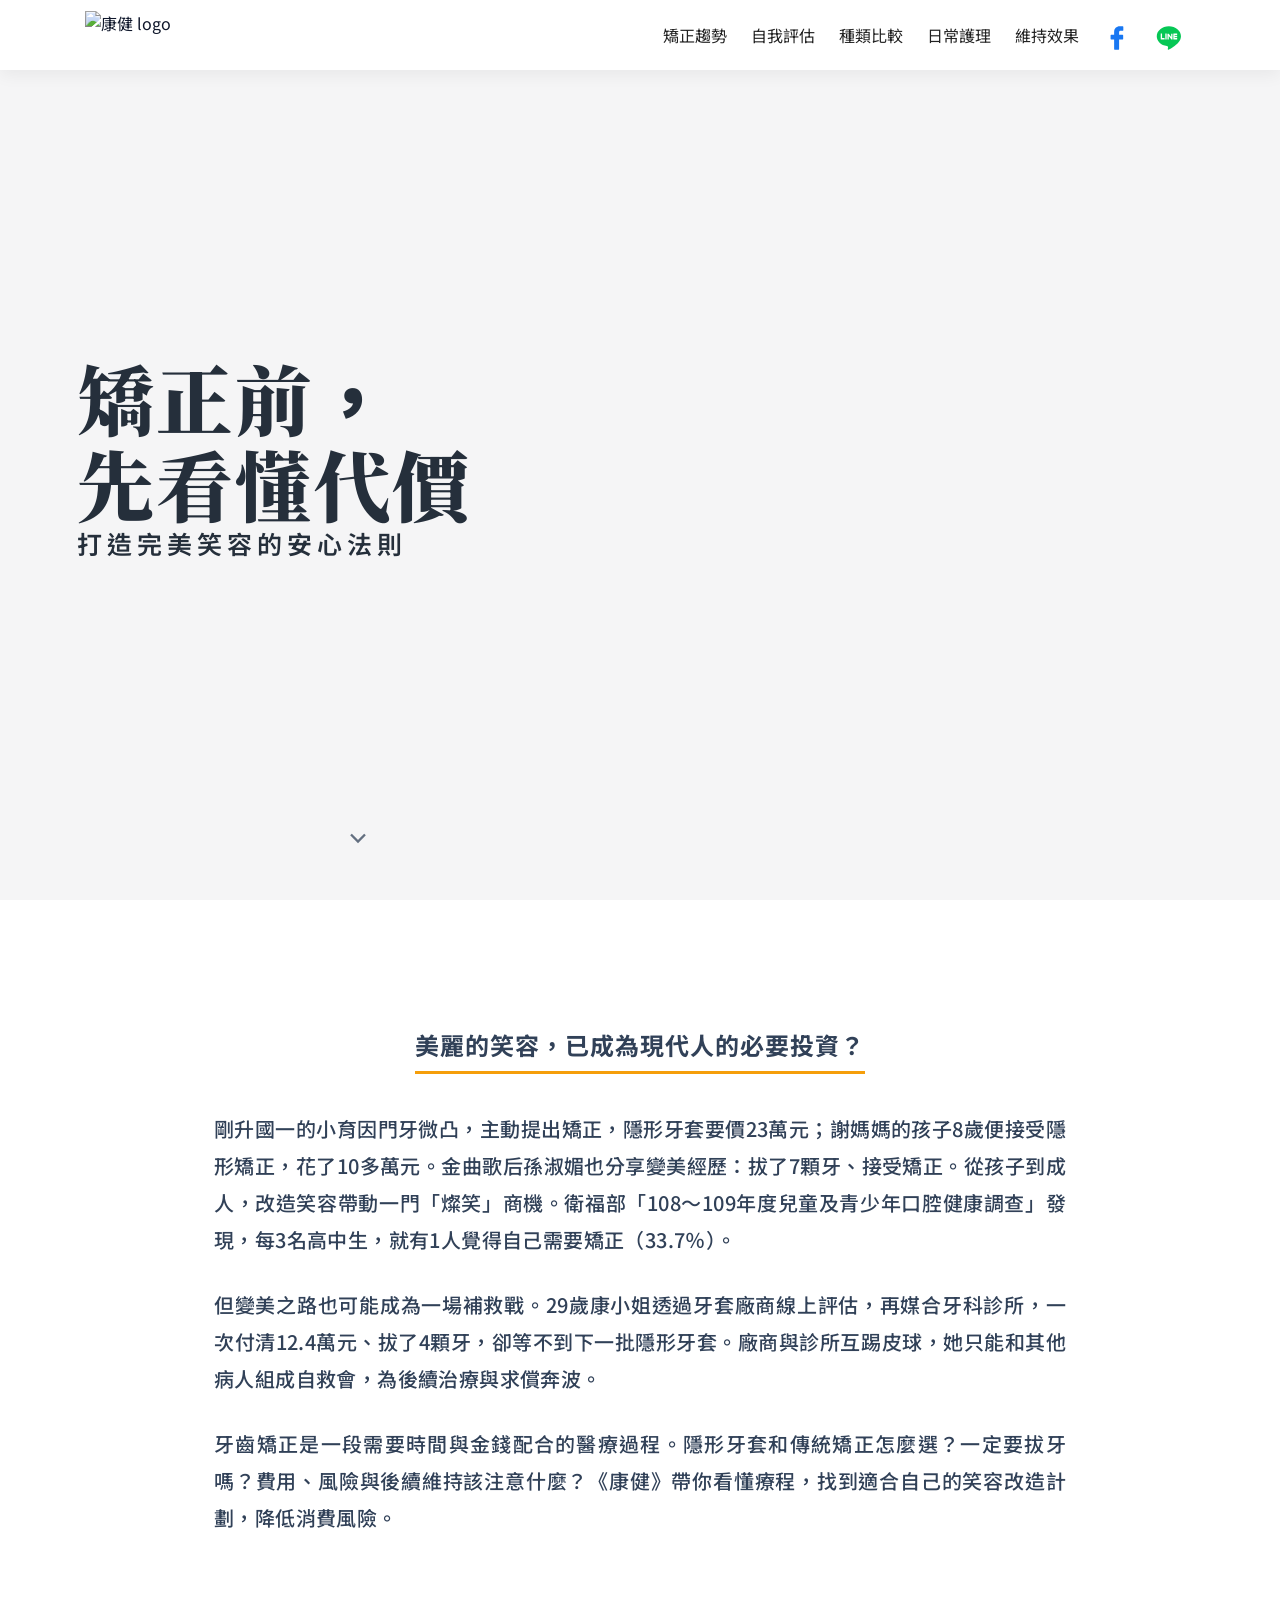
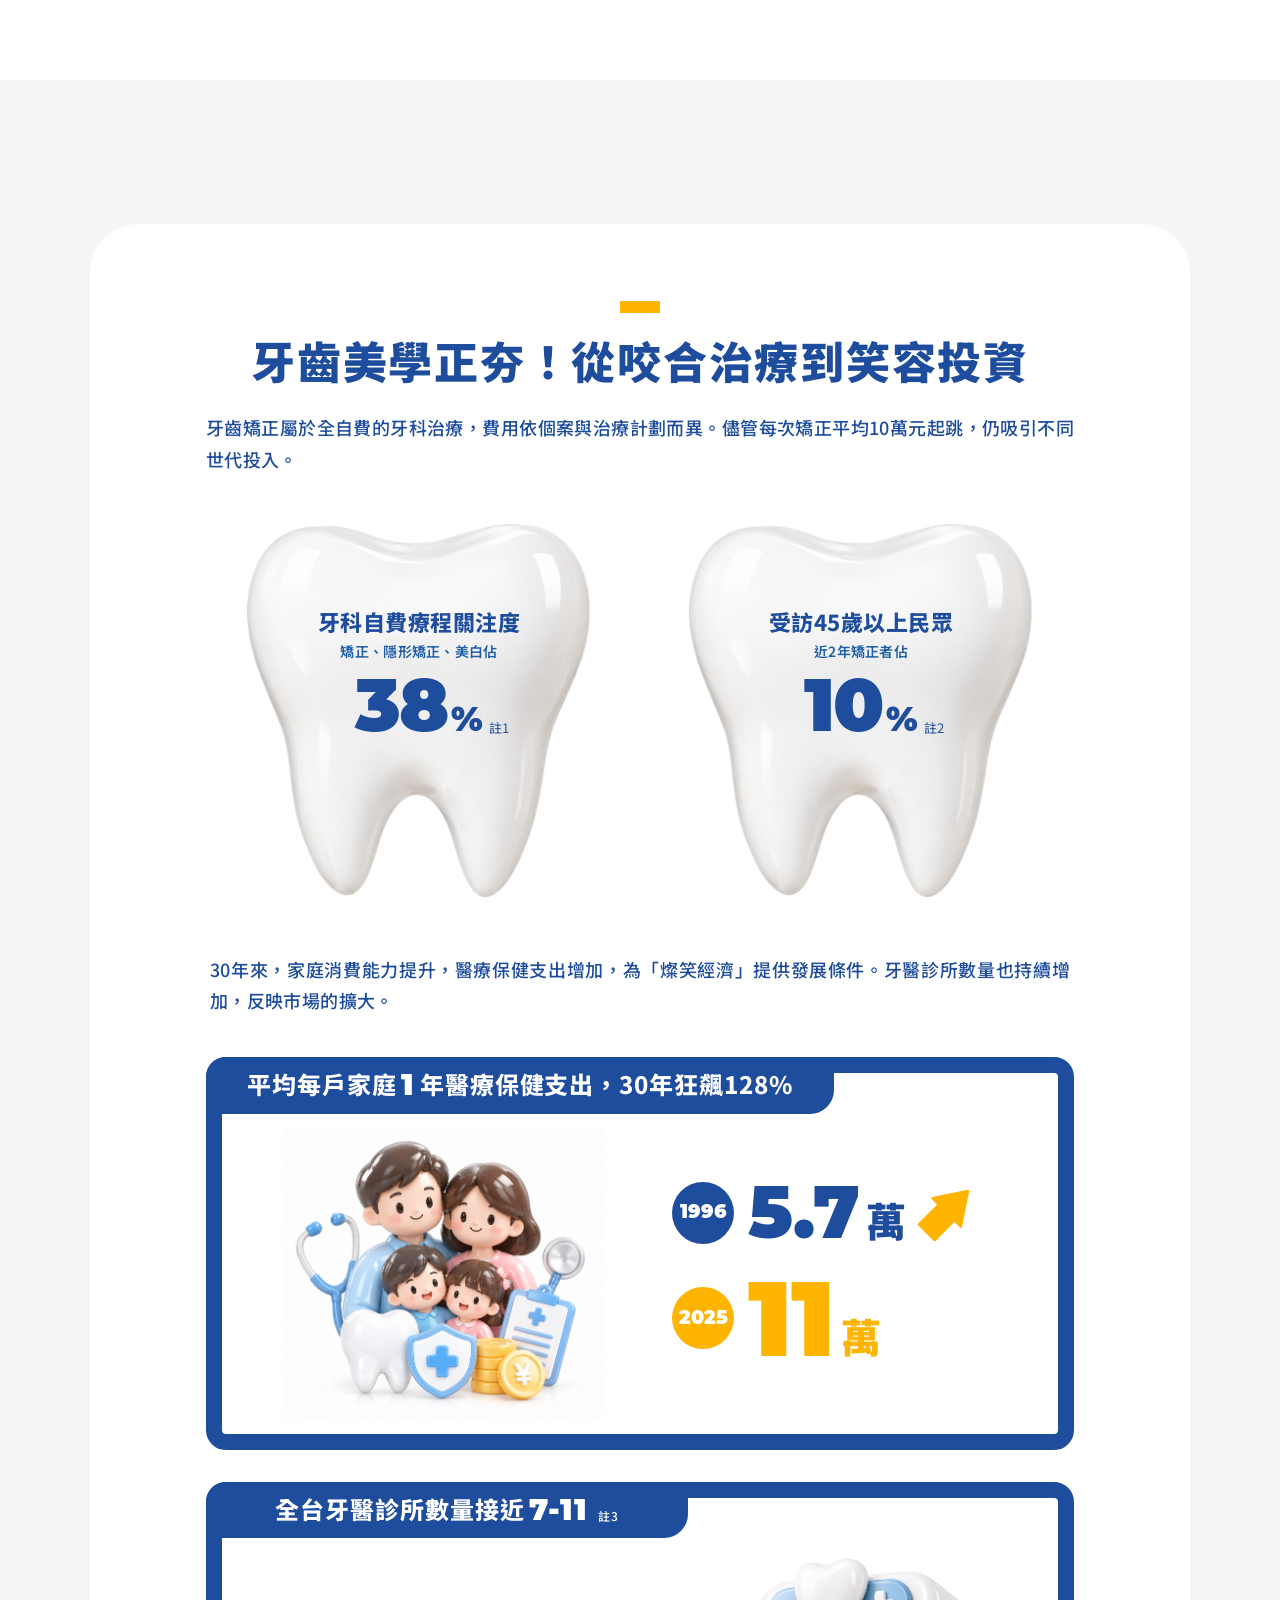
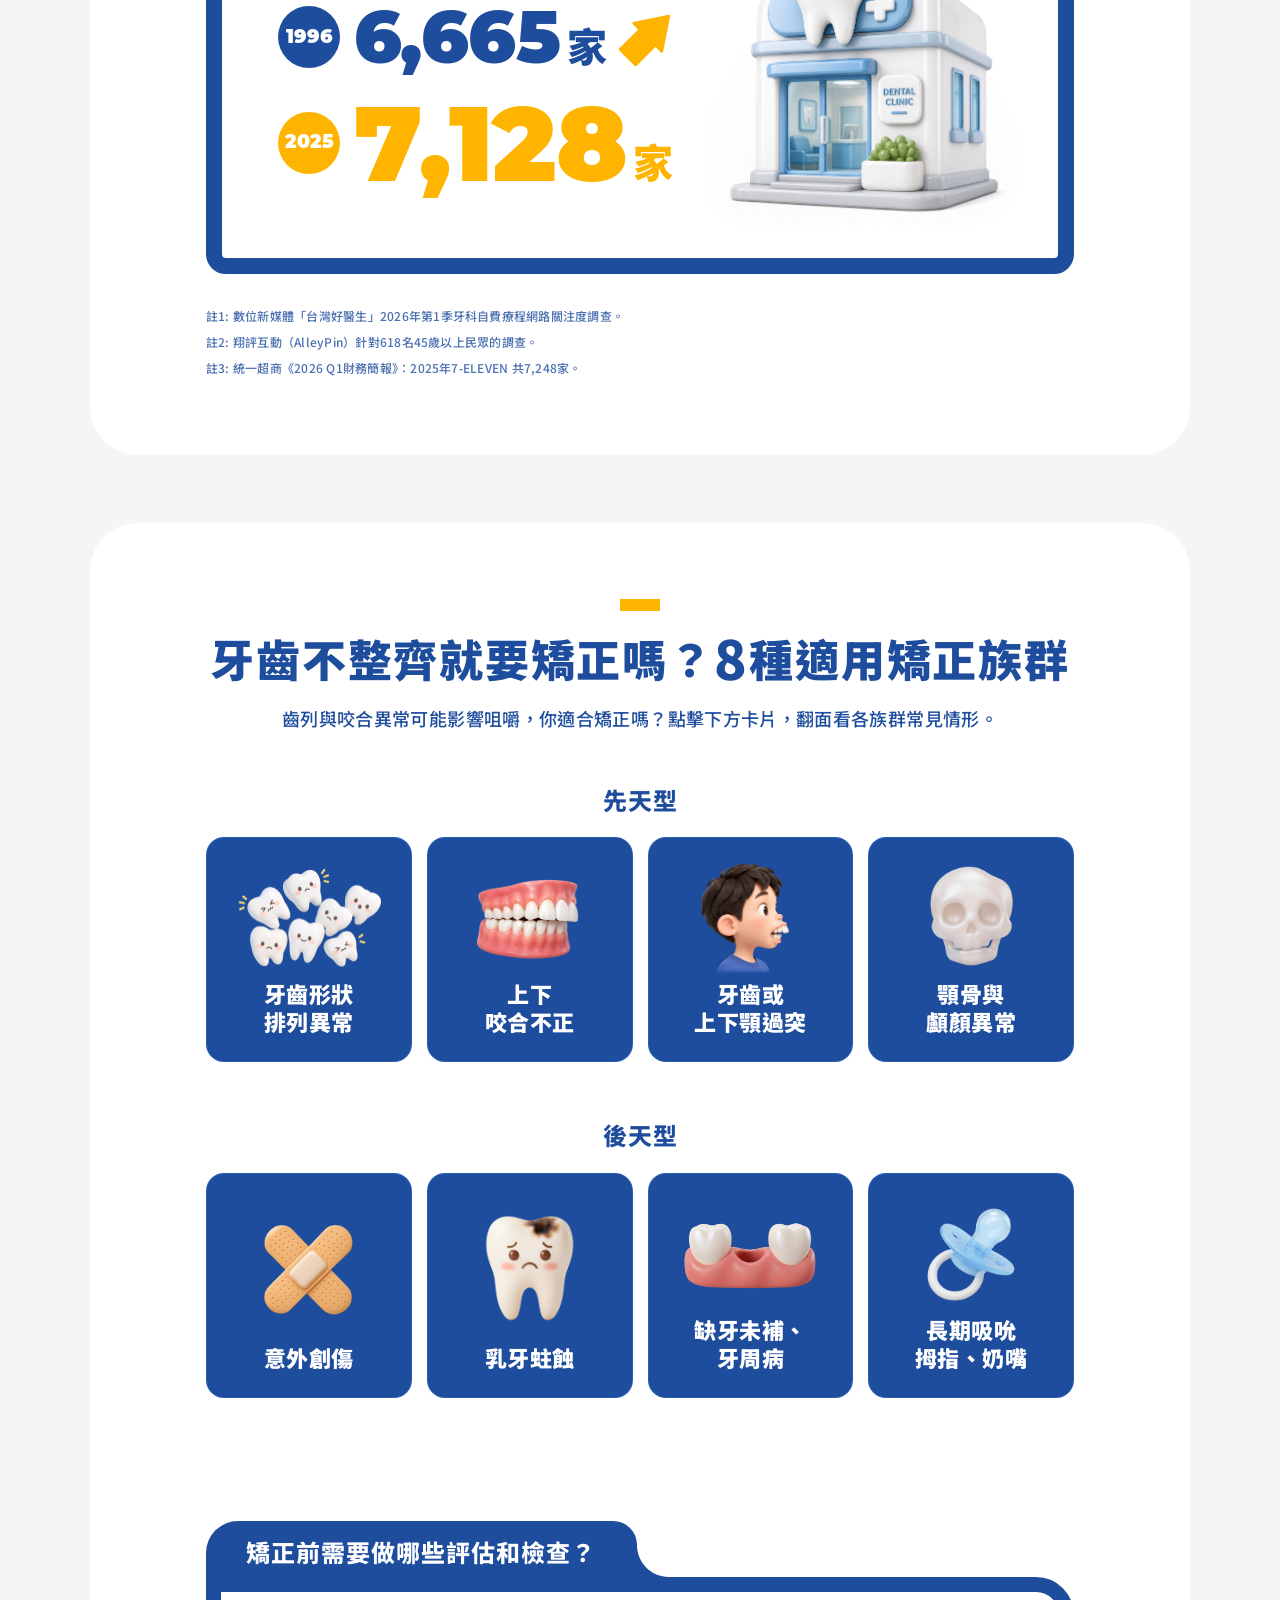
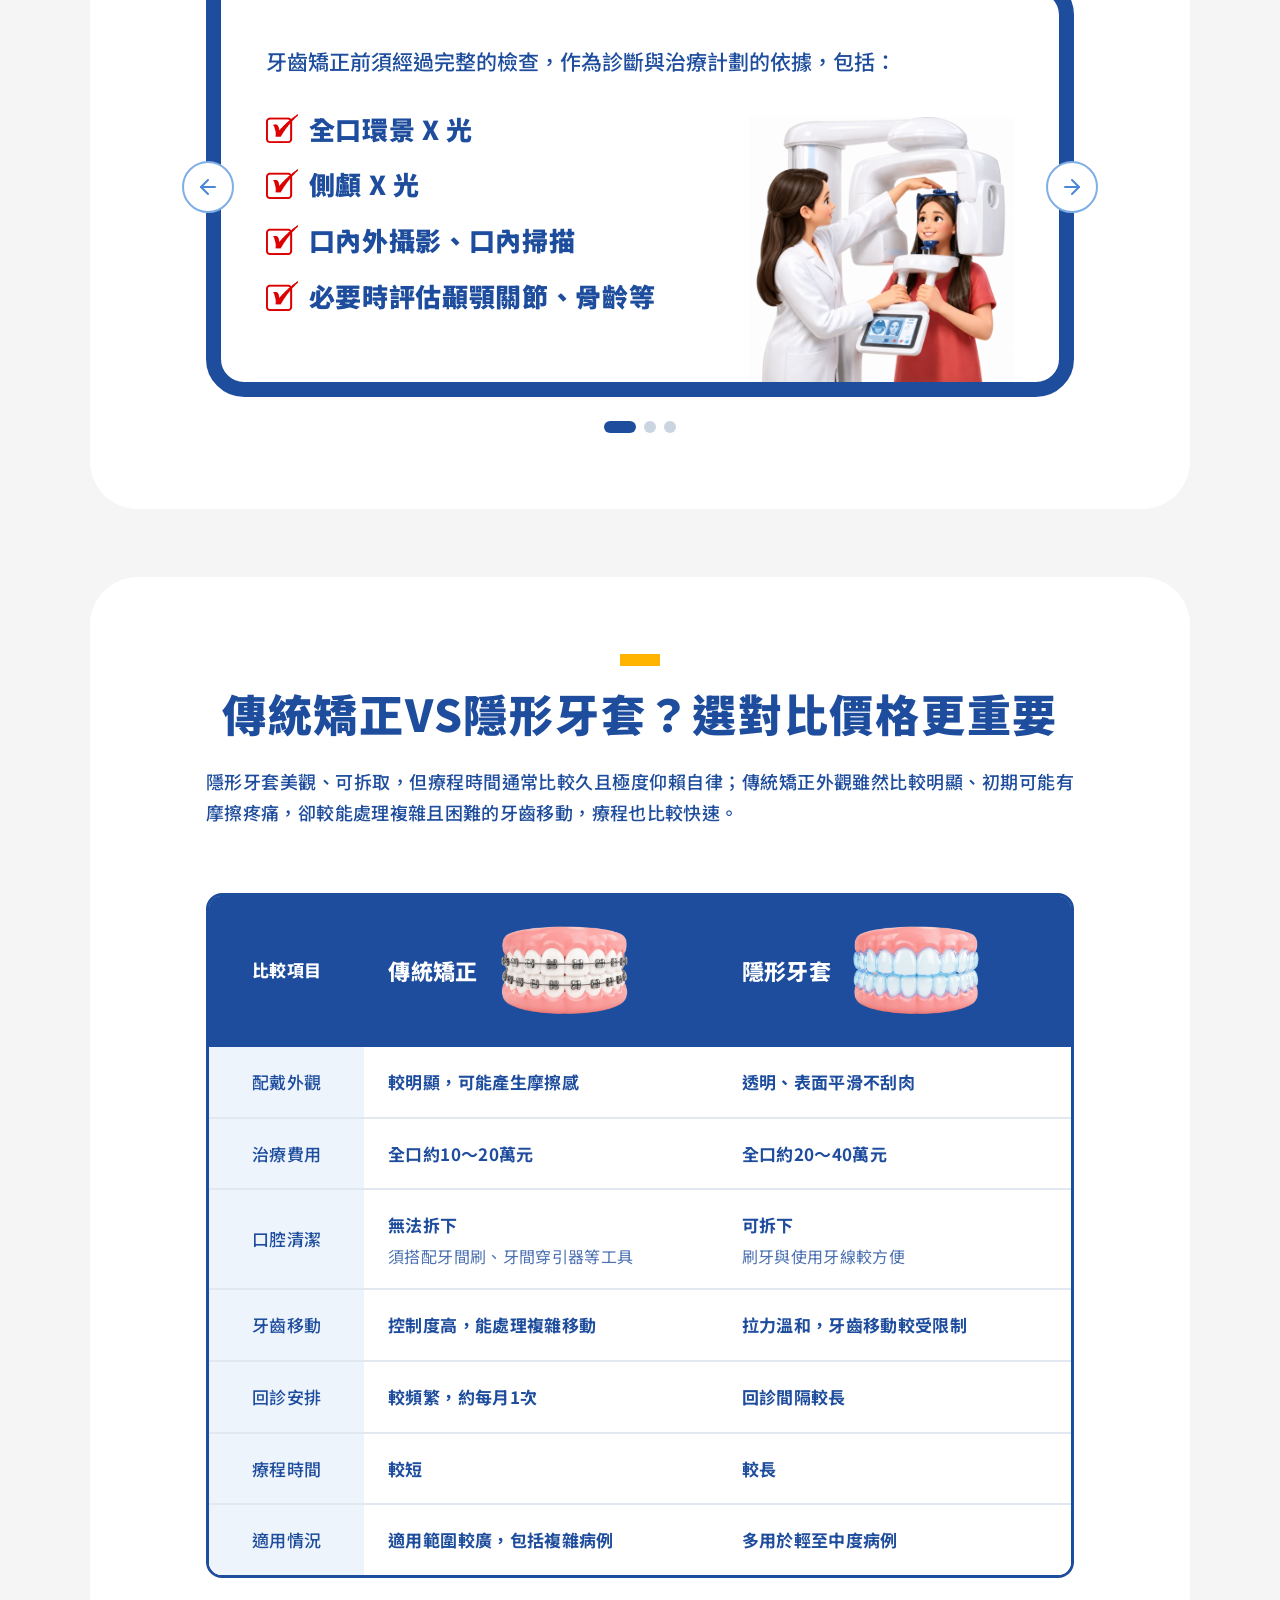
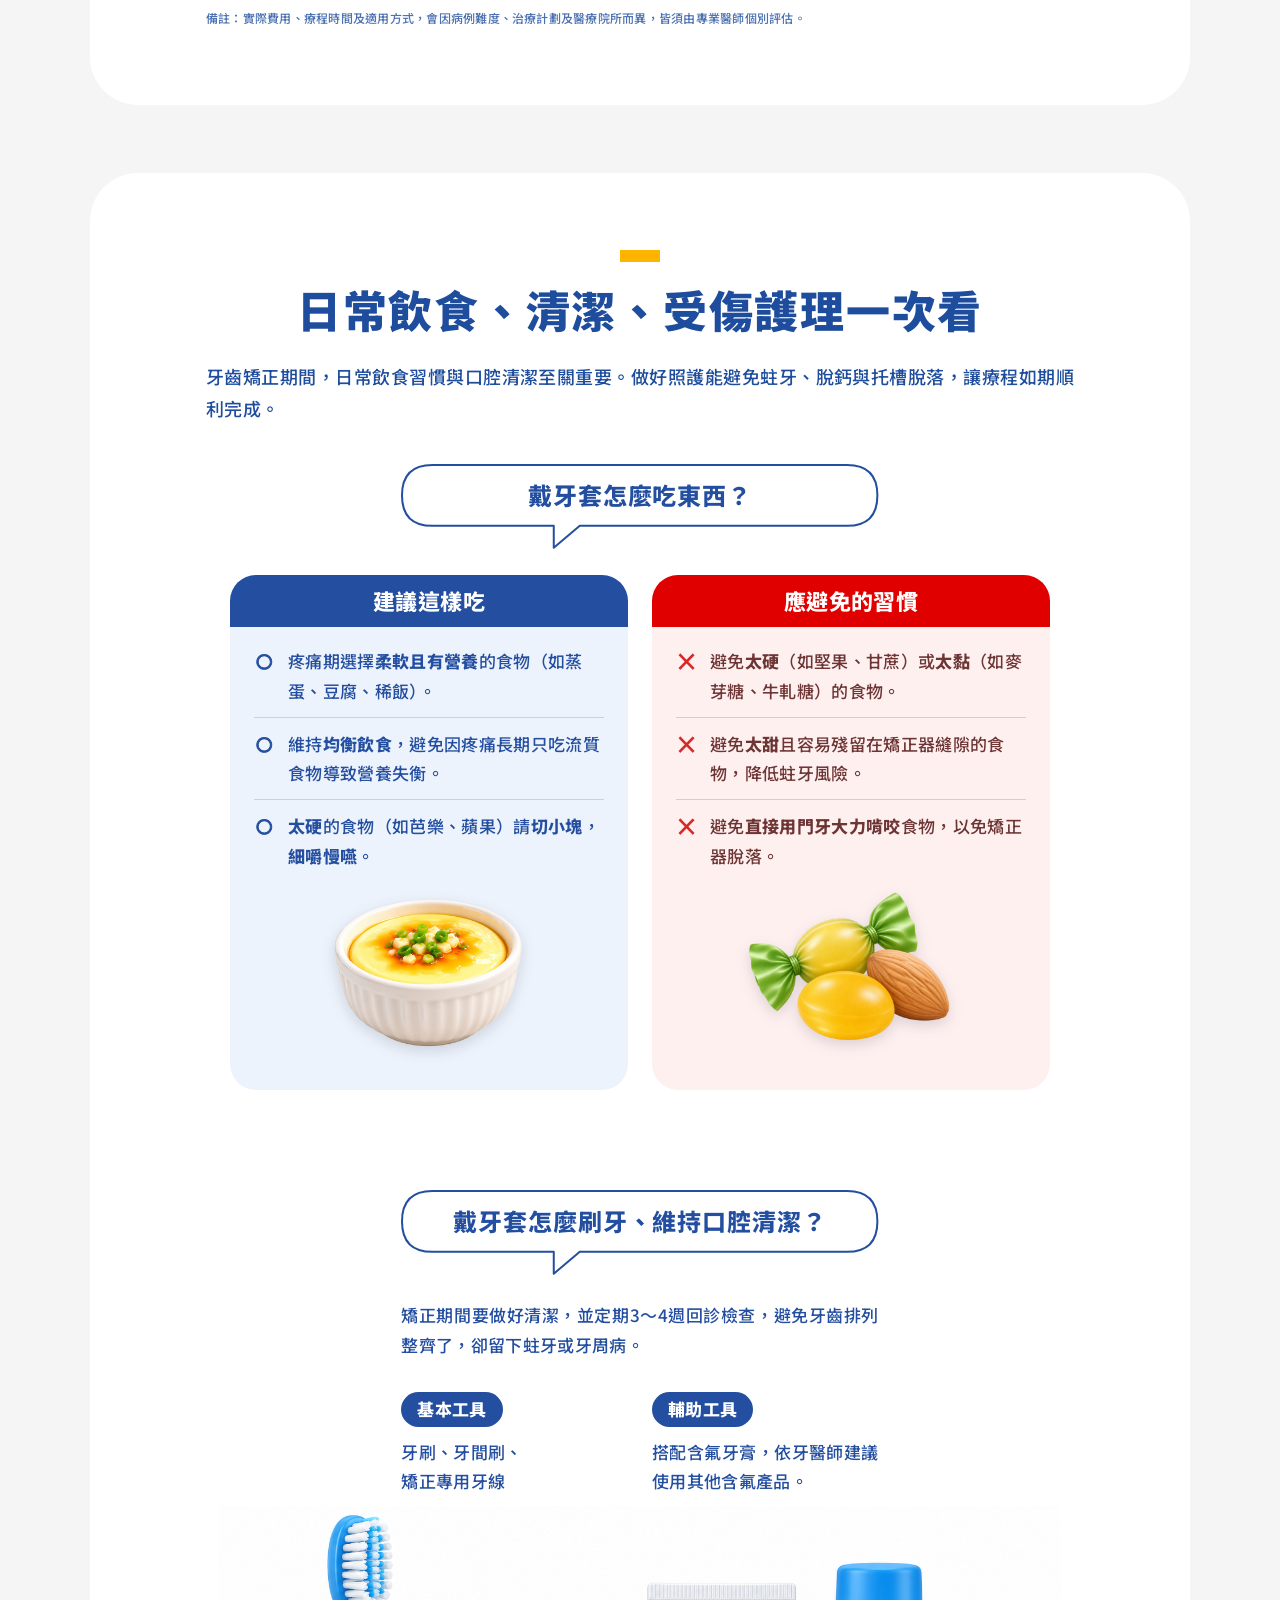
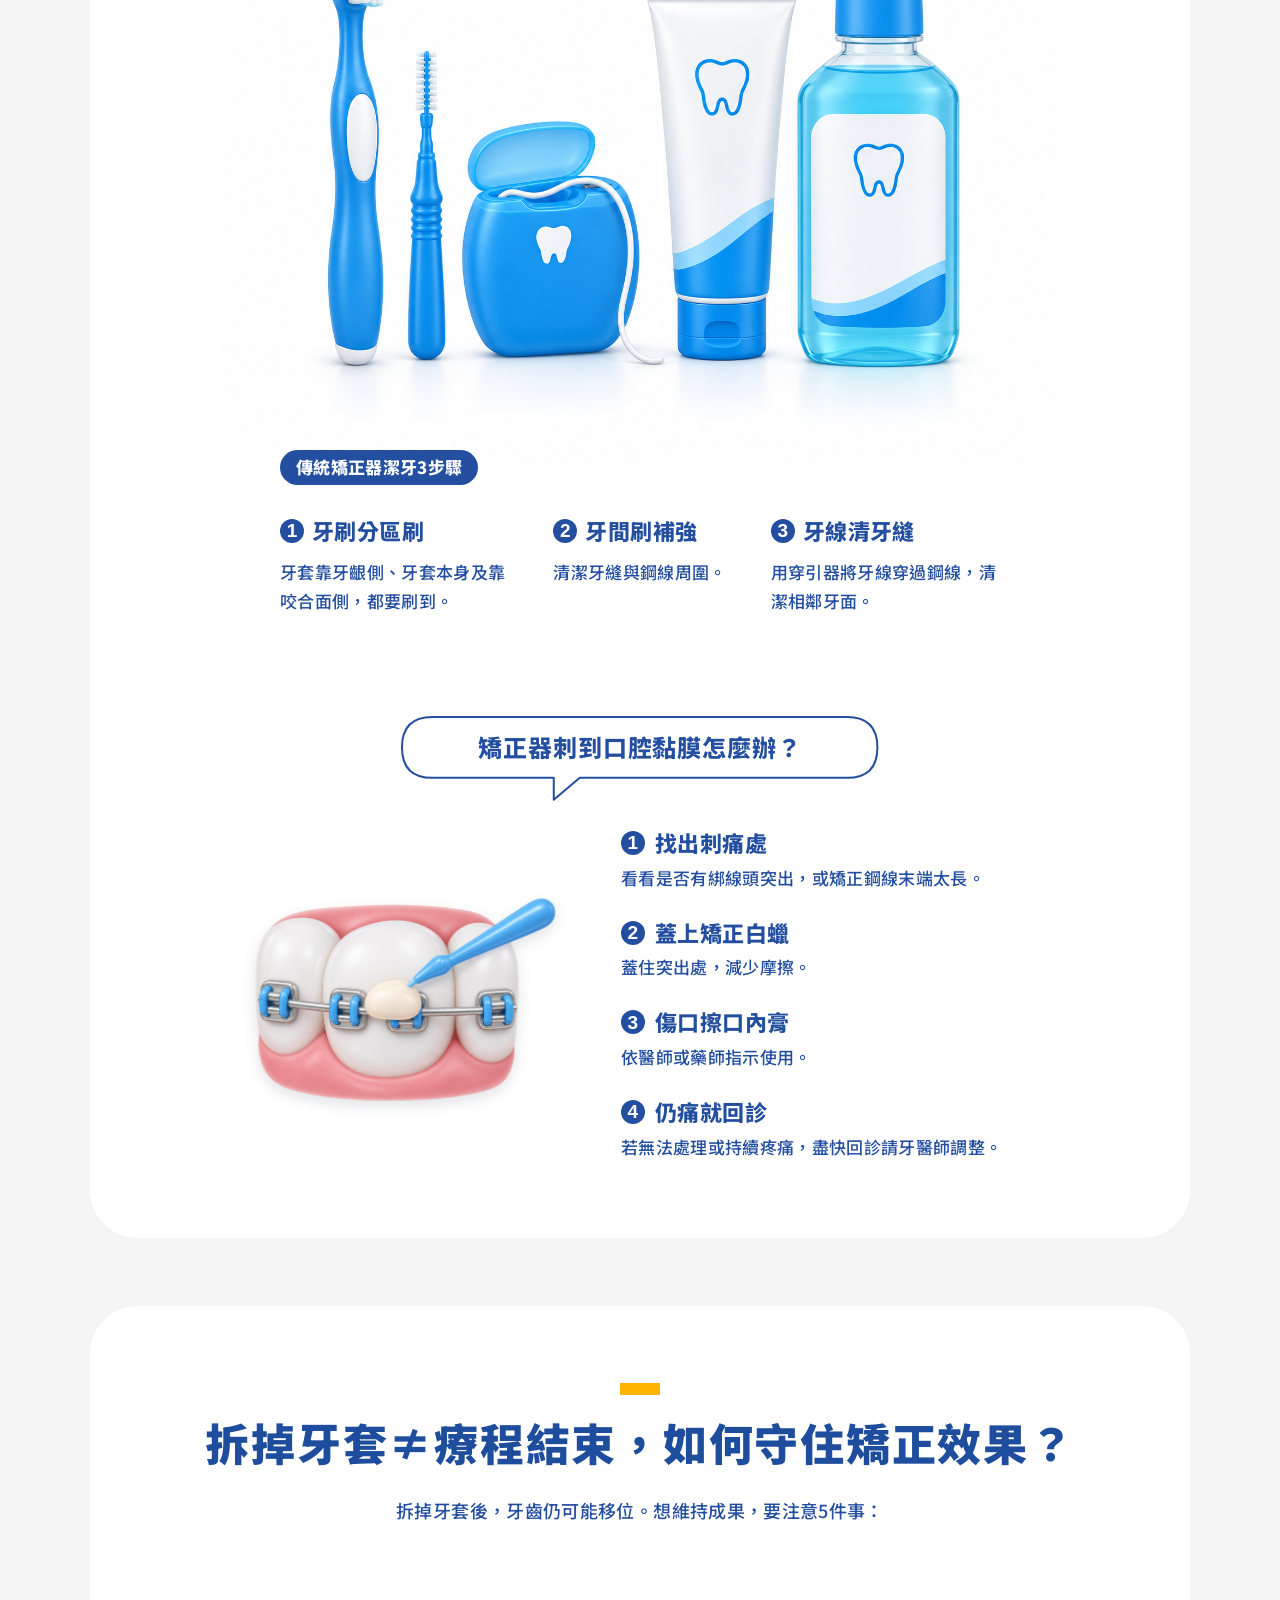
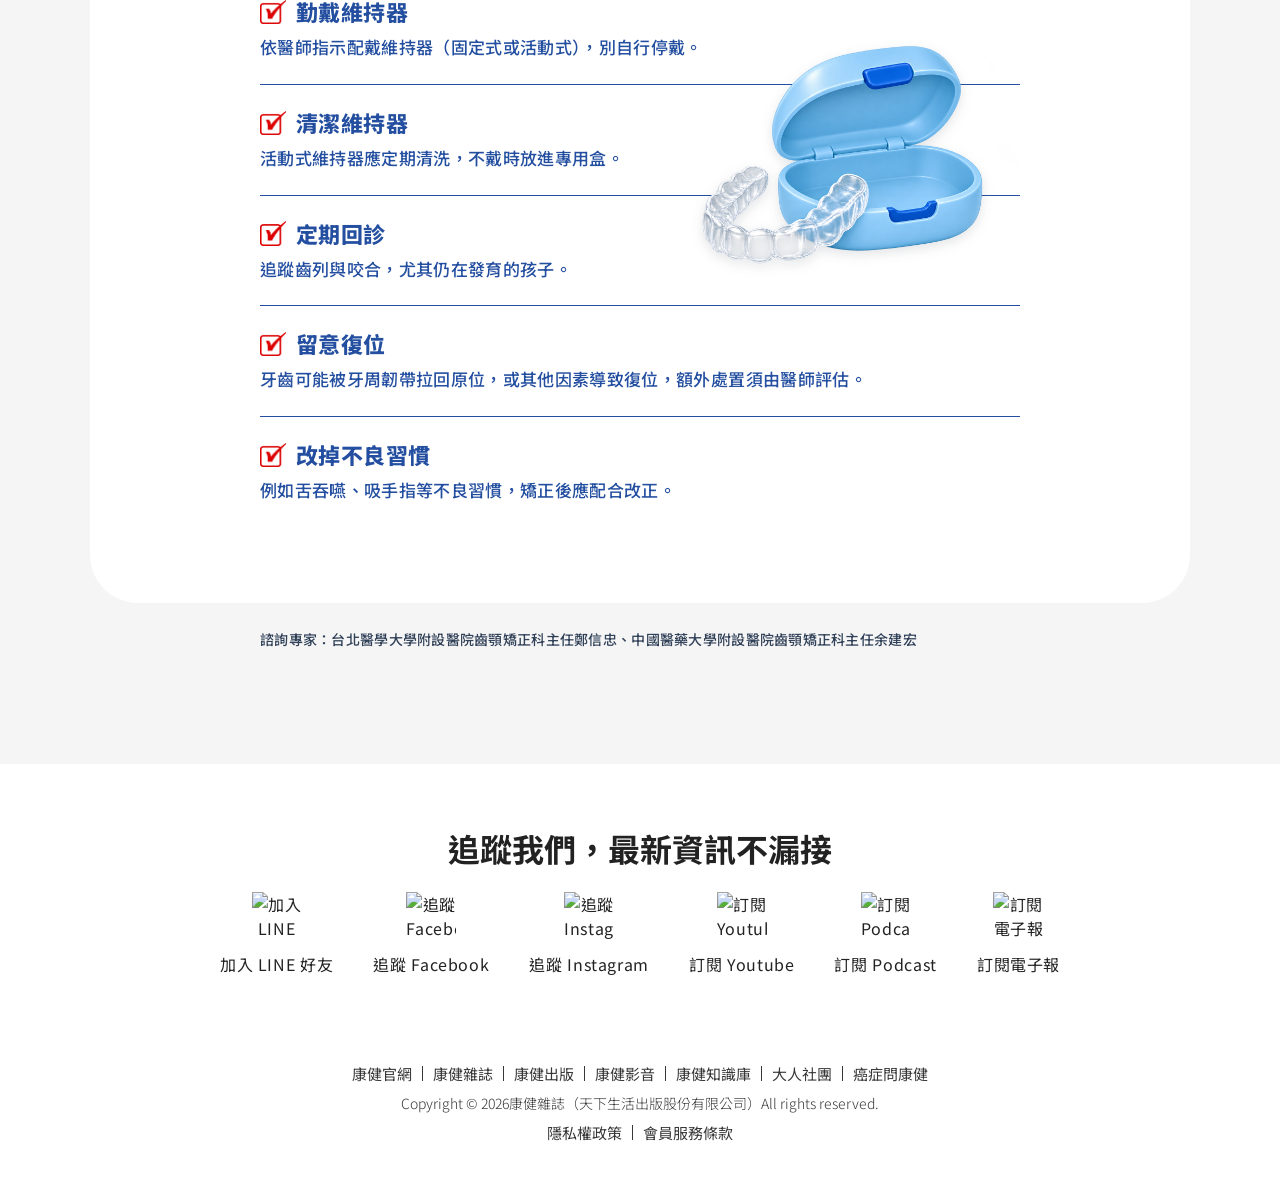
==== commit 9fbac466: "Raise B mobile headline group 10px" ====
--- a/smile-rwd-B/index.html
+++ b/smile-rwd-B/index.html
@@ -116,7 +116,7 @@
     }
   </style>
   <link rel="stylesheet" href="typography.css?v=editorial-intro-164">
-  <link rel="stylesheet" href="hero-photo.css?v=b-mobile-entrance-291">
+  <link rel="stylesheet" href="hero-photo.css?v=b-mobile-title-up10-292">
   <link href="https://fonts.googleapis.com/css2?family=Noto+Serif+TC:wght@900&amp;display=block&amp;text=%E7%9F%AF%E6%AD%A3%E5%89%8D%EF%BC%8C%E5%85%88%E7%9C%8B%E6%87%82%E4%BB%A3%E5%83%B9" rel="stylesheet">
 
   <script>document.documentElement.classList.add('fonts-pending');window.smileFontsReady=new Promise(function(resolve){window.resolveSmileFonts=resolve;});</script>
--- a/smile-rwd-B/hero-photo.css
+++ b/smile-rwd-B/hero-photo.css
@@ -215,7 +215,7 @@
 /* Mobile-only centered title without the comma, enlarged as a complete group. */
 @media(max-width:639px){
  .photo-hero-b .b-hero-desktop-comma{display:none}
- .photo-hero-b .photo-hero-copy{top:calc(var(--b-header-height,64px) + 6vw + 30px)}
+ .photo-hero-b .photo-hero-copy{top:calc(var(--b-header-height,64px) + 6vw + 20px)}
  .photo-hero-b .photo-hero-copy-inner{width:fit-content;text-align:center;transform:scale(1.265);transform-origin:center top}
 }
 
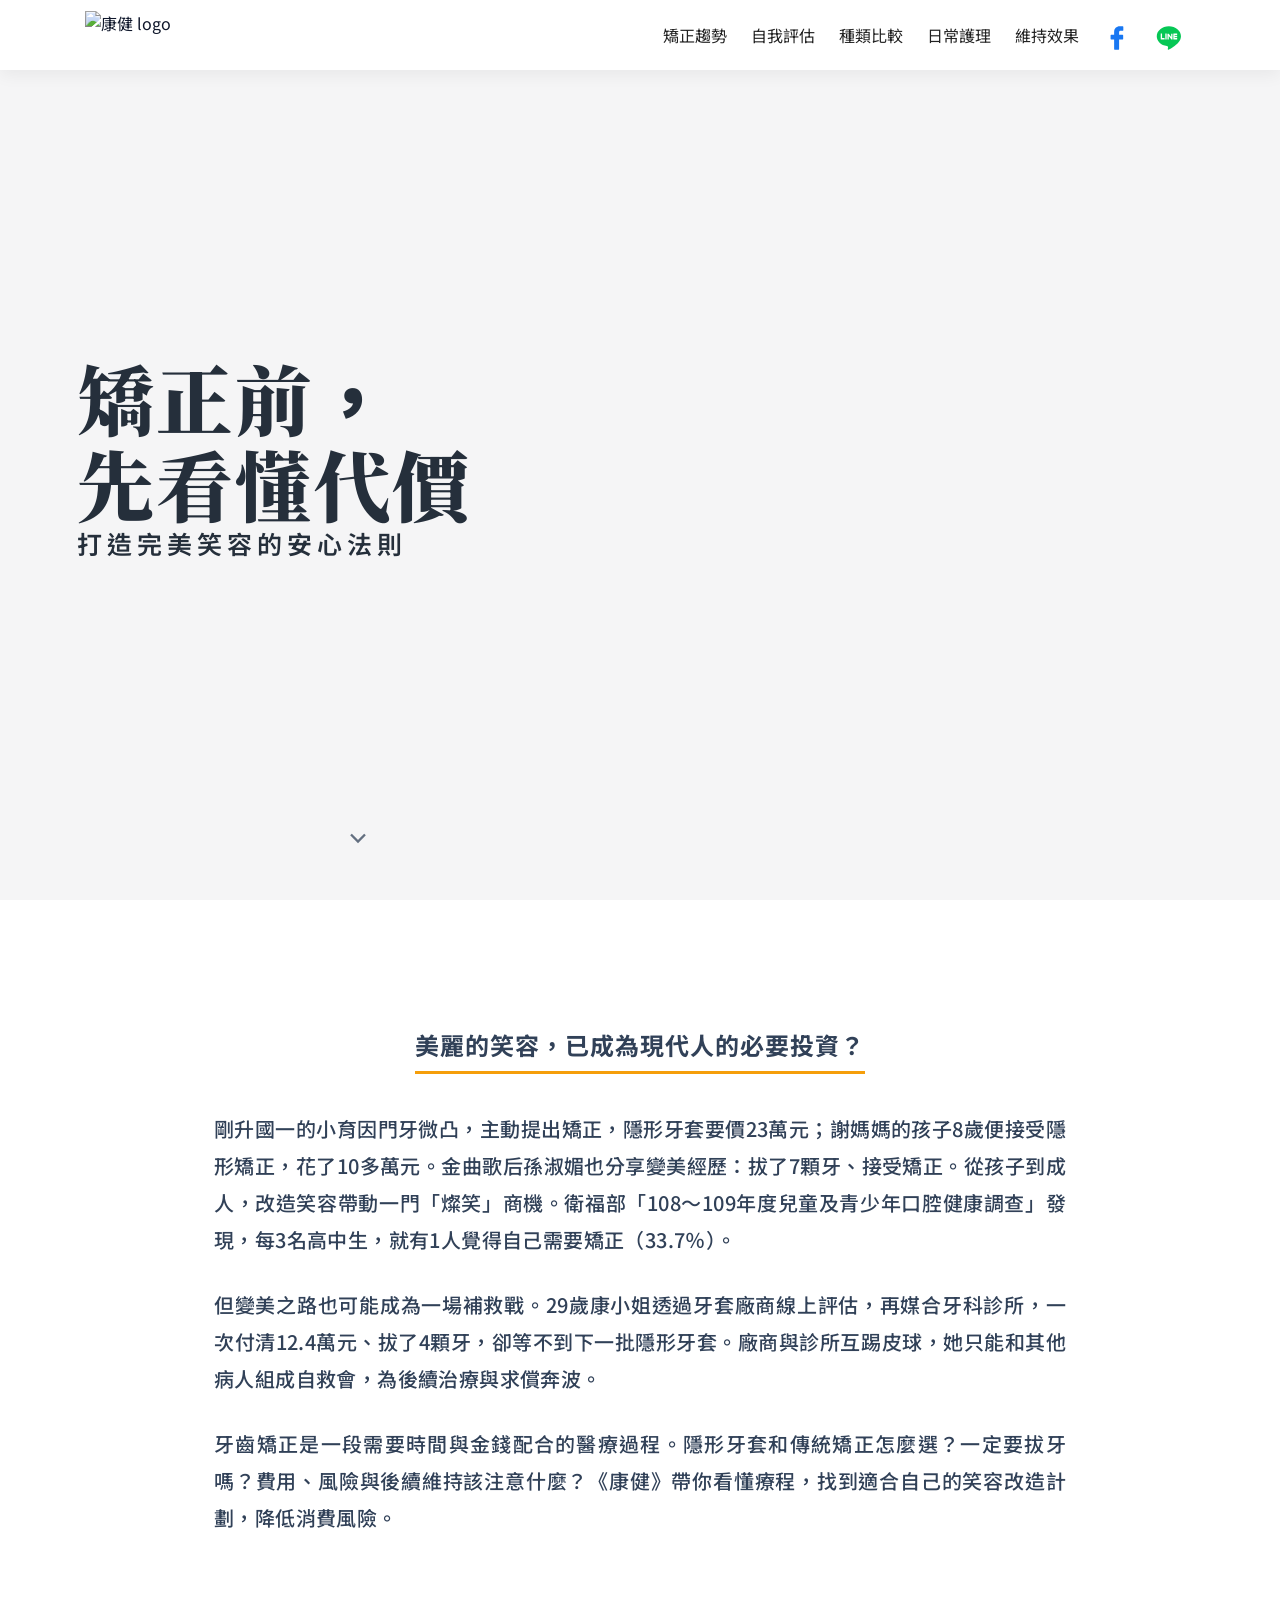
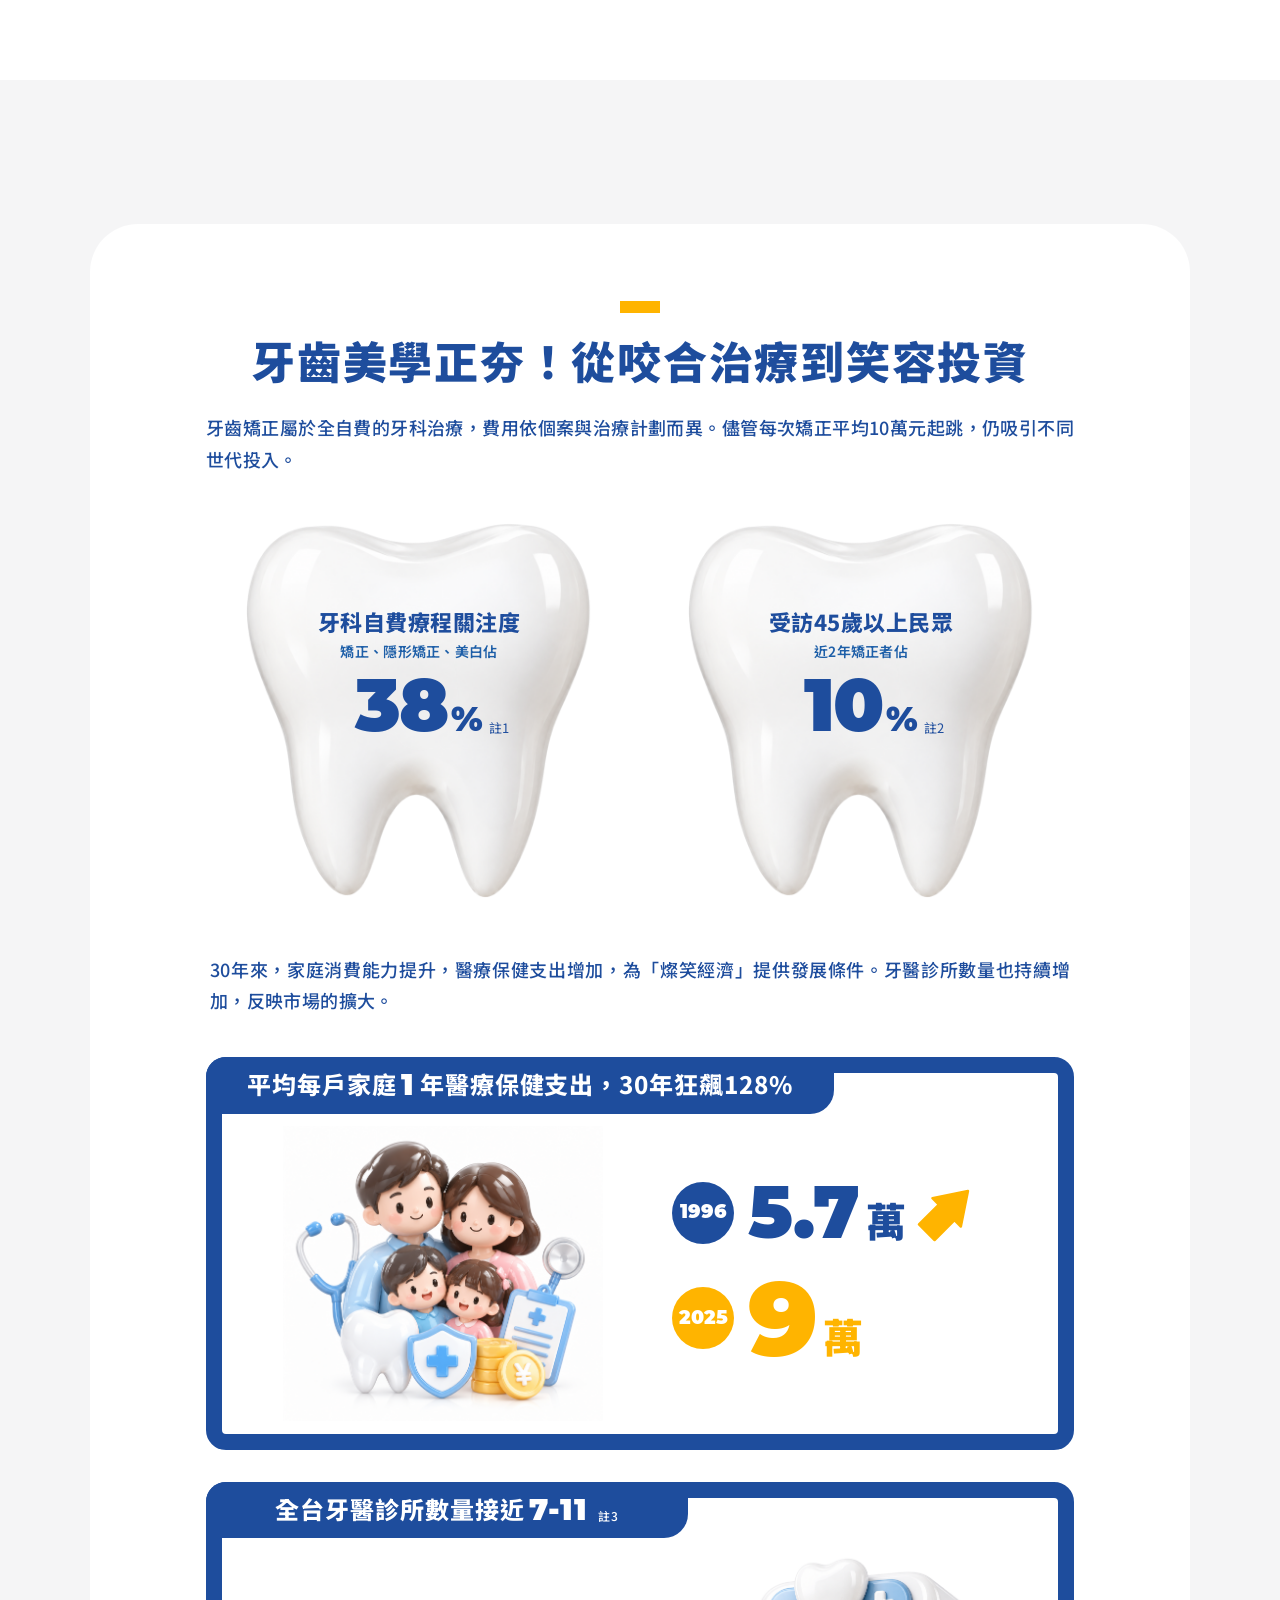
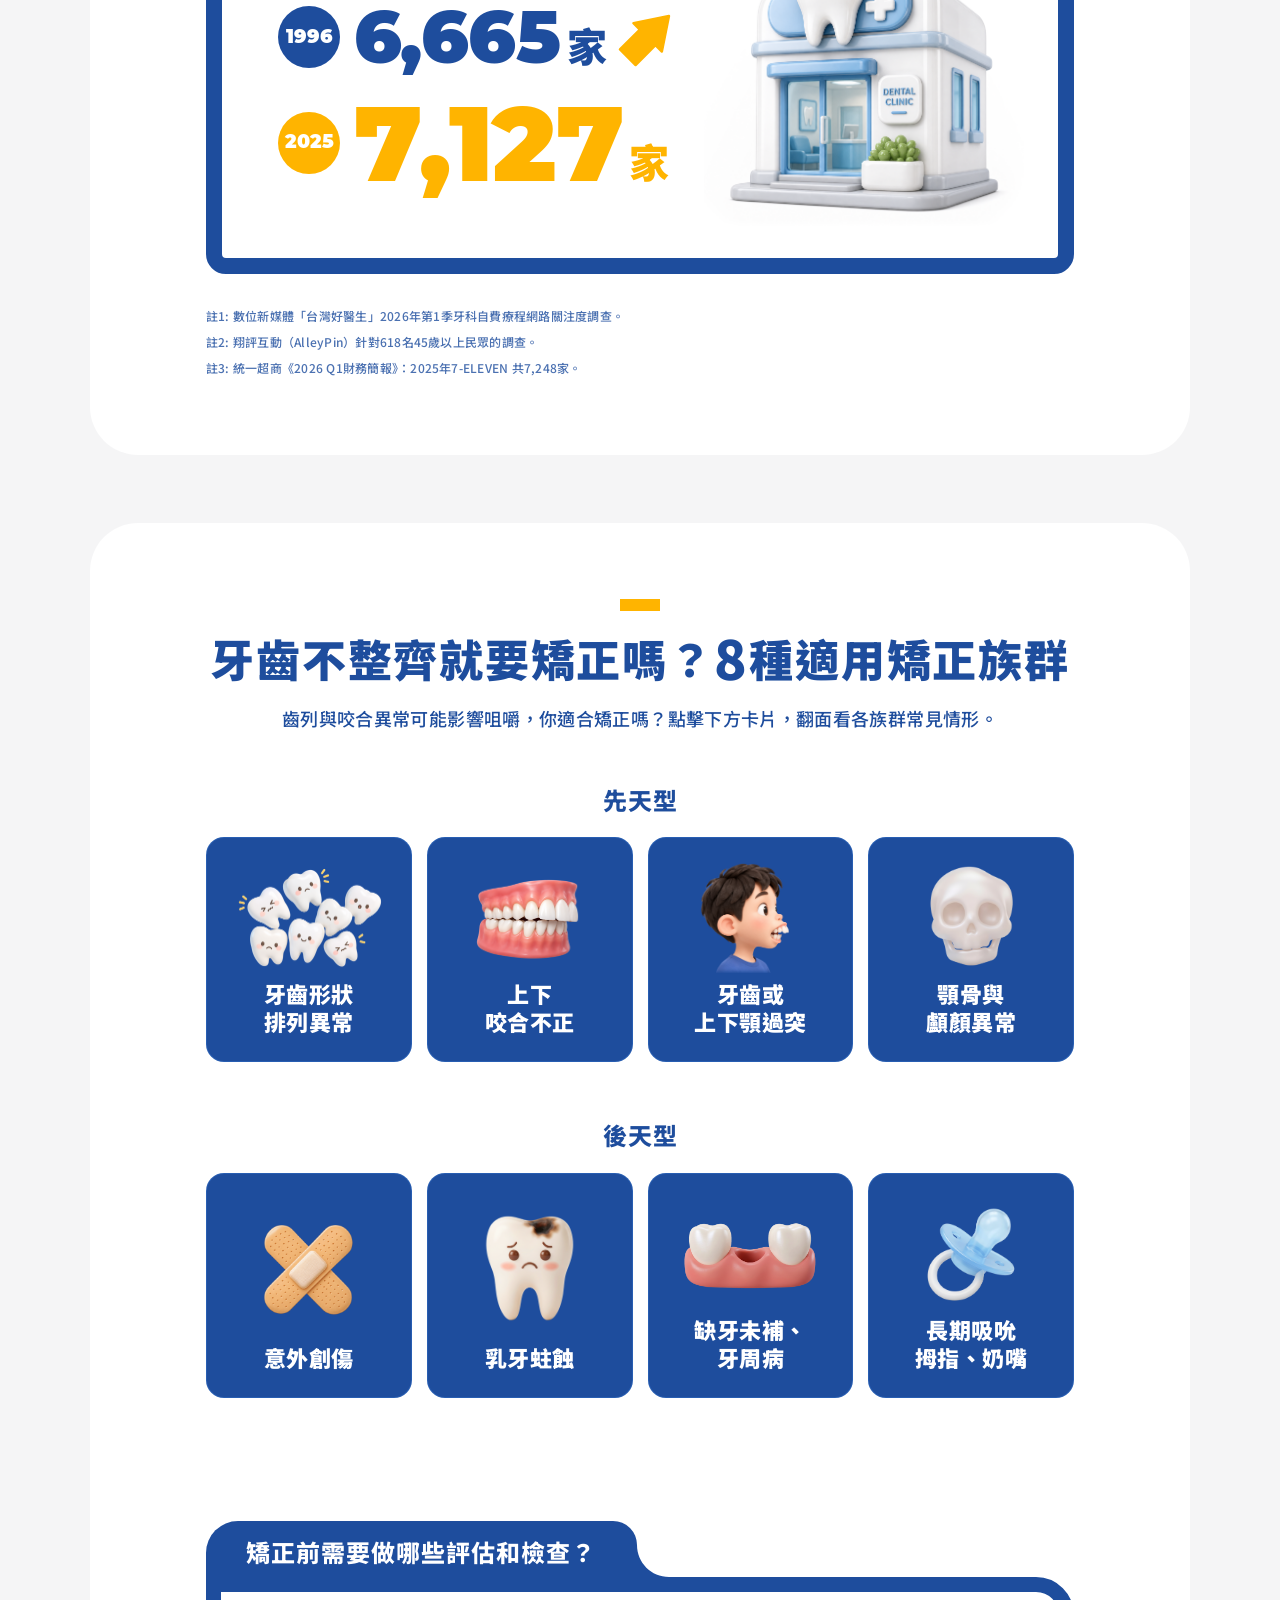
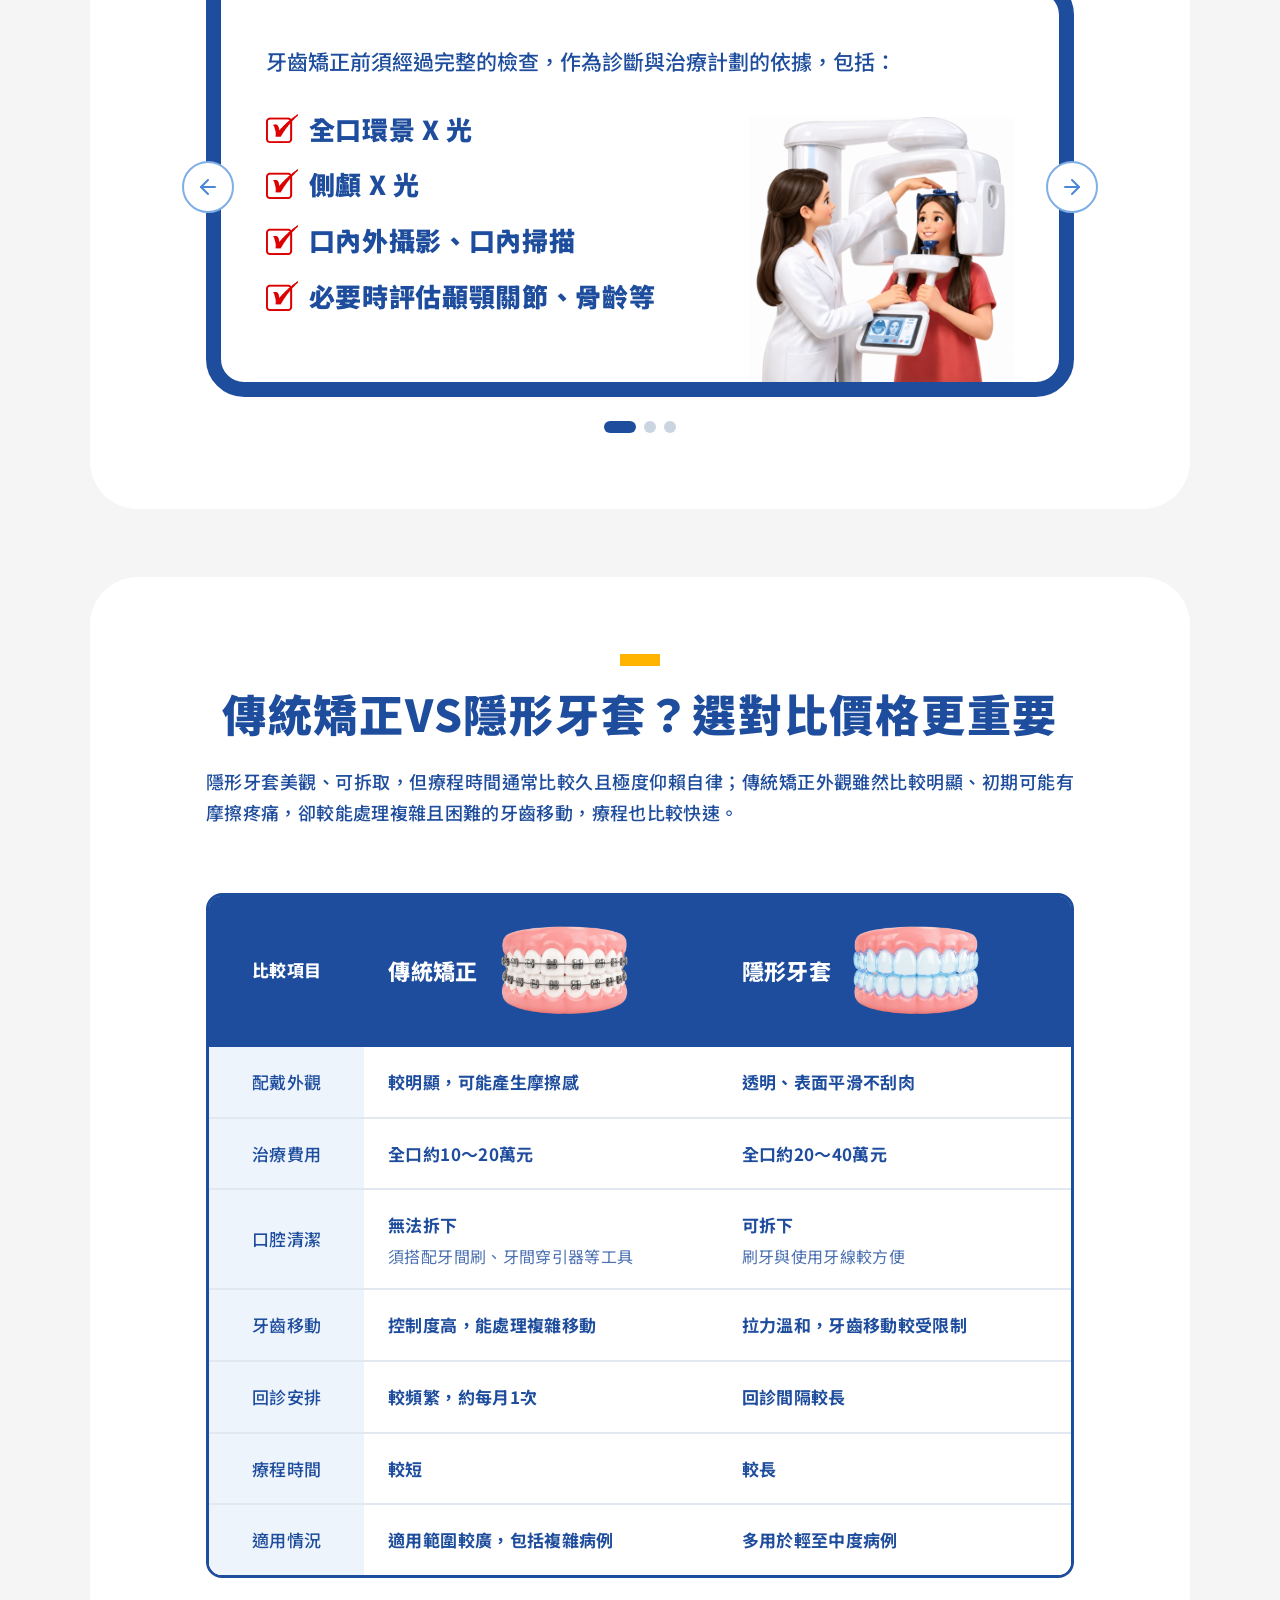
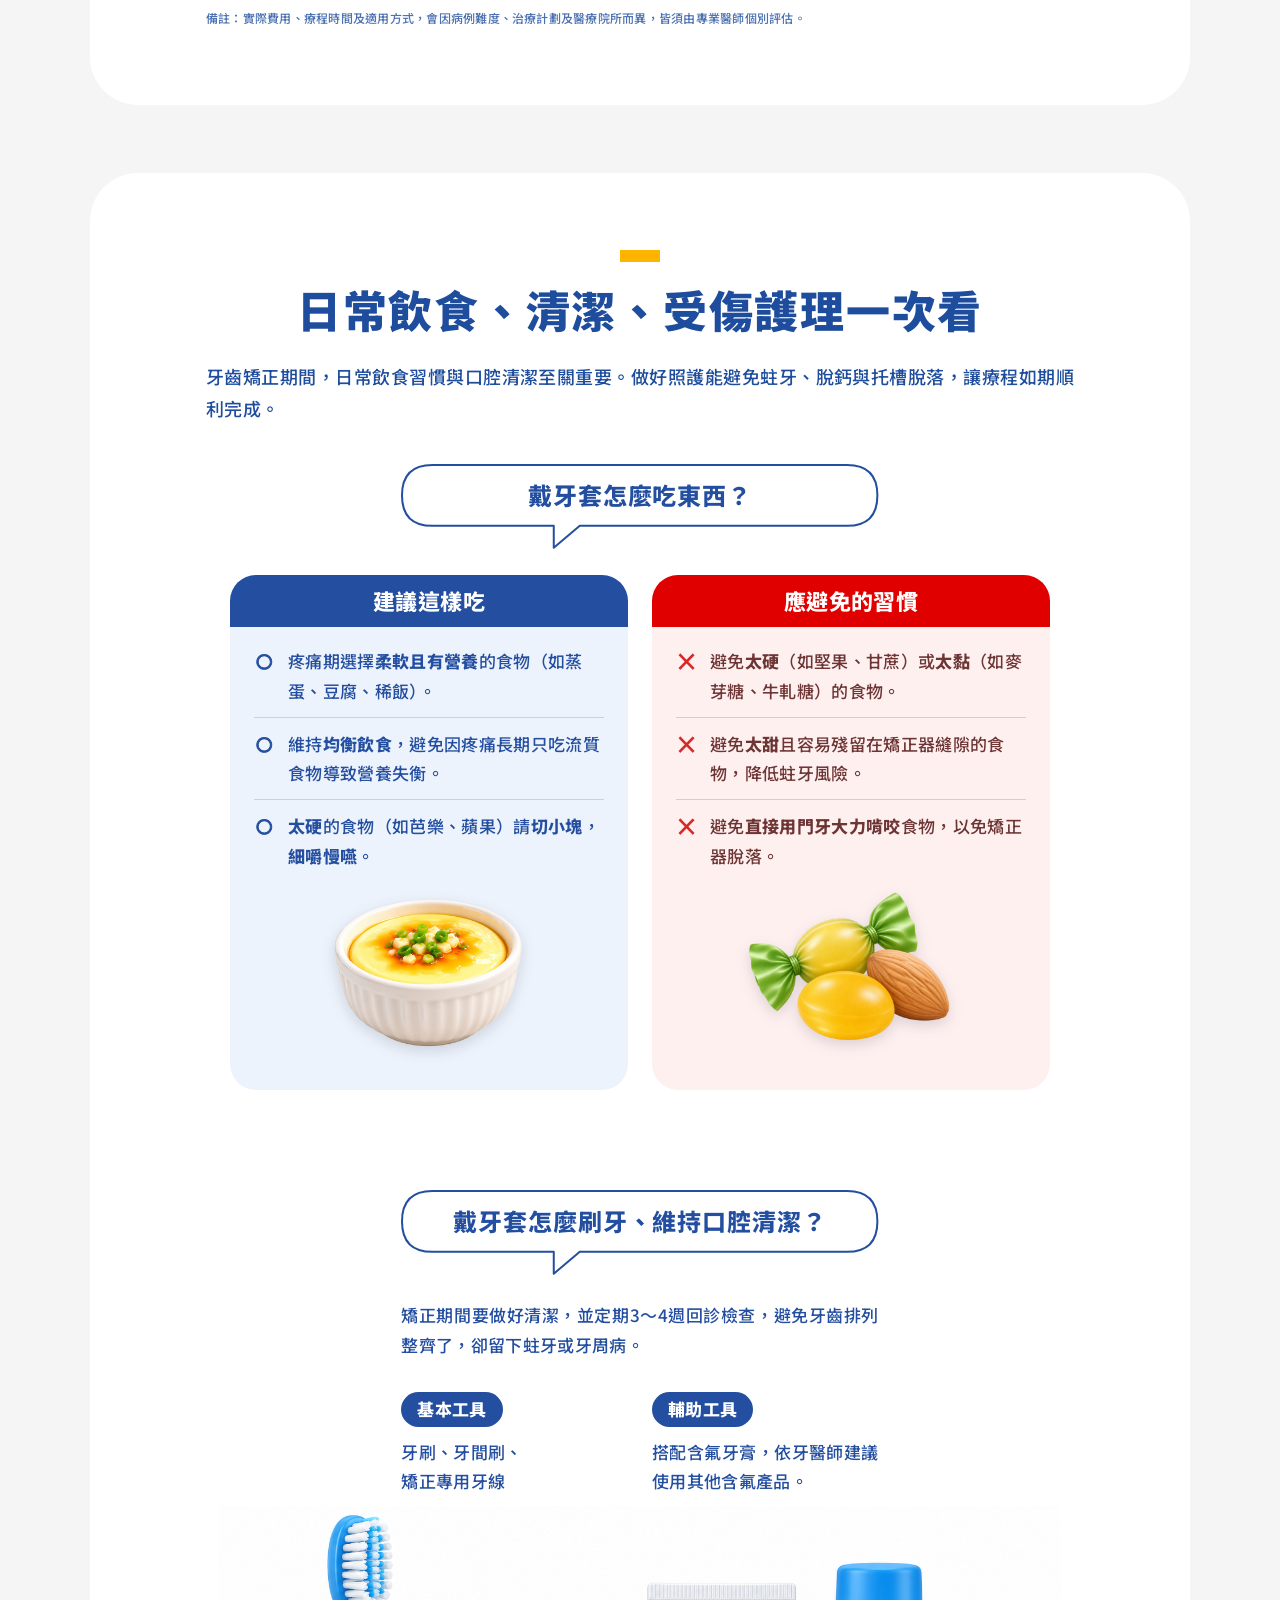
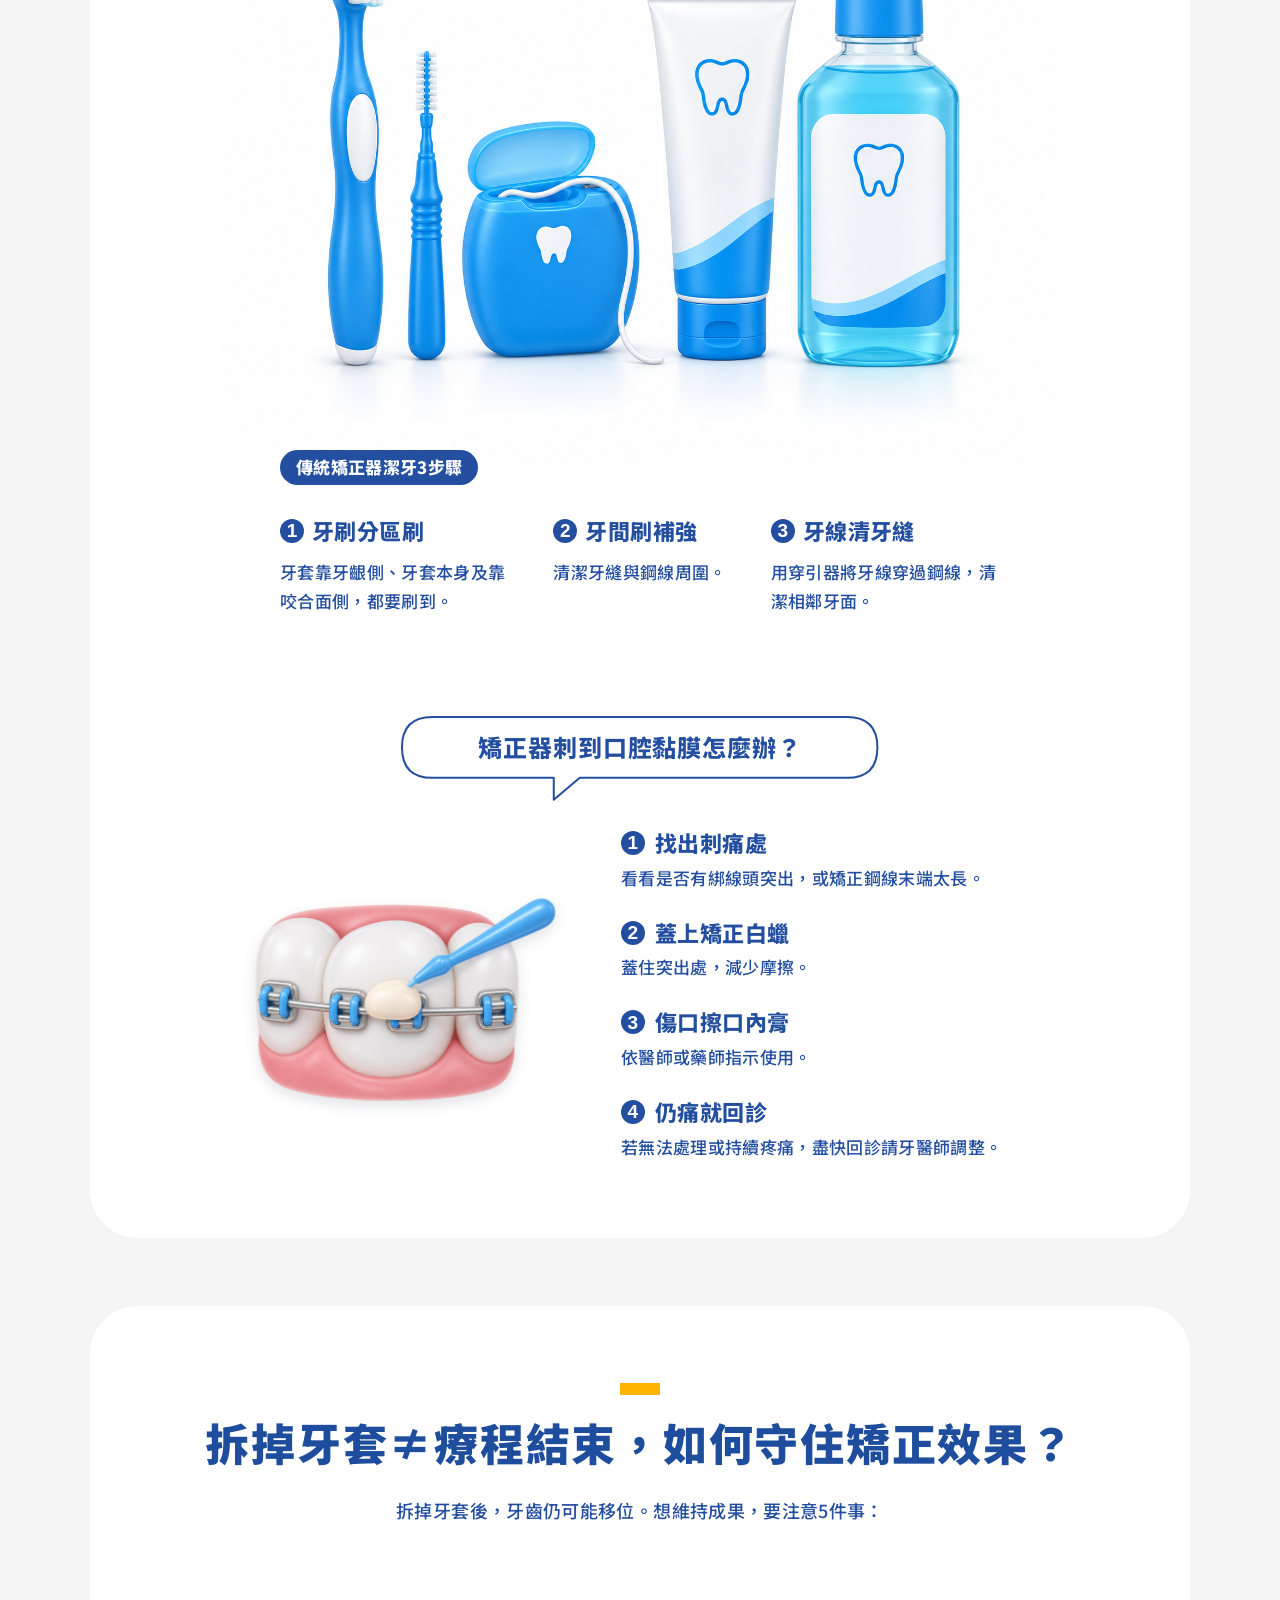
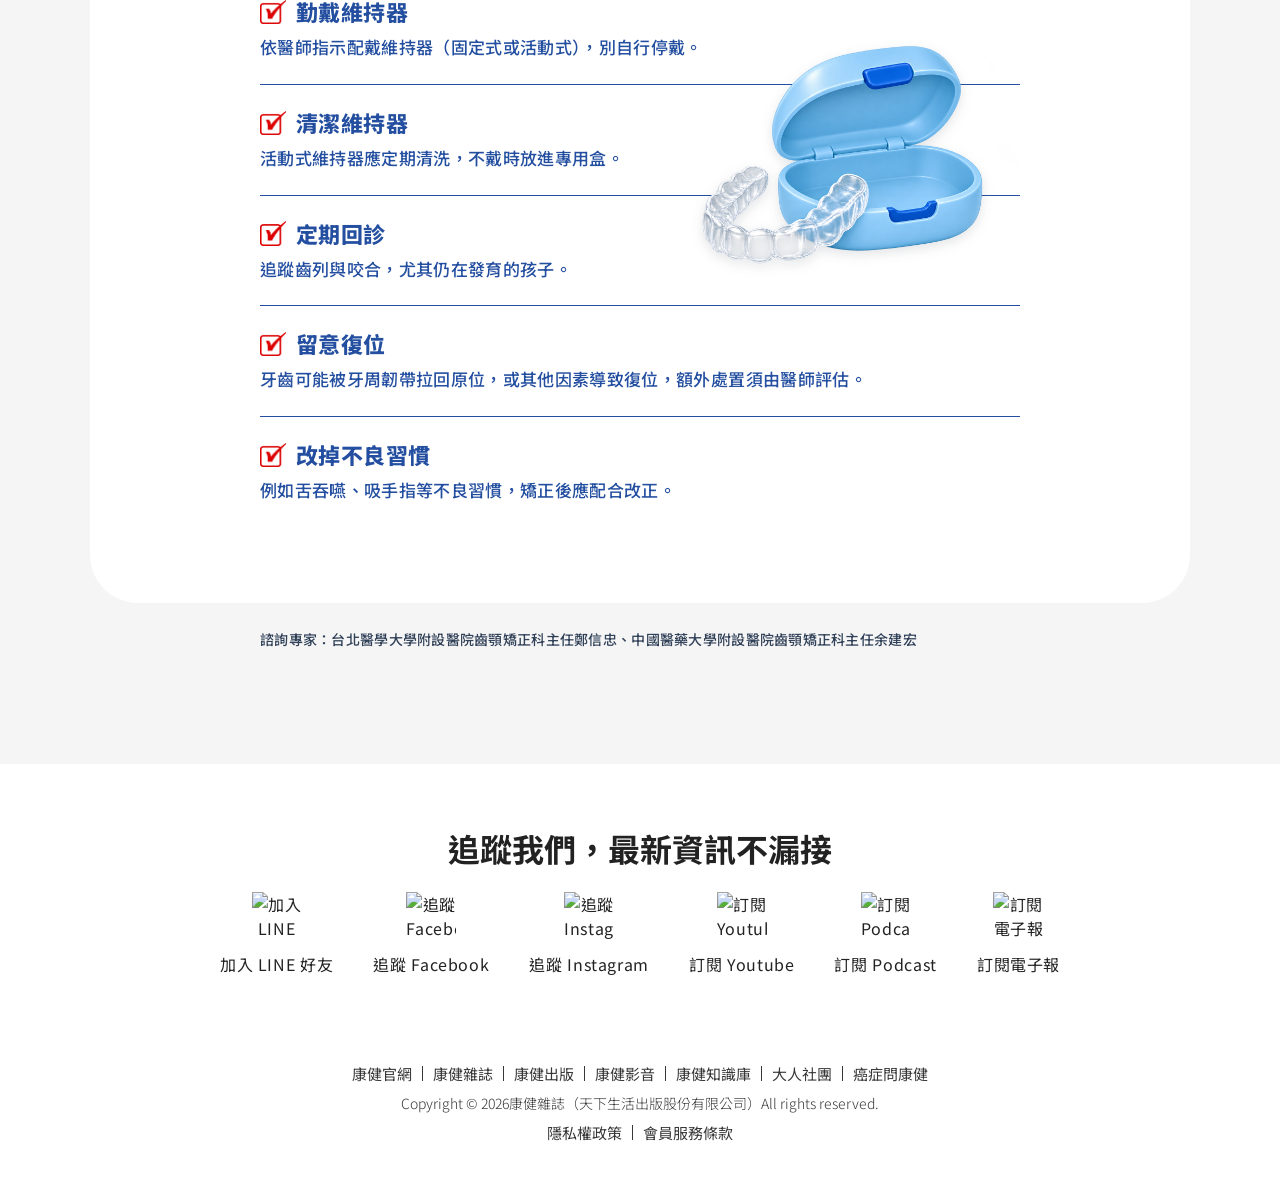
==== commit 104f12d9: "Refresh B mobile hero image and enlarge assessment card descriptions" ====
--- a/smile-rwd-B/index.html
+++ b/smile-rwd-B/index.html
@@ -18,7 +18,7 @@
   <!-- 載入外觀樣式表與動態效果表 -->
   <link rel="stylesheet" href="styles.css">
   <link rel="stylesheet" href="animations.css">
-  <link rel="stylesheet" href="responsive.css?v=b-card-back-copy-290">
+  <link rel="stylesheet" href="responsive.css?v=b-card-back-size-293">
 
   <style>
     /* 康健標準 Header 專屬樣式 */
@@ -170,7 +170,7 @@
       <main id="editorial-main-content">
         <section class="w-full">
           <div class="photo-hero photo-hero-b">
- <div class="photo-hero-media"><picture><source media="(max-width:639px)" srcset="./images/hero-photo-mobile.png?v=289"><img src="./images/hero-photo-cover-reference-v6.png?v=289" alt="女性手持放大鏡，凸顯整齊明亮的笑容" width="1671" height="941" fetchpriority="high" decoding="async"></picture></div>
+ <div class="photo-hero-media"><picture><source media="(max-width:639px)" srcset="./images/hero-photo-mobile.png?v=294"><img src="./images/hero-photo-cover-reference-v6.png?v=289" alt="女性手持放大鏡，凸顯整齊明亮的笑容" width="1671" height="941" fetchpriority="high" decoding="async"></picture></div>
  <div class="photo-hero-copy"><div class="photo-hero-copy-inner"><h1><span>矯正前<span class="b-hero-desktop-comma">，</span></span><span>先看懂代價</span></h1><p>打造完美笑容的安心法則</p></div></div>
  <button type="button" class="photo-hero-scroll" aria-label="捲動至內容"><svg viewBox="0 0 24 24" fill="none" stroke="currentColor" stroke-width="2" aria-hidden="true"><path d="m6 9 6 6 6-6"/></svg></button>
 </div>
--- a/smile-rwd-B/responsive.css
+++ b/smile-rwd-B/responsive.css
@@ -1515,11 +1515,11 @@
  width: 100%;
  margin: 0;
  text-align: center;
- font-size: clamp(15px, 4vw, 16px) !important;
+ font-size: clamp(16px, calc(4vw + 1px), 17px) !important;
  line-height: 1.5 !important;
 }
 @media (min-width: 640px) {
  #editorial-main-content #section-assessment .flip-grid .flip-back > .flip-back-description {
-  font-size: 18px !important;
- }
-}
+  font-size: 19px !important;
+ }
+}
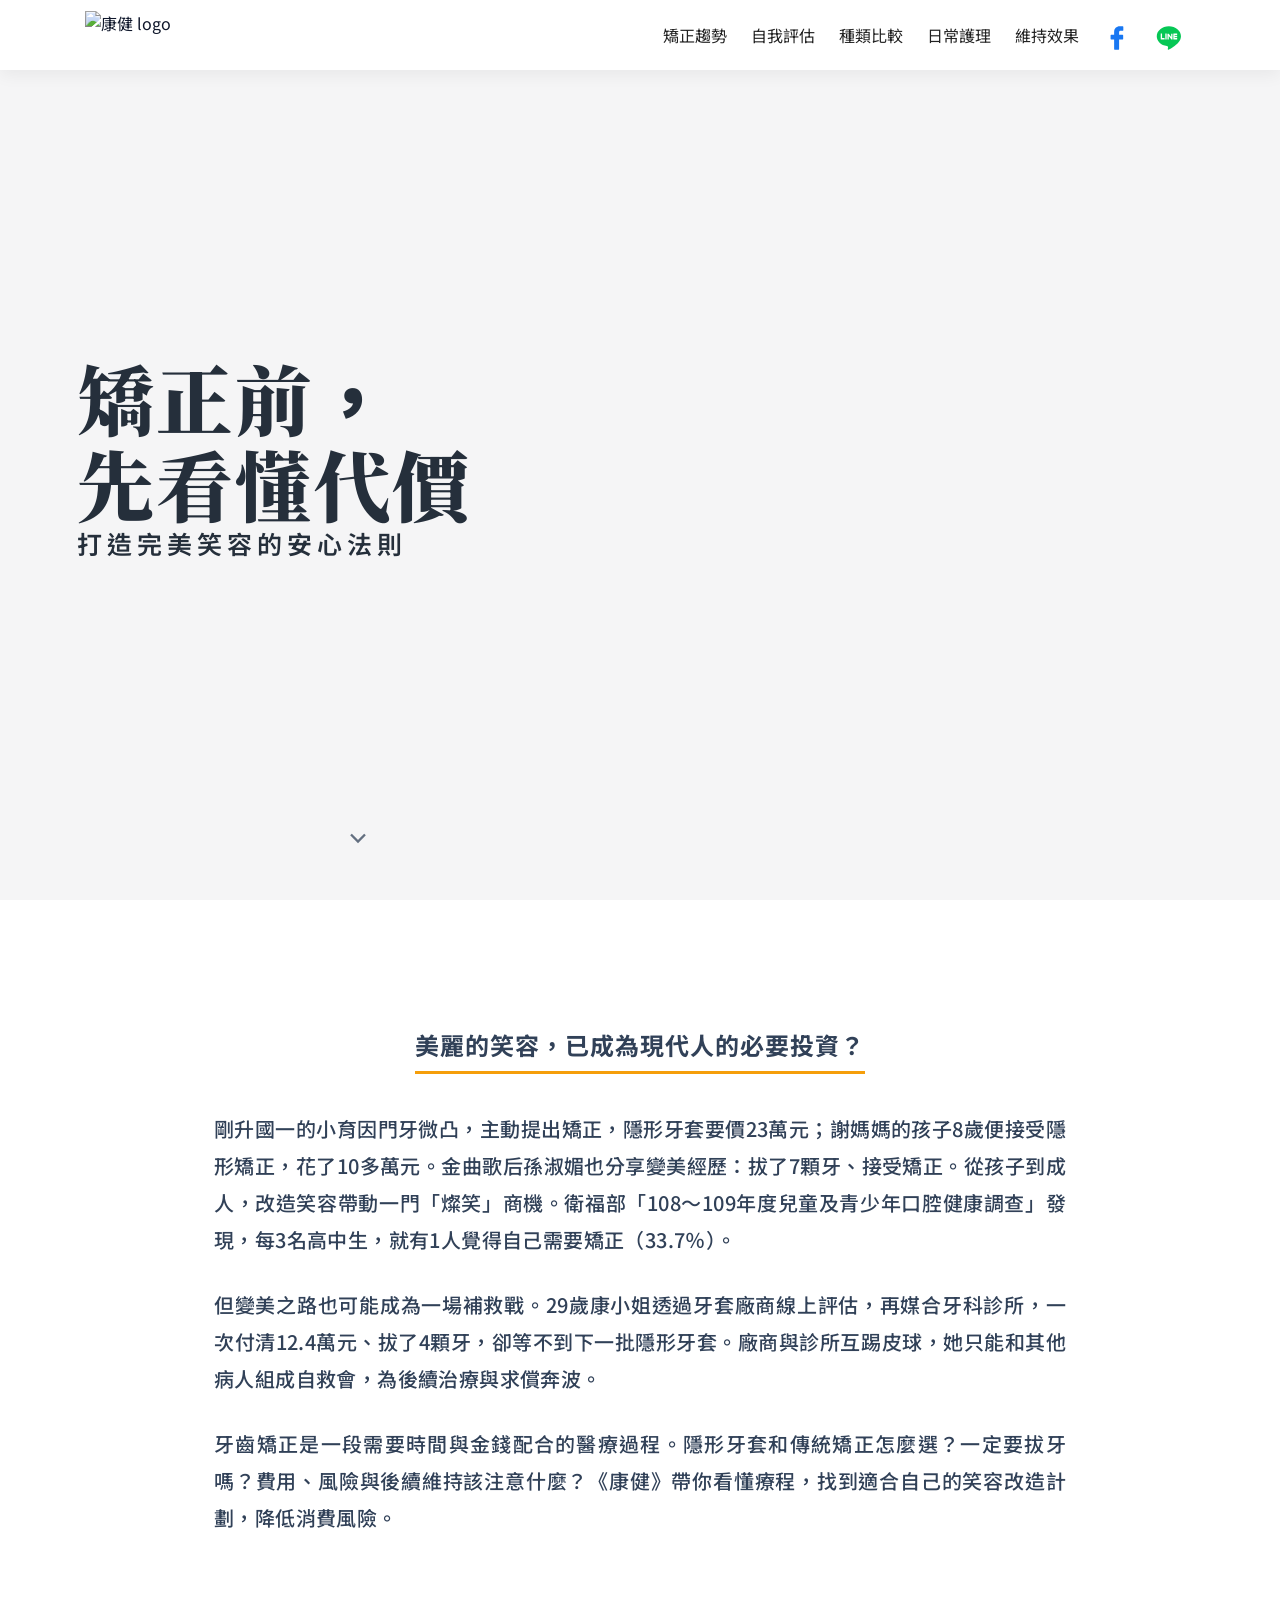
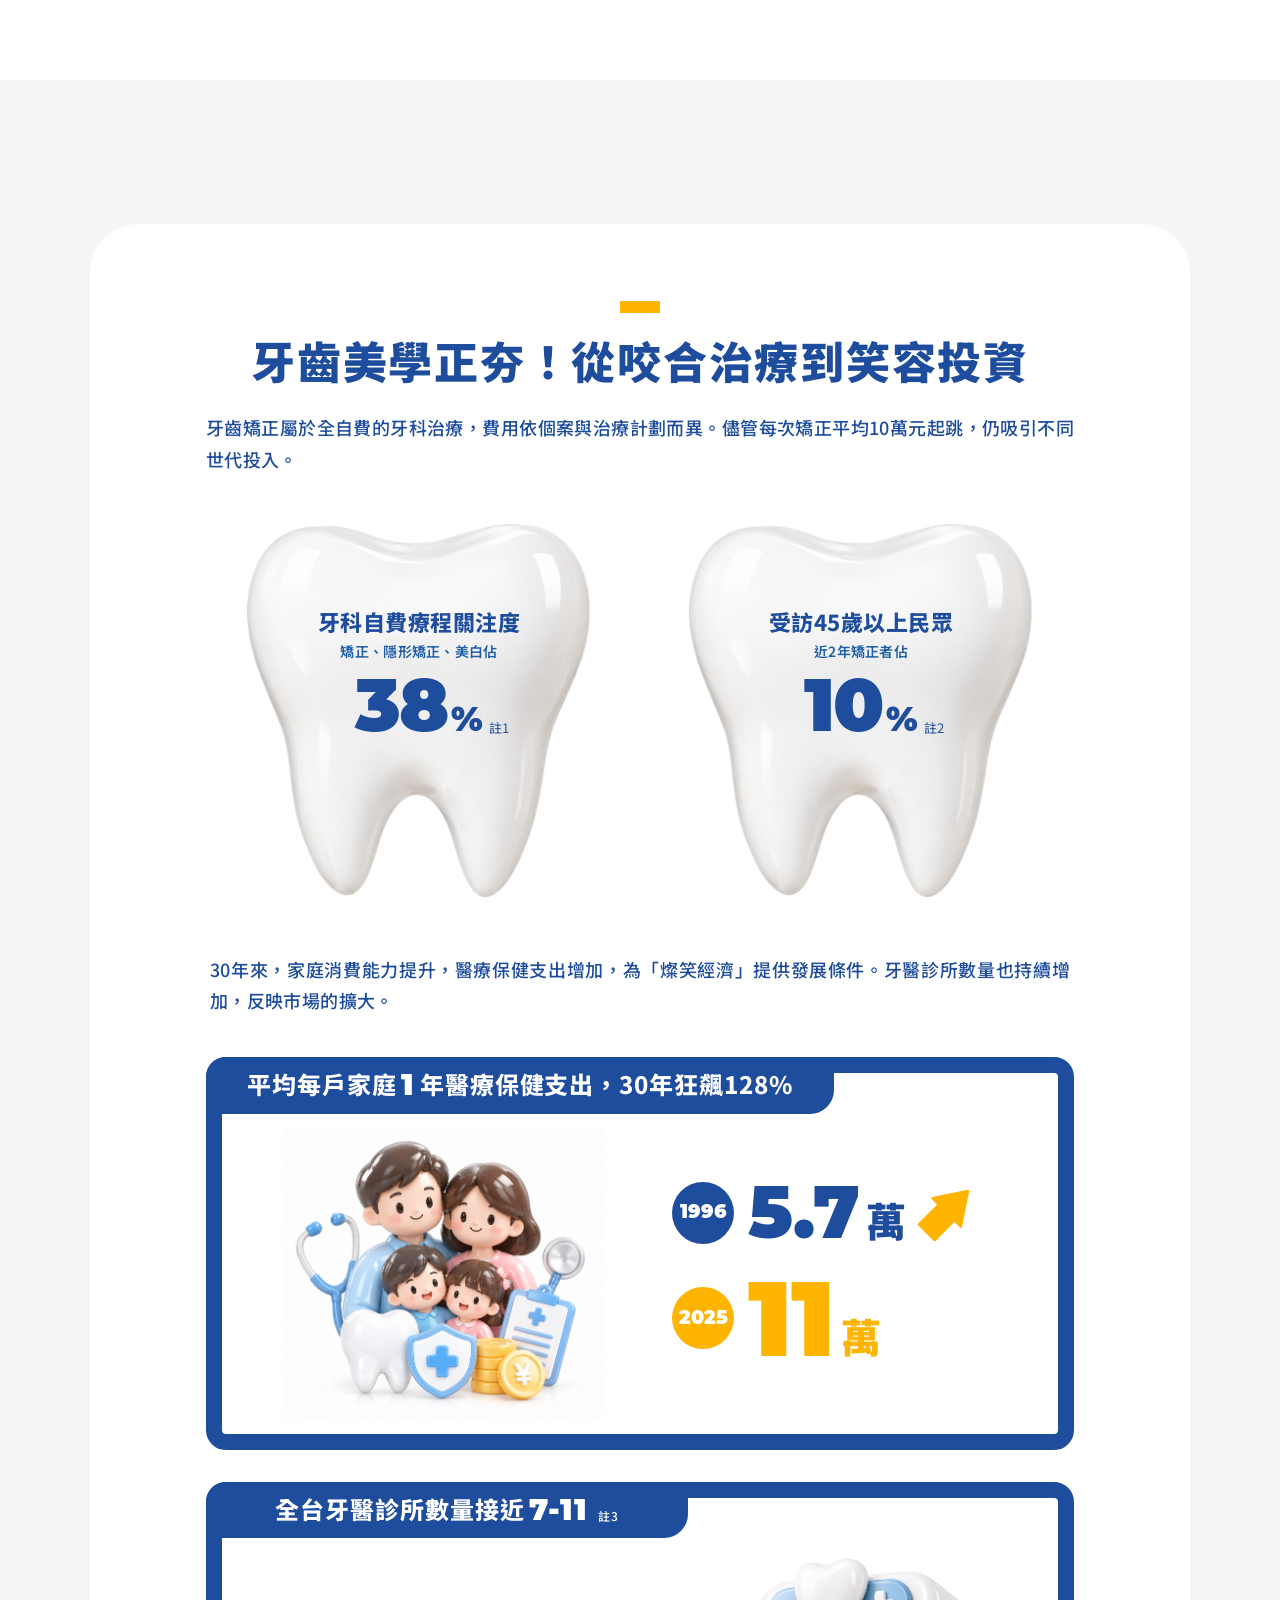
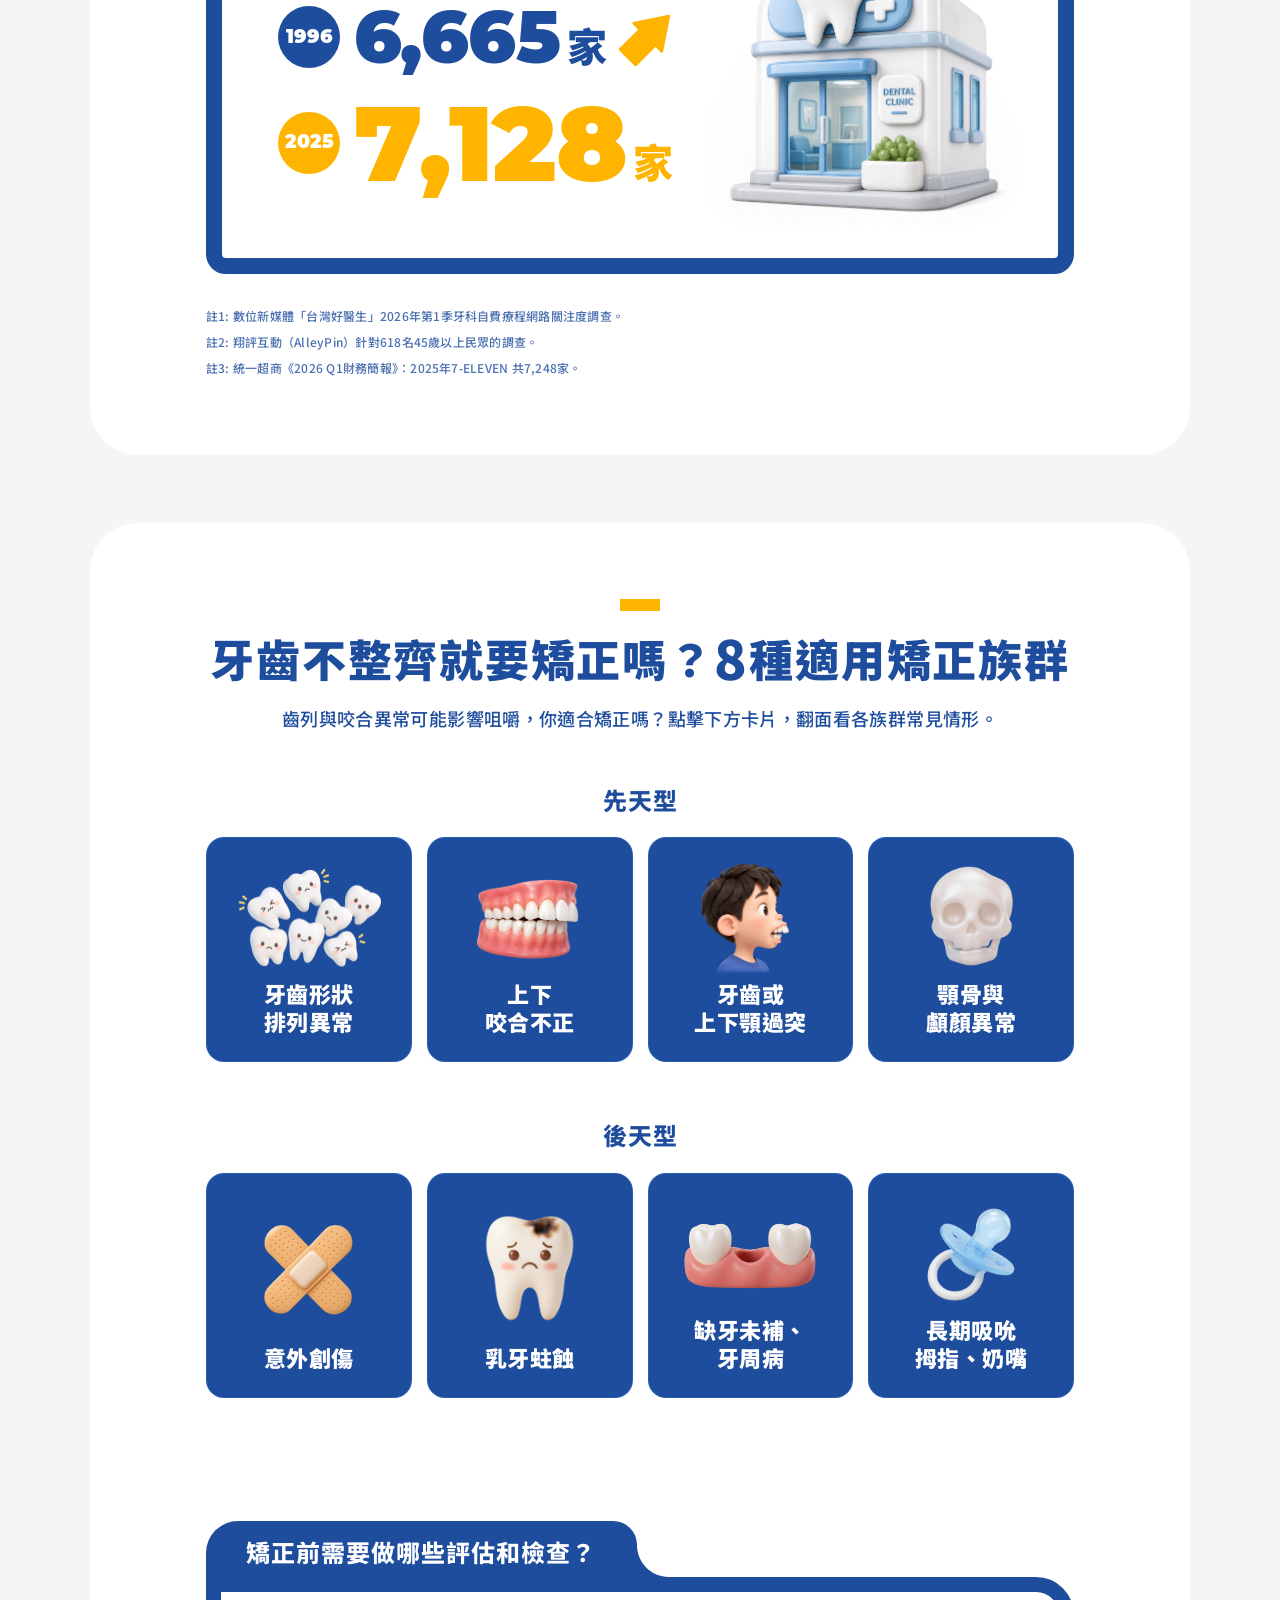
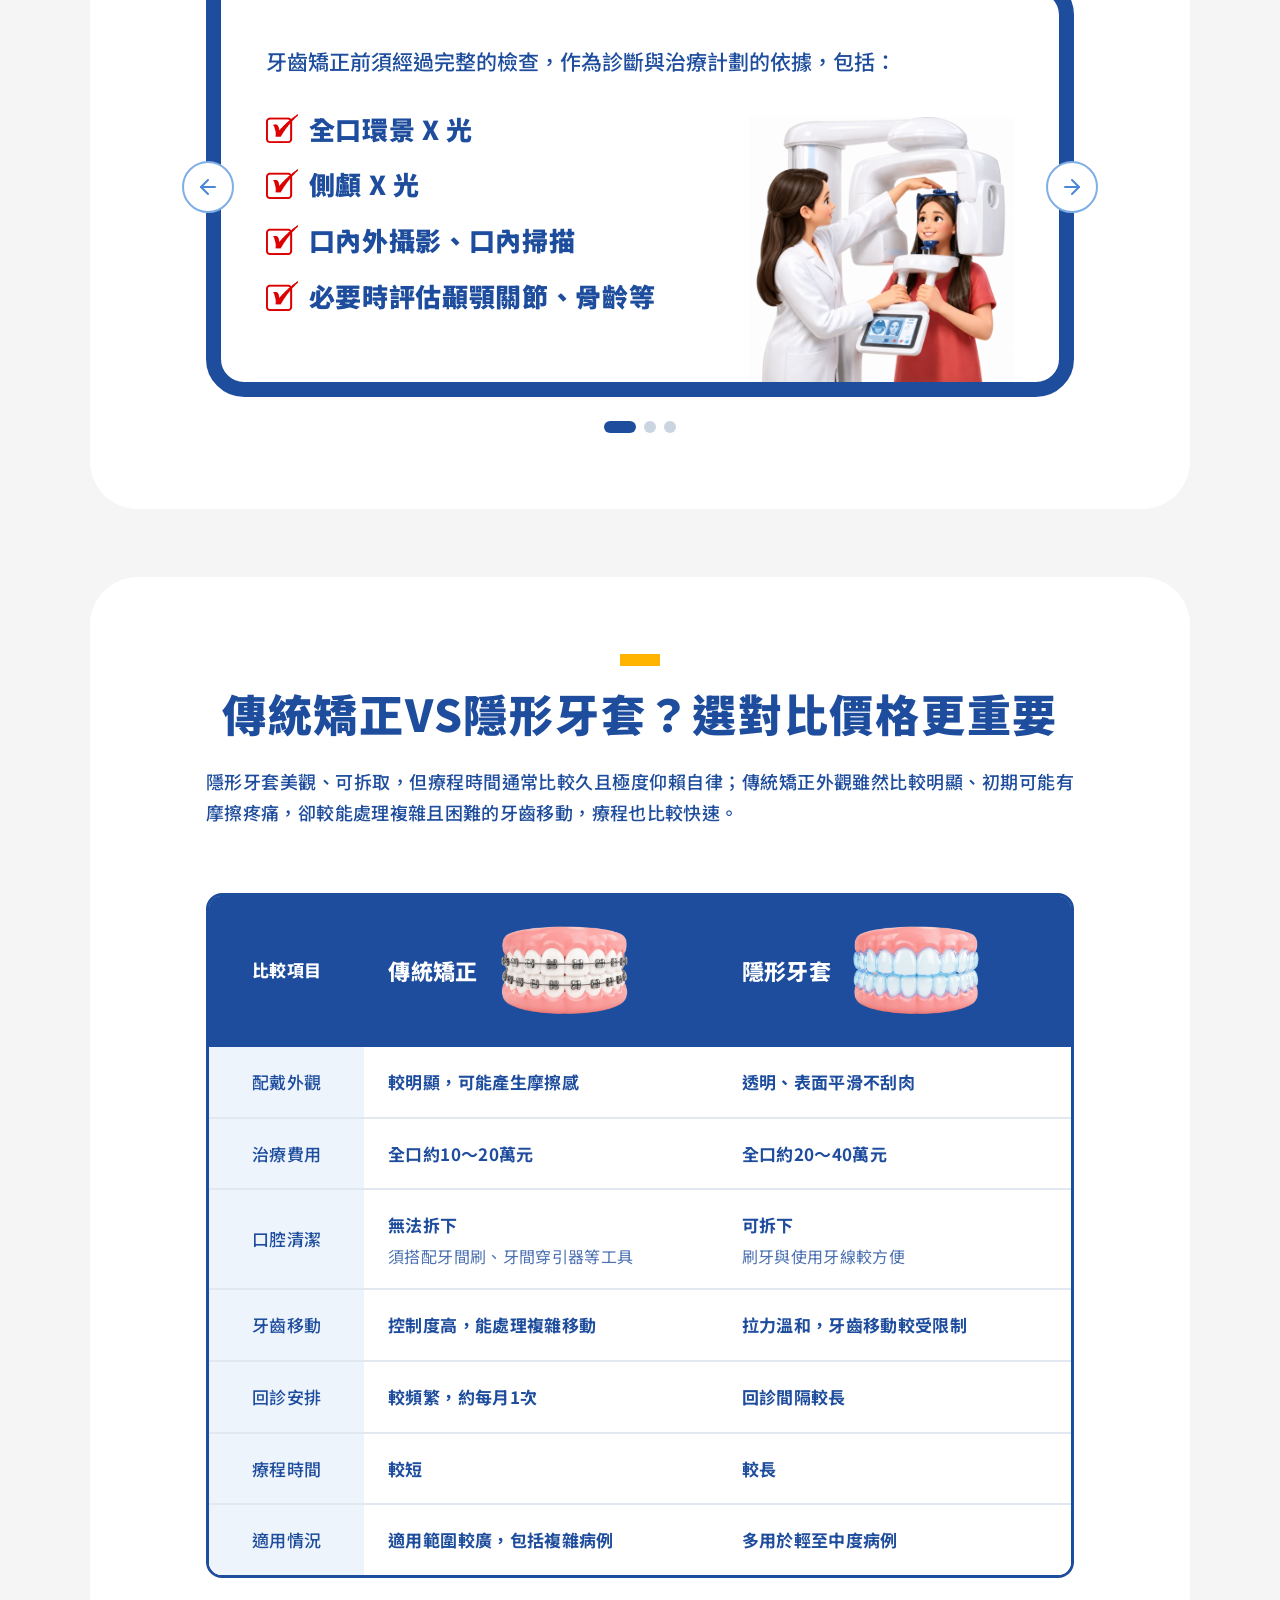
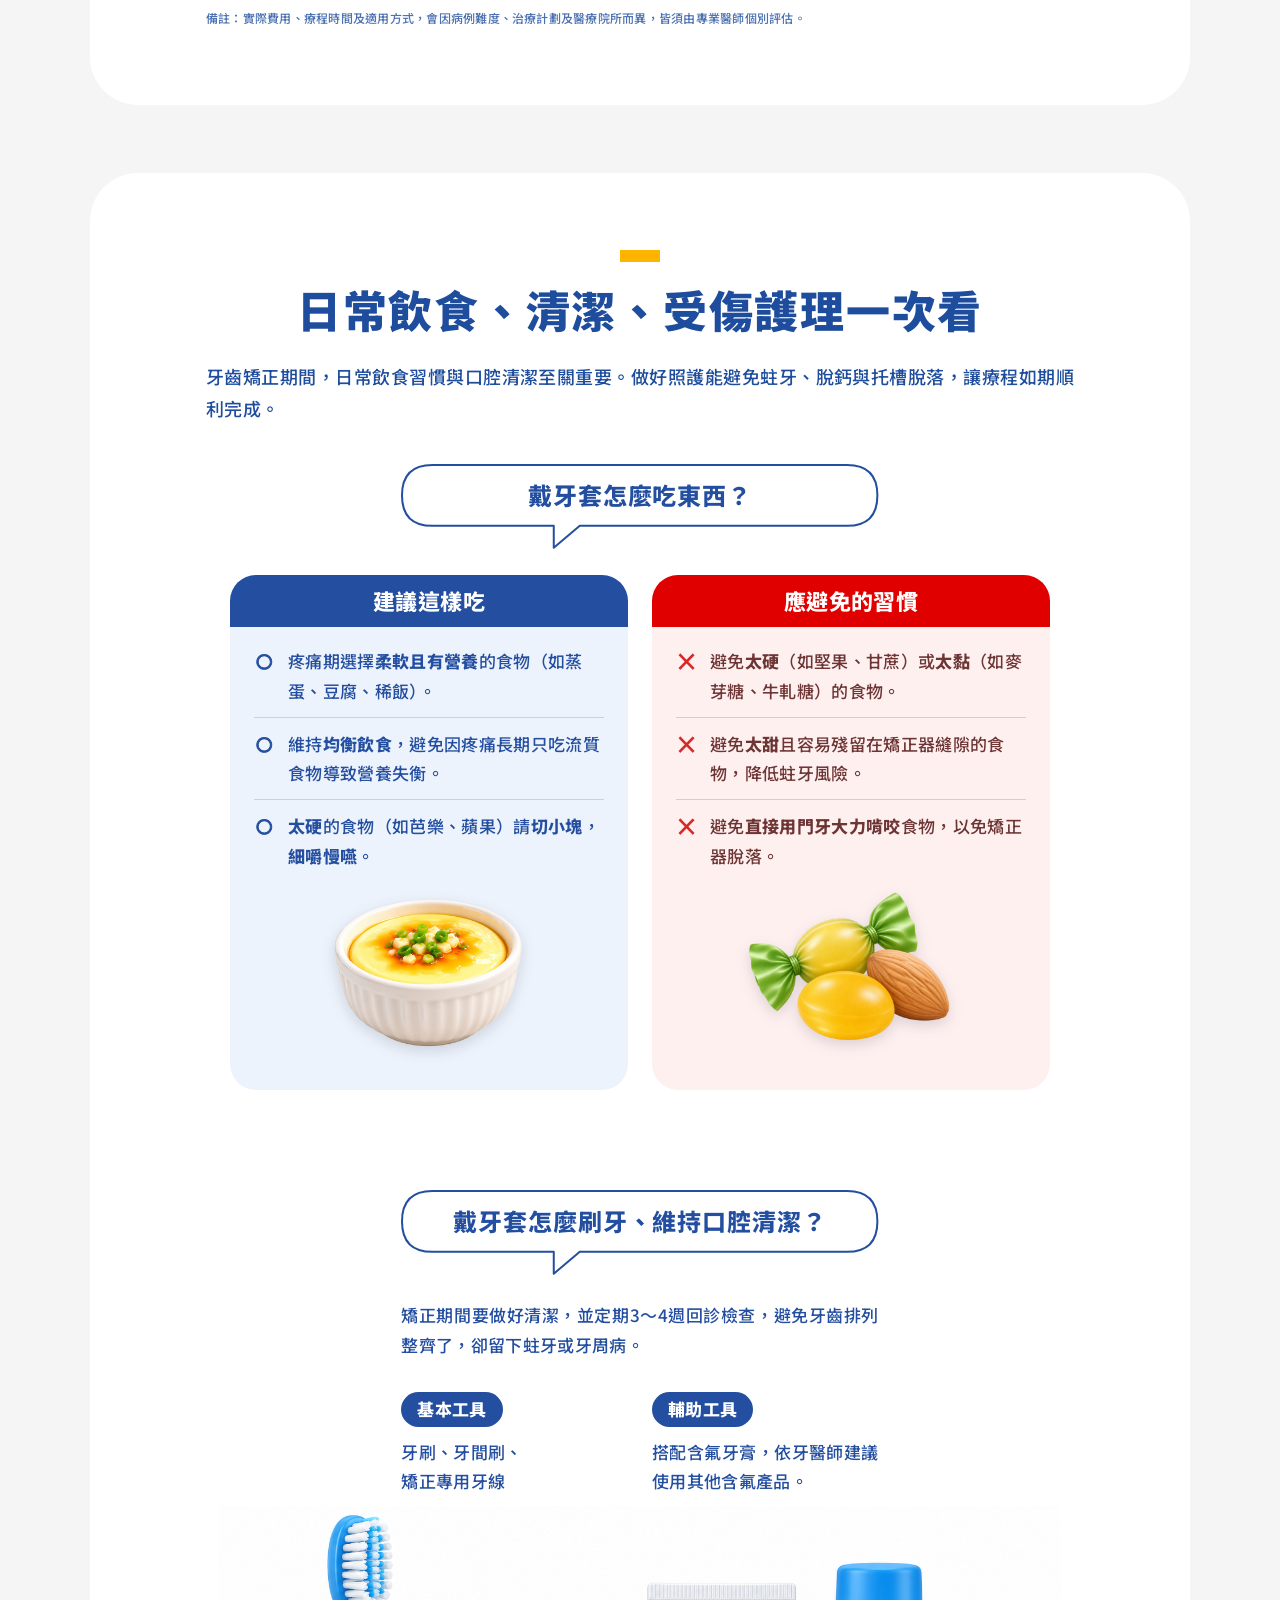
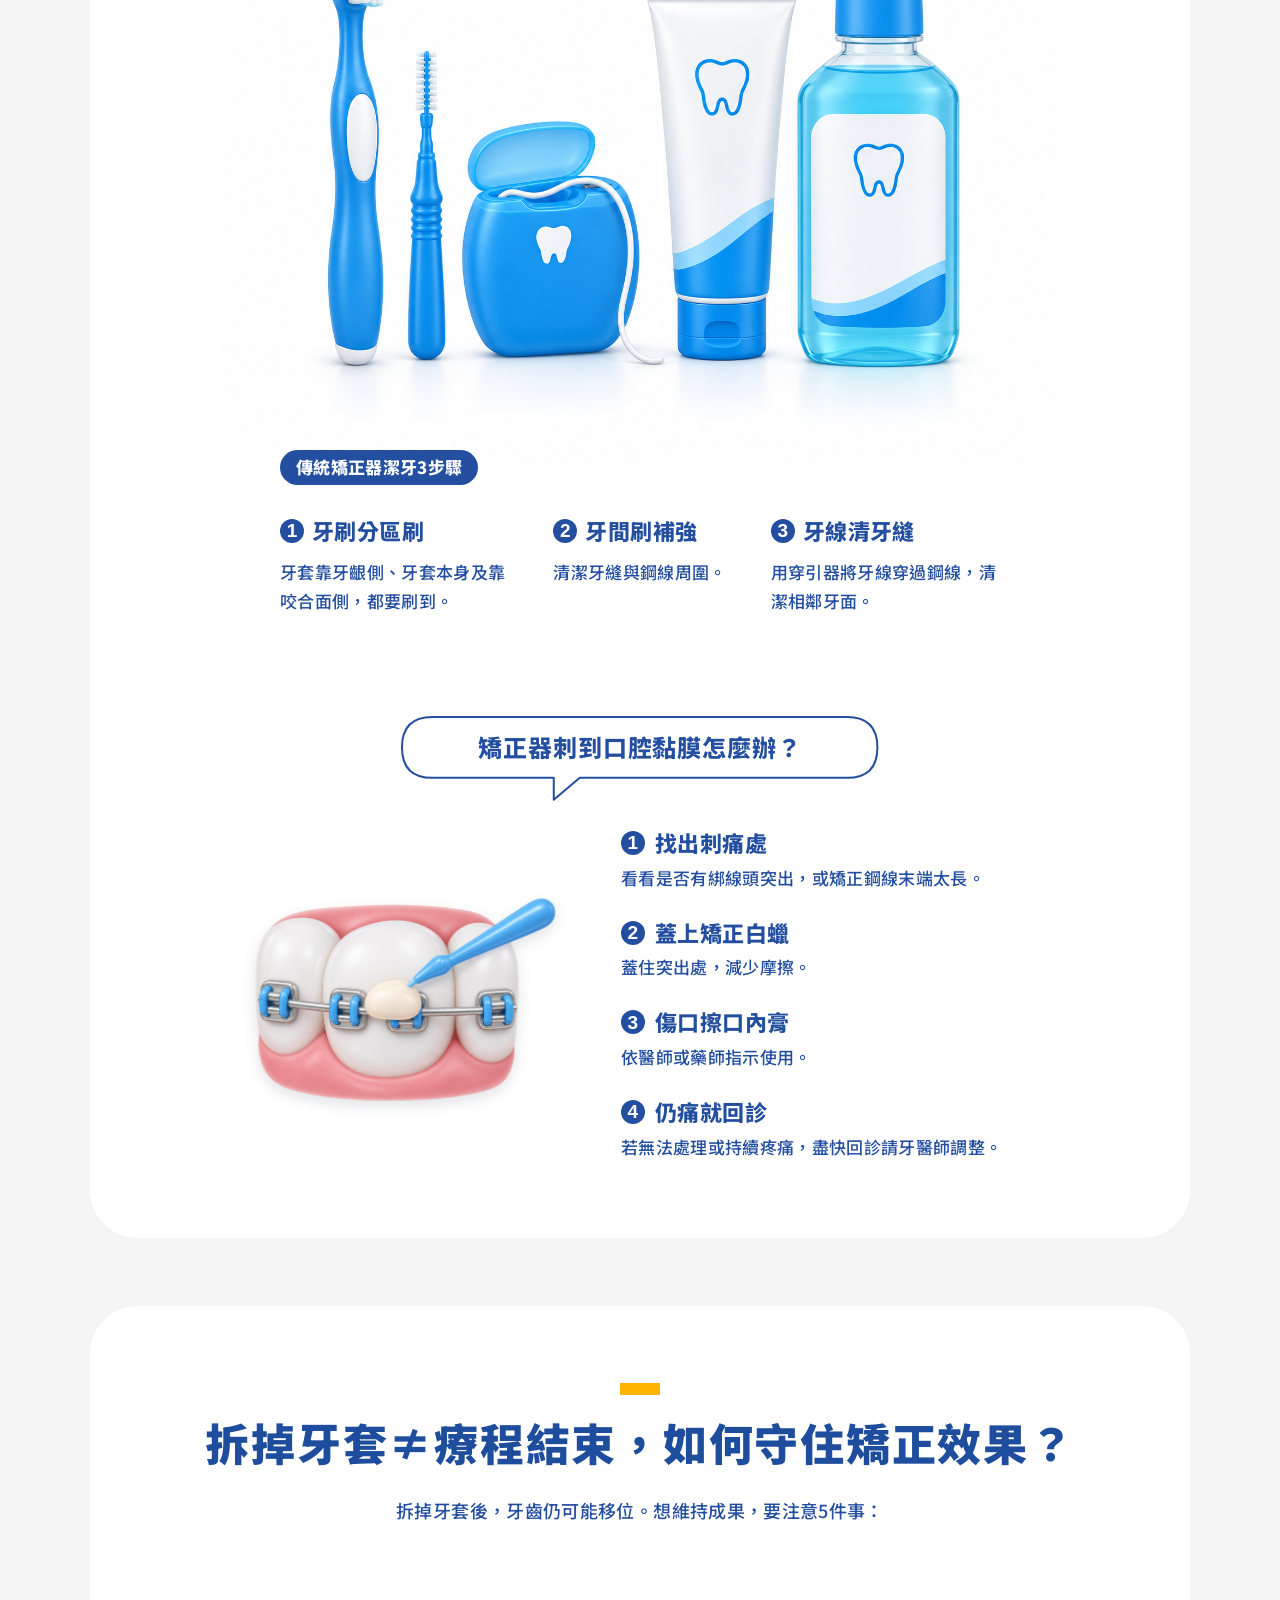
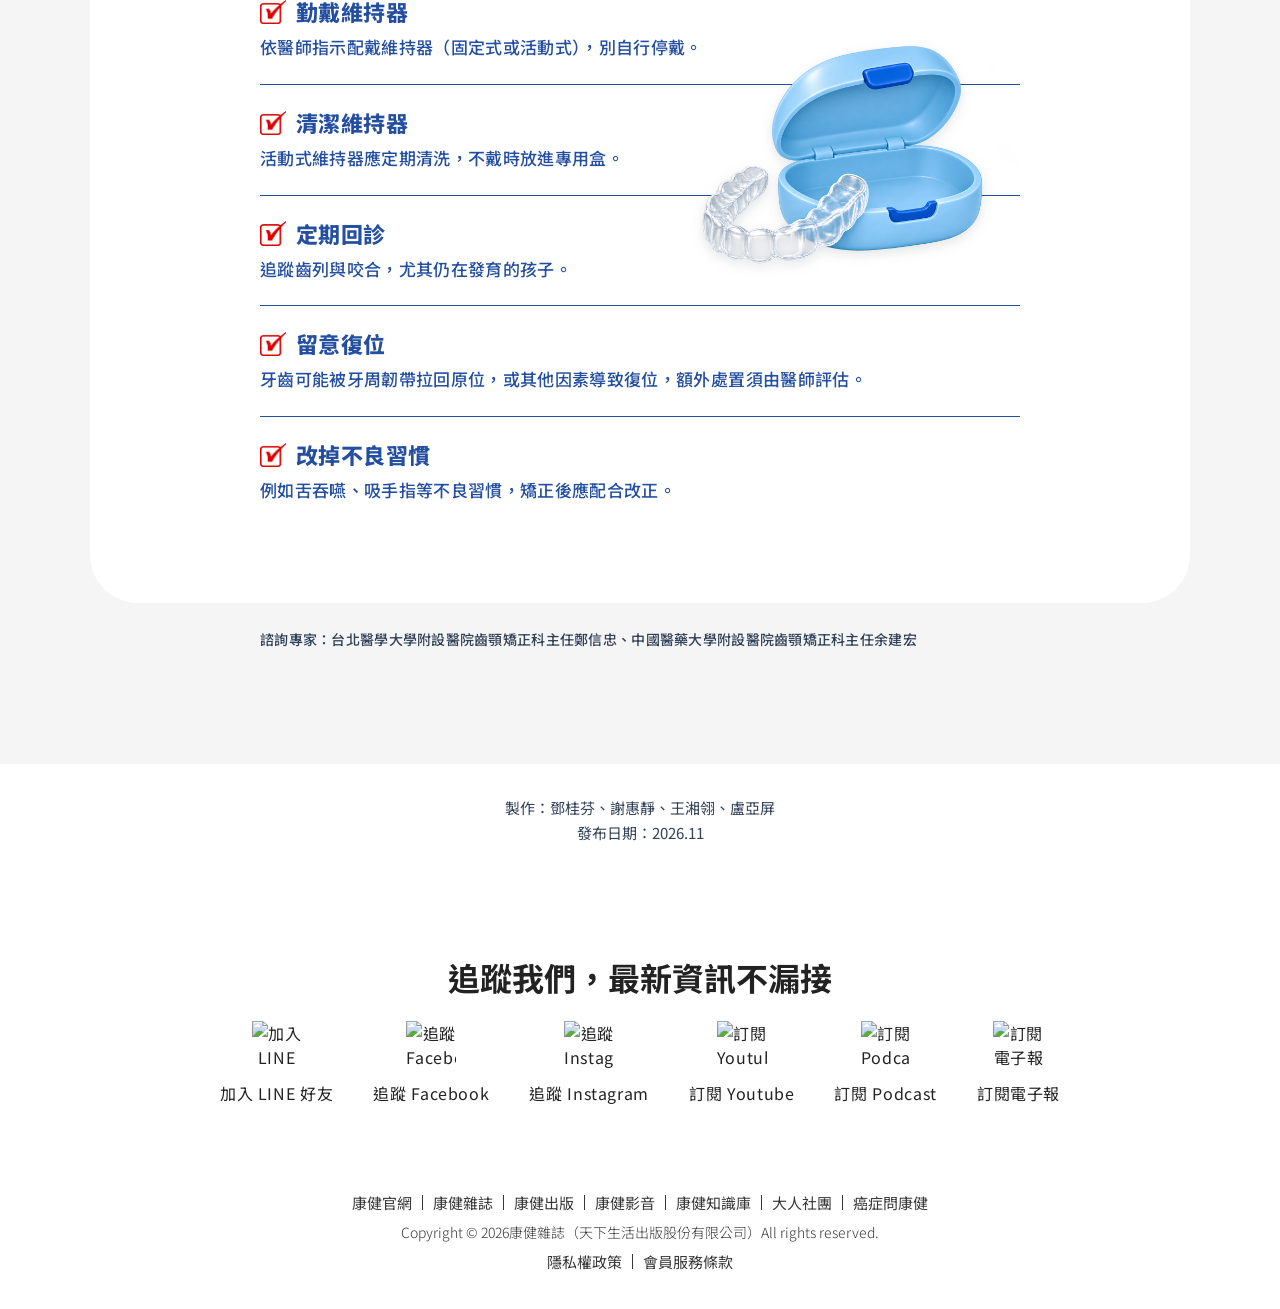
==== commit 6968fb87: "Bundle B site fonts and update publication metadata" ====
--- a/smile-rwd-B/index.html
+++ b/smile-rwd-B/index.html
@@ -3,22 +3,28 @@
 <head>
   <meta charset="UTF-8">
   <meta name="viewport" content="width=device-width, initial-scale=1.0">
-  <title>笑容改造計劃：牙齒矯正全指南</title>
-  <meta name="description" content="10萬元起跳的笑容投資！拆解傳統矯正與隱形牙套背後的金錢、時間、風險與回報。">
-  <meta property="og:title" content="笑容改造計劃：牙齒矯正全指南">
-  <meta property="og:description" content="10萬元起跳的笑容投資！拆解傳統矯正與隱形牙套背後的金錢、時間、風險與回報。">
-  <meta property="og:type" content="website">
-  <meta name="twitter:card" content="summary_large_image">
+  <title>矯正前，先看懂代價 打造完美笑容的安心法則｜康健雜誌</title>
+  <meta name="description" content="牙齒矯正是一段需要時間與金錢配合的醫療過程。隱形牙套和傳統矯正怎麼選？一定要拔牙嗎？費用、風險與後續維持該注意什麼？《康健》帶你看懂療程，找到適合自己的笑容改造計劃，降低消費風險。">
+  <meta name="keywords" content="牙齒矯正,牙齒矯正諮詢注意事項,牙齒矯正維持效果,牙齒矯正費用,牙齒矯正時間,牙齒矯正比較">
+  <meta property="og:url" content="https://web.commonhealth.com.tw/orthodontics-guide/index.html">
+    <meta property="og:type" content="article">
+  <meta property="og:title" content="矯正前，先看懂代價 打造完美笑容的安心法則｜康健雜誌">
+  <meta property="og:description" content="牙齒矯正是一段需要時間與金錢配合的醫療過程。隱形牙套和傳統矯正怎麼選？一定要拔牙嗎？費用、風險與後續維持該注意什麼？《康健》帶你看懂療程，找到適合自己的笑容改造計劃，降低消費風險。">
   
+  <meta property="og:image" content="https://web.commonhealth.com.tw/orthodontics-guide/1200X630.png">
+  <meta property="og:image:width" content="1200">
+  <meta property="og:image:height" content="630">
+  <meta property="og:image:alt" content="矯正前，先看懂代價 打造完美笑容的安心法則｜康健雜誌">
+  <meta property="og:site_name" content="康健雜誌">
+  <meta property="og:locale" content="zh_TW">
+
   <!-- Google Fonts 全套字體定義 (純黑體 Noto Sans TC) -->
-  <link rel="preconnect" href="https://fonts.googleapis.com">
-  <link rel="preconnect" href="https://fonts.gstatic.com" crossorigin>
-  <link href="https://fonts.googleapis.com/css2?family=Montserrat+Alternates:wght@400;500;600;700;800;900&family=Noto+Sans+TC:wght@300;400;500;600;700;800;900&family=Plus+Jakarta+Sans:wght@400;500;600;700;800&display=block" rel="stylesheet">
+  <link rel="stylesheet" href="./fonts/fonts.css?v=299">
   
   <!-- 載入外觀樣式表與動態效果表 -->
   <link rel="stylesheet" href="styles.css">
   <link rel="stylesheet" href="animations.css">
-  <link rel="stylesheet" href="responsive.css?v=b-card-back-size-293">
+  <link rel="stylesheet" href="responsive.css?v=b-production-credit-date-296">
 
   <style>
     /* 康健標準 Header 專屬樣式 */
@@ -117,7 +123,6 @@
   </style>
   <link rel="stylesheet" href="typography.css?v=editorial-intro-164">
   <link rel="stylesheet" href="hero-photo.css?v=b-mobile-title-up10-292">
-  <link href="https://fonts.googleapis.com/css2?family=Noto+Serif+TC:wght@900&amp;display=block&amp;text=%E7%9F%AF%E6%AD%A3%E5%89%8D%EF%BC%8C%E5%85%88%E7%9C%8B%E6%87%82%E4%BB%A3%E5%83%B9" rel="stylesheet">
 
   <script>document.documentElement.classList.add('fonts-pending');window.smileFontsReady=new Promise(function(resolve){window.resolveSmileFonts=resolve;});</script>
   <style>html.fonts-pending #root{opacity:0}#root{transition:opacity .18s ease-out}</style>
@@ -132,7 +137,7 @@
       <header id="ch-header">
         <div id="ch-container">
             <h1>
-                <a href="/"><img class="logo" src="https://web.commonhealth.com.tw/assets/global/image/CH-logo-w.svg" alt="康健 logo" /></a>
+                <a href="https://www.commonhealth.com.tw/"><img class="logo" src="https://web.commonhealth.com.tw/assets/global/image/CH-logo-w.svg" alt="康健 logo" /></a>
             </h1>
             <button id="ch-button-toggle" type="button" aria-label="開啟導覽選單" aria-controls="ch-nav-wrap" aria-expanded="false"><span></span></button>
             <ul id="ch-nav-wrap">
@@ -504,6 +509,7 @@
 <p class="expert-credit expert-credit-desktop type-normalized" data-type="note">諮詢專家：台北醫學大學附設醫院齒顎矯正科主任鄭信忠、中國醫藥大學附設醫院齒顎矯正科主任余建宏</p></section>
 
         </div>
+        <p class="production-credit">製作：鄧桂芬、謝惠靜、王湘翎、盧亞屏<br>發布日期：2026.11</p>
       </main>
 
       <!-- 康健標準社群追蹤區塊 -->
@@ -574,7 +580,7 @@
   </div>
 
   <!-- JavaScript 互動腳本 (含漢堡選單、平滑錨點捲動、卡片翻轉、無阻礙輪播與數字累加動畫) -->
-  <script src="interactions.js?v=remove-progress-156" defer></script>
+  <script src="interactions.js?v=b-official-facebook-share-298" defer></script>
 <script src="hero-entrance.js?v=b-mobile-entrance-291" defer></script>
 </body>
 </html>
--- a/smile-rwd-B/fonts/fonts.css
+++ b/smile-rwd-B/fonts/fonts.css
@@ -0,0 +1,71 @@
+@font-face {
+  font-family: "Noto Sans TC";
+  src: url("./NotoSansTC.woff2") format("woff2");
+  font-style: normal;
+  font-weight: 100 900;
+  font-display: swap;
+}
+
+@font-face {
+  font-family: "Noto Serif TC";
+  src: url("./NotoSerifTC.woff2") format("woff2");
+  font-style: normal;
+  font-weight: 900;
+  font-display: swap;
+}
+
+@font-face {
+  font-family: "Plus Jakarta Sans";
+  src: url("./PlusJakartaSans.woff2") format("woff2");
+  font-style: normal;
+  font-weight: 200 800;
+  font-display: swap;
+}
+
+@font-face {
+  font-family: "Montserrat Alternates";
+  src: url("./MontserratAlternates-Regular.woff2") format("woff2");
+  font-style: normal;
+  font-weight: 400;
+  font-display: swap;
+}
+
+@font-face {
+  font-family: "Montserrat Alternates";
+  src: url("./MontserratAlternates-Medium.woff2") format("woff2");
+  font-style: normal;
+  font-weight: 500;
+  font-display: swap;
+}
+
+@font-face {
+  font-family: "Montserrat Alternates";
+  src: url("./MontserratAlternates-SemiBold.woff2") format("woff2");
+  font-style: normal;
+  font-weight: 600;
+  font-display: swap;
+}
+
+@font-face {
+  font-family: "Montserrat Alternates";
+  src: url("./MontserratAlternates-Bold.woff2") format("woff2");
+  font-style: normal;
+  font-weight: 700;
+  font-display: swap;
+}
+
+@font-face {
+  font-family: "Montserrat Alternates";
+  src: url("./MontserratAlternates-ExtraBold.woff2") format("woff2");
+  font-style: normal;
+  font-weight: 800;
+  font-display: swap;
+}
+
+@font-face {
+  font-family: "Montserrat Alternates";
+  src: url("./MontserratAlternates-Black.woff2") format("woff2");
+  font-style: normal;
+  font-weight: 900;
+  font-display: swap;
+}
--- a/smile-rwd-B/responsive.css
+++ b/smile-rwd-B/responsive.css
@@ -1523,3 +1523,13 @@
   font-size: 19px !important;
  }
 }
+
+#editorial-main-content > .production-credit {
+ margin: 0;
+ padding: 32px 20px 48px;
+ background: #fff;
+ color: var(--color-slate-700, #334155);
+ font-size: 15px;
+ line-height: 1.65;
+ text-align: center;
+}
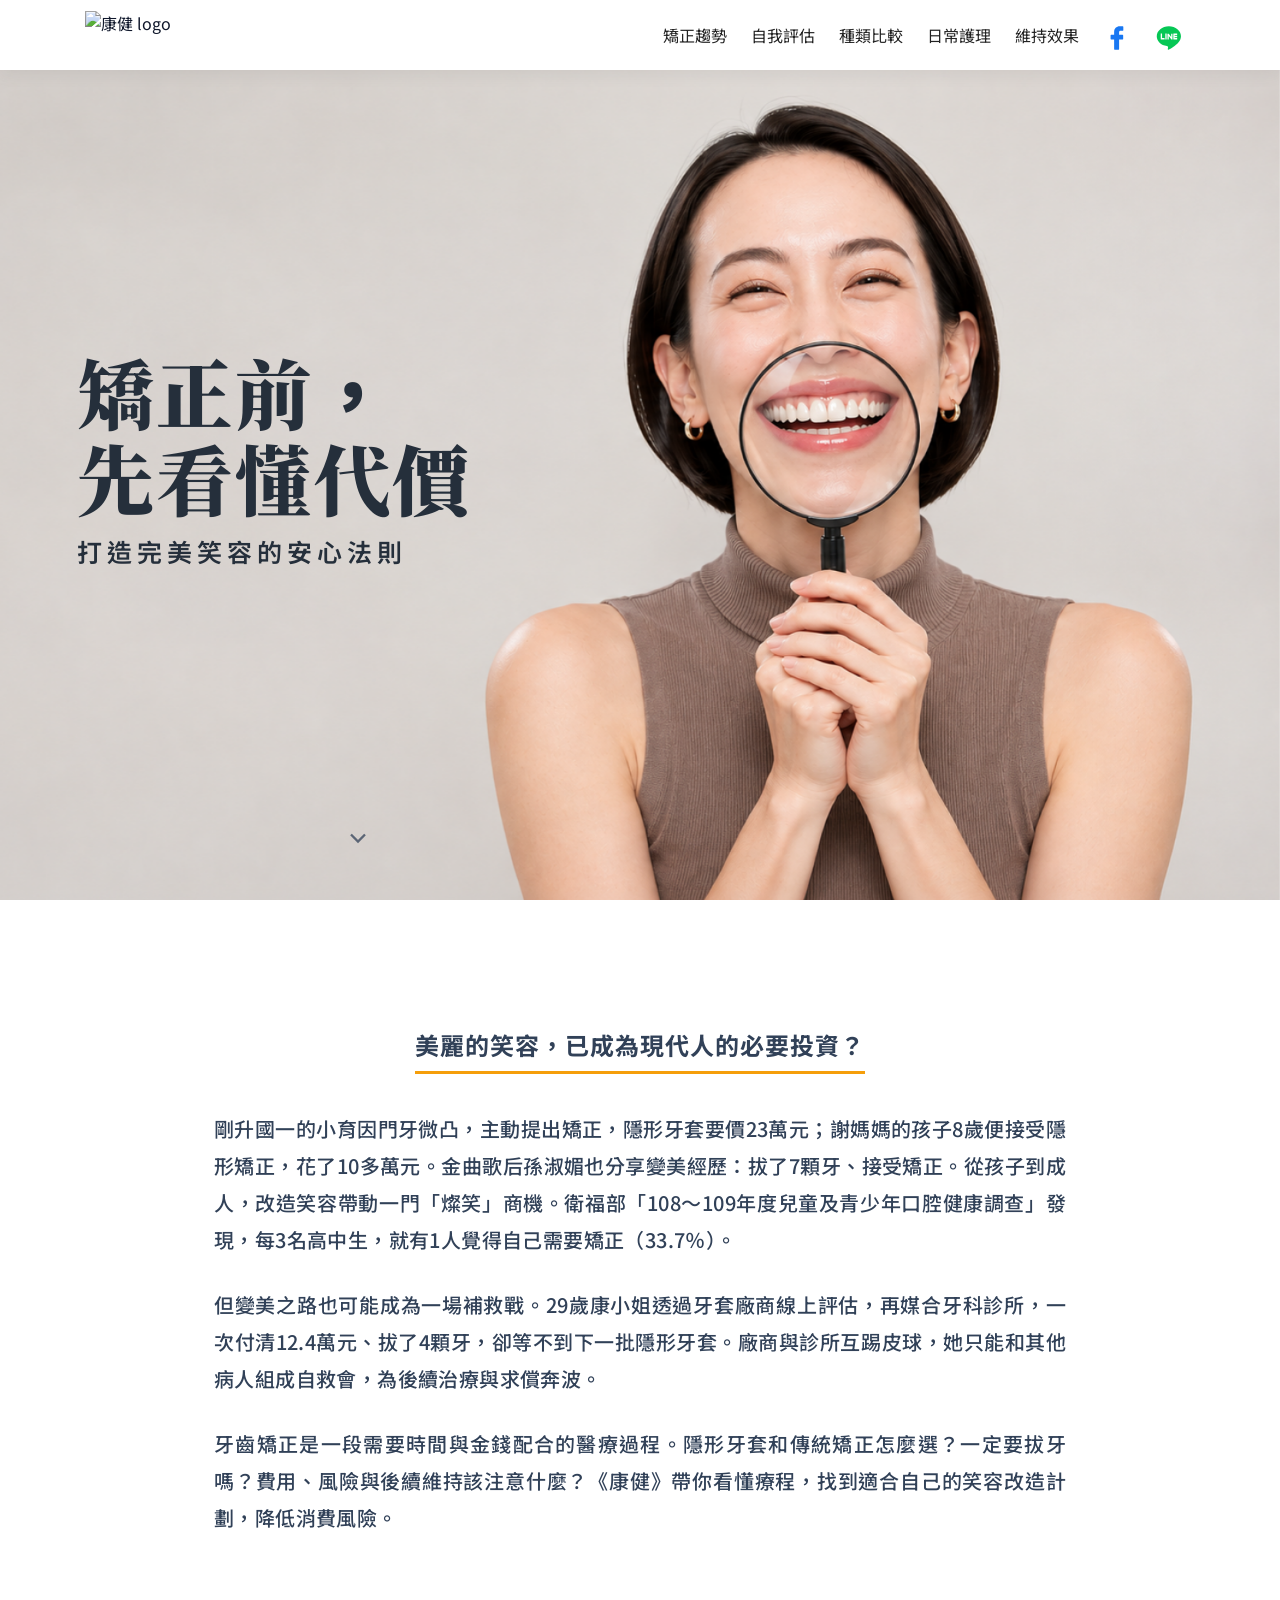
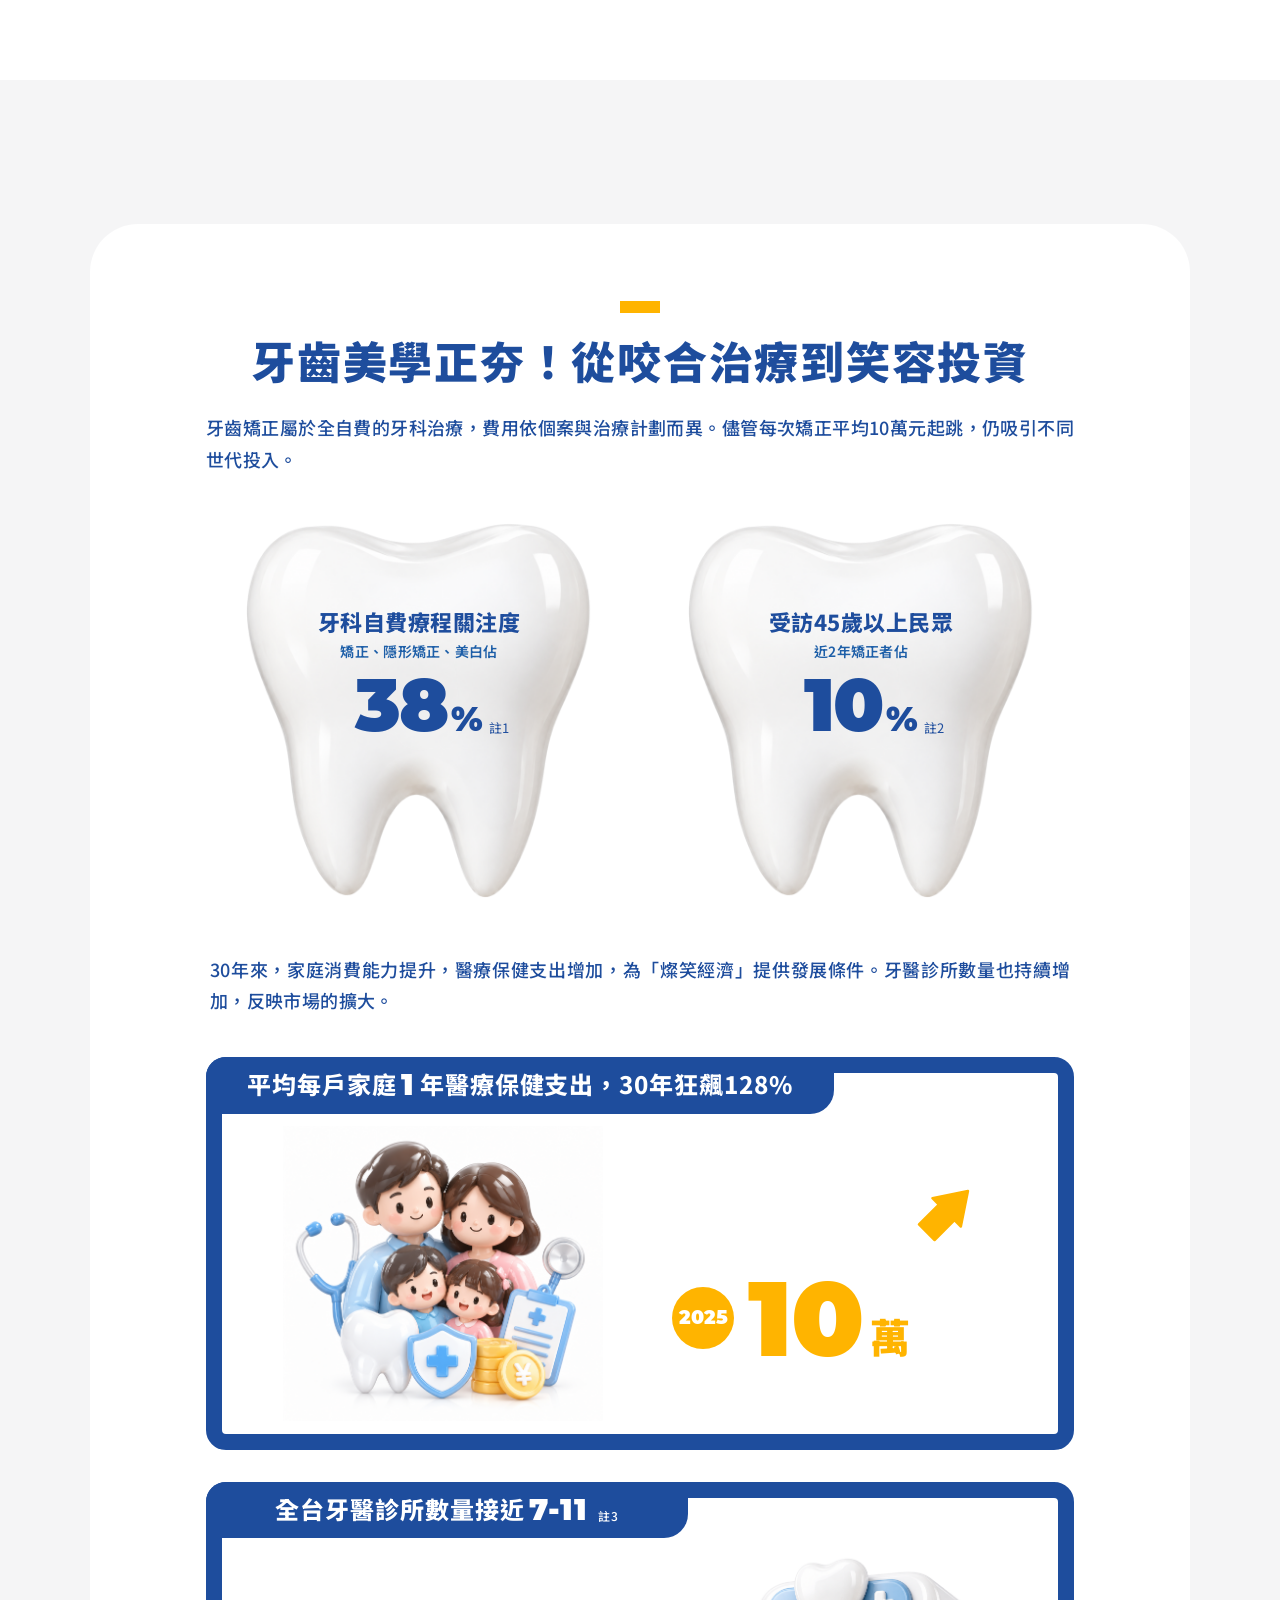
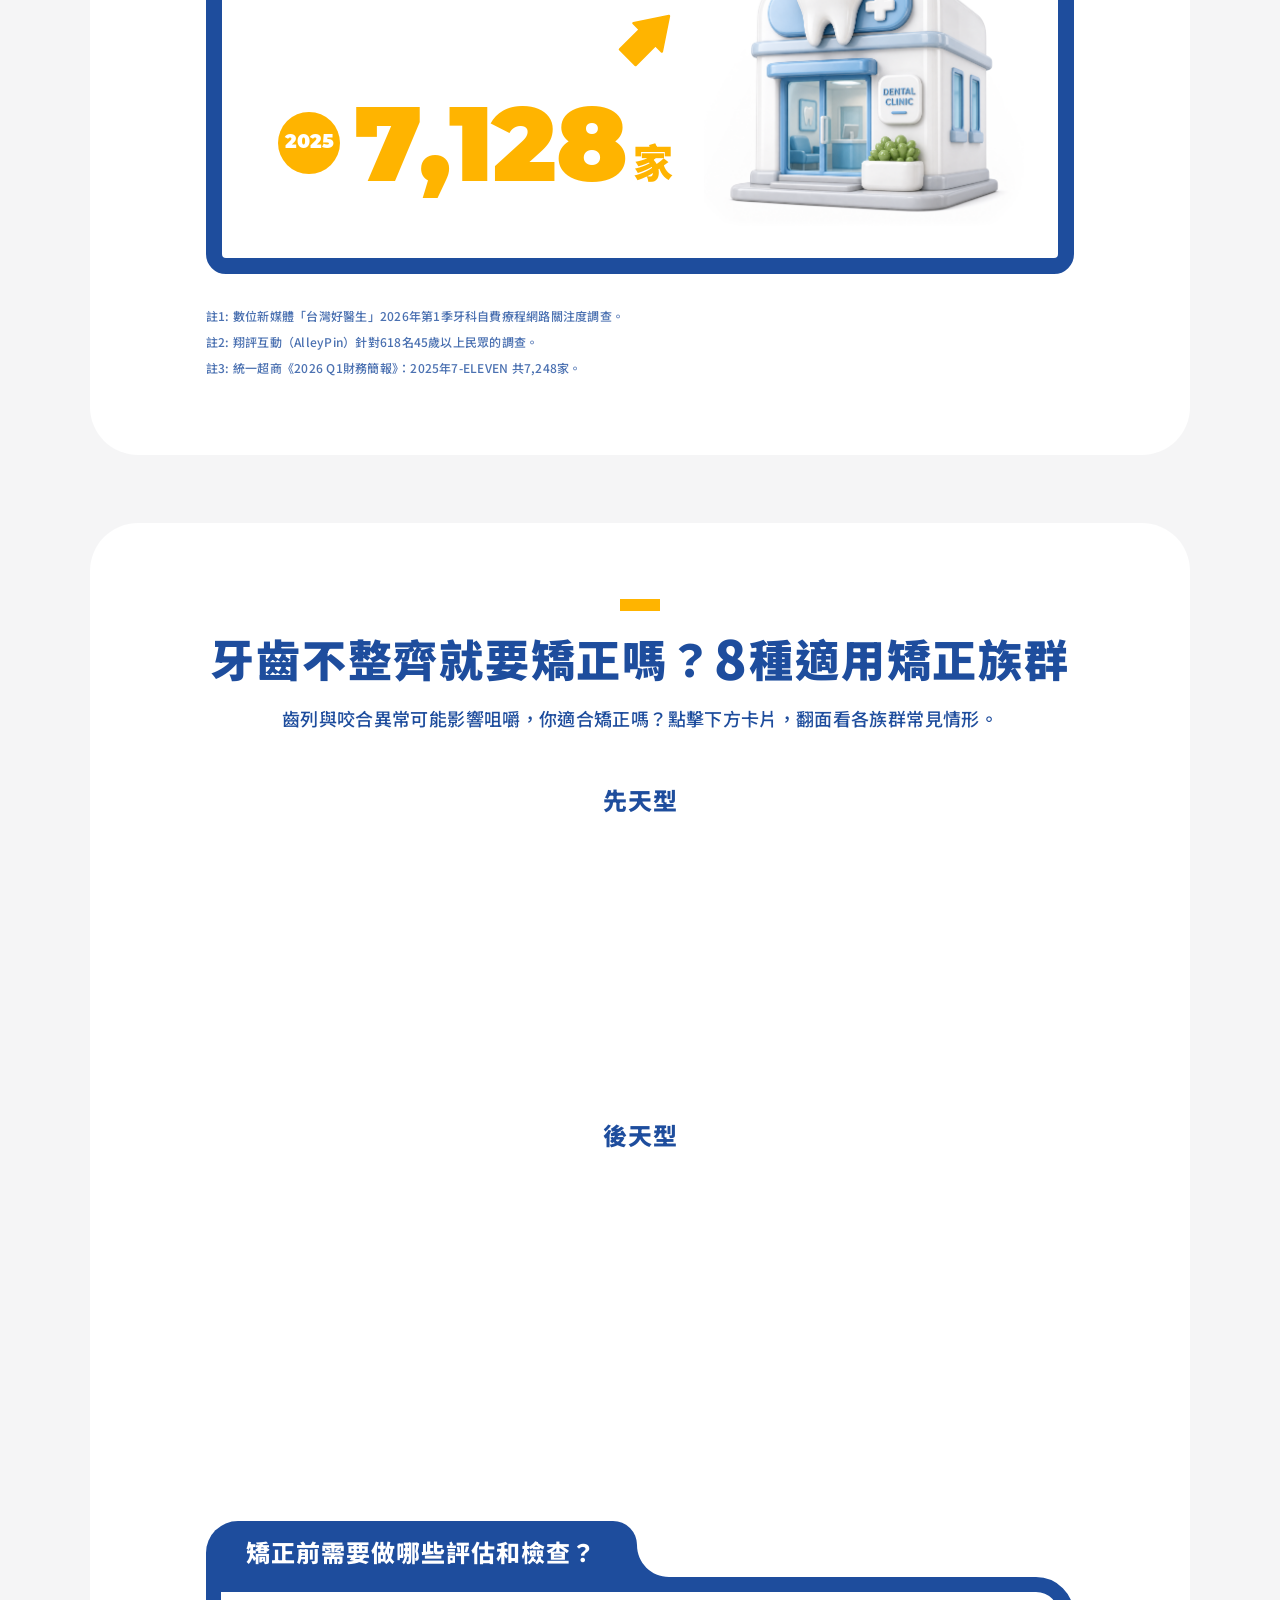
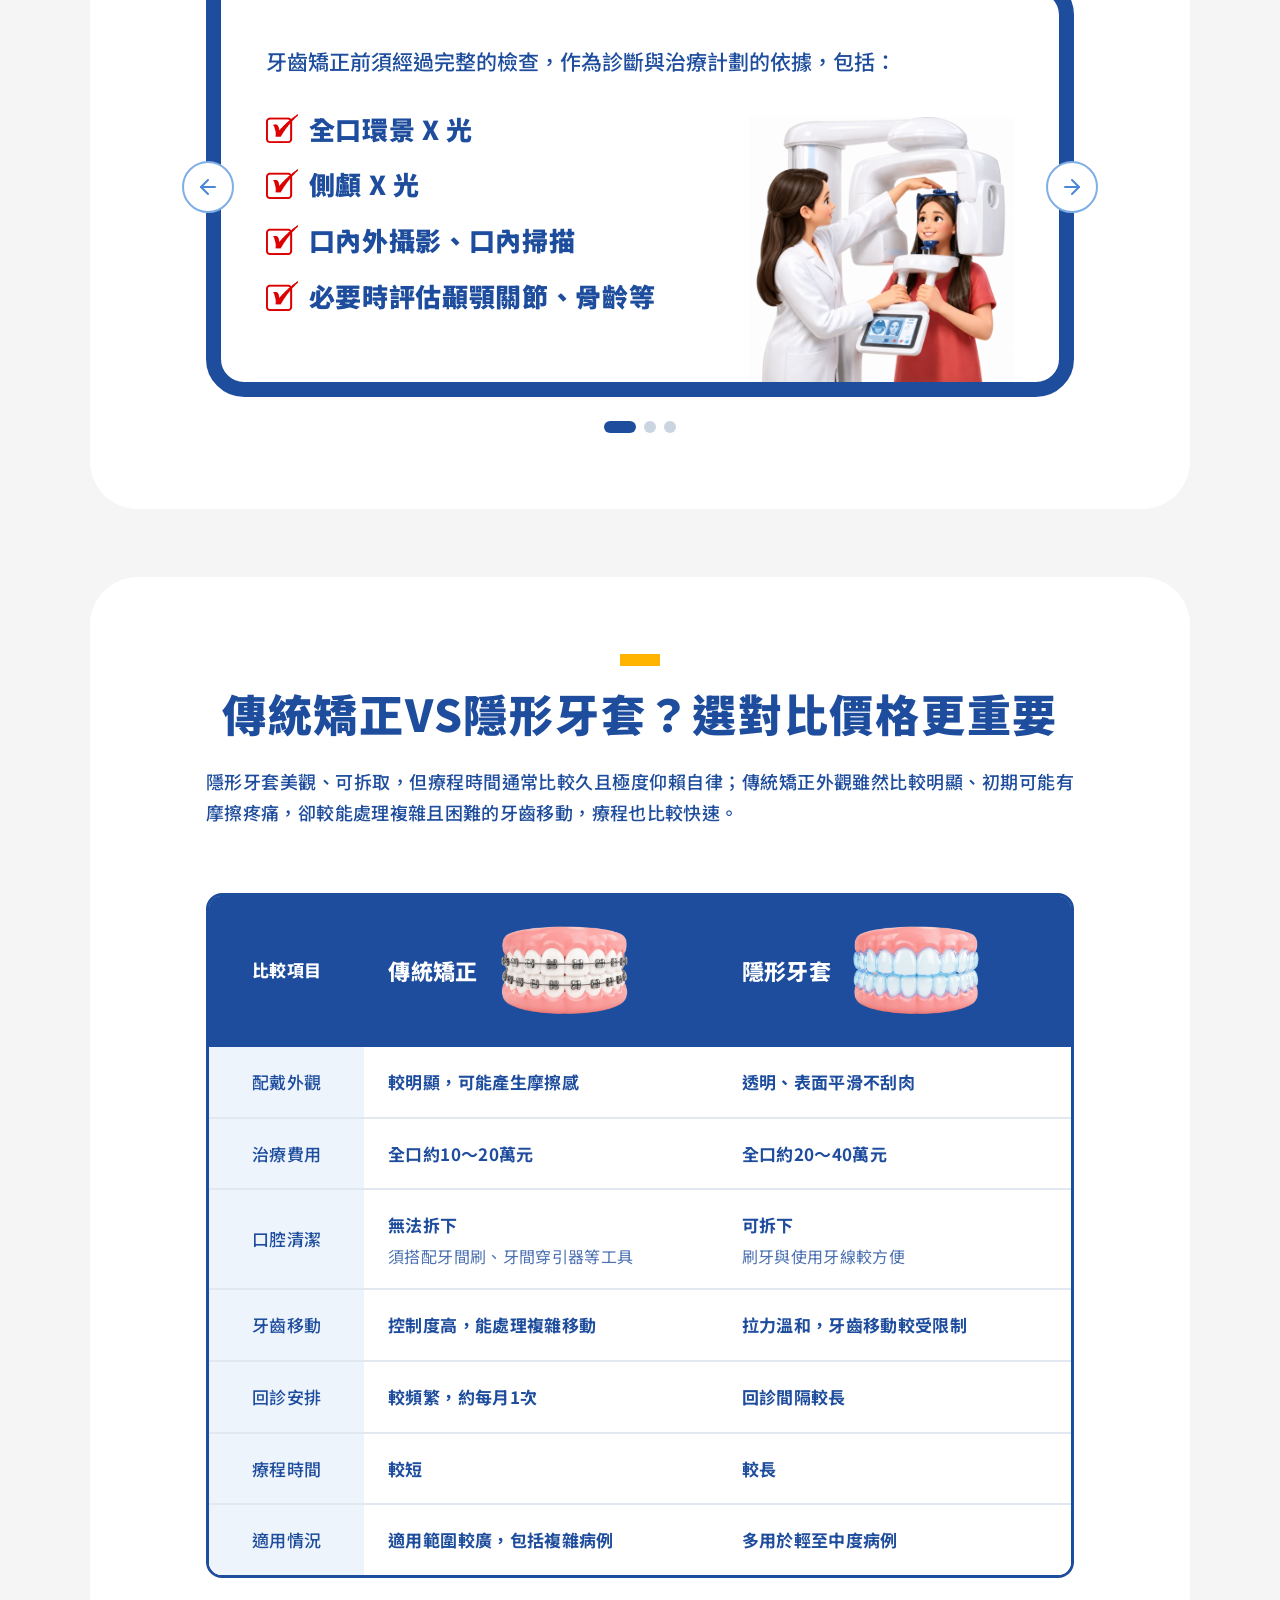
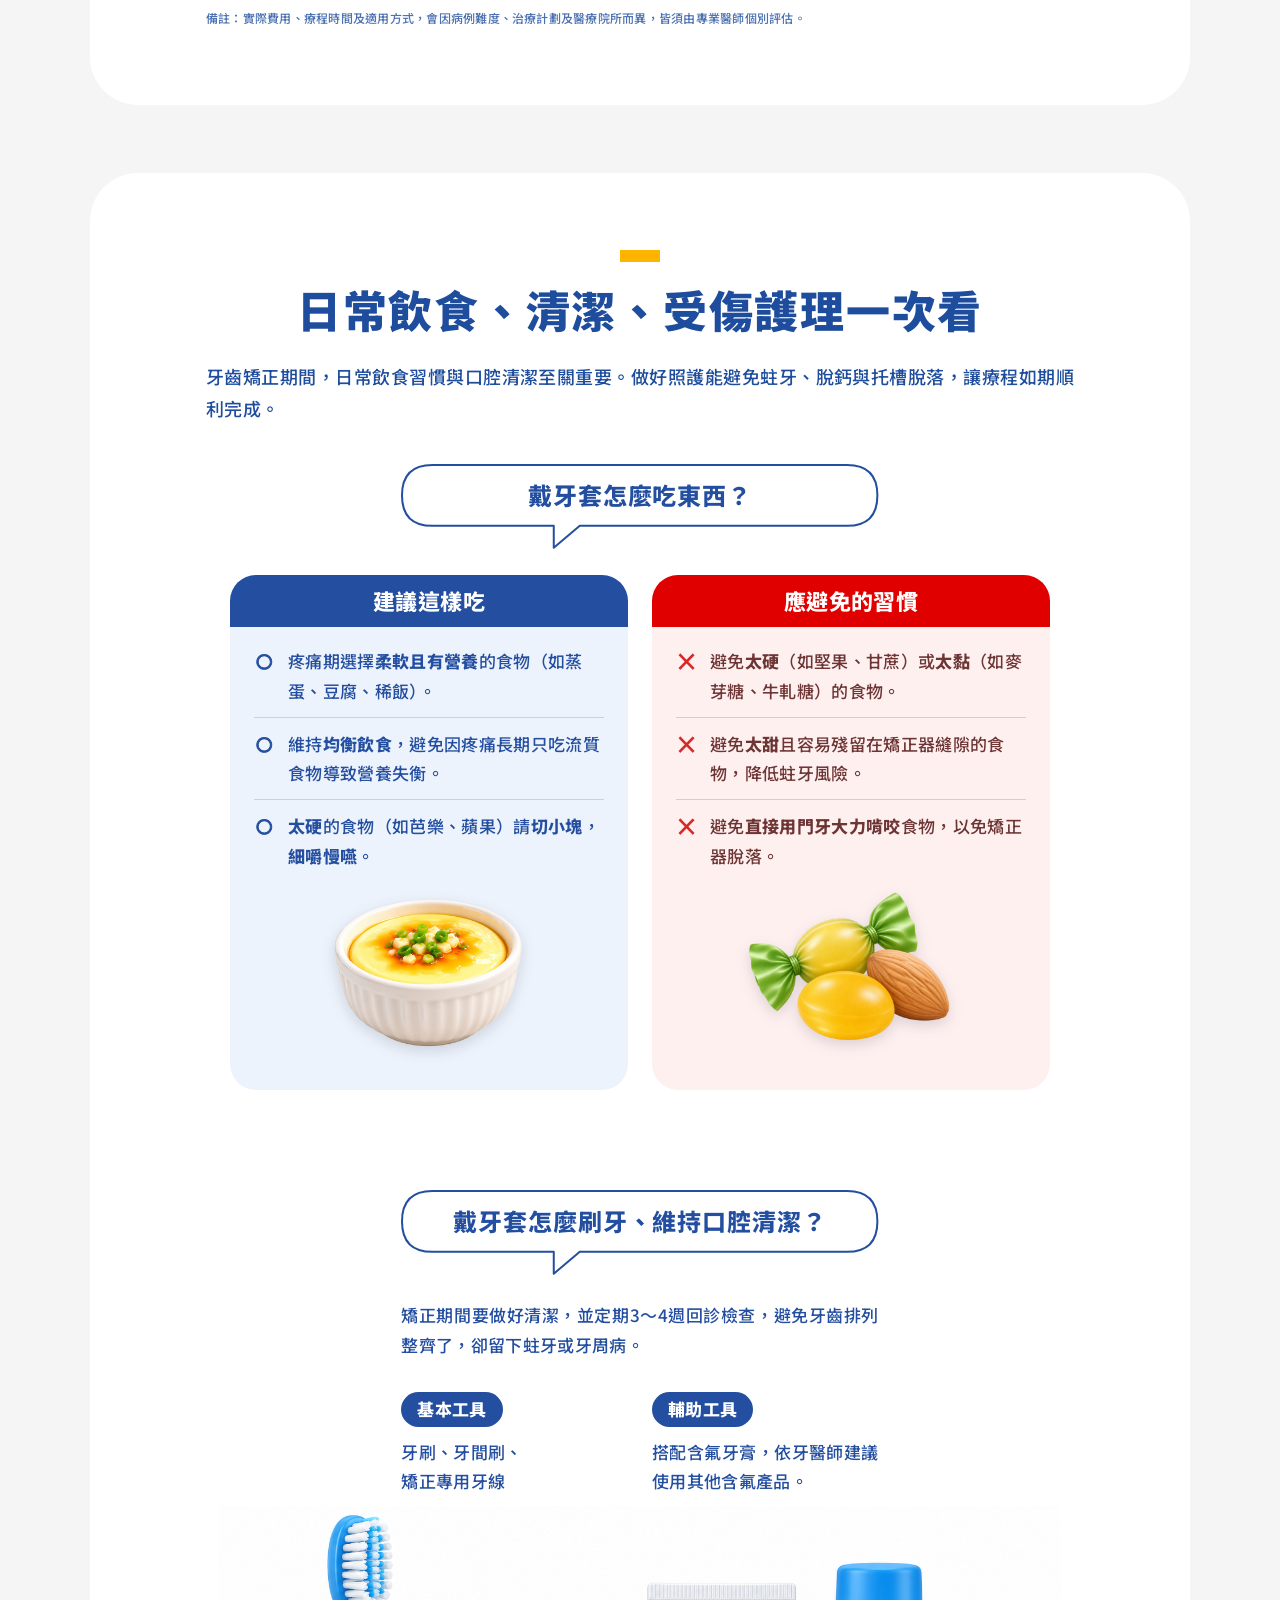
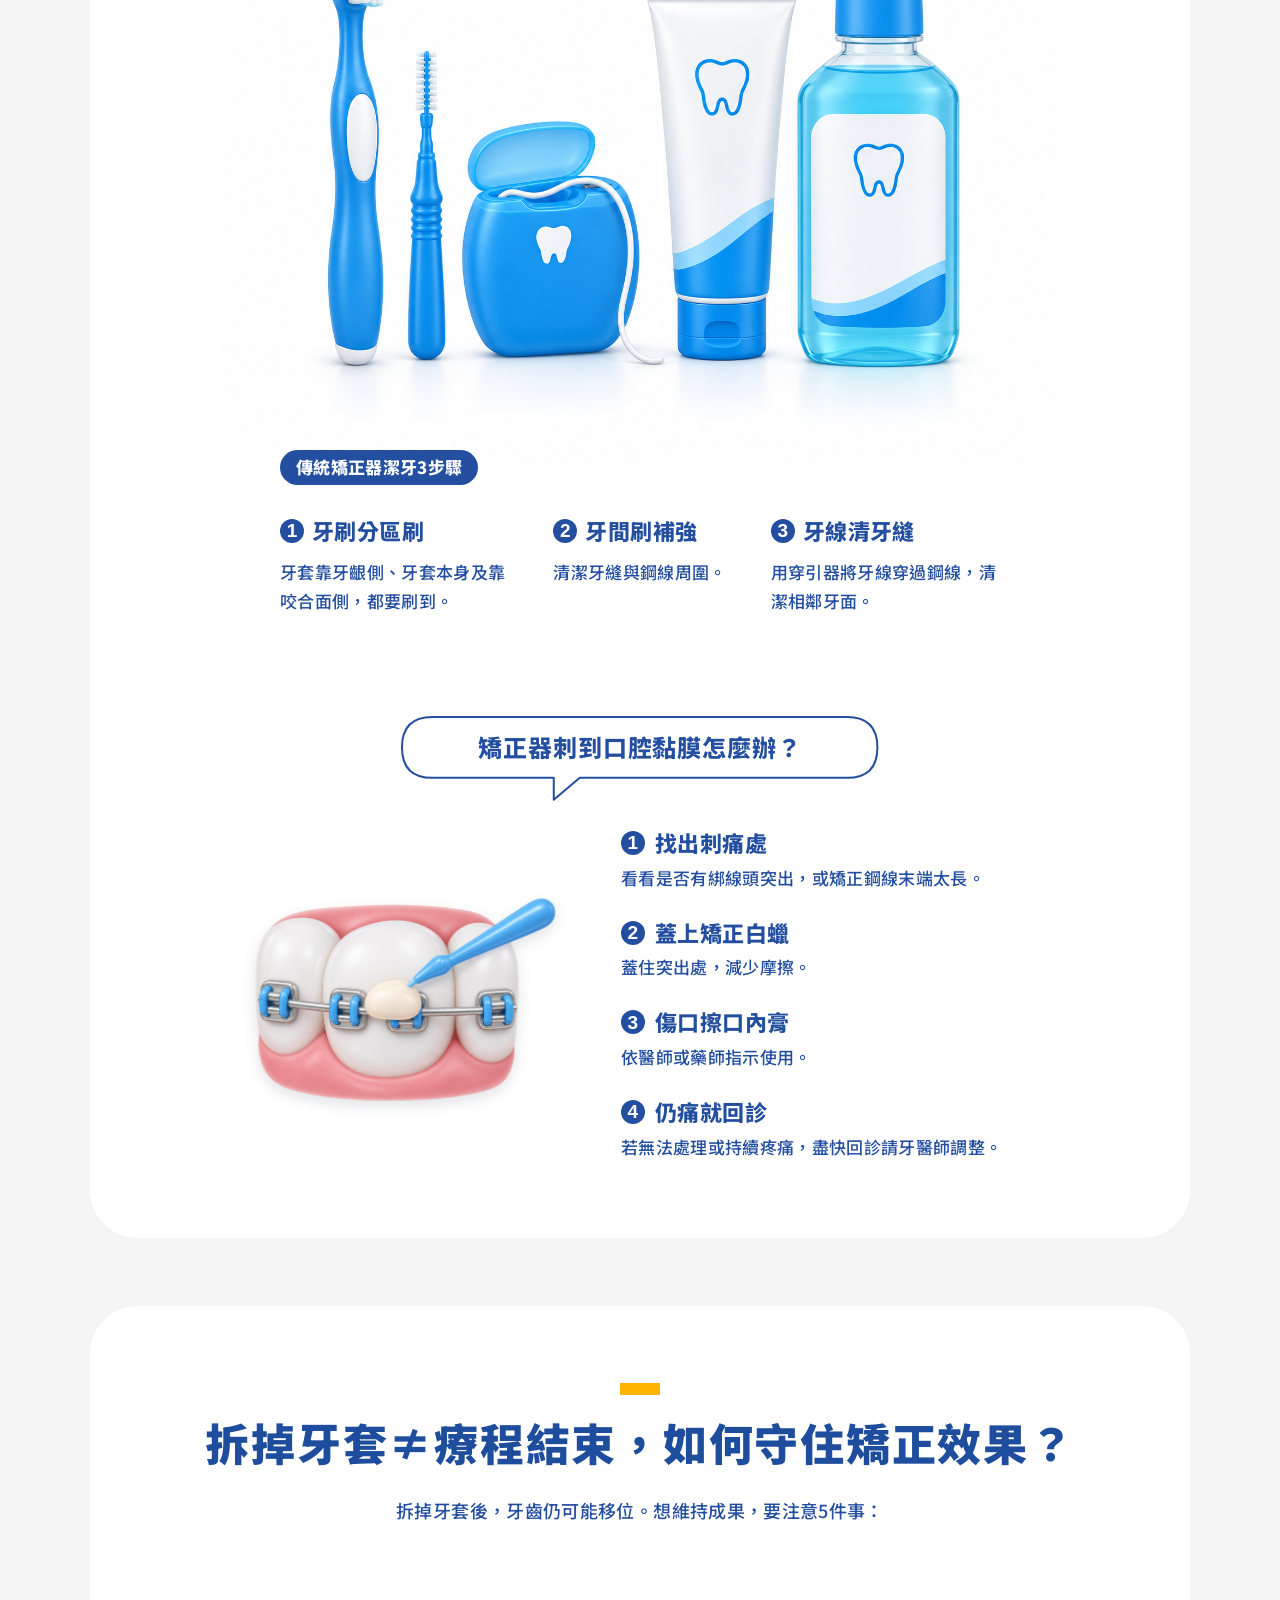
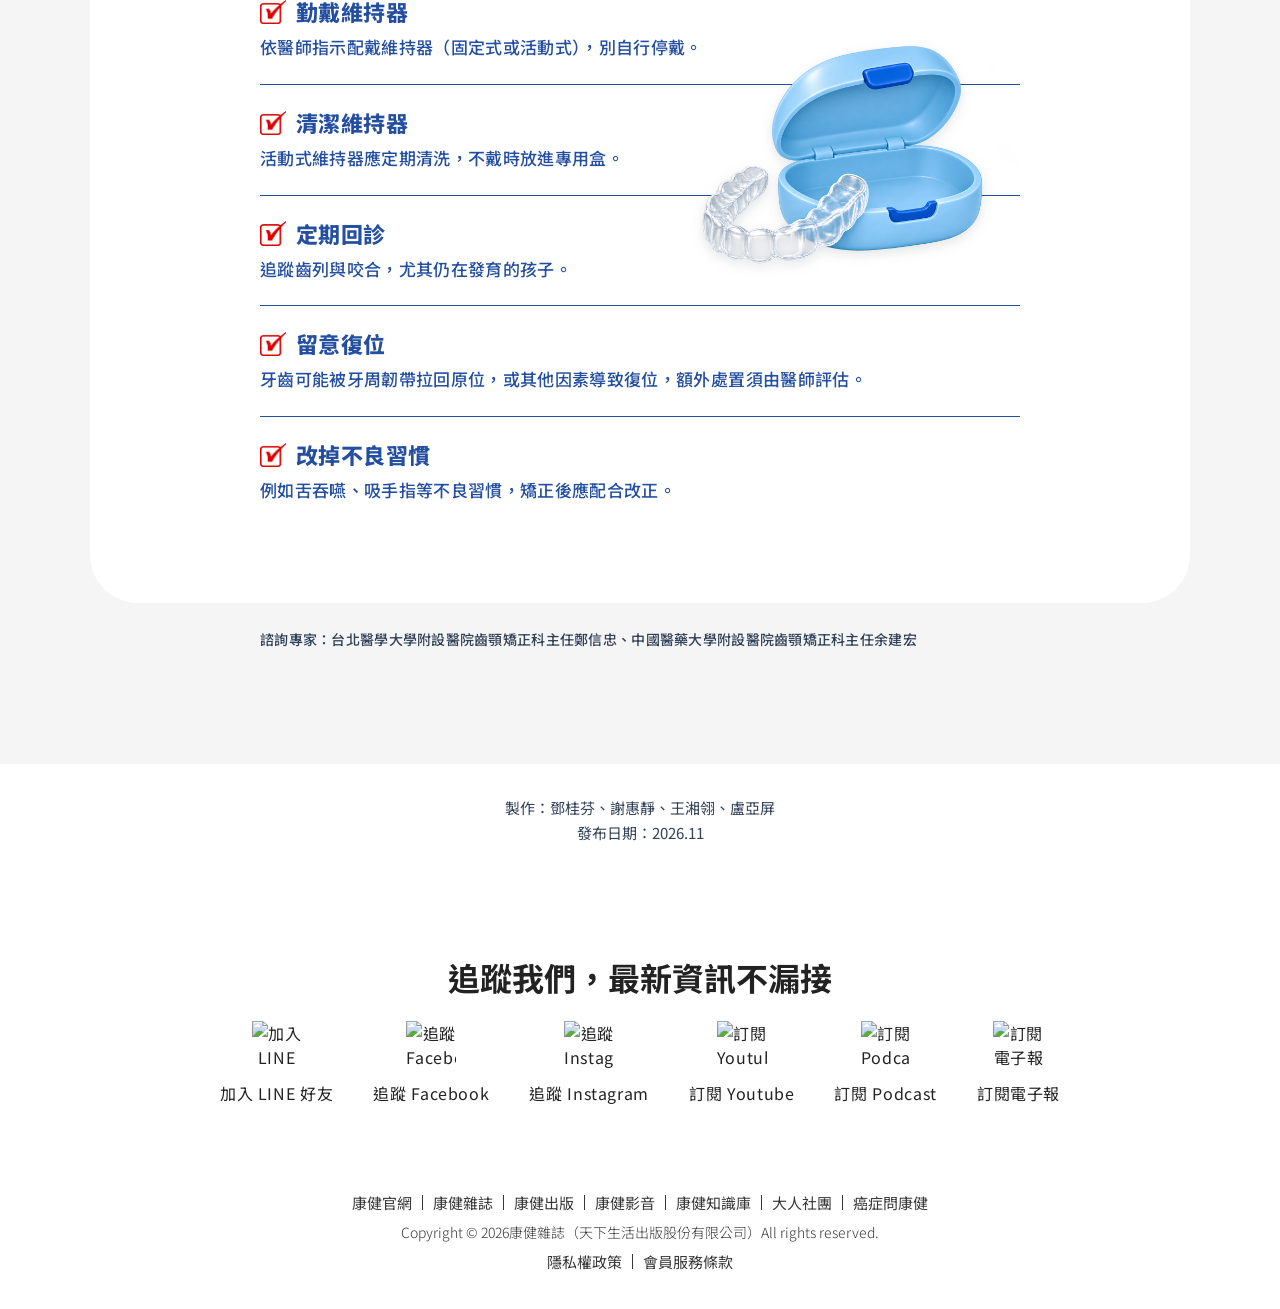
==== commit 6e661ad8: "Restore B desktop hero subtitle spacing" ====
--- a/smile-rwd-B/index.html
+++ b/smile-rwd-B/index.html
@@ -122,7 +122,7 @@
     }
   </style>
   <link rel="stylesheet" href="typography.css?v=editorial-intro-164">
-  <link rel="stylesheet" href="hero-photo.css?v=b-mobile-title-up10-292">
+  <link rel="stylesheet" href="hero-photo.css?v=b-hero-copy-spacing-302">
 
   <script>document.documentElement.classList.add('fonts-pending');window.smileFontsReady=new Promise(function(resolve){window.resolveSmileFonts=resolve;});</script>
   <style>html.fonts-pending #root{opacity:0}#root{transition:opacity .18s ease-out}</style>
--- a/smile-rwd-B/hero-photo.css
+++ b/smile-rwd-B/hero-photo.css
@@ -165,13 +165,9 @@
 
 
 
-/* Slightly tighten B's main-title/subtitle spacing. */
-#editorial-main-content .photo-hero-b h1{margin-bottom:10px}
-@media(max-width:639px){#editorial-main-content .photo-hero-b h1{margin-bottom:8px}}
-
-/* Make the B subtitle visibly closer without changing the headline position. */
+/* Match the desktop title spacing in the approved B cover. */
 #editorial-main-content .photo-hero-b h1{margin-bottom:0}
-@media(min-width:1024px){#editorial-main-content .photo-hero-b p{position:relative;top:-2px}}
+@media(min-width:1024px){#editorial-main-content .photo-hero-b h1{margin-bottom:12px}}
 
 
 /* Keep the B-version guide beneath the headline group rather than over the portrait. */
@@ -207,8 +203,8 @@
  .photo-hero-b .photo-hero-copy{position:absolute;top:calc(var(--b-header-height,64px) + 6vw);left:0;width:100%;padding:0 24px}
  .photo-hero-b .photo-hero-copy-inner{position:relative;top:0;transform:none;max-width:100%;width:fit-content;margin:0 auto;text-align:left}
  #editorial-main-content .photo-hero-b h1,#editorial-main-content .photo-hero-b h1>span{font-family:'Noto Serif TC','PMingLiU',serif!important;font-weight:900}
- #editorial-main-content .photo-hero-b h1{font-size:clamp(36px,10vw,58px);line-height:1.18;letter-spacing:.025em;margin-bottom:10px}
- #editorial-main-content .photo-hero-b p{font-family:'Noto Sans TC',sans-serif!important;font-weight:600;font-size:clamp(12px,3.4vw,18px)!important;letter-spacing:.12em;top:auto}
+ #editorial-main-content .photo-hero-b h1{font-size:clamp(36px,10vw,58px);line-height:1.18;letter-spacing:.025em;margin-bottom:4px}
+ #editorial-main-content .photo-hero-b p{font-family:'Noto Sans TC',sans-serif!important;font-weight:600;font-size:clamp(12px,3.4vw,18px)!important;letter-spacing:.12em}
  .photo-hero-b>.photo-hero-scroll{bottom:18px;left:50%}
 }
 
@@ -219,8 +215,6 @@
  .photo-hero-b .photo-hero-copy-inner{width:fit-content;text-align:center;transform:scale(1.265);transform-origin:center top}
 }
 
-@media(max-width:639px){#editorial-main-content .photo-hero-b h1{margin-bottom:4px}}
-
 @media (max-width:639px) {
  .photo-hero-b.hero-entrance-pending .photo-hero-media img { opacity: .65; }
 }
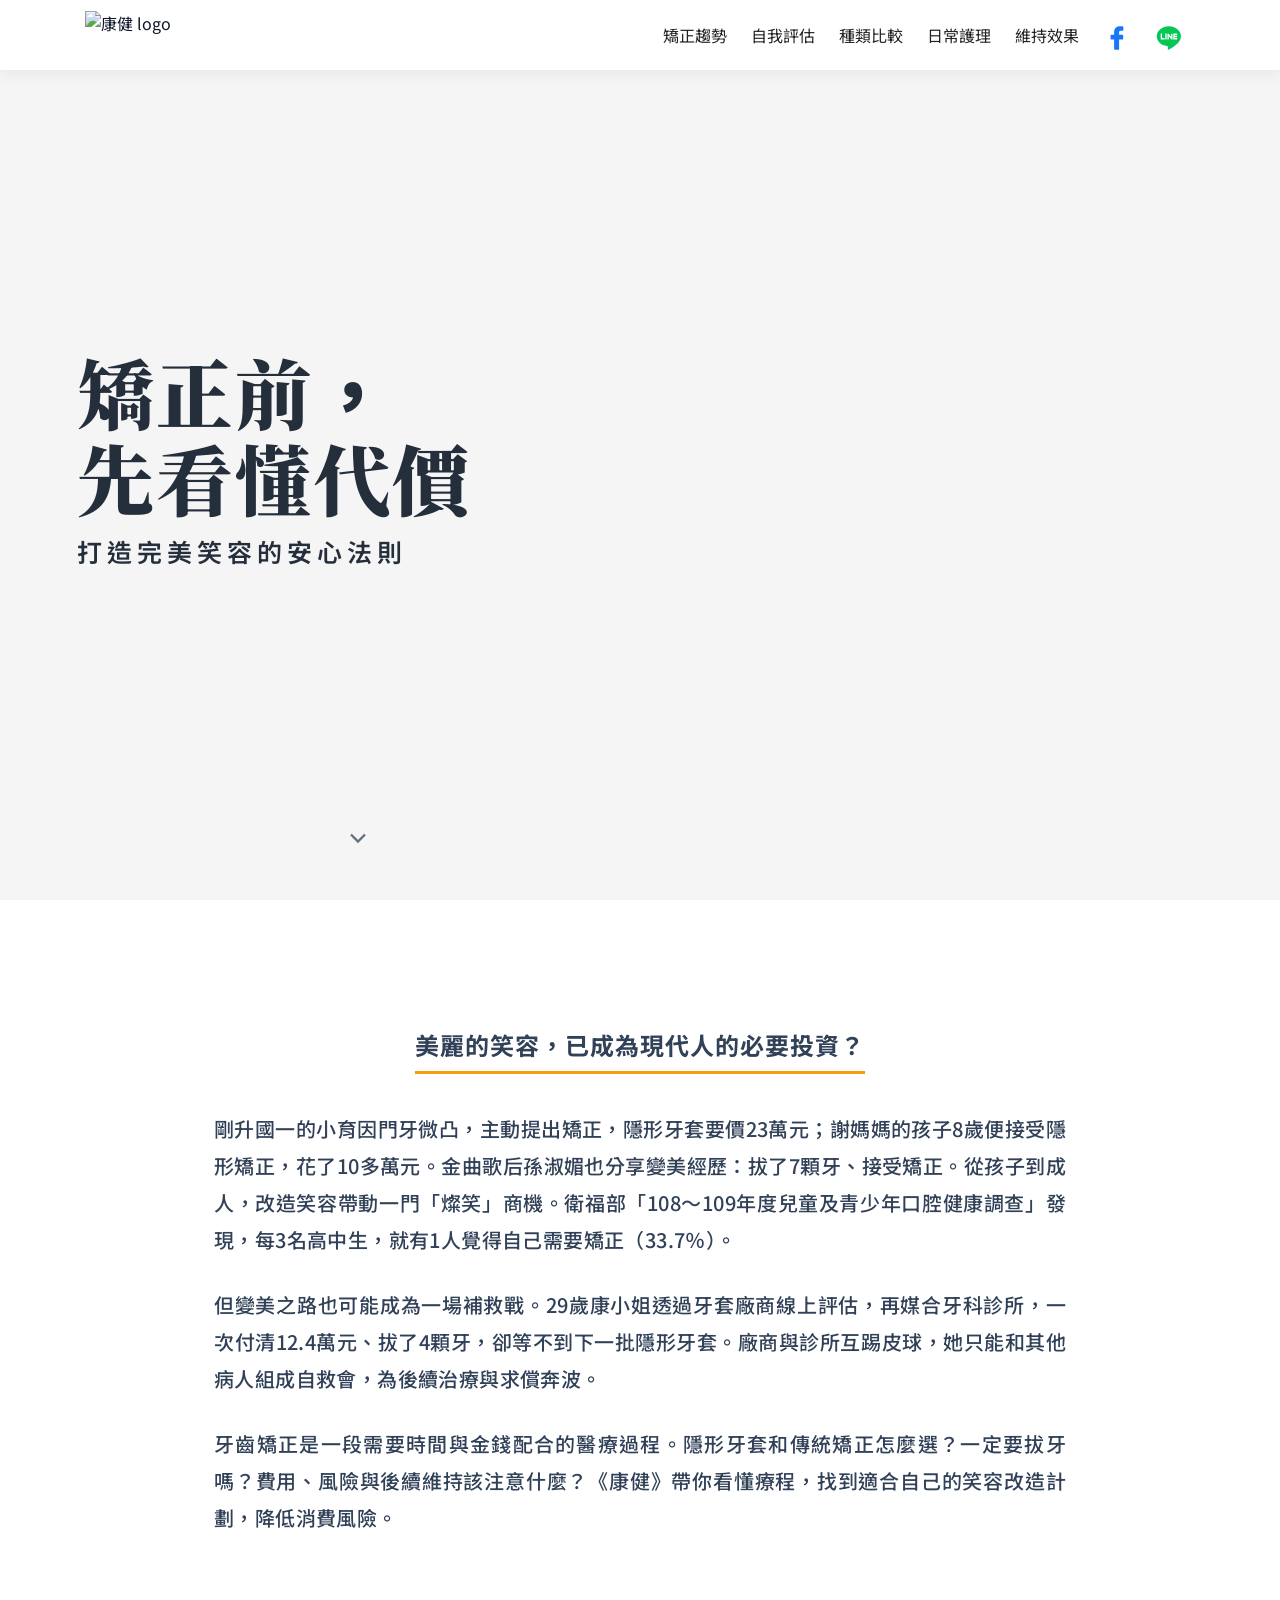
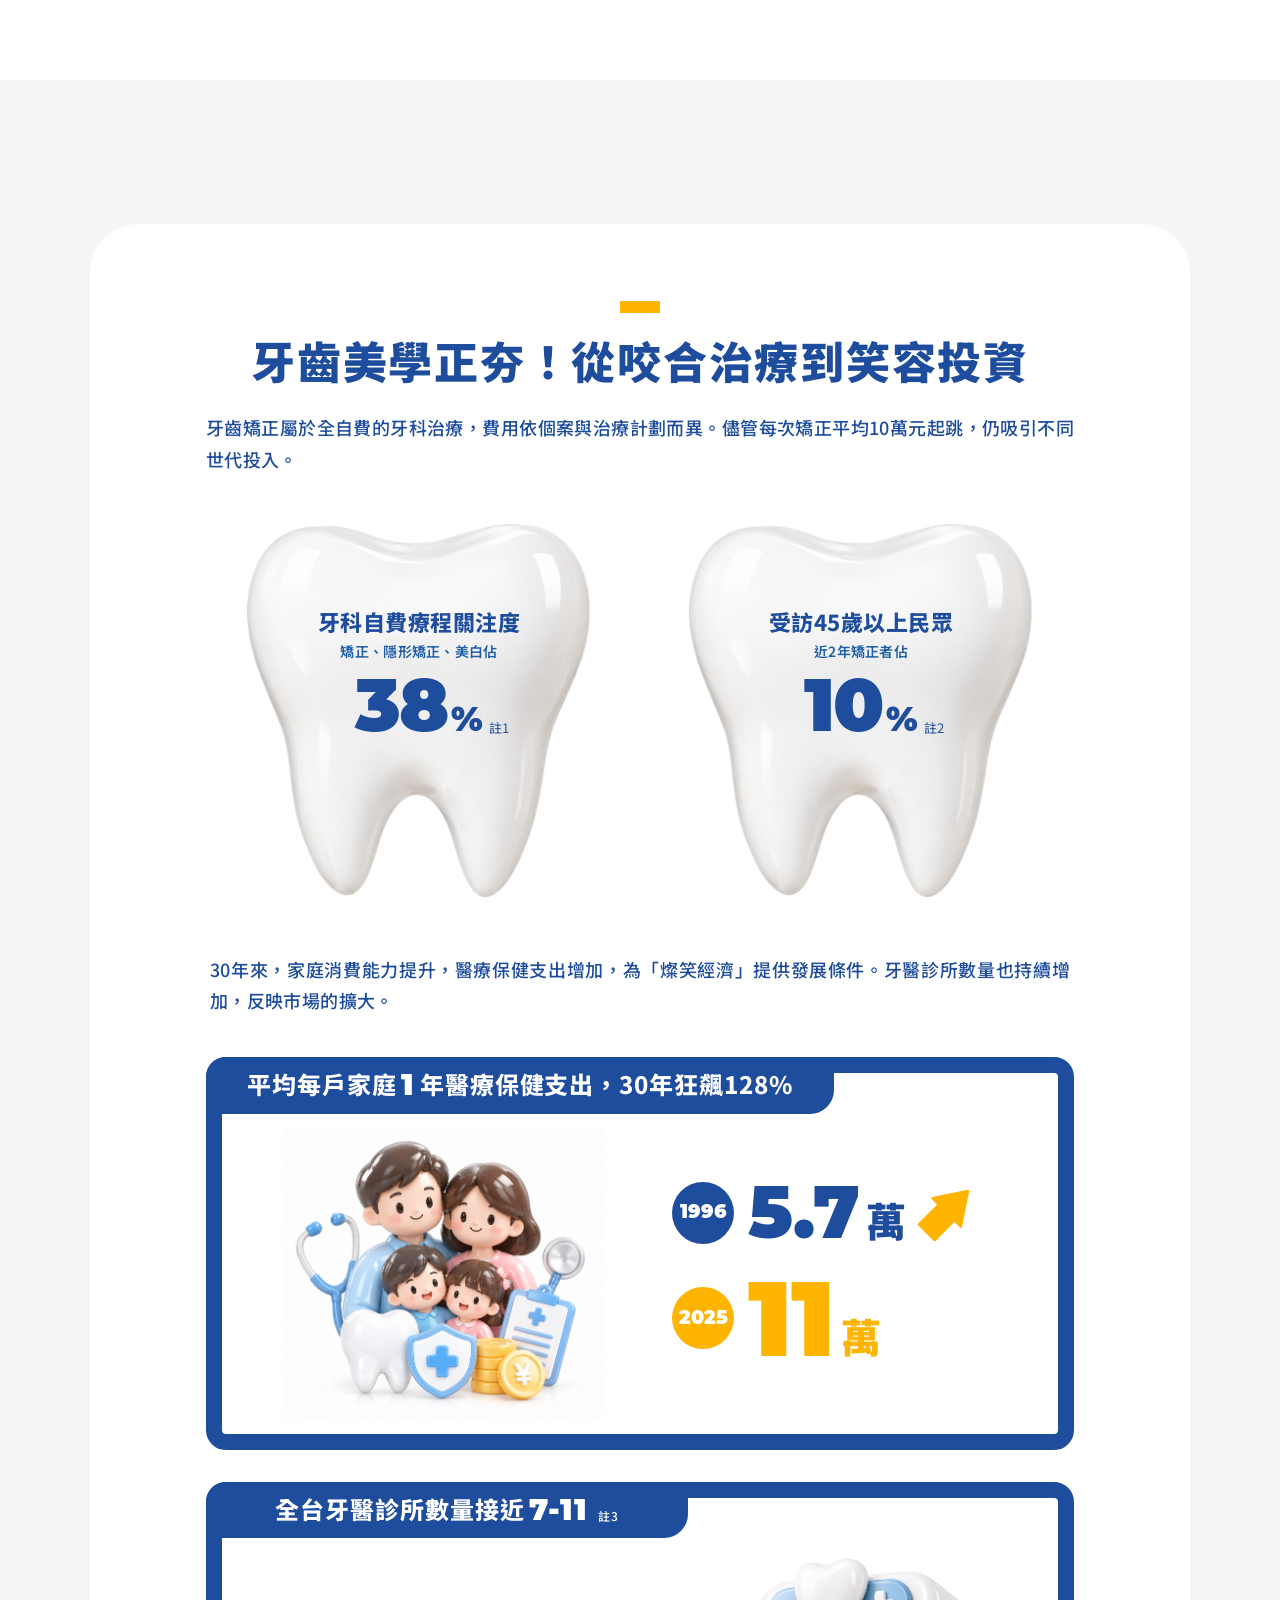
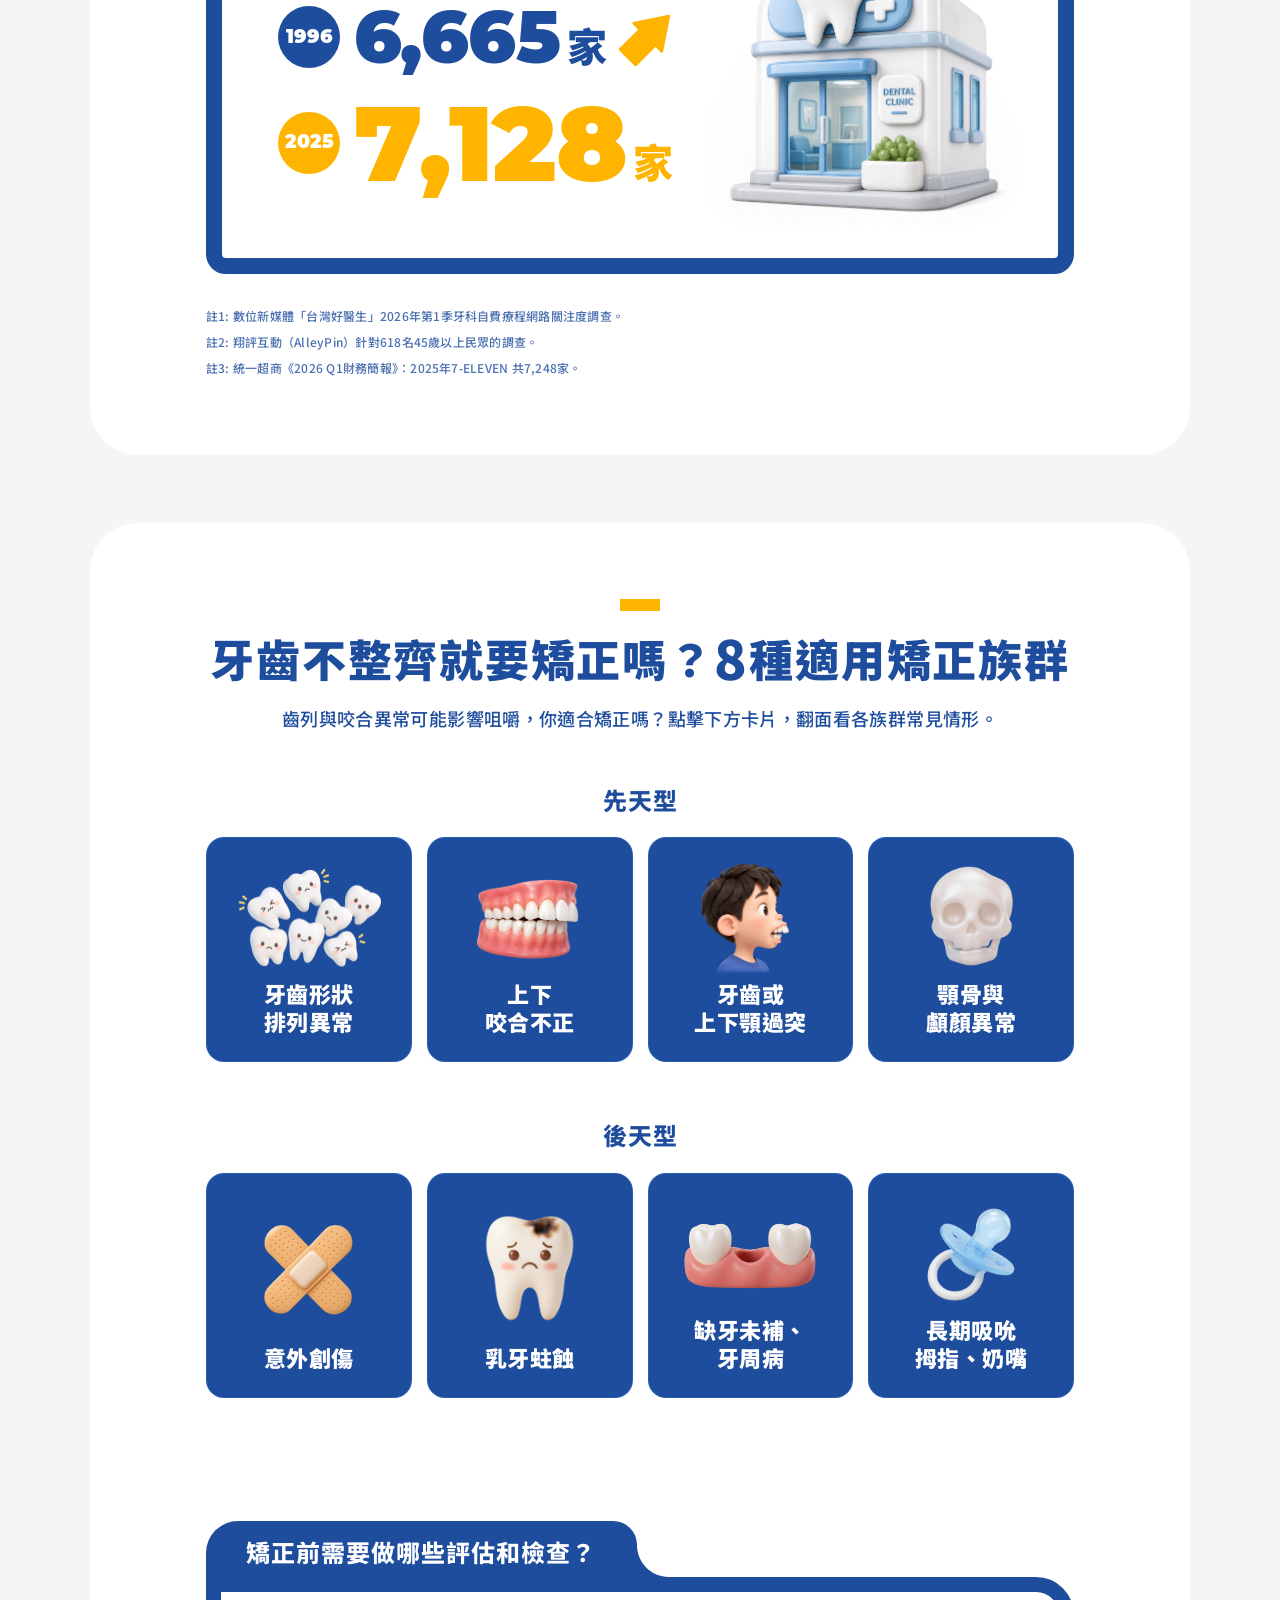
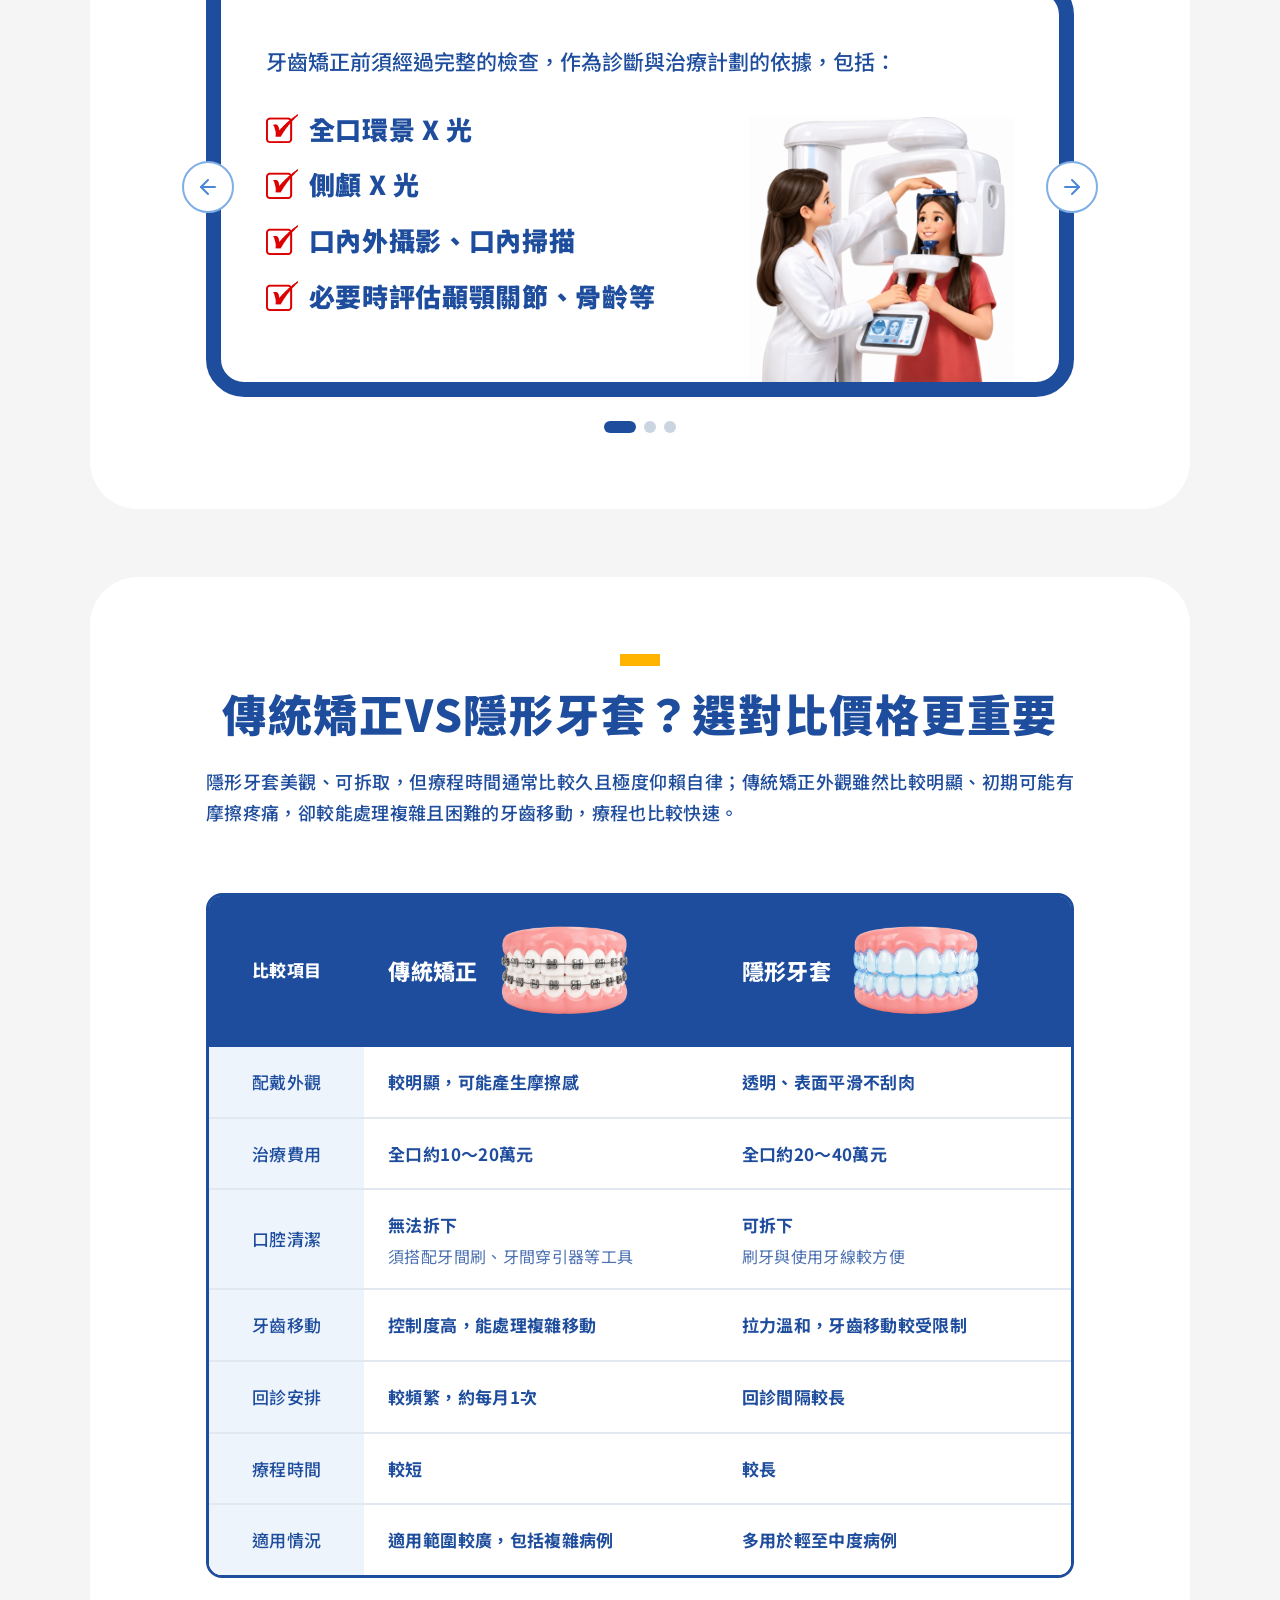
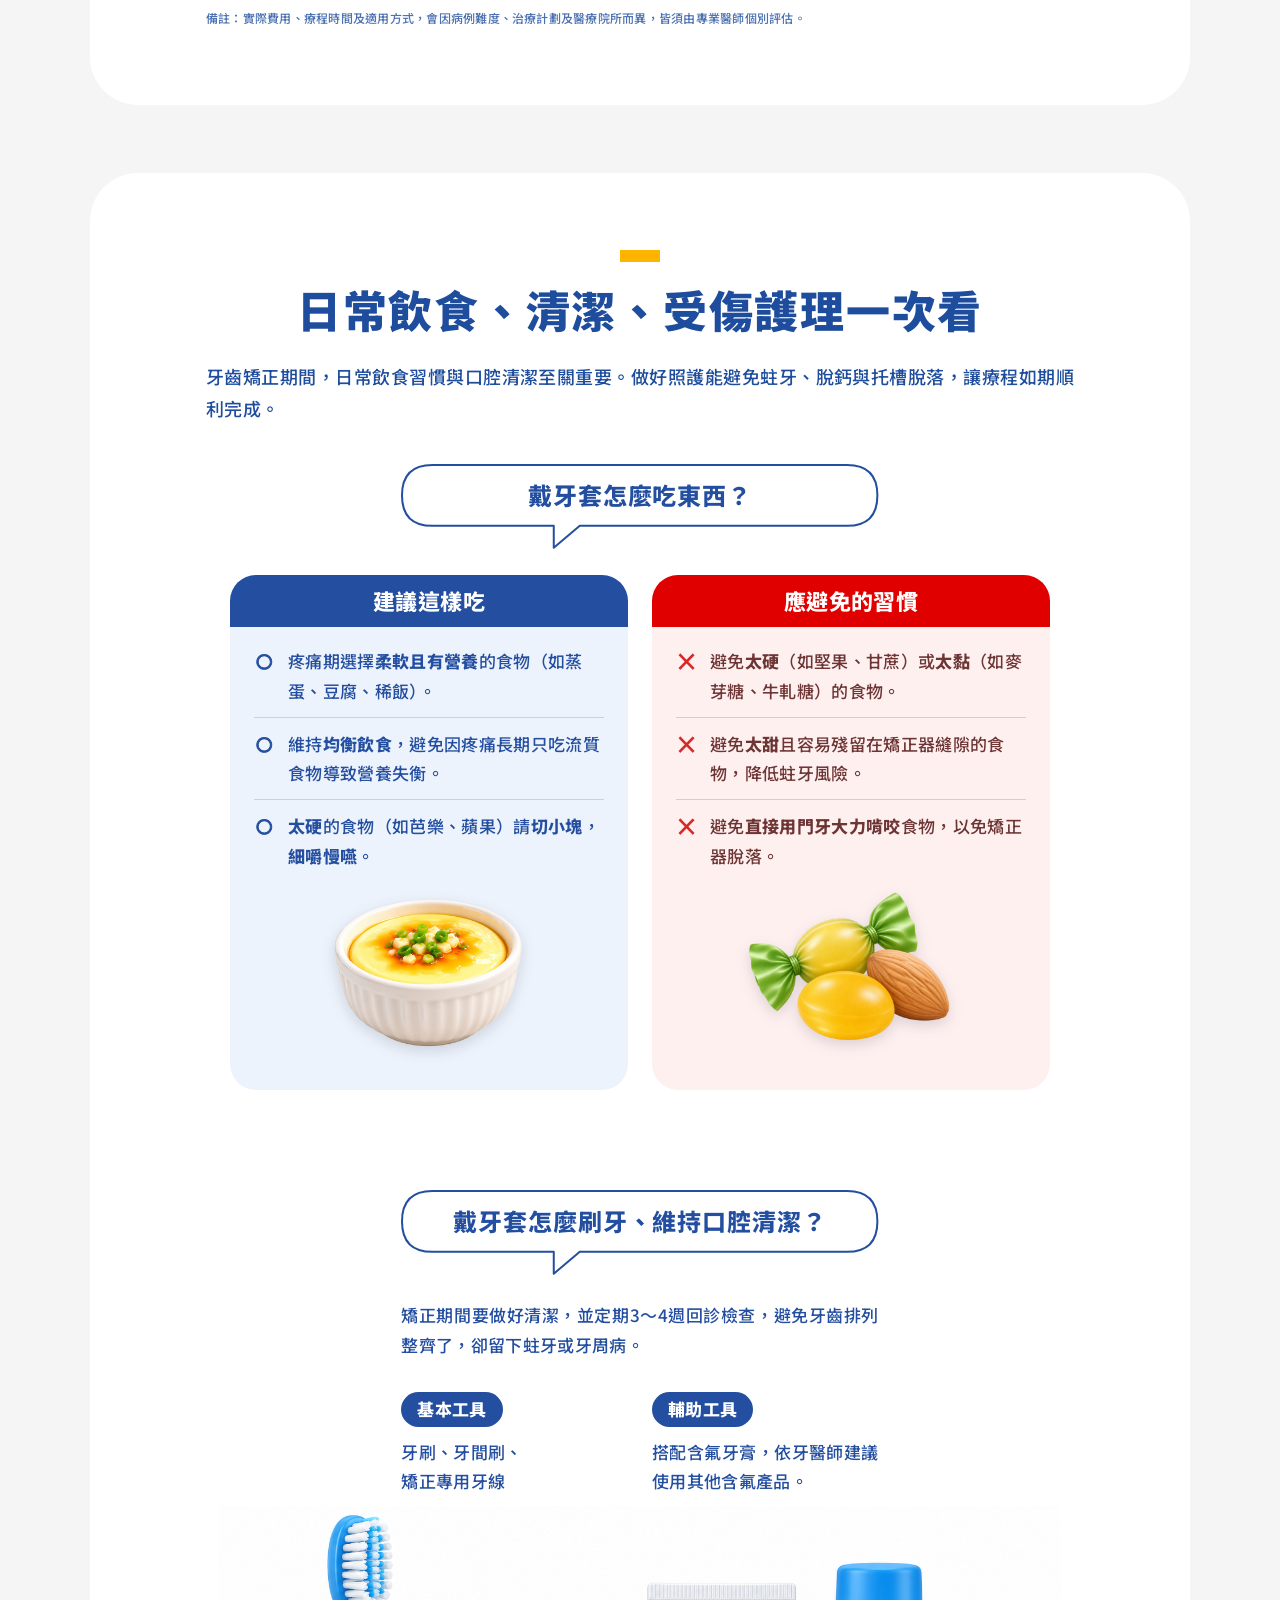
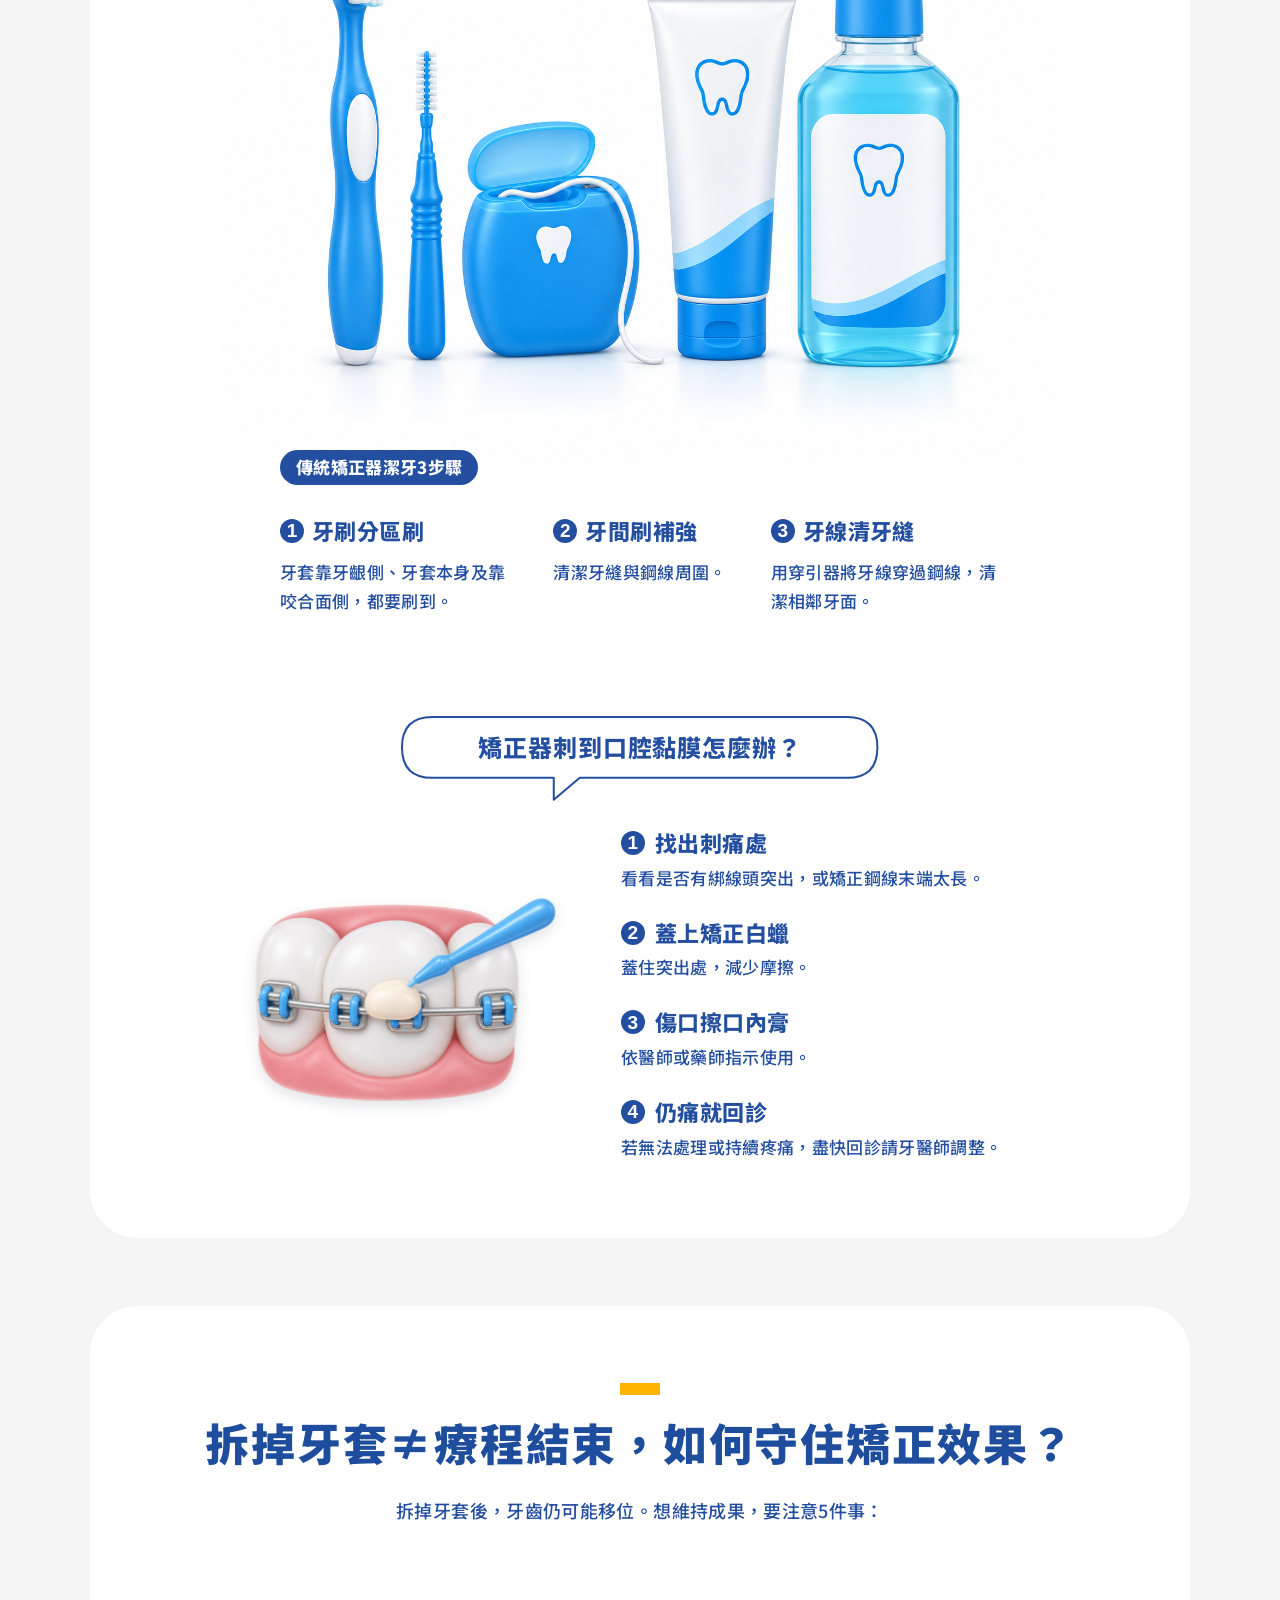
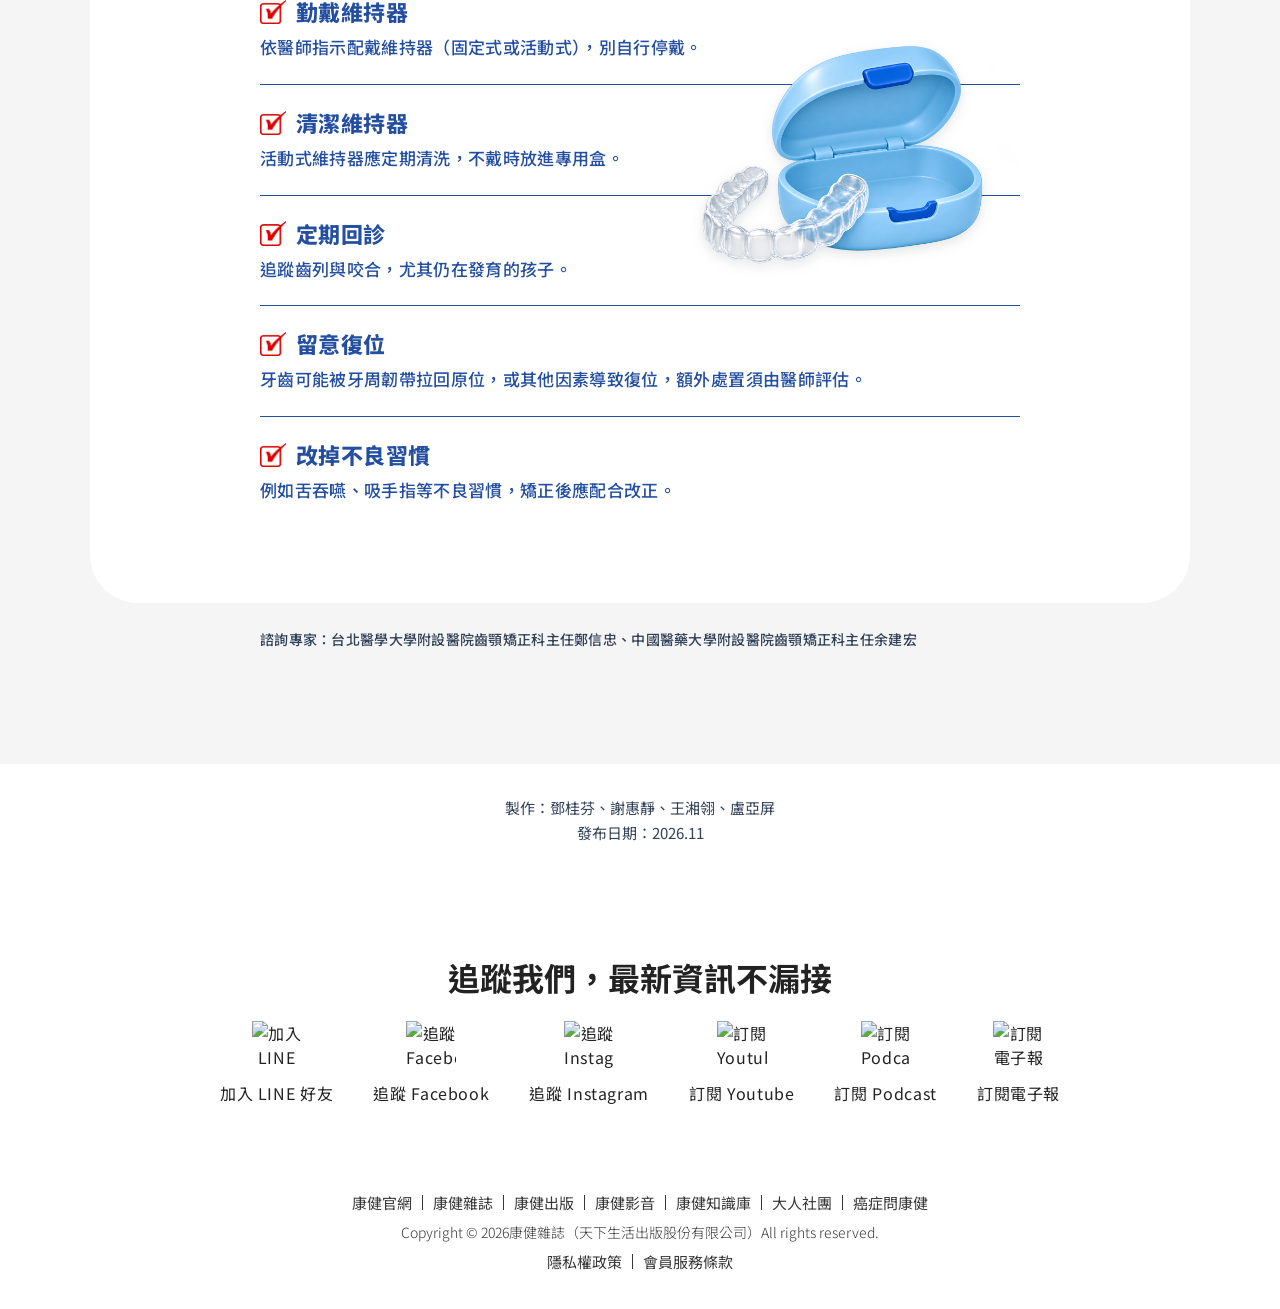
==== commit 481f652a: "Update B production metadata and Tag Manager" ====
--- a/smile-rwd-B/index.html
+++ b/smile-rwd-B/index.html
@@ -3,20 +3,18 @@
 <head>
   <meta charset="UTF-8">
   <meta name="viewport" content="width=device-width, initial-scale=1.0">
+  <meta http-equiv="X-UA-Compatible" content="IE=edge">
   <title>矯正前，先看懂代價 打造完美笑容的安心法則｜康健雜誌</title>
   <meta name="description" content="牙齒矯正是一段需要時間與金錢配合的醫療過程。隱形牙套和傳統矯正怎麼選？一定要拔牙嗎？費用、風險與後續維持該注意什麼？《康健》帶你看懂療程，找到適合自己的笑容改造計劃，降低消費風險。">
   <meta name="keywords" content="牙齒矯正,牙齒矯正諮詢注意事項,牙齒矯正維持效果,牙齒矯正費用,牙齒矯正時間,牙齒矯正比較">
   <meta property="og:url" content="https://web.commonhealth.com.tw/orthodontics-guide/index.html">
-    <meta property="og:type" content="article">
+  <meta property="og:type" content="website">
   <meta property="og:title" content="矯正前，先看懂代價 打造完美笑容的安心法則｜康健雜誌">
   <meta property="og:description" content="牙齒矯正是一段需要時間與金錢配合的醫療過程。隱形牙套和傳統矯正怎麼選？一定要拔牙嗎？費用、風險與後續維持該注意什麼？《康健》帶你看懂療程，找到適合自己的笑容改造計劃，降低消費風險。">
-  
   <meta property="og:image" content="https://web.commonhealth.com.tw/orthodontics-guide/1200X630.png">
-  <meta property="og:image:width" content="1200">
-  <meta property="og:image:height" content="630">
-  <meta property="og:image:alt" content="矯正前，先看懂代價 打造完美笑容的安心法則｜康健雜誌">
-  <meta property="og:site_name" content="康健雜誌">
-  <meta property="og:locale" content="zh_TW">
+  <meta property="fb:app_id" content="788399774562640">
+  <link rel="icon" type="image/x-icon" href="https://web.commonhealth.com.tw/online-source/commonhealth/favicon.ico">
+  <link rel="canonical" href="https://web.commonhealth.com.tw/orthodontics-guide/index.html">
 
   <!-- Google Fonts 全套字體定義 (純黑體 Noto Sans TC) -->
   <link rel="stylesheet" href="./fonts/fonts.css?v=299">
@@ -127,8 +125,23 @@
   <script>document.documentElement.classList.add('fonts-pending');window.smileFontsReady=new Promise(function(resolve){window.resolveSmileFonts=resolve;});</script>
   <style>html.fonts-pending #root{opacity:0}#root{transition:opacity .18s ease-out}</style>
   <script src="font-ready.js?v=b-mobile-serif-266" defer></script>
+<!-- Google Tag Manager -->
+<script>(function (w, d, s, l, i) {
+    w[l] = w[l] || []; w[l].push({
+      'gtm.start':
+      new Date().getTime(), event: 'gtm.js'
+    }); var f = d.getElementsByTagName(s)[0],
+        j = d.createElement(s), dl = l != 'dataLayer' ? '&l=' + l : ''; j.async = true; j.src =
+          '//www.googletagmanager.com/gtm.js?id=' + i + dl; f.parentNode.insertBefore(j, f);
+  })(window, document, 'script', 'dataLayer', 'GTM-MCMN77');</script>
+<!-- End Google Tag Manager -->
+
 </head>
 <body class="bg-white text-slate-900 antialiased selection:bg-amber-200" id="header">
+	<!-- Google Tag Manager -->
+	<noscript><iframe src="//www.googletagmanager.com/ns.html?id=GTM-MCMN77" height="0"
+	width="0" style="display: none; visibility: hidden"></iframe></noscript>
+	<!-- End Google Tag Manager -->
   
   <div id="root">
     <div class="min-h-screen bg-white text-slate-900 font-sans selection:bg-amber-200">
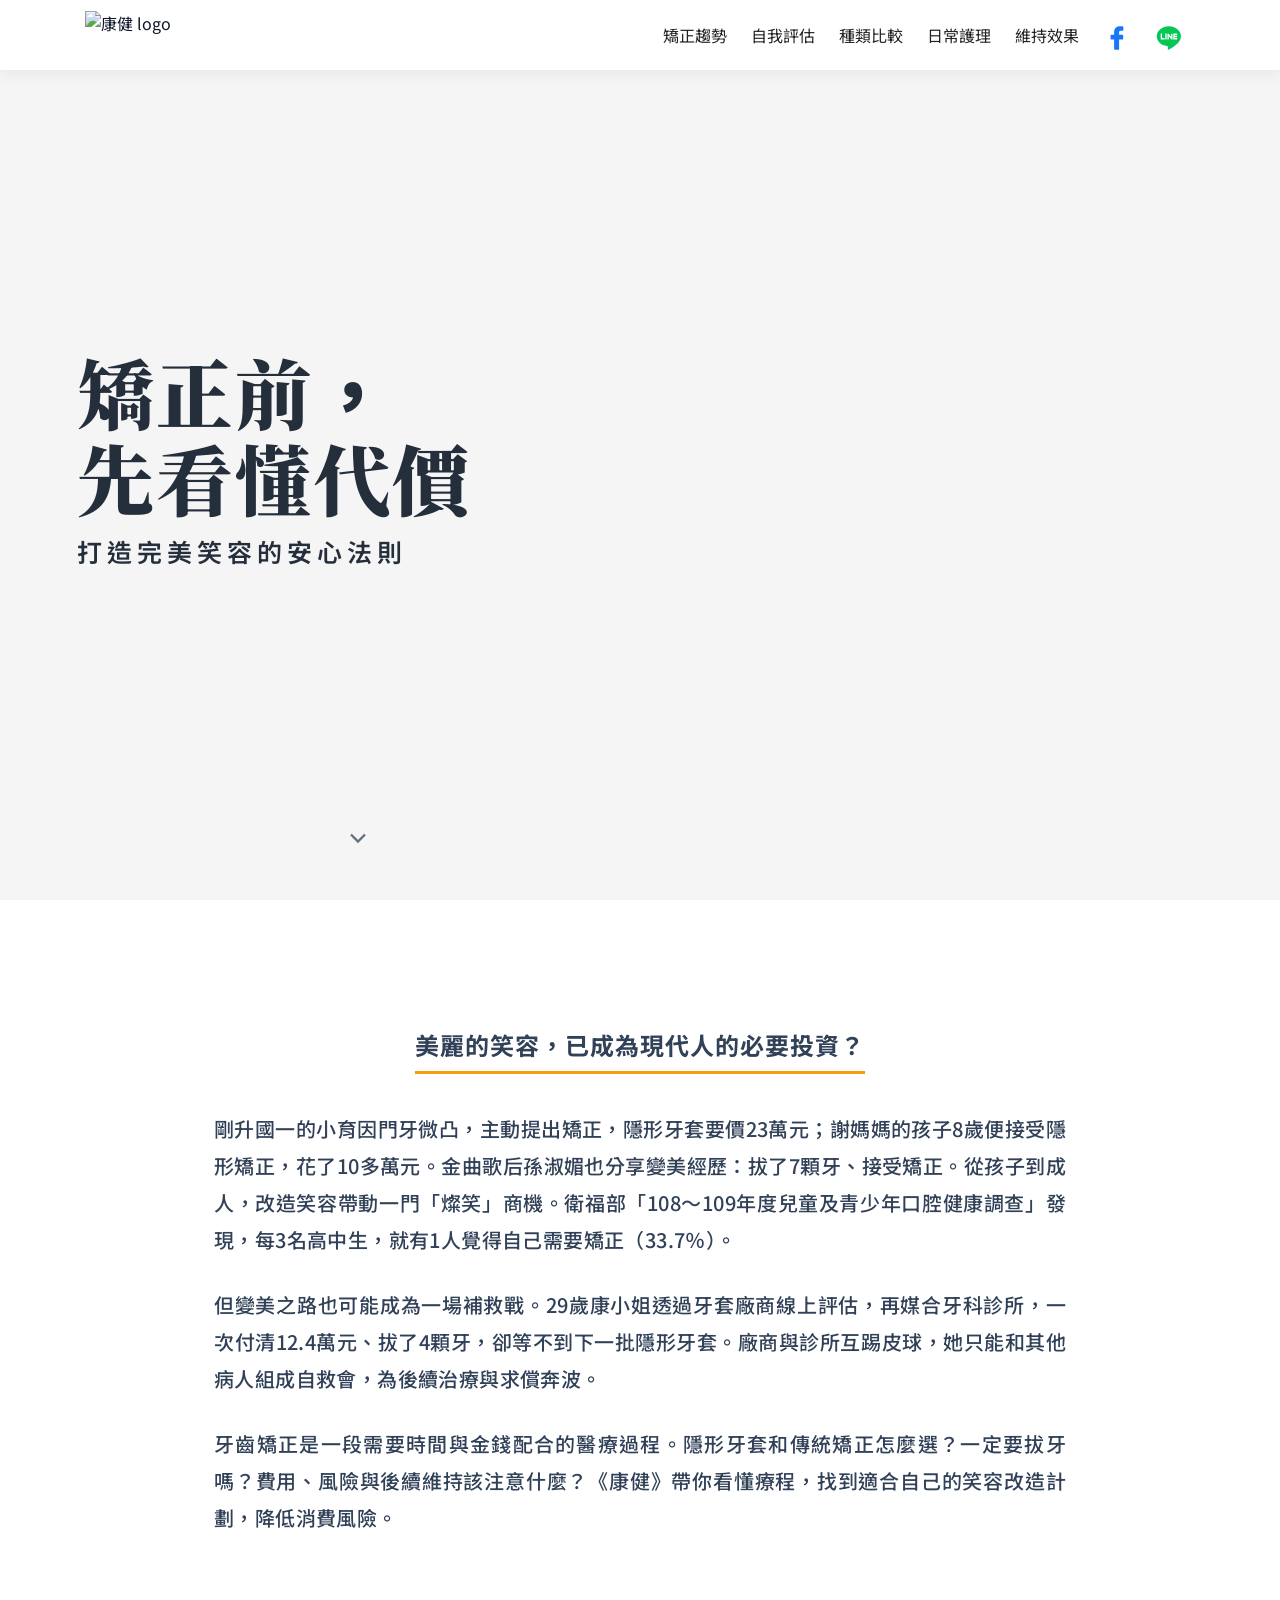
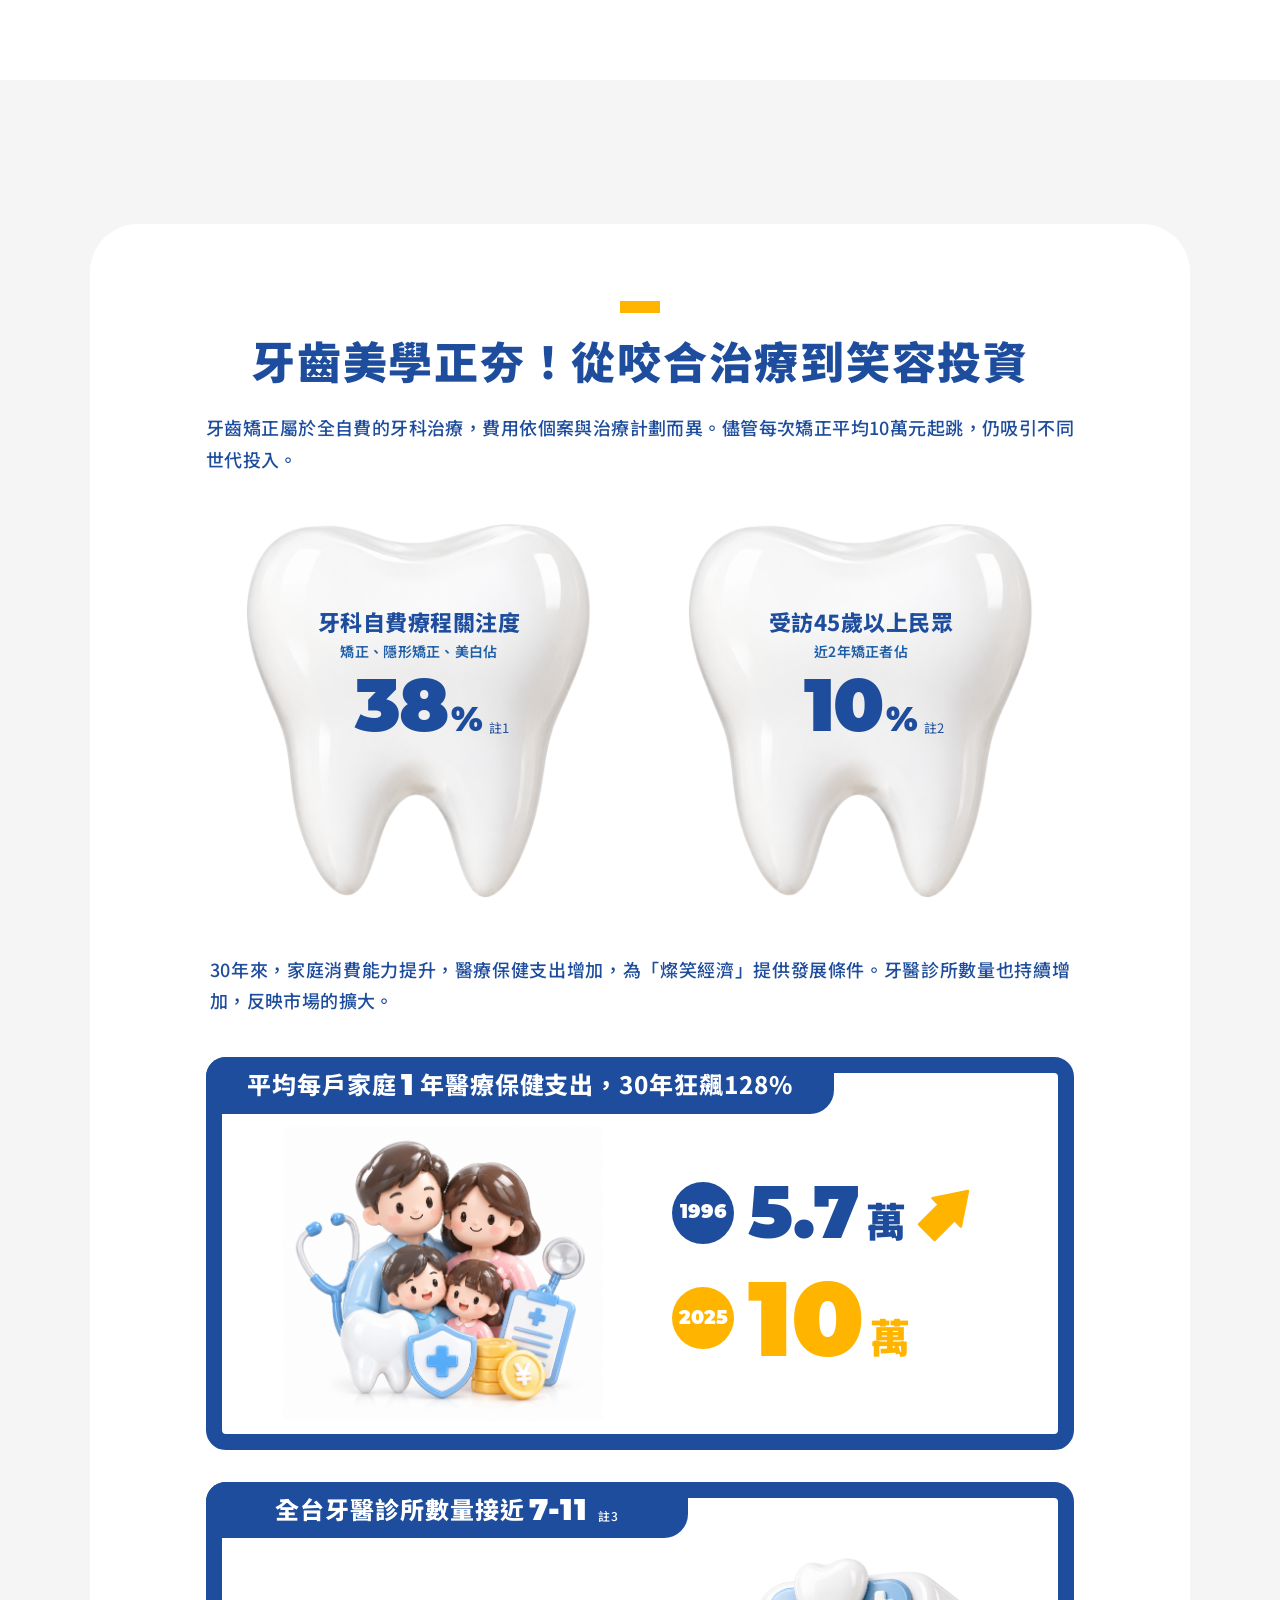
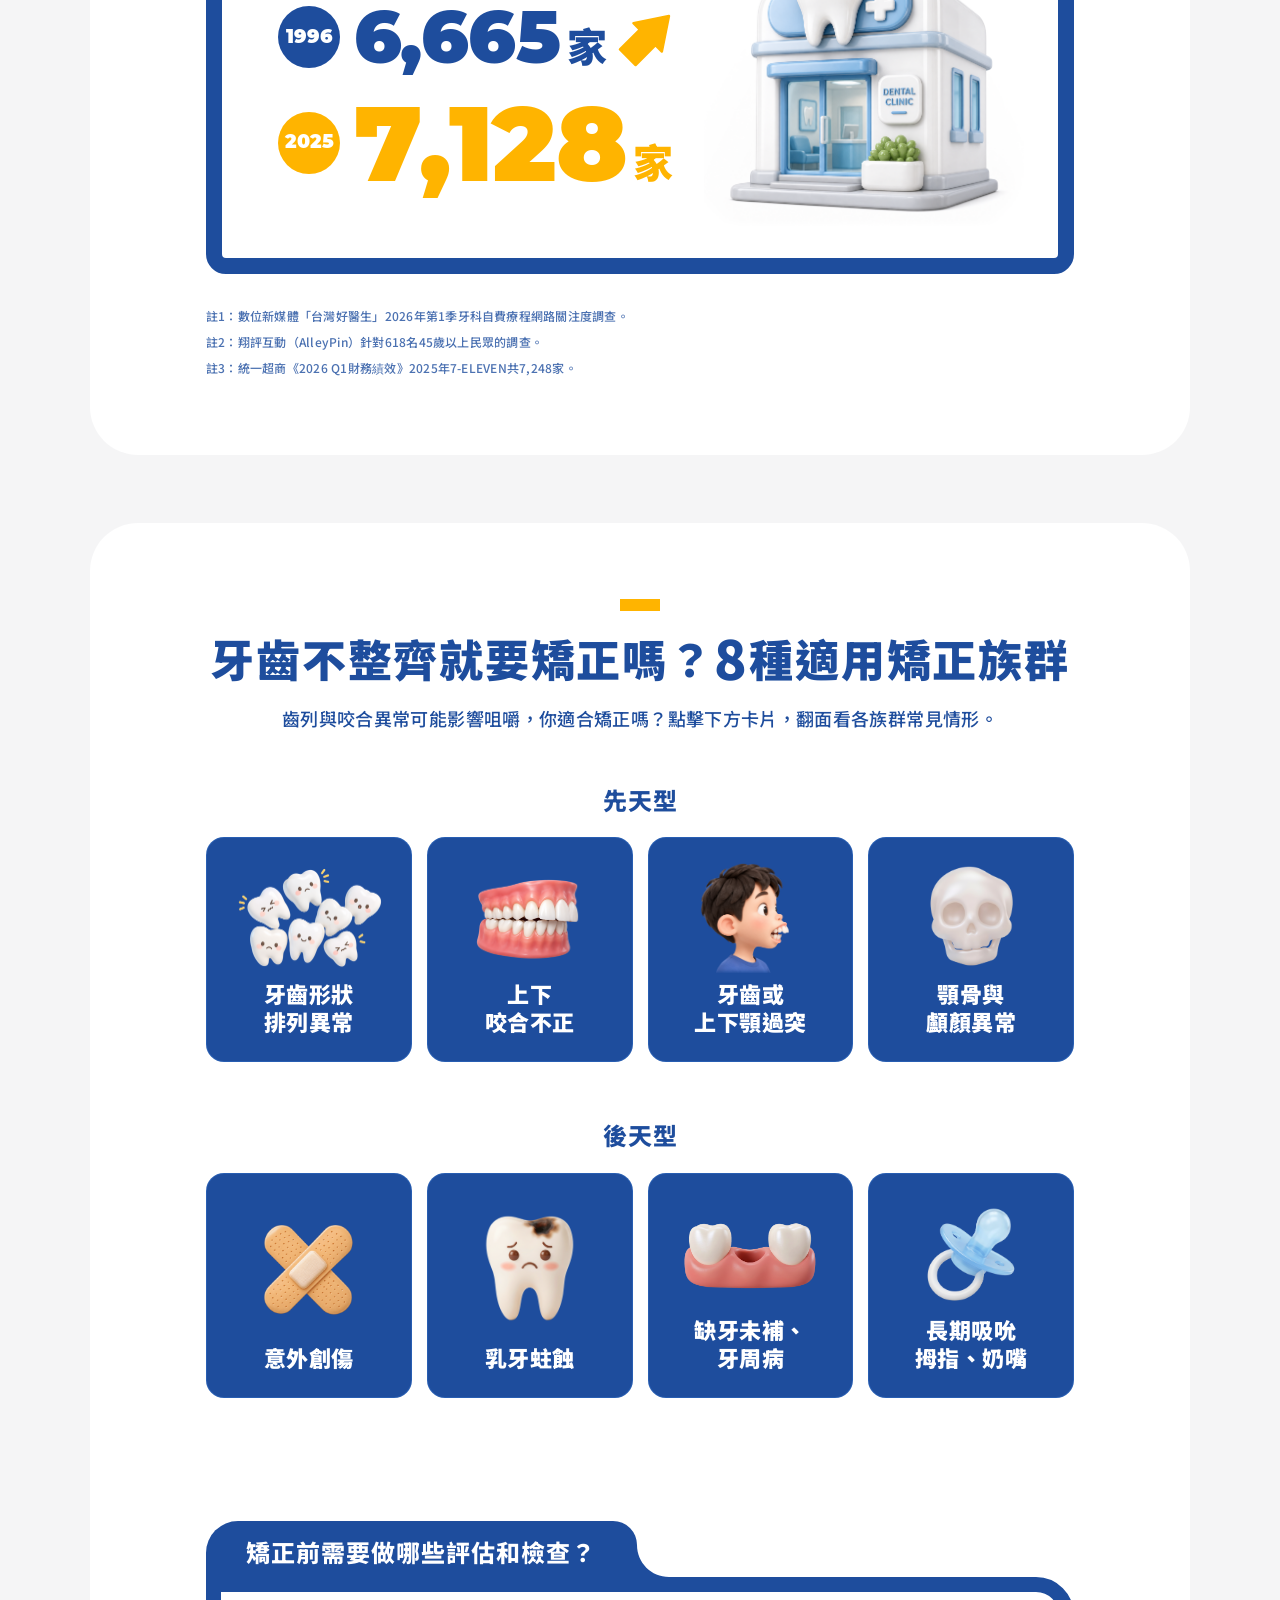
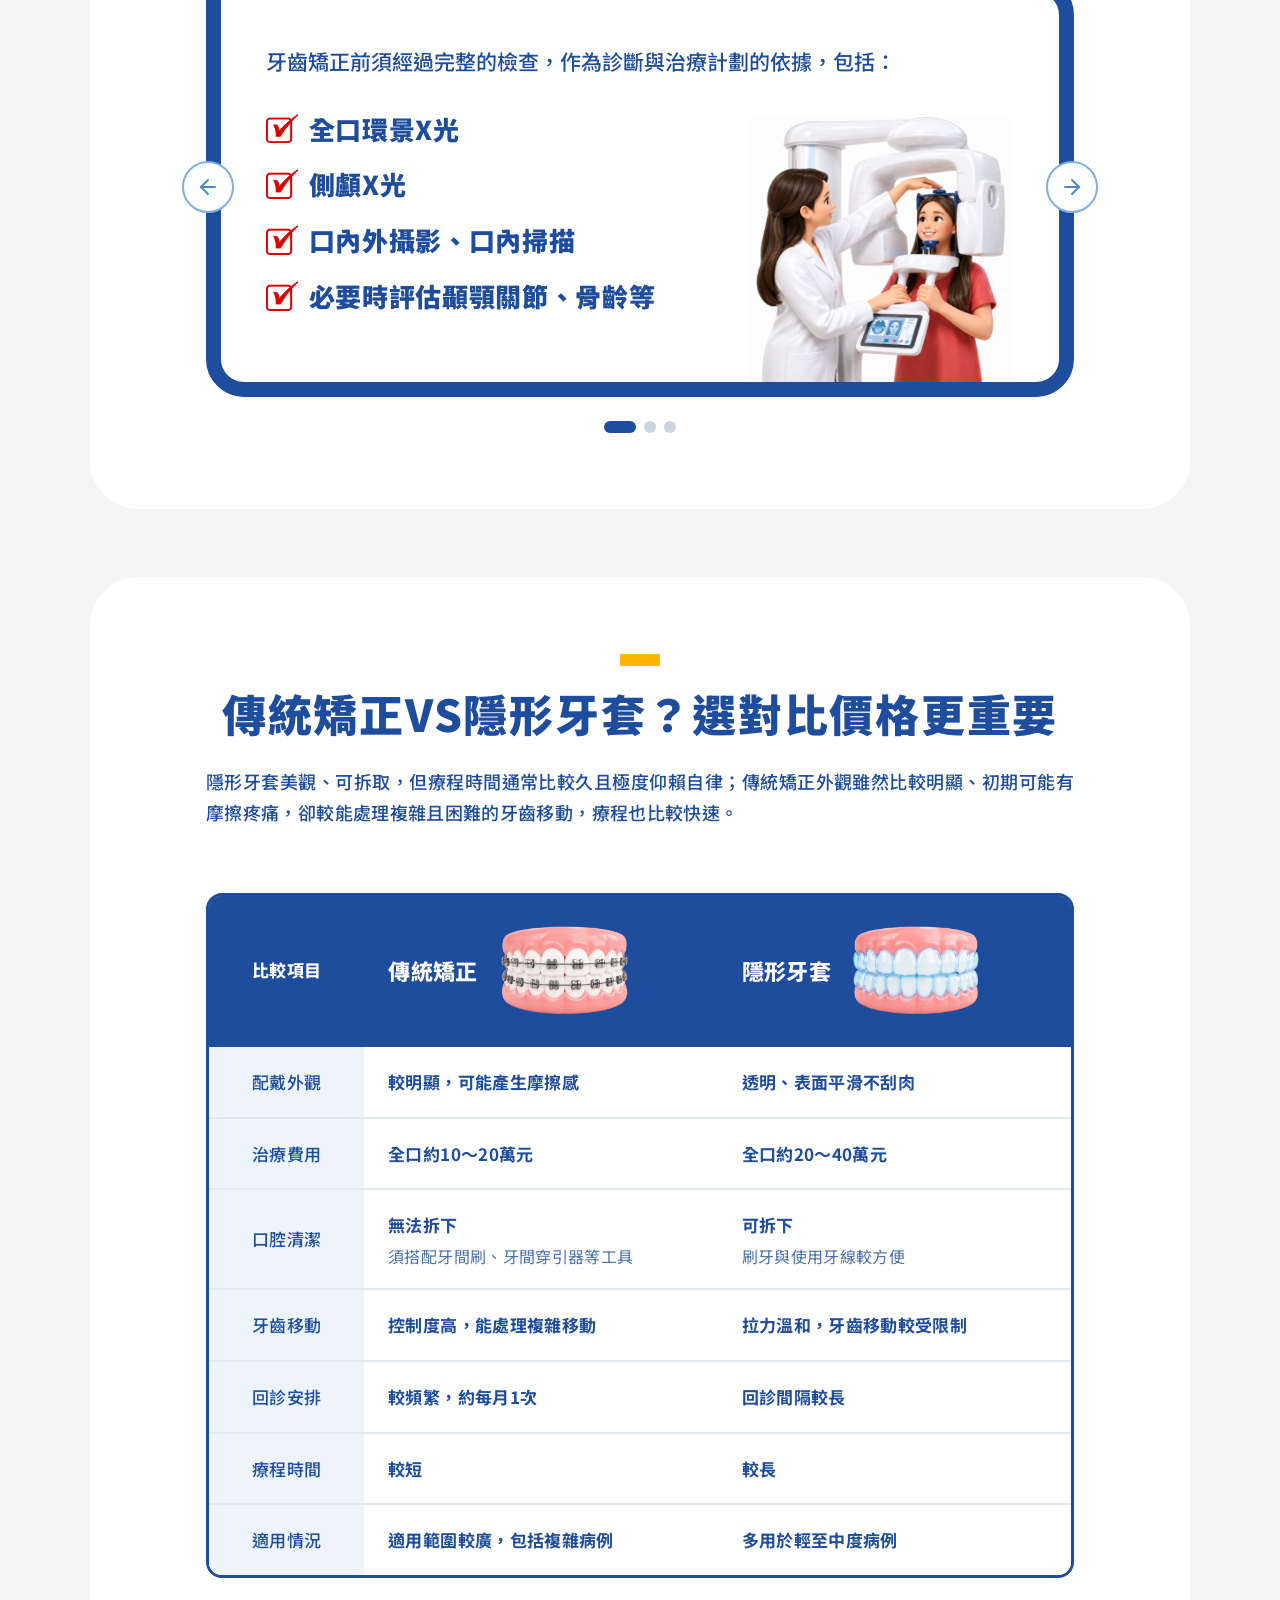
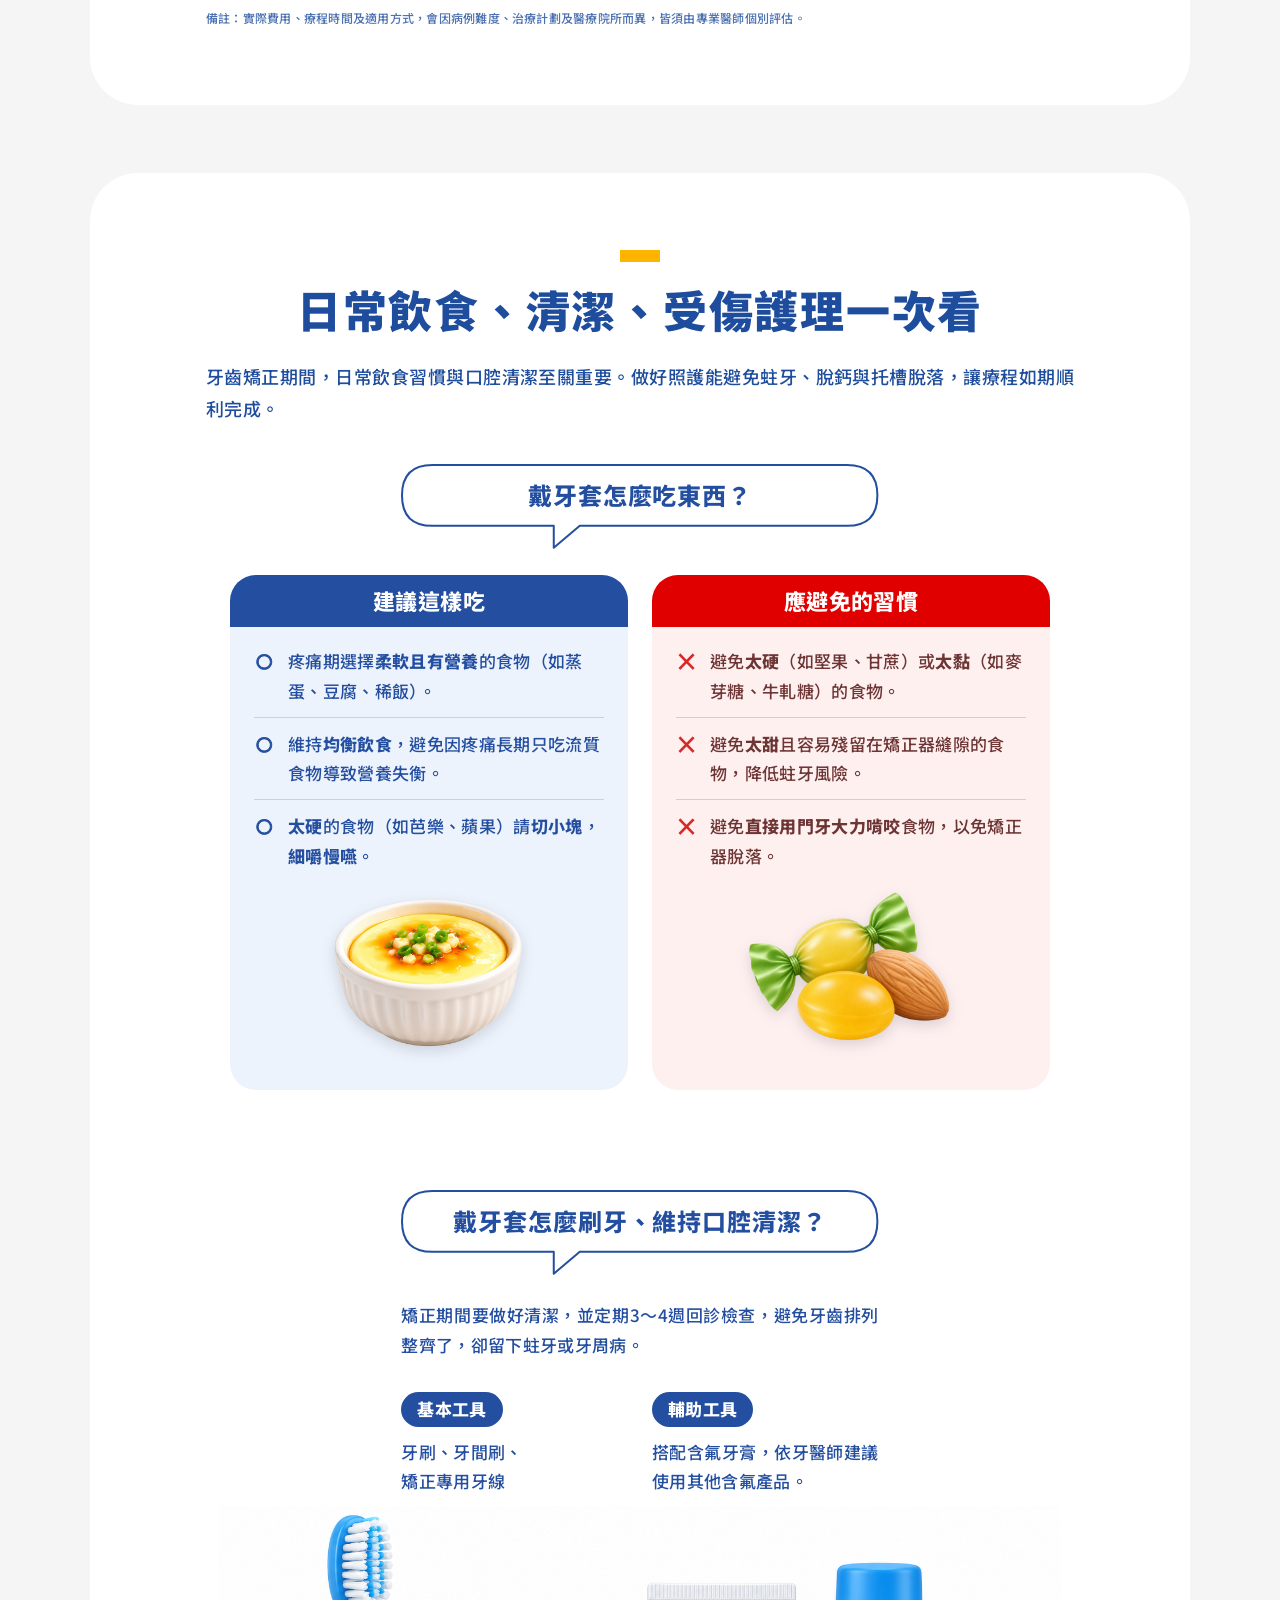
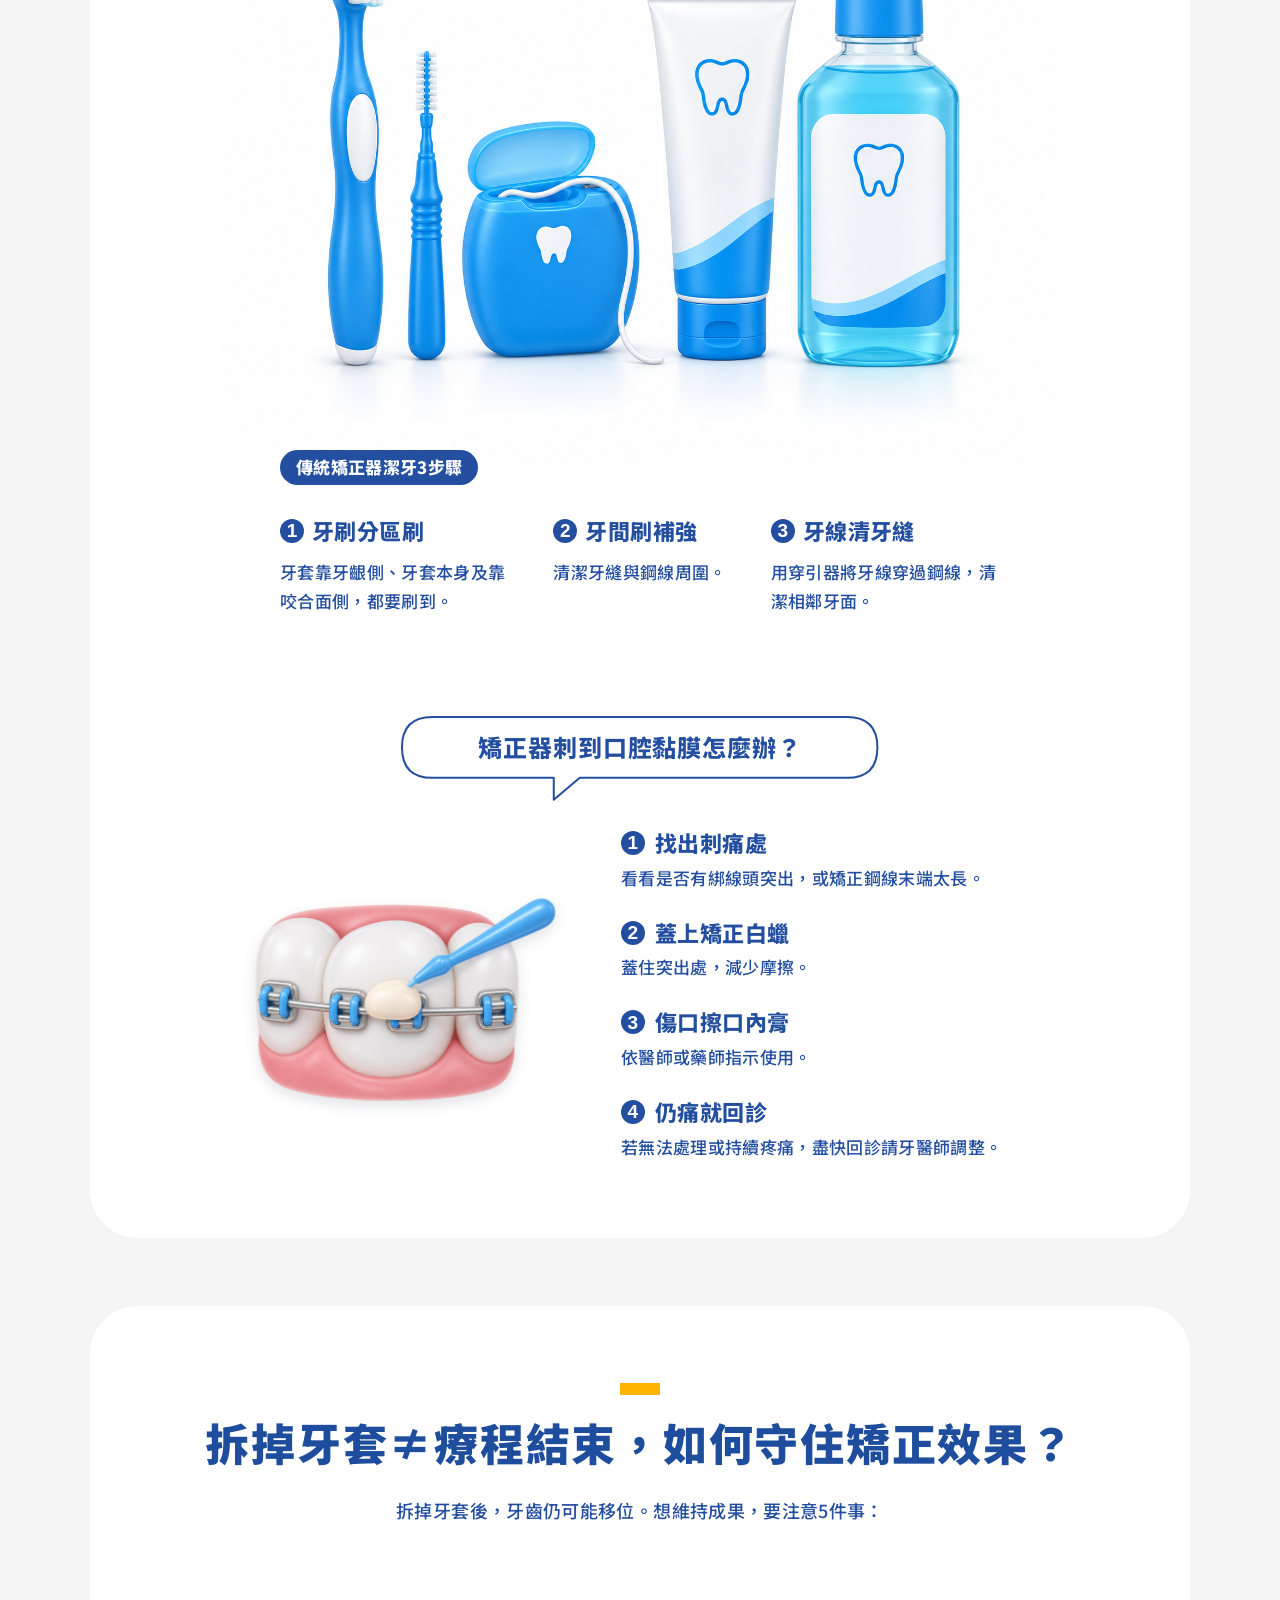
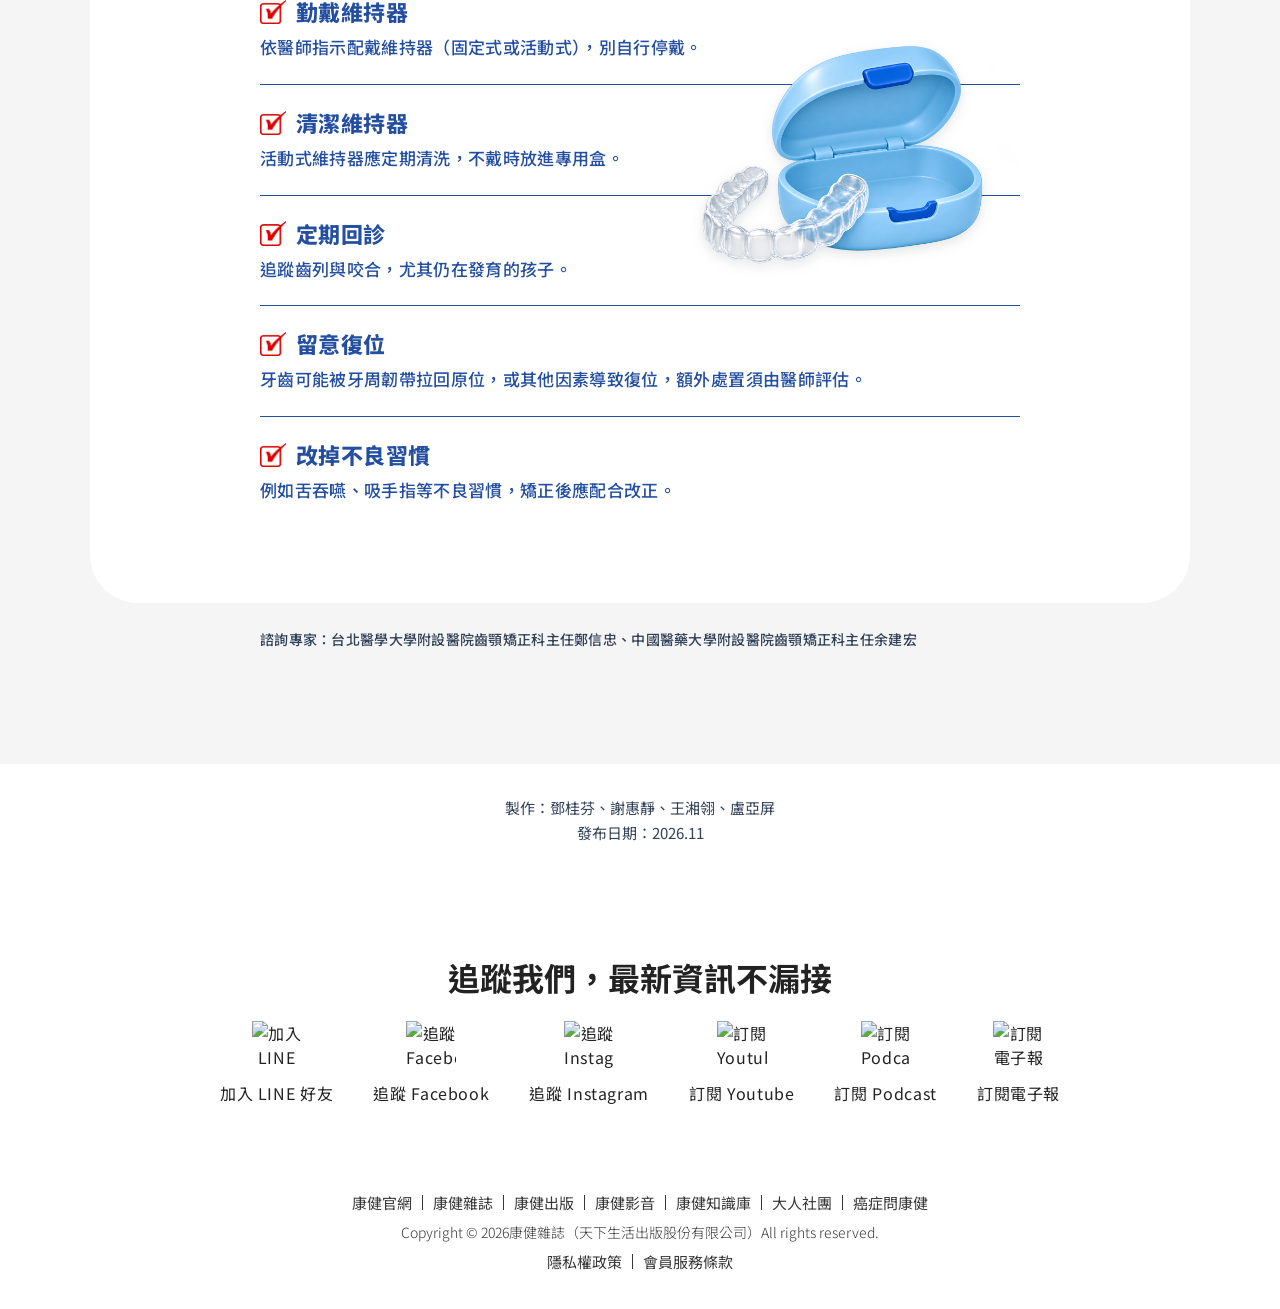
==== commit 199f1139: "Update B footnotes and social preview metadata" ====
--- a/smile-rwd-B/index.html
+++ b/smile-rwd-B/index.html
@@ -1,20 +1,33 @@
 <!DOCTYPE html>
 <html lang="zh-TW" class="scroll-smooth">
 <head>
+  <!-- 字元編碼、手機版畫面寬度，以及舊版 IE 的相容設定。 -->
   <meta charset="UTF-8">
   <meta name="viewport" content="width=device-width, initial-scale=1.0">
   <meta http-equiv="X-UA-Compatible" content="IE=edge">
+  <!-- 專題標題、搜尋摘要與關鍵字。標題也會顯示在瀏覽器分頁上。 -->
   <title>矯正前，先看懂代價 打造完美笑容的安心法則｜康健雜誌</title>
   <meta name="description" content="牙齒矯正是一段需要時間與金錢配合的醫療過程。隱形牙套和傳統矯正怎麼選？一定要拔牙嗎？費用、風險與後續維持該注意什麼？《康健》帶你看懂療程，找到適合自己的笑容改造計劃，降低消費風險。">
   <meta name="keywords" content="牙齒矯正,牙齒矯正諮詢注意事項,牙齒矯正維持效果,牙齒矯正費用,牙齒矯正時間,牙齒矯正比較">
+  <!-- 社群分享預覽所用的專題網址、類型、標題、描述和圖片。 -->
   <meta property="og:url" content="https://web.commonhealth.com.tw/orthodontics-guide/index.html">
   <meta property="og:type" content="website">
   <meta property="og:title" content="矯正前，先看懂代價 打造完美笑容的安心法則｜康健雜誌">
   <meta property="og:description" content="牙齒矯正是一段需要時間與金錢配合的醫療過程。隱形牙套和傳統矯正怎麼選？一定要拔牙嗎？費用、風險與後續維持該注意什麼？《康健》帶你看懂療程，找到適合自己的笑容改造計劃，降低消費風險。">
   <meta property="og:image" content="https://web.commonhealth.com.tw/orthodontics-guide/1200X630.png">
+  <!-- Meta 用來識別這個網站關聯的公司 Facebook 應用程式。 -->
   <meta property="fb:app_id" content="788399774562640">
+  <!-- Favicon 是瀏覽器分頁標題旁的小圖示。 -->
   <link rel="icon" type="image/x-icon" href="https://web.commonhealth.com.tw/online-source/commonhealth/favicon.ico">
+  <!-- Canonical 告訴搜尋引擎應優先採用哪個網址作為專題的正式網址。 -->
   <link rel="canonical" href="https://web.commonhealth.com.tw/orthodontics-guide/index.html">
+
+  <!-- X／Twitter 分享設定 -->
+  <meta name="twitter:card" content="summary_large_image">
+  <meta name="twitter:title" content="矯正前，先看懂代價 打造完美笑容的安心法則｜康健雜誌">
+  <meta name="twitter:description" content="隱形牙套和傳統矯正怎麼選？一定要拔牙嗎？費用、風險與後續維持該注意什麼？《康健》帶你看懂療程，找到適合自己的笑容改造計劃。">
+  <meta name="twitter:image" content="https://web.commonhealth.com.tw/orthodontics-guide/1200X630.png">
+  <meta name="twitter:image:alt" content="矯正前，先看懂代價：打造完美笑容的安心法則｜康健雜誌">
 
   <!-- Google Fonts 全套字體定義 (純黑體 Noto Sans TC) -->
   <link rel="stylesheet" href="./fonts/fonts.css?v=299">
@@ -125,7 +138,7 @@
   <script>document.documentElement.classList.add('fonts-pending');window.smileFontsReady=new Promise(function(resolve){window.resolveSmileFonts=resolve;});</script>
   <style>html.fonts-pending #root{opacity:0}#root{transition:opacity .18s ease-out}</style>
   <script src="font-ready.js?v=b-mobile-serif-266" defer></script>
-<!-- Google Tag Manager -->
+<!-- Google Tag Manager：載入公司容器，由容器管理流量和事件追蹤。 -->
 <script>(function (w, d, s, l, i) {
     w[l] = w[l] || []; w[l].push({
       'gtm.start':
@@ -138,7 +151,7 @@
 
 </head>
 <body class="bg-white text-slate-900 antialiased selection:bg-amber-200" id="header">
-	<!-- Google Tag Manager -->
+	<!-- Google Tag Manager：瀏覽器停用 JavaScript 時使用的備用載入方式。 -->
 	<noscript><iframe src="//www.googletagmanager.com/ns.html?id=GTM-MCMN77" height="0"
 	width="0" style="display: none; visibility: hidden"></iframe></noscript>
 	<!-- End Google Tag Manager -->
@@ -295,9 +308,9 @@
 
                 <!-- 註釋：往上移靠近上面的框 -->
                 <div class="trend-notes max-w-5xl mx-auto space-y-1.5 -mt-3 sm:-mt-2 pt-0 text-[11px] sm:text-xs text-[#1e4d9d]/80 font-medium tracking-[0.02em]">
-                  <p class="type-normalized " data-type="note">註1: 數位新媒體「台灣好醫生」2026年第1季牙科自費療程網路關注度調查。</p>
-                  <p class="type-normalized " data-type="note">註2: 翔評互動（AlleyPin）針對618名45歲以上民眾的調查。</p>
-                  <p class="type-normalized " data-type="note">註3: 統一超商《2026 Q1財務簡報》：2025年7-ELEVEN 共7,248家。</p>
+                  <p class="type-normalized " data-type="note">註1：數位新媒體「台灣好醫生」2026年第1季牙科自費療程網路關注度調查。</p>
+                  <p class="type-normalized " data-type="note">註2：翔評互動（AlleyPin）針對618名45歲以上民眾的調查。</p>
+                  <p class="type-normalized " data-type="note">註3：統一超商《2026 Q1財務績效》2025年7-ELEVEN共7,248家。</p>
                 </div>
               </div>
             </div>
@@ -363,8 +376,8 @@
                         <div class="mb-6 sm:mb-8 text-left"><p class="type-normalized text-[#1e4d9d] font-medium text-left leading-relaxed transition-all" style="--assessment-original-size:23px;--assessment-original-weight:500;--assessment-original-leading:1.625;--assessment-original-spacing:normal;font-size: 23px;" data-type="body">牙齒矯正前須經過完整的檢查，作為診斷與治療計劃的依據，包括：</p></div>
                         <div class="flex flex-col md:flex-row items-start md:items-end justify-between gap-6 relative">
                           <ul class="flex-1 space-y-4 sm:space-y-5 text-left pb-2 md:pb-4">
-                            <li class="flex items-center group/item transition-all" style="gap: 11px;"><img alt="Check" class="object-contain shrink-0 select-none" src="./images/checklist-check.png" style="width: 32px; height: 32px;"><span class="type-normalized text-[#1e4d9d] font-black tracking-wide leading-snug transition-all" style="--assessment-original-size:clamp(14px, 3.8vw, 28px);--assessment-original-weight:900;--assessment-original-leading:1.375;--assessment-original-spacing:.025em;font-size: clamp(14px, 3.8vw, 28px);" data-type="emphasis">全口環景 X 光</span></li>
-                            <li class="flex items-center group/item transition-all" style="gap: 11px;"><img alt="Check" class="object-contain shrink-0 select-none" src="./images/checklist-check.png" style="width: 32px; height: 32px;"><span class="type-normalized text-[#1e4d9d] font-black tracking-wide leading-snug transition-all" style="--assessment-original-size:clamp(14px, 3.8vw, 28px);--assessment-original-weight:900;--assessment-original-leading:1.375;--assessment-original-spacing:.025em;font-size: clamp(14px, 3.8vw, 28px);" data-type="emphasis">側顱 X 光</span></li>
+                            <li class="flex items-center group/item transition-all" style="gap: 11px;"><img alt="Check" class="object-contain shrink-0 select-none" src="./images/checklist-check.png" style="width: 32px; height: 32px;"><span class="type-normalized text-[#1e4d9d] font-black tracking-wide leading-snug transition-all" style="--assessment-original-size:clamp(14px, 3.8vw, 28px);--assessment-original-weight:900;--assessment-original-leading:1.375;--assessment-original-spacing:.025em;font-size: clamp(14px, 3.8vw, 28px);" data-type="emphasis">全口環景X光</span></li>
+                            <li class="flex items-center group/item transition-all" style="gap: 11px;"><img alt="Check" class="object-contain shrink-0 select-none" src="./images/checklist-check.png" style="width: 32px; height: 32px;"><span class="type-normalized text-[#1e4d9d] font-black tracking-wide leading-snug transition-all" style="--assessment-original-size:clamp(14px, 3.8vw, 28px);--assessment-original-weight:900;--assessment-original-leading:1.375;--assessment-original-spacing:.025em;font-size: clamp(14px, 3.8vw, 28px);" data-type="emphasis">側顱X光</span></li>
                             <li class="flex items-center group/item transition-all" style="gap: 11px;"><img alt="Check" class="object-contain shrink-0 select-none" src="./images/checklist-check.png" style="width: 32px; height: 32px;"><span class="type-normalized text-[#1e4d9d] font-black tracking-wide leading-snug transition-all" style="--assessment-original-size:clamp(14px, 3.8vw, 28px);--assessment-original-weight:900;--assessment-original-leading:1.375;--assessment-original-spacing:.025em;font-size: clamp(14px, 3.8vw, 28px);" data-type="emphasis">口內外攝影、口內掃描</span></li>
                             <li class="flex items-center group/item transition-all" style="gap: 11px;"><img alt="Check" class="object-contain shrink-0 select-none" src="./images/checklist-check.png" style="width: 32px; height: 32px;"><span class="type-normalized text-[#1e4d9d] font-black tracking-wide leading-snug transition-all" style="--assessment-original-size:clamp(14px, 3.8vw, 28px);--assessment-original-weight:900;--assessment-original-leading:1.375;--assessment-original-spacing:.025em;font-size: clamp(14px, 3.8vw, 28px);" data-type="emphasis">必要時評估顳顎關節、骨齡等</span></li>
                           </ul>
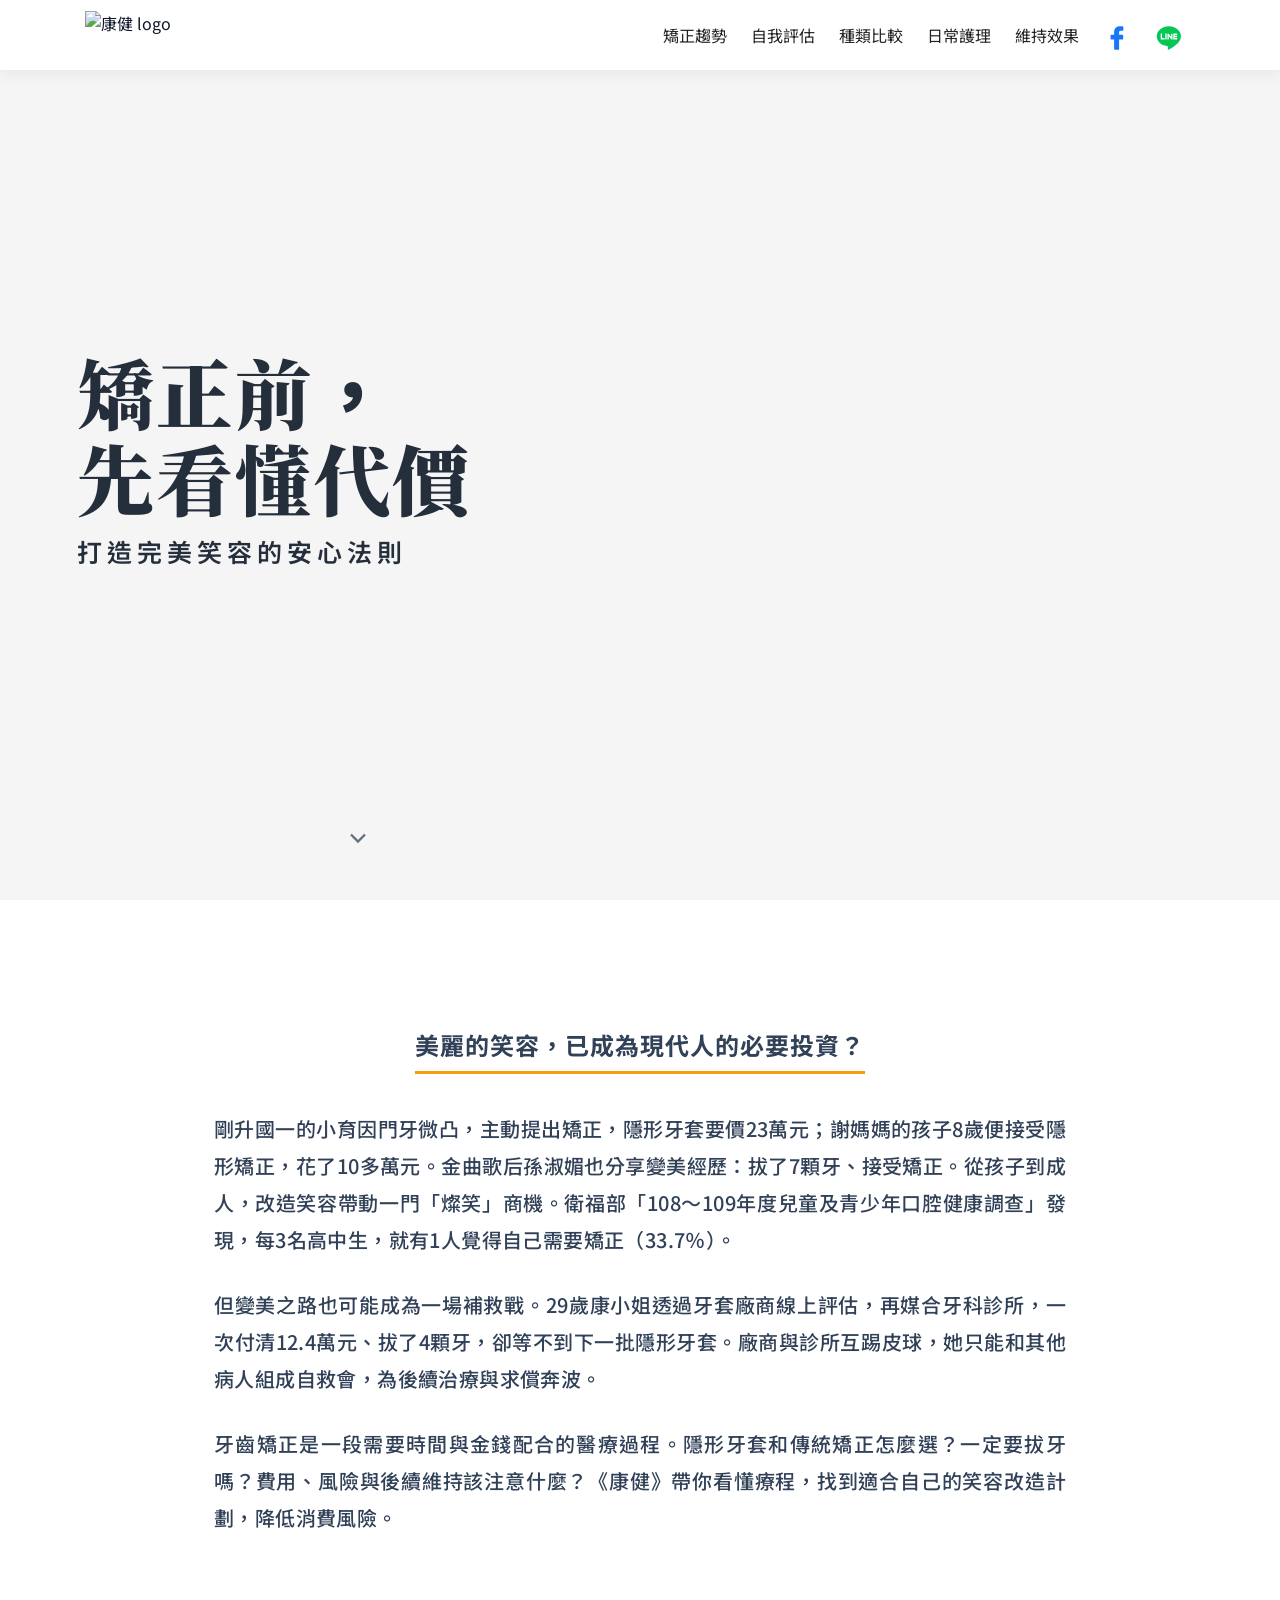
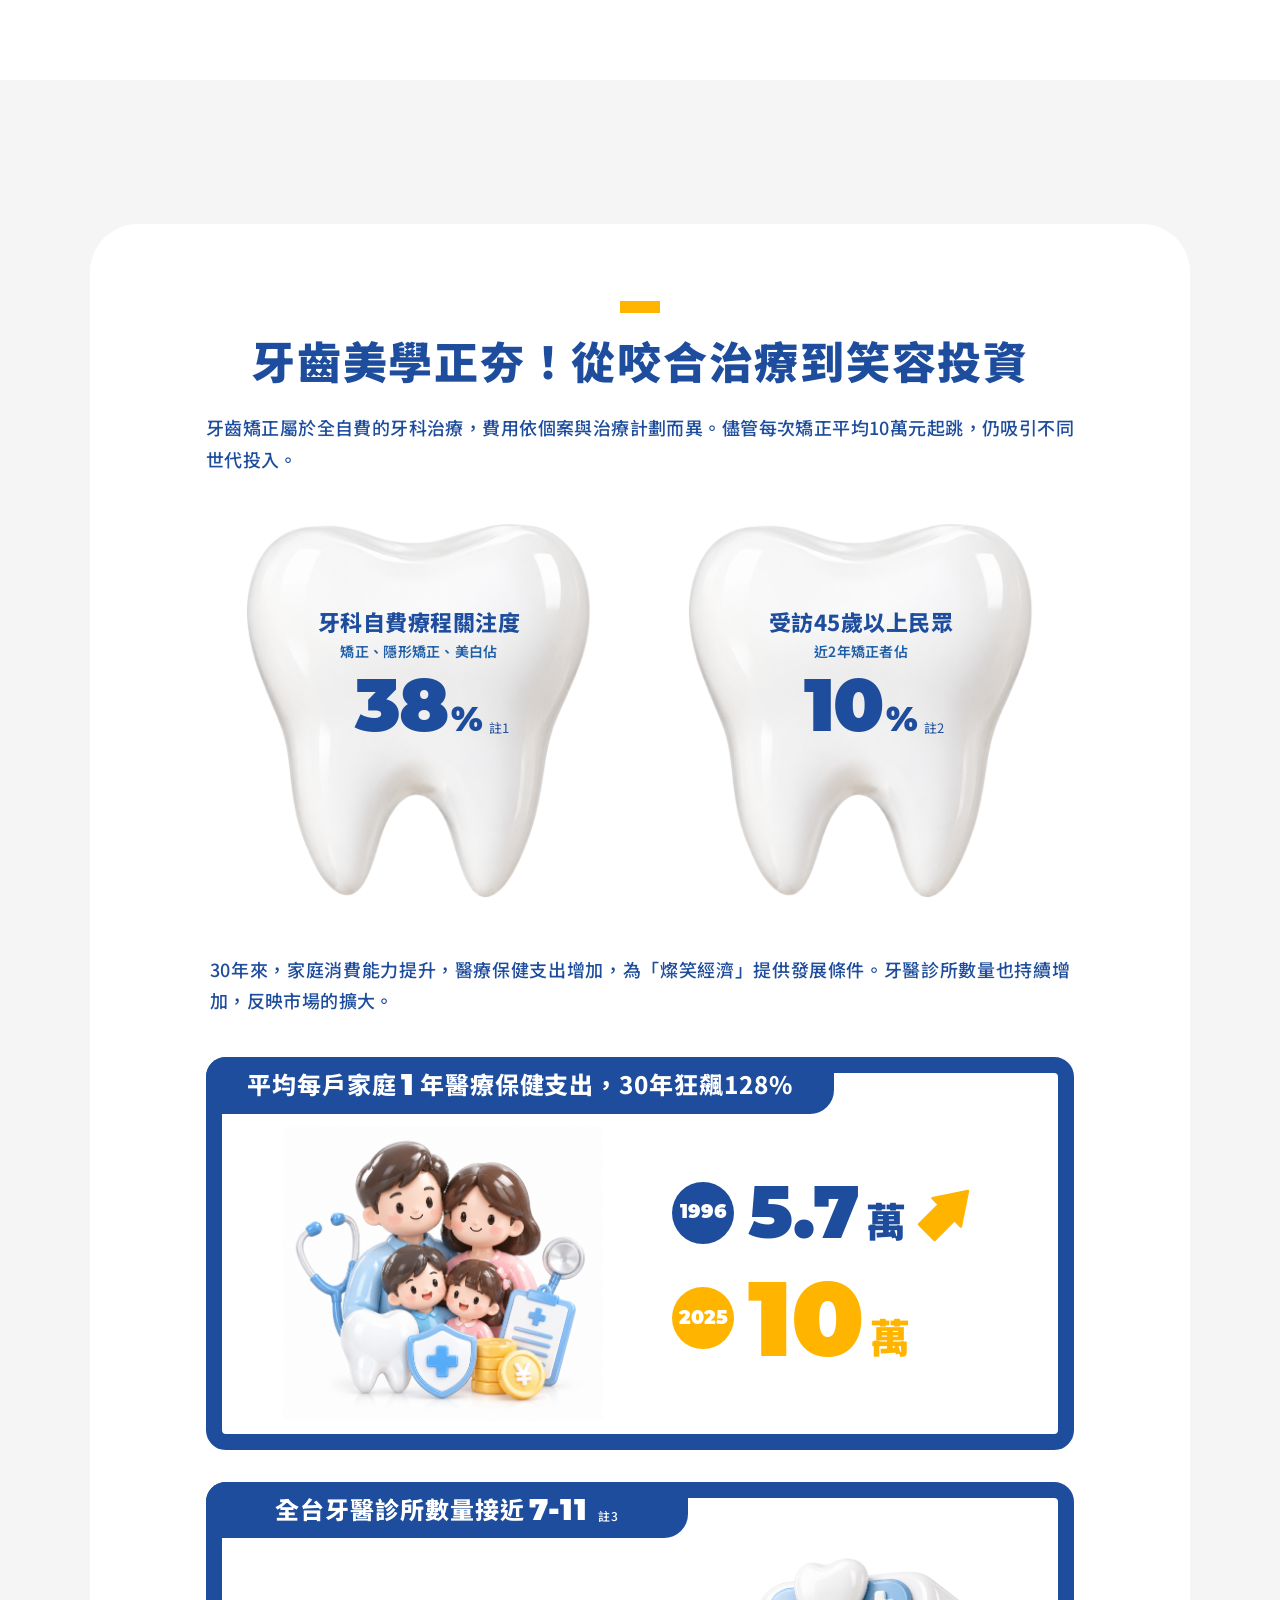
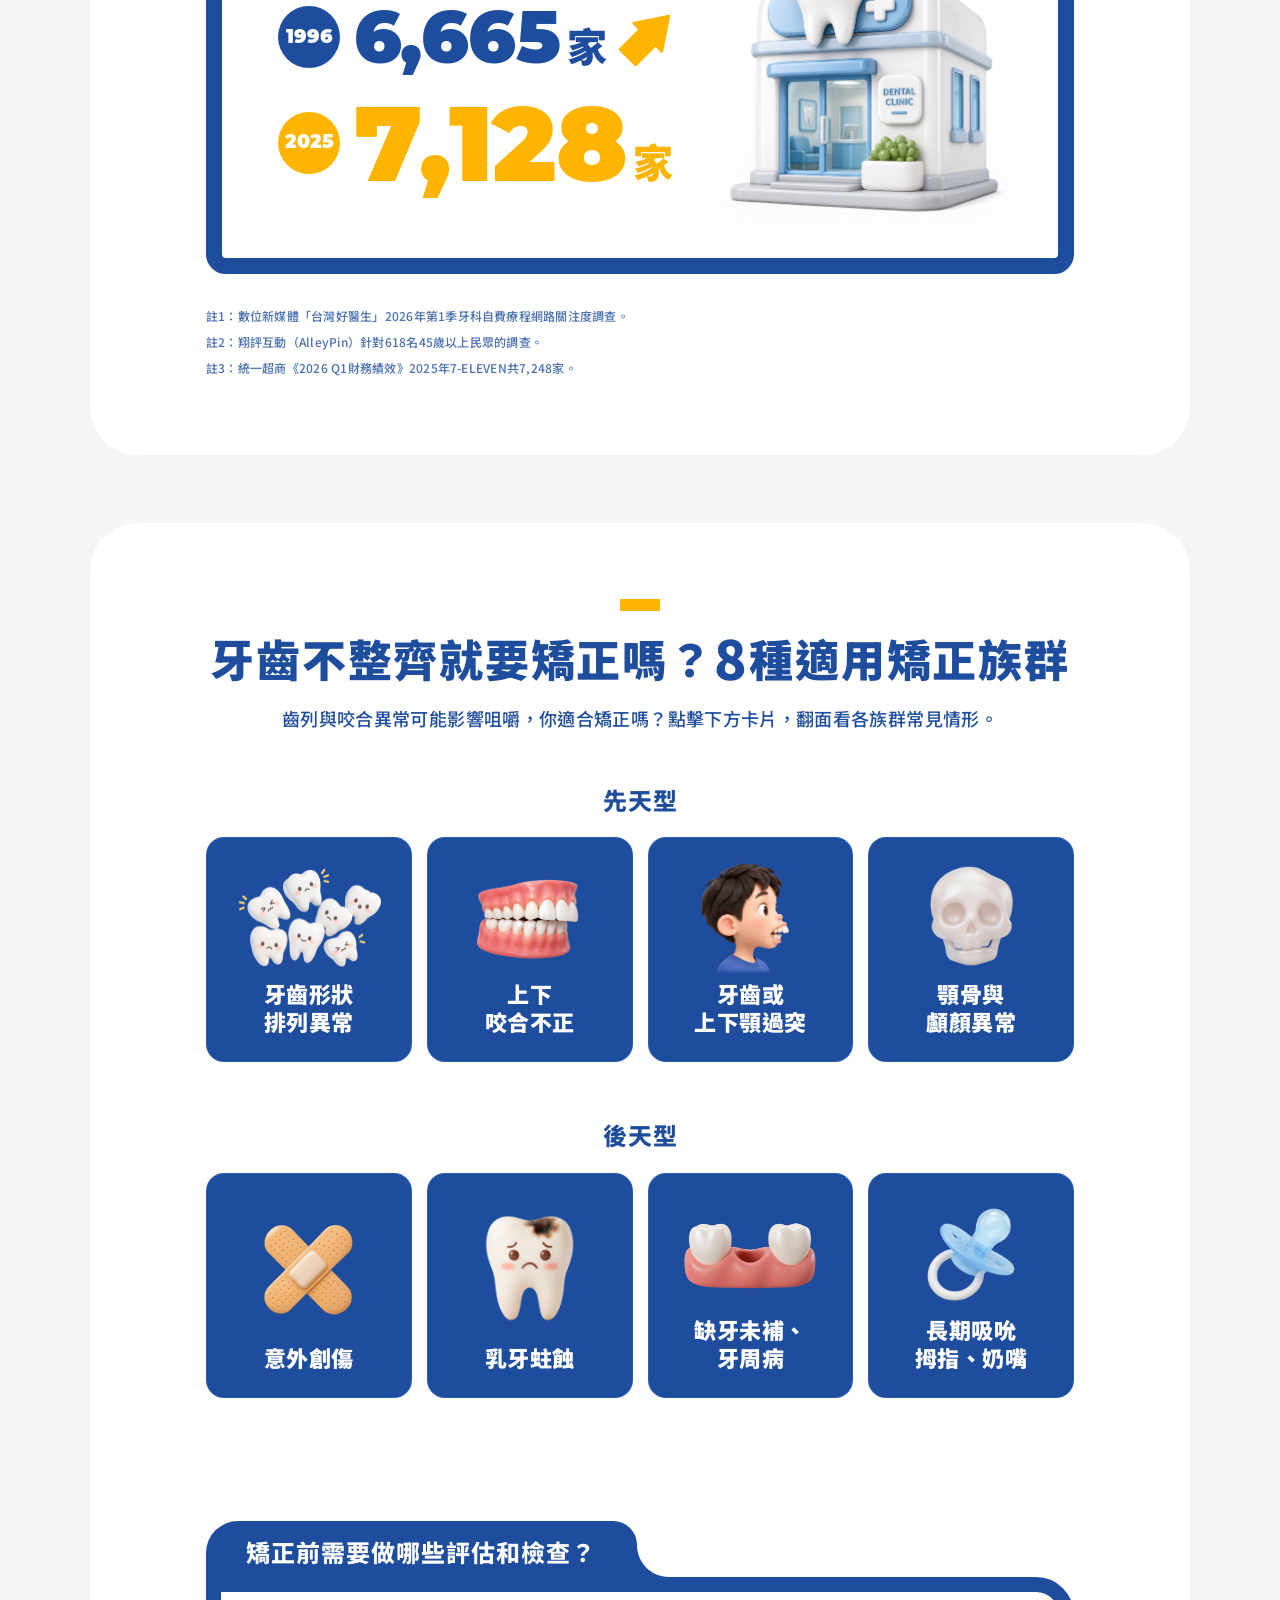
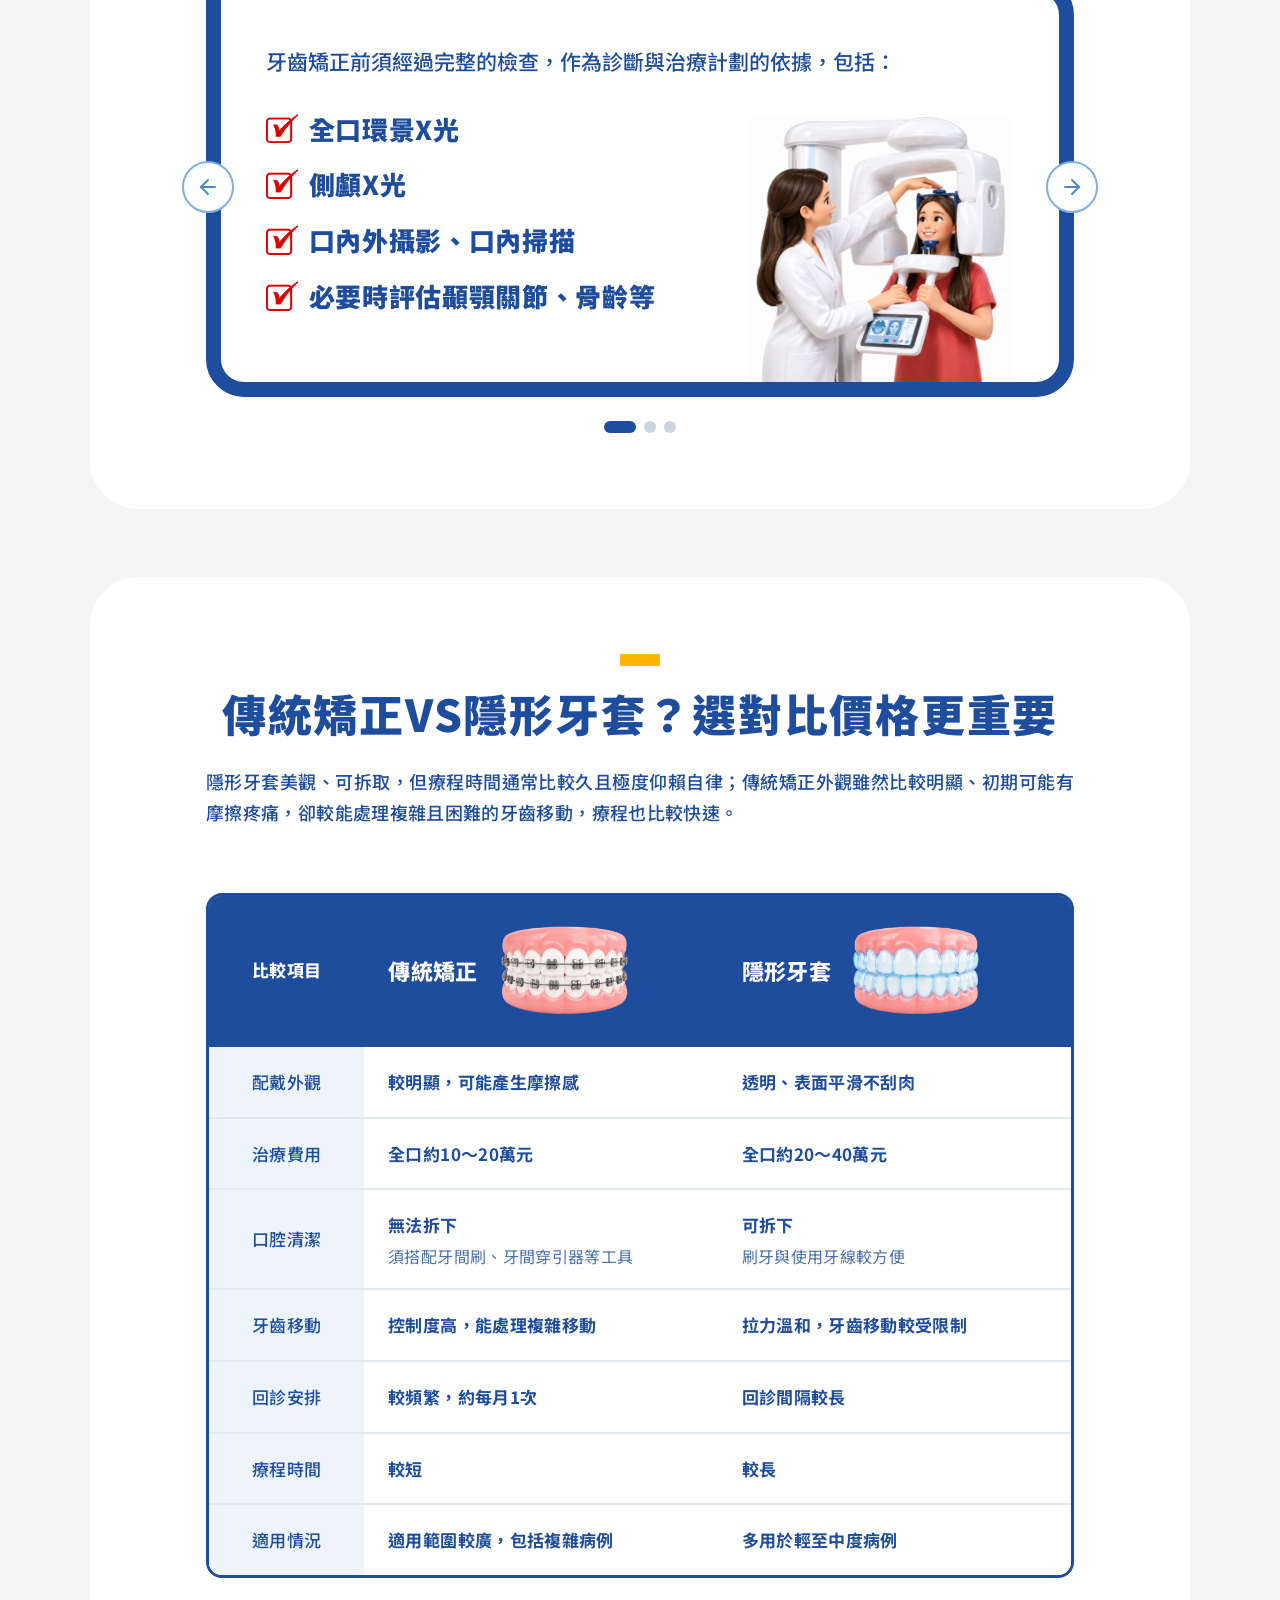
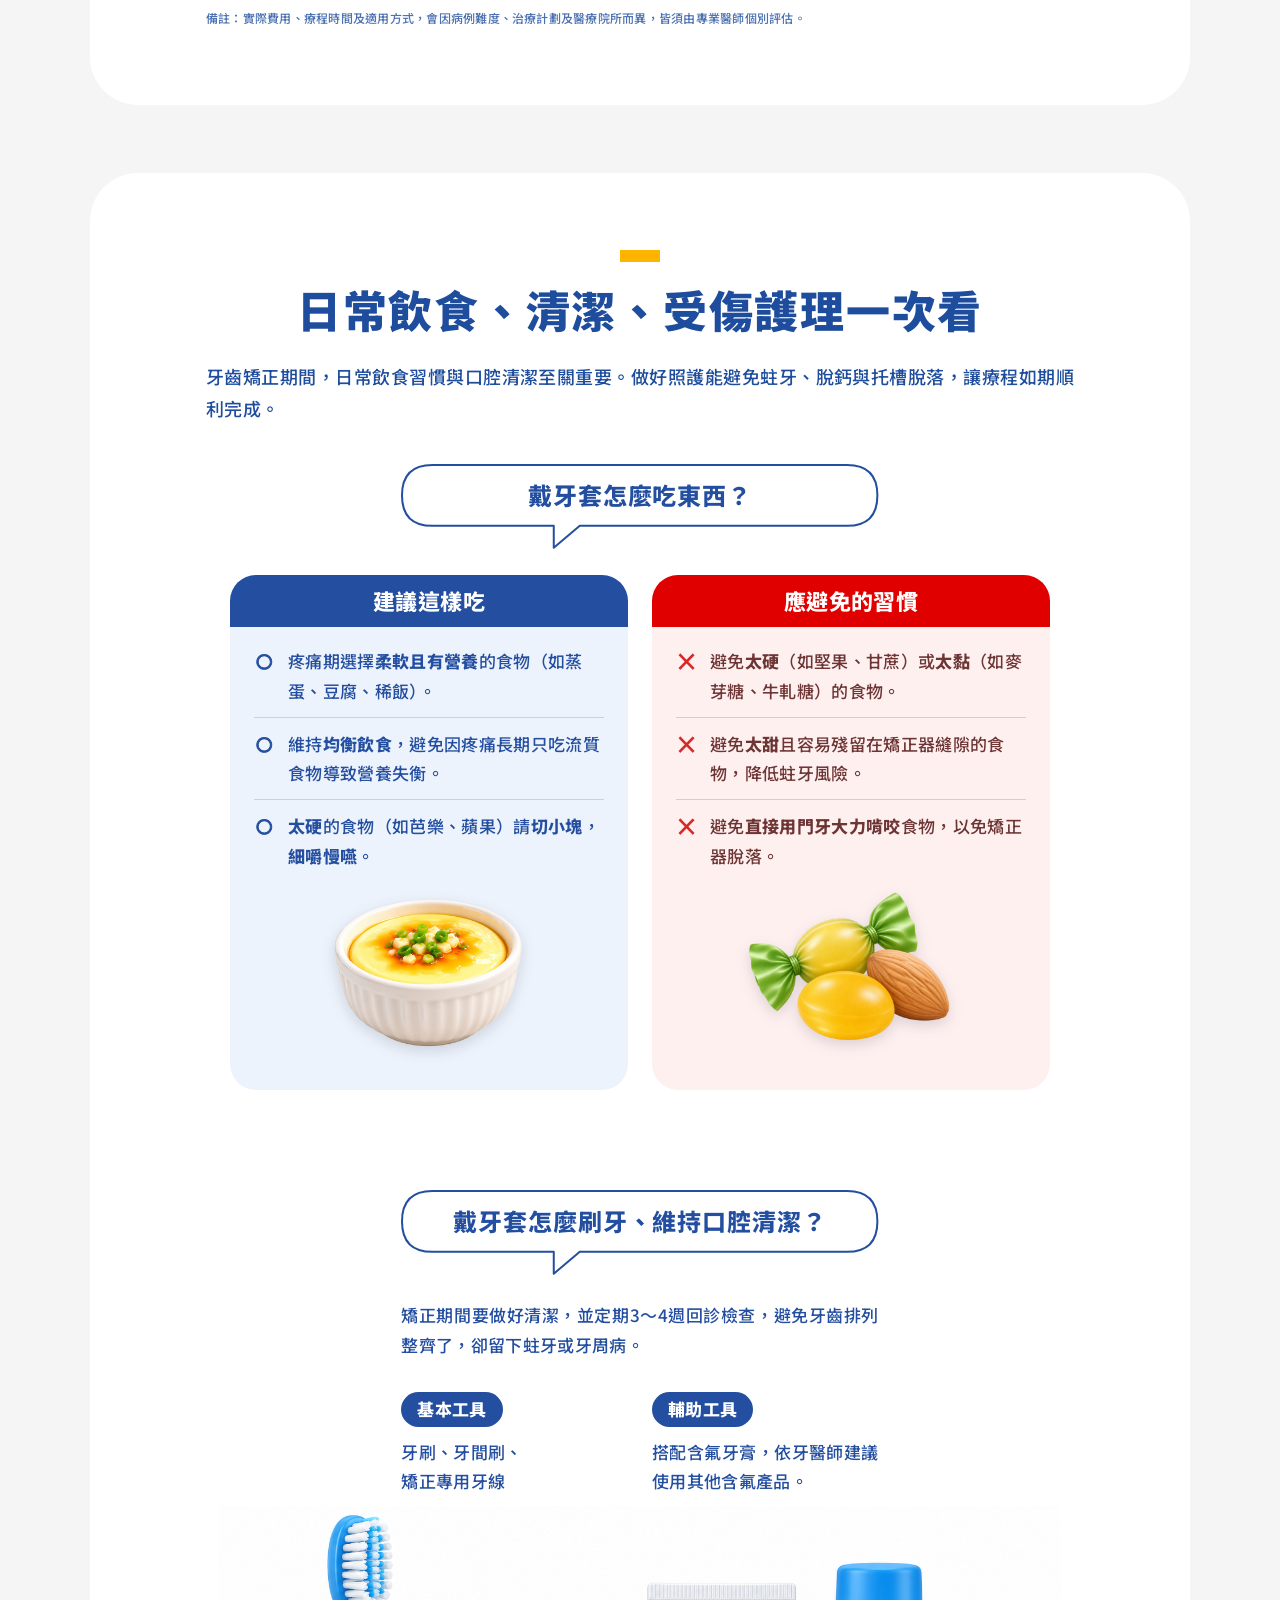
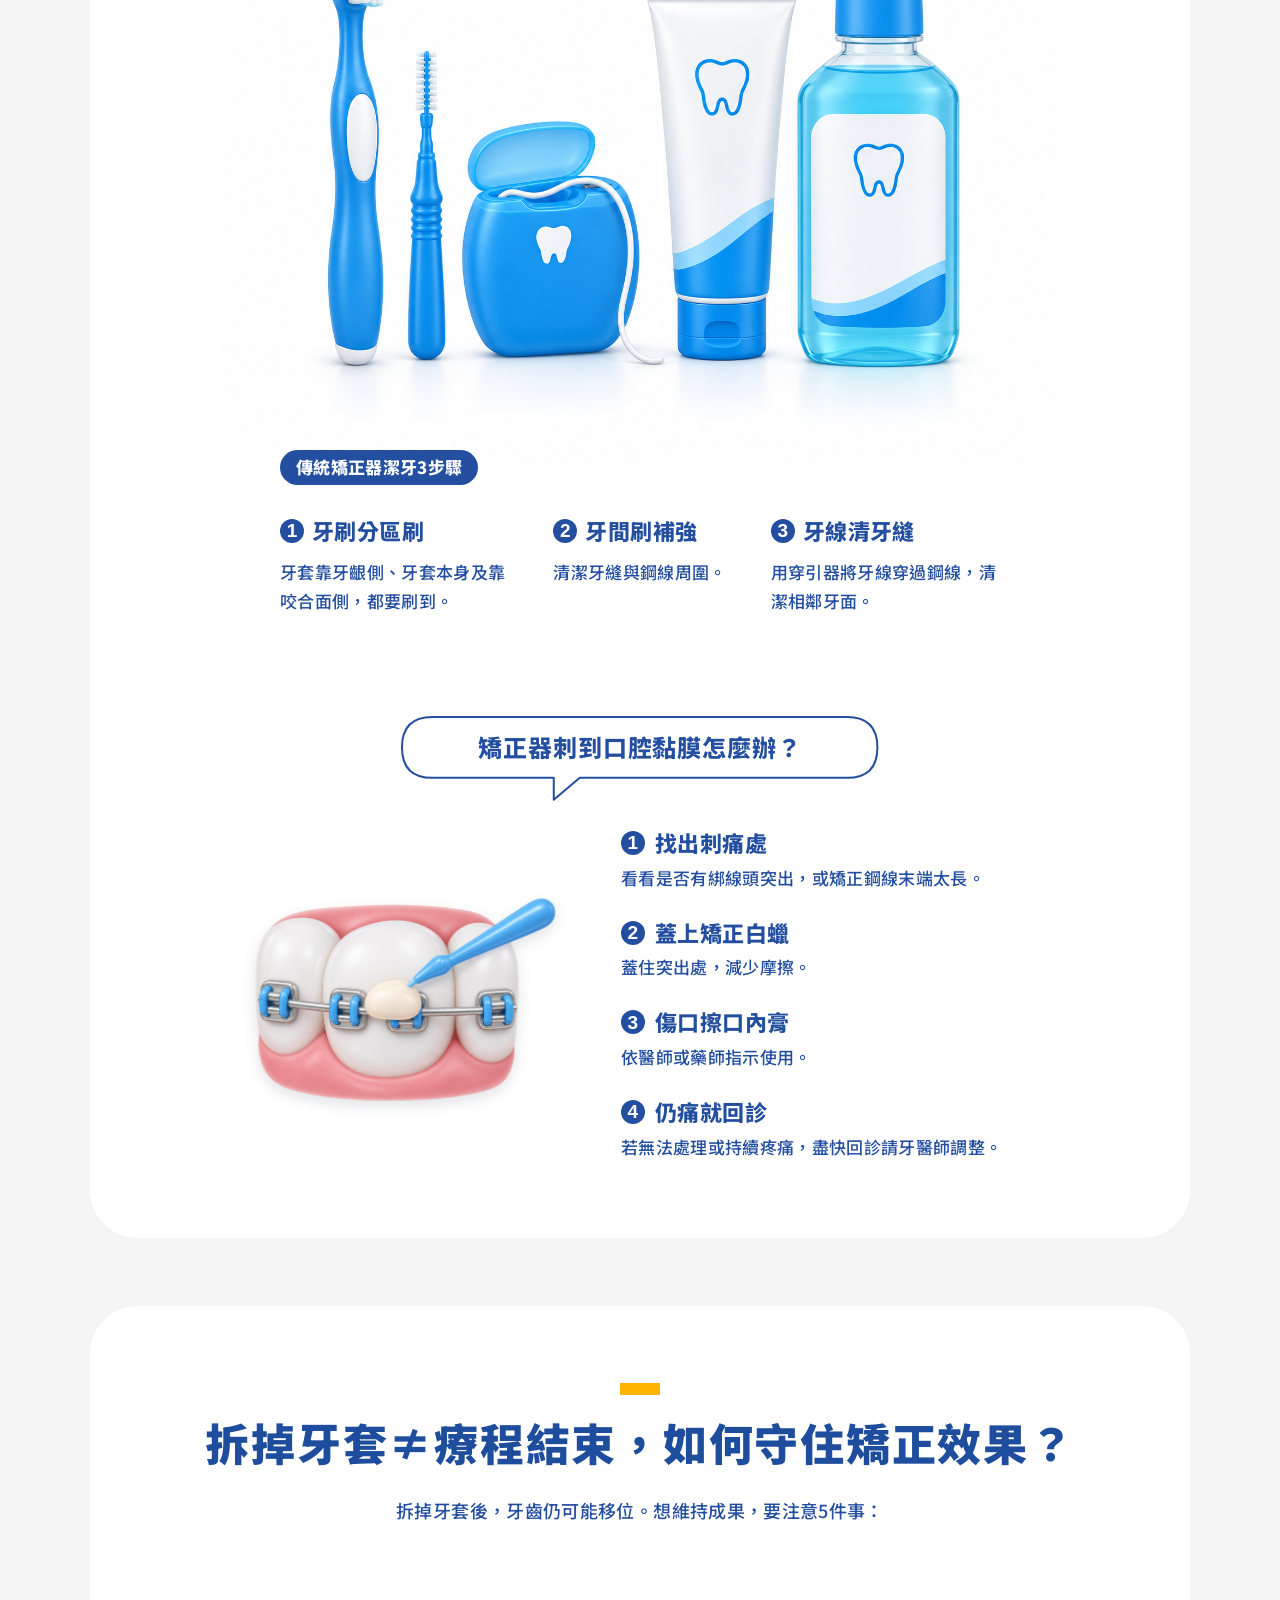
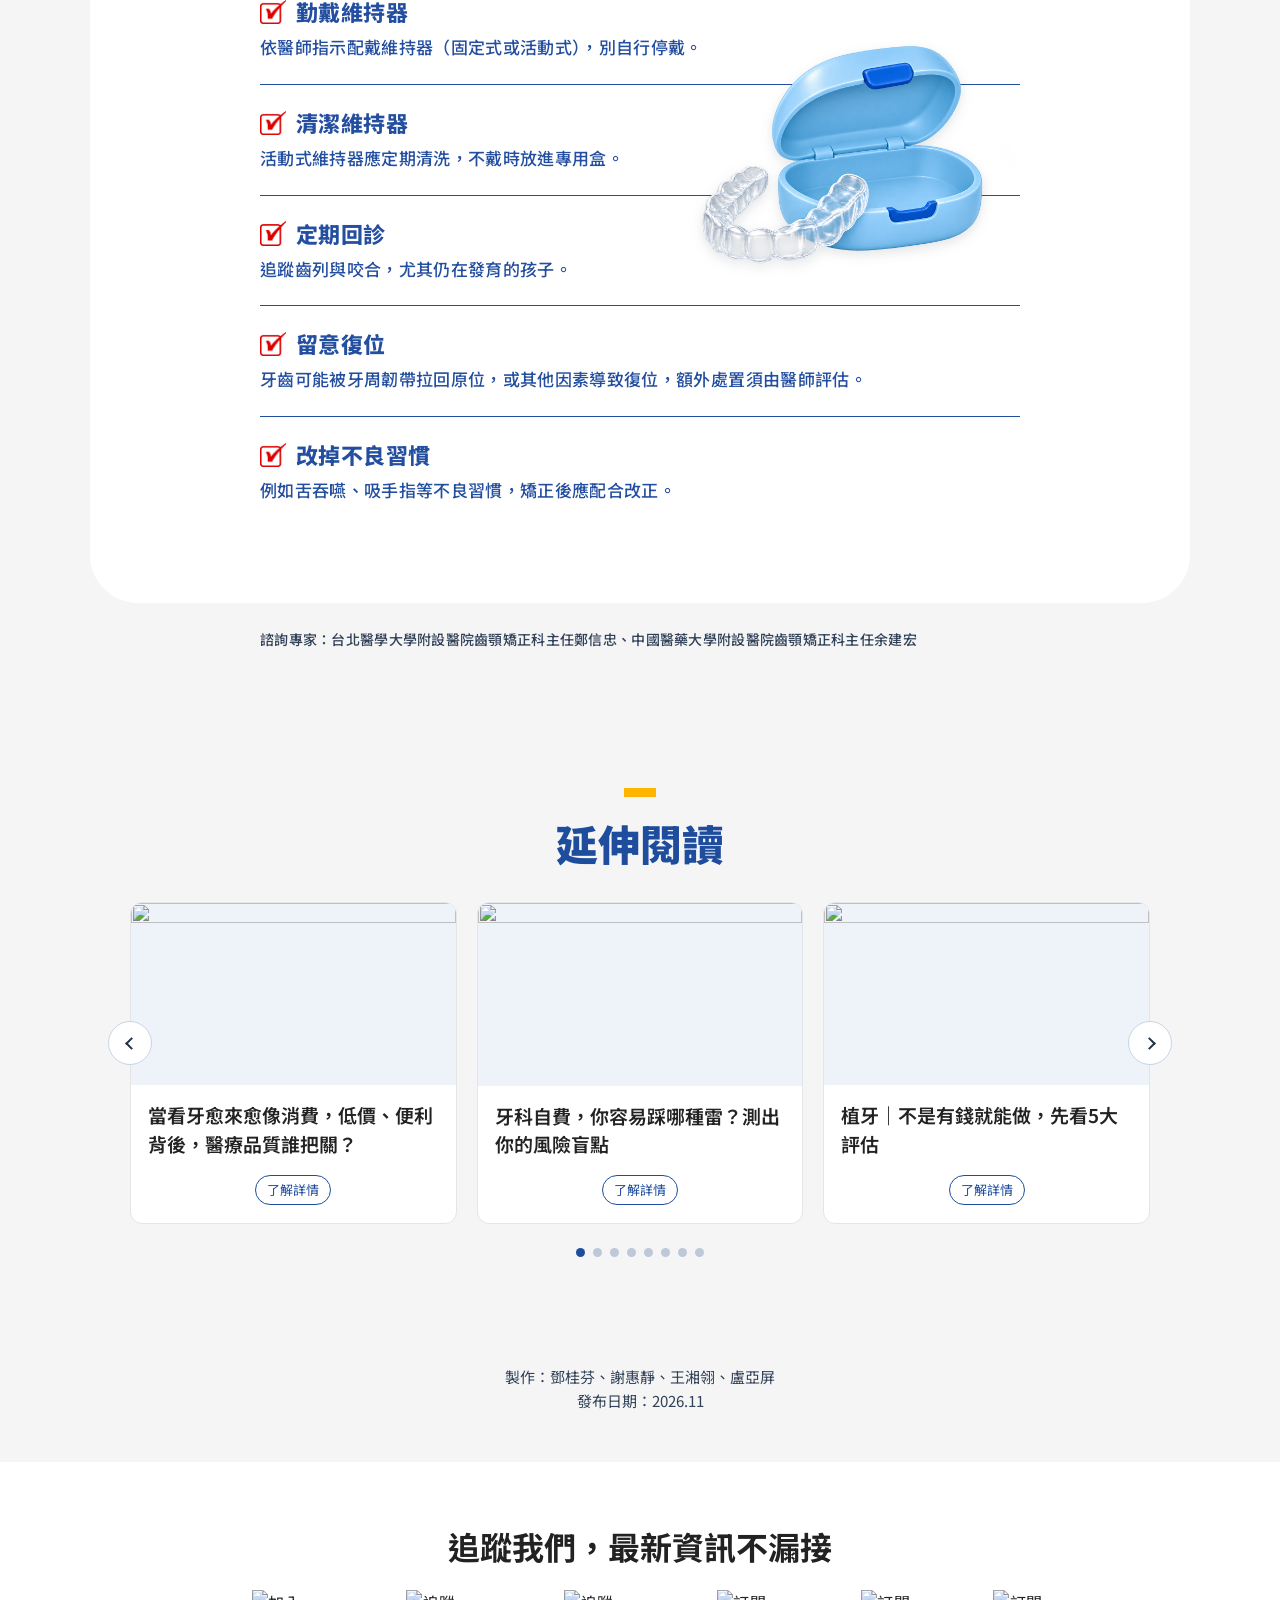
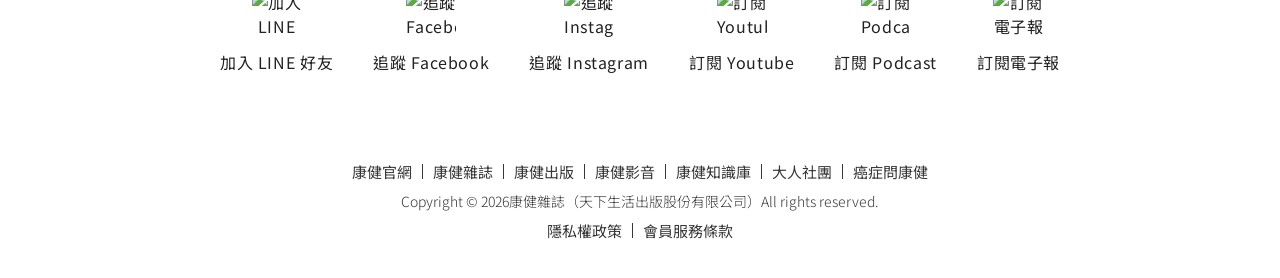
==== commit de9ff642: "Add related reading carousel to B edition" ====
--- a/smile-rwd-B/index.html
+++ b/smile-rwd-B/index.html
@@ -30,7 +30,7 @@
   <meta name="twitter:image:alt" content="矯正前，先看懂代價：打造完美笑容的安心法則｜康健雜誌">
 
   <!-- Google Fonts 全套字體定義 (純黑體 Noto Sans TC) -->
-  <link rel="stylesheet" href="./fonts/fonts.css?v=299">
+  <link rel="stylesheet" href="./fonts/fonts.css?v=300">
   
   <!-- 載入外觀樣式表與動態效果表 -->
   <link rel="stylesheet" href="styles.css">
@@ -149,6 +149,178 @@
   })(window, document, 'script', 'dataLayer', 'GTM-MCMN77');</script>
 <!-- End Google Tag Manager -->
 
+  <style>
+    #editorial-main-content > .related-reading {
+      margin: 0 auto;
+      padding: clamp(12px, 2vw, 24px) clamp(30px, 4vw, 50px) clamp(36px, 6vw, 76px);
+      background-color: #f5f5f6;
+      color: #1e4d9d;
+    }
+    .related-reading h2 {
+      margin: 0 0 28px;
+      text-align: center;
+      font-size: clamp(26px, 3.5vw, 42px);
+      font-family: "Noto Sans TC", sans-serif;
+      font-weight: 900;
+    }
+    .related-reading h2::before {
+      content: "";
+      display: block;
+      width: 32px;
+      height: 9px;
+      margin: 0 auto 14px;
+      background: #ffb400;
+    }
+    .related-reading-carousel {
+      position: relative;
+      max-width: 1020px;
+      margin: 0 auto;
+    }
+    .related-reading ul {
+      display: grid;
+      grid-template-columns: repeat(3, minmax(0, 1fr));
+      gap: 20px;
+      margin: 0;
+      padding: 0;
+      list-style: none;
+    }
+    .related-reading a {
+      display: flex;
+      flex-direction: column;
+      height: 100%;
+      overflow: hidden;
+      border: 1px solid #e3e5e7;
+      border-radius: 12px;
+      background: #fff;
+      color: #222;
+      text-decoration: none;
+    }
+    .related-reading a:focus-visible {
+      outline: 2px solid #1e4d9d;
+      outline-offset: 3px;
+    }
+    .related-reading-image {
+      overflow: hidden;
+    }
+    .related-reading img {
+      display: block;
+      width: 100%;
+      aspect-ratio: 16 / 9;
+      object-fit: cover;
+      background: #edf3f9;
+    }
+    .related-reading h3 {
+      display: -webkit-box;
+      -webkit-box-orient: vertical;
+      -webkit-line-clamp: 2;
+      overflow: hidden;
+      margin: 16px 17px;
+      font-size: clamp(16px, 1.5vw, 19px);
+      font-weight: 600;
+      line-height: 1.5;
+      overflow-wrap: anywhere;
+    }
+    .related-reading-details {
+      align-self: center;
+      margin: auto 0 18px;
+      padding: 5px 11px;
+      border: 1px solid #1e4d9d;
+      border-radius: 999px;
+      color: #1e4d9d;
+      font-size: 13px;
+      line-height: 1.4;
+    }
+    @media (any-hover: hover) {
+      .related-reading li:hover img {
+        transform: scale(1.04);
+      }
+      .related-reading a:hover .related-reading-details,
+      .related-reading-controls button:hover {
+        background-color: #1e4d9d;
+        border-color: #1e4d9d;
+        color: #fff;
+      }
+    }
+    @media (any-hover: hover) and (prefers-reduced-motion: no-preference) {
+      .related-reading img {
+        transition: transform 180ms ease;
+      }
+      .related-reading-details,
+      .related-reading-controls button {
+        transition: background-color 180ms ease, border-color 180ms ease, color 180ms ease;
+      }
+    }
+    .related-reading [hidden] { display: none; }
+    .related-reading-dots {
+      display: flex;
+      justify-content: center;
+      gap: 8px;
+      margin-top: 24px;
+    }
+    .related-reading-dots span {
+      width: 9px;
+      height: 9px;
+      border-radius: 50%;
+      background: #bdc9d8;
+    }
+    .related-reading-dots .is-current { background: #1e4d9d; }
+    .related-reading-controls button {
+      display: grid;
+      place-items: center;
+      position: absolute;
+      top: 44%;
+      transform: translateY(-50%);
+      width: 44px;
+      height: 44px;
+      padding: 0;
+      border: 1px solid #c7d5e4;
+      border-radius: 50%;
+      background: #fff;
+      color: #203244;
+      font-size: 28px;
+      line-height: 1;
+      cursor: pointer;
+    }
+    .related-reading-controls button::before {
+      content: "";
+      box-sizing: border-box;
+      width: 9px;
+      height: 9px;
+      border-top: 2px solid currentColor;
+      border-right: 2px solid currentColor;
+      transform: translateX(-1px) rotate(45deg);
+    }
+    .related-reading-controls [data-step="-1"]::before {
+      transform: translateX(1px) rotate(-135deg);
+    }
+    .related-reading-controls [data-step="-1"] { left: -22px; }
+    .related-reading-controls [data-step="1"] { right: -22px; }
+    .related-reading-controls button:focus-visible {
+      outline: 2px solid #1e4d9d;
+      outline-offset: 3px;
+    }
+    @media (max-width: 900px) {
+      .related-reading ul { grid-template-columns: repeat(2, minmax(0, 1fr)); }
+    }
+    @media (min-width: 640px) {
+      #editorial-main-content > .related-reading + .production-credit {
+        background-color: #f5f5f6;
+      }
+    }
+    @media (max-width: 639px) {
+      #editorial-main-content > .related-reading { background-color: #fff; }
+      .related-reading ul {
+        grid-template-columns: minmax(0, 1fr);
+        overflow: clip;
+      }
+      .related-reading-carousel { touch-action: pan-y pinch-zoom; }
+      #section-retention .expert-credit-mobile {
+        margin-top: 0;
+        border-top: 1px solid #244fa0;
+        padding-top: 18px;
+      }
+    }
+  </style>
 </head>
 <body class="bg-white text-slate-900 antialiased selection:bg-amber-200" id="header">
 	<!-- Google Tag Manager：瀏覽器停用 JavaScript 時使用的備用載入方式。 -->
@@ -535,6 +707,74 @@
 <p class="expert-credit expert-credit-desktop type-normalized" data-type="note">諮詢專家：台北醫學大學附設醫院齒顎矯正科主任鄭信忠、中國醫藥大學附設醫院齒顎矯正科主任余建宏</p></section>
 
         </div>
+        <section class="related-reading" aria-labelledby="related-reading-title">
+          <h2 id="related-reading-title">延伸閱讀</h2>
+          <div class="related-reading-carousel">
+          <ul id="related-reading-articles">
+            <li>
+              <a href="https://www.commonhealth.com.tw/article/94648?from=orthodontics-guide">
+                <div class="related-reading-image"><img src="https://as.chdev.tw/web/article/b/2/4/bfd671a6-2432-43aa-aeab-ae7c784320d11790671926.webp" alt="" loading="lazy" decoding="async"></div>
+                <h3>當看牙愈來愈像消費，低價、便利背後，醫療品質誰把關？</h3>
+                <span class="related-reading-details" aria-hidden="true">了解詳情</span>
+              </a>
+            </li>
+            <li>
+              <a href="https://www.commonhealth.com.tw/article/94646?from=orthodontics-guide">
+                <div class="related-reading-image"><img src="https://as.chdev.tw/web/article/b/d/4/ba00f56c-d1c6-43ce-b2af-d0878e9bee3f1790673118.webp" alt="" loading="lazy" decoding="async"></div>
+                <h3>牙科自費，你容易踩哪種雷？測出你的風險盲點</h3>
+                <span class="related-reading-details" aria-hidden="true">了解詳情</span>
+              </a>
+            </li>
+            <li>
+              <a href="https://www.commonhealth.com.tw/article/94644?from=orthodontics-guide">
+                <div class="related-reading-image"><img src="https://as.chdev.tw/web/article/3/6/4/3ff8cfc1-6b79-415f-8396-f4cba09539921790156818.webp" alt="" loading="lazy" decoding="async"></div>
+                <h3>植牙｜不是有錢就能做，先看5大評估</h3>
+                <span class="related-reading-details" aria-hidden="true">了解詳情</span>
+              </a>
+            </li>
+            <li>
+              <a href="https://www.commonhealth.com.tw/article/94645?from=orthodontics-guide">
+                <div class="related-reading-image"><img src="https://as.chdev.tw/web/article/3/6/4/38af292b-6162-4be5-aa8c-6d6aa1cc6c601790673925.webp" alt="" loading="lazy" decoding="async"></div>
+                <h3>矯正｜別只挑牙套，醫師診斷才是關鍵</h3>
+                <span class="related-reading-details" aria-hidden="true">了解詳情</span>
+              </a>
+            </li>
+            <li>
+              <a href="https://www.commonhealth.com.tw/article/94647?from=orthodontics-guide">
+                <div class="related-reading-image"><img src="https://as.chdev.tw/web/article/2/1/4/2fa8b274-1769-4896-8c67-3554c56624421790674574.webp" alt="" loading="lazy" decoding="async"></div>
+                <h3>美白｜牙齒好黃怎麼辦？先找原因，再選亮白</h3>
+                <span class="related-reading-details" aria-hidden="true">了解詳情</span>
+              </a>
+            </li>
+            <li>
+              <a href="https://www.commonhealth.com.tw/article/94649?from=orthodontics-guide">
+                <div class="related-reading-image"><img src="https://as.chdev.tw/web/article/5/4/4/563afea7-4e48-44c8-b0c8-c7c334b3486f1790675690.webp" alt="" loading="lazy" decoding="async"></div>
+                <h3>花大錢做牙，先學自保！查醫師、看報價，遇糾紛3步求助</h3>
+                <span class="related-reading-details" aria-hidden="true">了解詳情</span>
+              </a>
+            </li>
+            <li>
+              <a href="https://www.commonhealth.com.tw/article/94874?from=orthodontics-guide">
+                <div class="related-reading-image"><img src="https://as.chdev.tw/web/article/9/8/4/9c594d8c-8d24-42ce-af0a-b1c37045d6f21793779164.webp" alt="" loading="lazy" decoding="async"></div>
+                <h3>一套微笑計畫走過人生不同階段　隱形牙套品牌以科技回應全齡需求</h3>
+                <span class="related-reading-details" aria-hidden="true">了解詳情</span>
+              </a>
+            </li>
+            <li>
+              <a href="https://www.commonhealth.com.tw/article/94879?from=orthodontics-guide">
+                <div class="related-reading-image"><img src="https://as.chdev.tw/web/article/4/a/4/4c4c2b09-a308-48f3-b057-9dcb8bd71c2b1793347721.webp" alt="" loading="lazy" decoding="async"></div>
+                <h3>牙齒隱形矯正有年齡限制嗎？【全齡矯正指南】7歲到熟齡的矯正評估、方式、流程一次看懂</h3>
+                <span class="related-reading-details" aria-hidden="true">了解詳情</span>
+              </a>
+            </li>
+          </ul>
+          <div class="related-reading-controls" hidden>
+            <button type="button" data-step="-1" aria-controls="related-reading-articles" aria-label="上一篇延伸閱讀"></button>
+            <button type="button" data-step="1" aria-controls="related-reading-articles" aria-label="下一篇延伸閱讀"></button>
+          </div>
+          </div>
+          <div class="related-reading-dots" role="img" hidden></div>
+        </section>
         <p class="production-credit">製作：鄧桂芬、謝惠靜、王湘翎、盧亞屏<br>發布日期：2026.11</p>
       </main>
 
@@ -608,6 +848,99 @@
   <!-- JavaScript 互動腳本 (含漢堡選單、平滑錨點捲動、卡片翻轉、無阻礙輪播與數字累加動畫) -->
   <script src="interactions.js?v=b-official-facebook-share-298" defer></script>
 <script src="hero-entrance.js?v=b-mobile-entrance-291" defer></script>
+  <script>
+    (() => {
+      const section = document.querySelector('.related-reading');
+      const articles = Array.from(section.querySelectorAll('li'));
+      const controls = section.querySelector('.related-reading-controls');
+      const list = section.querySelector('#related-reading-articles');
+      const mobile = window.matchMedia('(max-width: 639px)');
+      const indicators = section.querySelector('.related-reading-dots');
+      const dots = articles.map(() => {
+        const dot = document.createElement('span');
+        dot.setAttribute('aria-hidden', 'true');
+        indicators.append(dot);
+        return dot;
+      });
+      let start = 0;
+      let transitioning = false;
+      const reducedMotion = window.matchMedia('(prefers-reduced-motion: reduce)');
+
+      function showArticles() {
+        const visibleCount = mobile.matches ? 1 : 3;
+        for (let offset = 0; offset < articles.length; offset++) {
+          const article = articles[(start + offset) % articles.length];
+          article.hidden = offset >= visibleCount;
+          list.append(article);
+        }
+        dots.forEach((dot, index) => dot.classList.toggle('is-current', index === start));
+        indicators.setAttribute('aria-label', `第 ${start + 1} 篇，共 ${articles.length} 篇`);
+      }
+
+      async function stepBy(step) {
+        if (transitioning) return;
+        const next = (start + step + articles.length) % articles.length;
+        const outgoing = articles[start];
+        if (!mobile.matches || reducedMotion.matches || typeof outgoing.animate !== 'function') {
+          start = next;
+          showArticles();
+          return;
+        }
+
+        transitioning = true;
+        try {
+          const exit = outgoing.animate(
+            [{ opacity: 1, transform: 'translateX(0)' },
+             { opacity: 0, transform: `translateX(${-step * 100}%)` }],
+            { duration: 180, easing: 'ease-in', fill: 'forwards' }
+          );
+          await exit.finished.catch(() => {});
+          start = next;
+          showArticles();
+          exit.cancel();
+
+          if (!mobile.matches) return;
+          const enter = articles[start].animate(
+            [{ opacity: 0.35, transform: `translateX(${step * 100}%)` },
+             { opacity: 1, transform: 'translateX(0)' }],
+            { duration: 440, easing: 'cubic-bezier(.18,.75,.25,1)' }
+          );
+          await enter.finished.catch(() => {});
+        } finally {
+          transitioning = false;
+        }
+      }
+
+      showArticles();
+      mobile.addEventListener('change', showArticles);
+      controls.hidden = false;
+      indicators.hidden = false;
+      controls.querySelectorAll('button').forEach(button => {
+        button.addEventListener('click', () => {
+          stepBy(Number(button.dataset.step));
+        });
+      });
+
+      let touchStart;
+      list.addEventListener('touchstart', event => {
+        touchStart = mobile.matches && event.touches.length === 1 ? event.touches[0] : null;
+      }, { passive: true });
+      list.addEventListener('touchcancel', () => { touchStart = null; });
+      list.addEventListener('touchend', event => {
+        const origin = touchStart;
+        touchStart = null;
+        if (!origin || !mobile.matches) return;
+
+        const touch = event.changedTouches[0];
+        const dx = touch.clientX - origin.clientX;
+        const dy = touch.clientY - origin.clientY;
+        if (Math.abs(dx) < 45 || Math.abs(dx) < Math.abs(dy) * 1.5) return;
+
+        event.preventDefault();
+        stepBy(dx < 0 ? 1 : -1);
+      }, { passive: false });
+    })();
+  </script>
 </body>
 </html>
 
--- a/smile-rwd-B/fonts/fonts.css
+++ b/smile-rwd-B/fonts/fonts.css
@@ -1,6 +1,6 @@
 @font-face {
   font-family: "Noto Sans TC";
-  src: url("./NotoSansTC.woff2") format("woff2");
+  src: url("./NotoSansTC.woff2?v=300") format("woff2");
   font-style: normal;
   font-weight: 100 900;
   font-display: swap;
